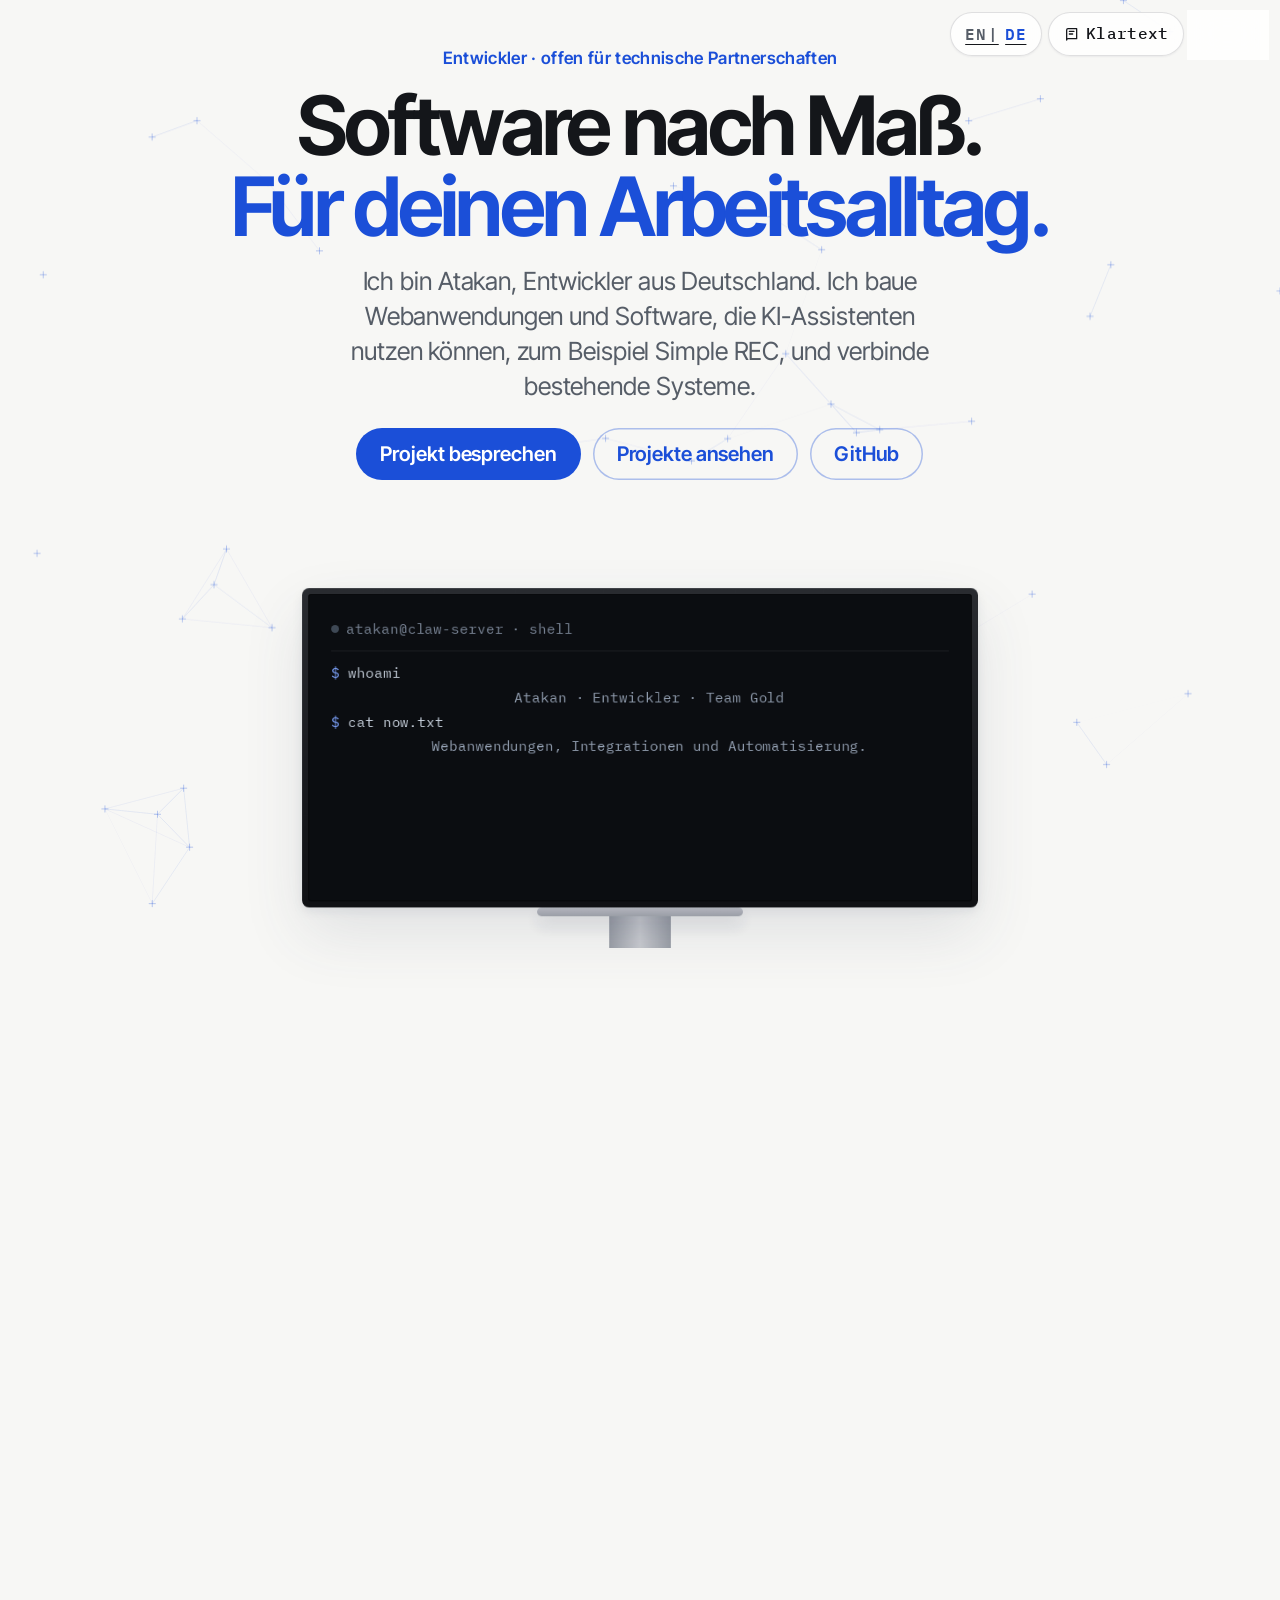
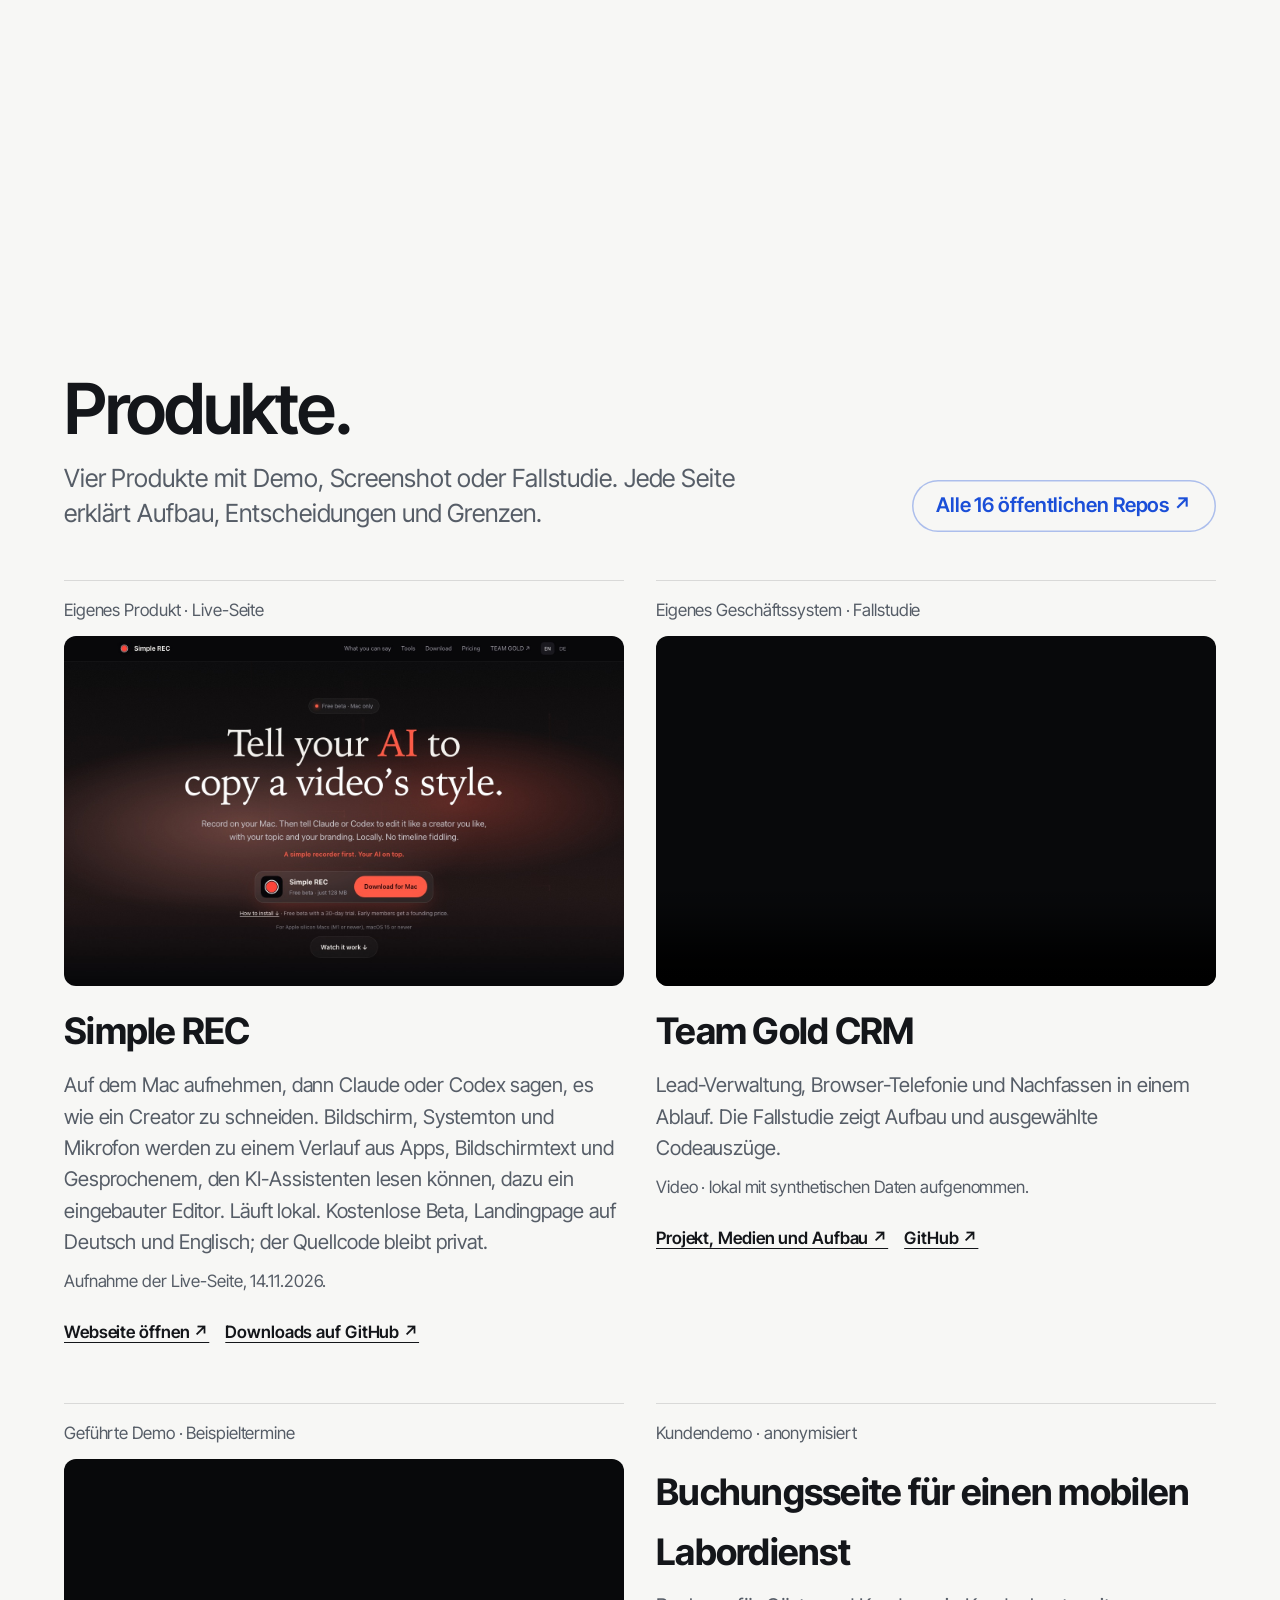
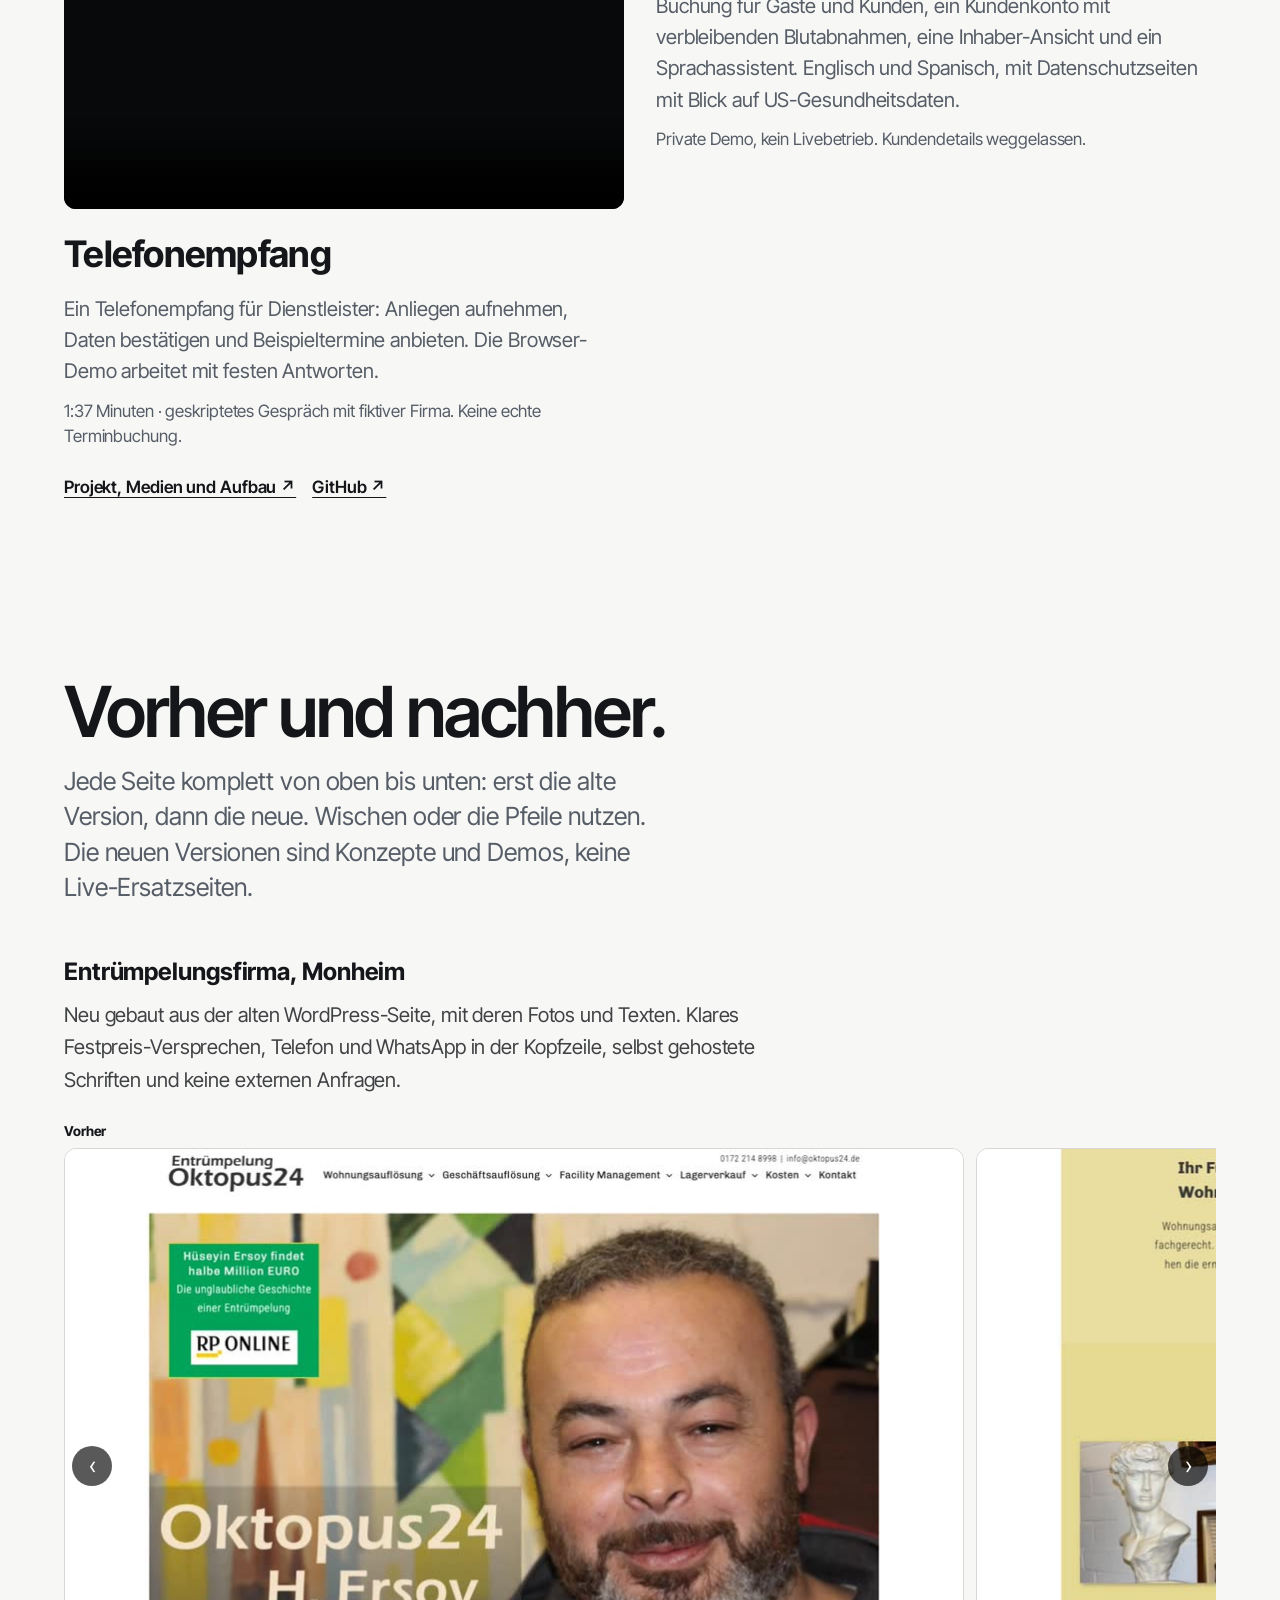
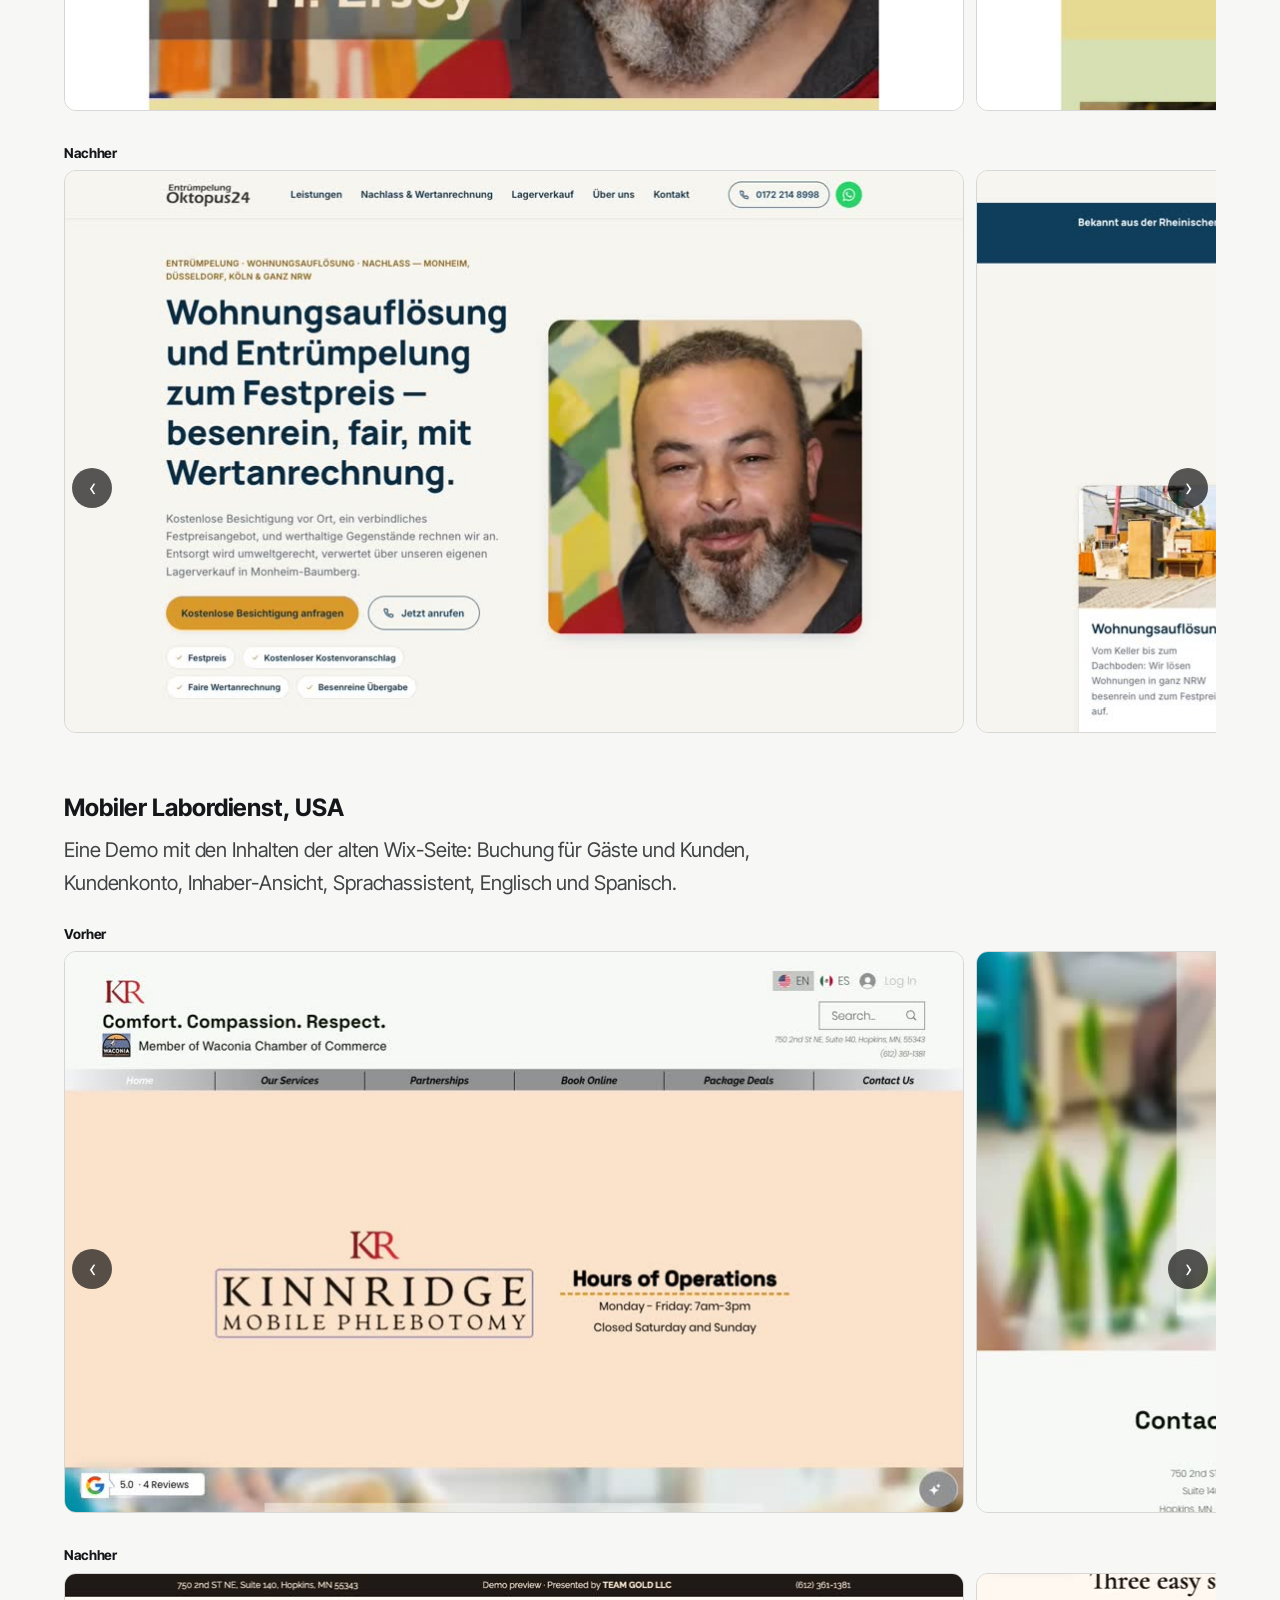
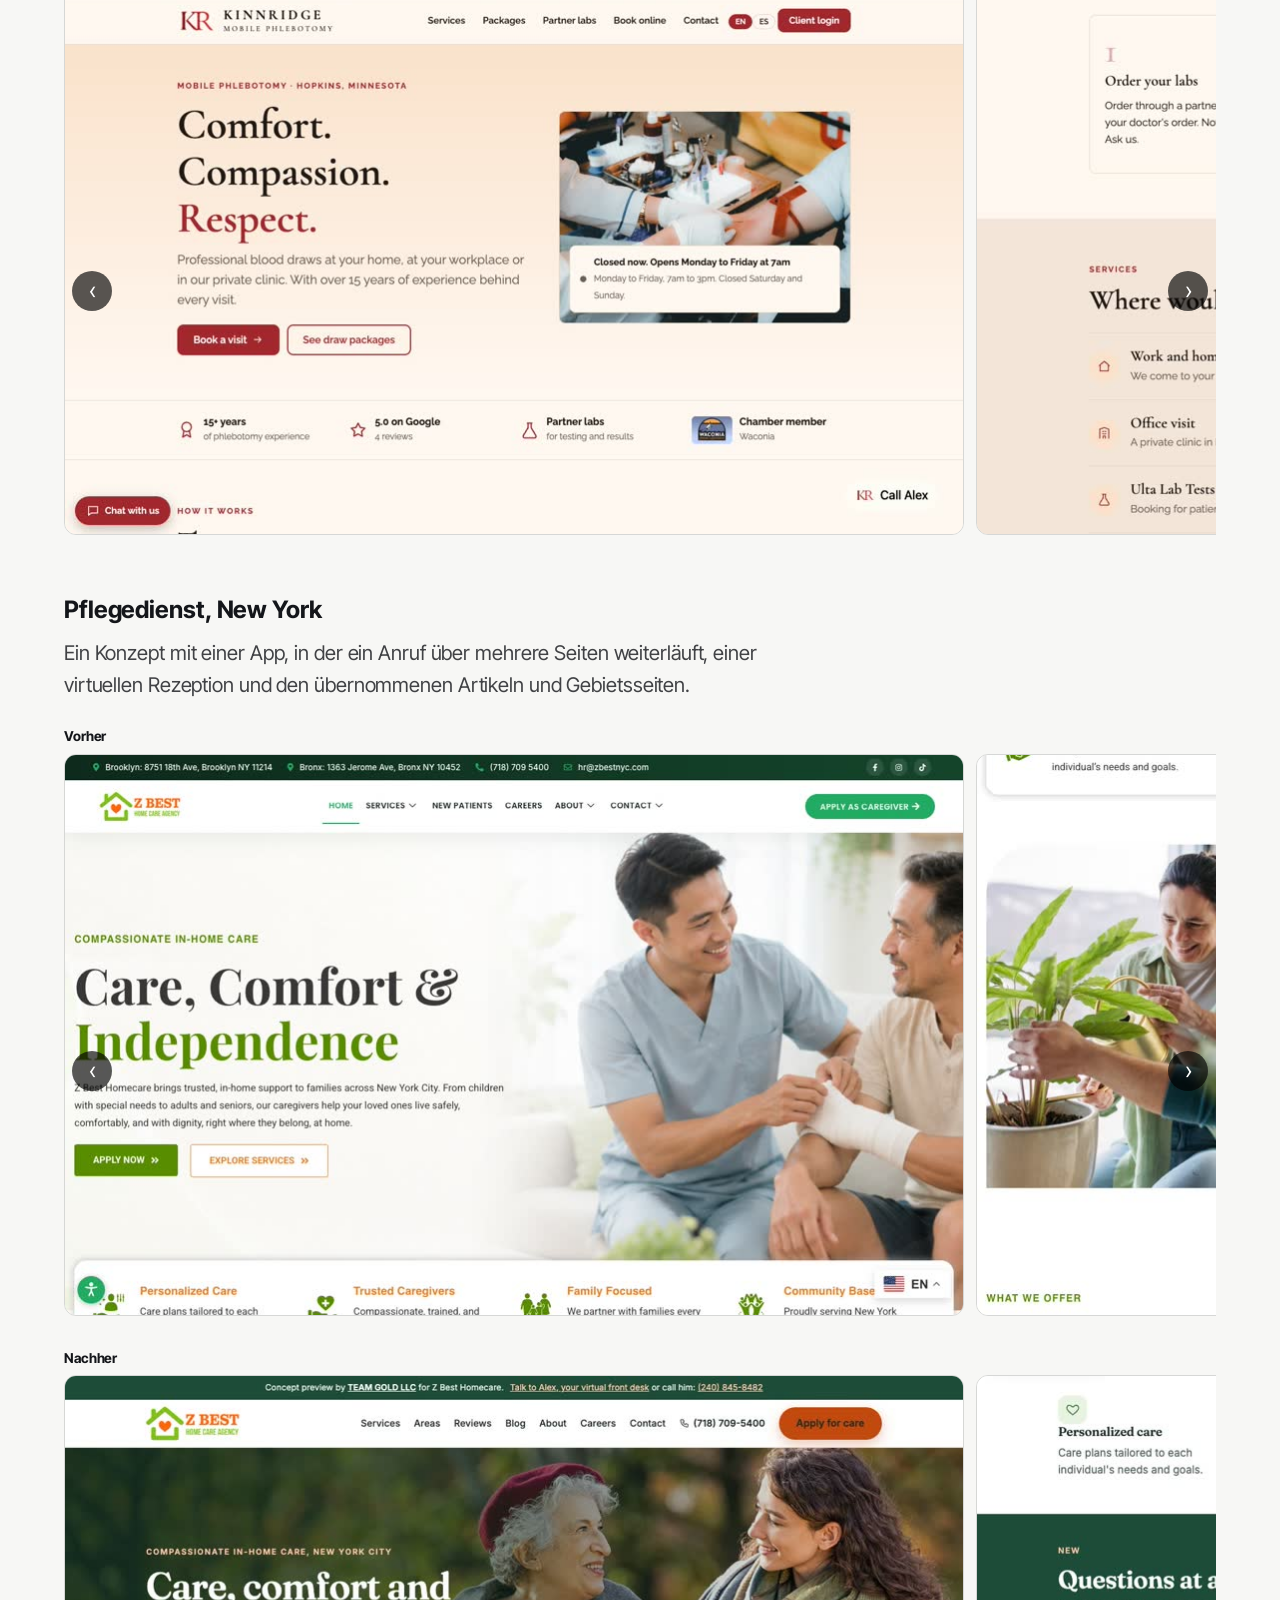
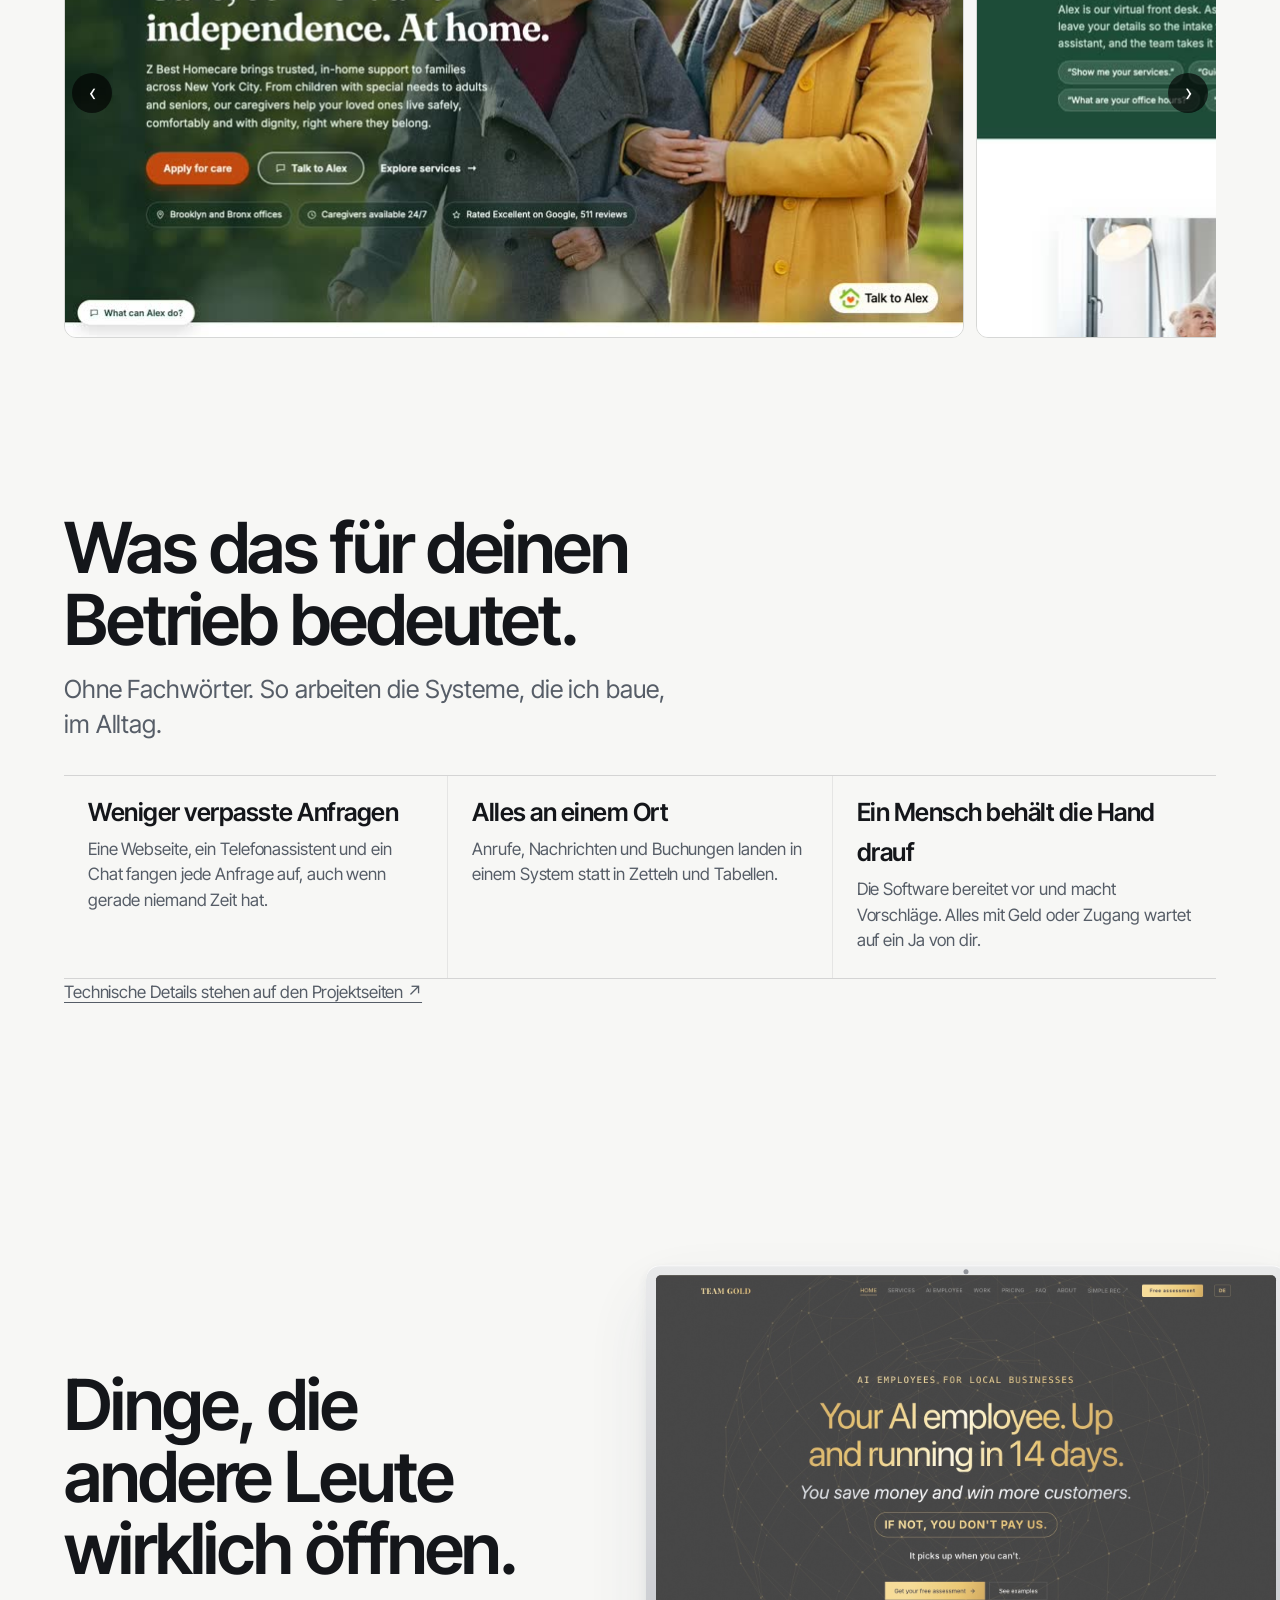
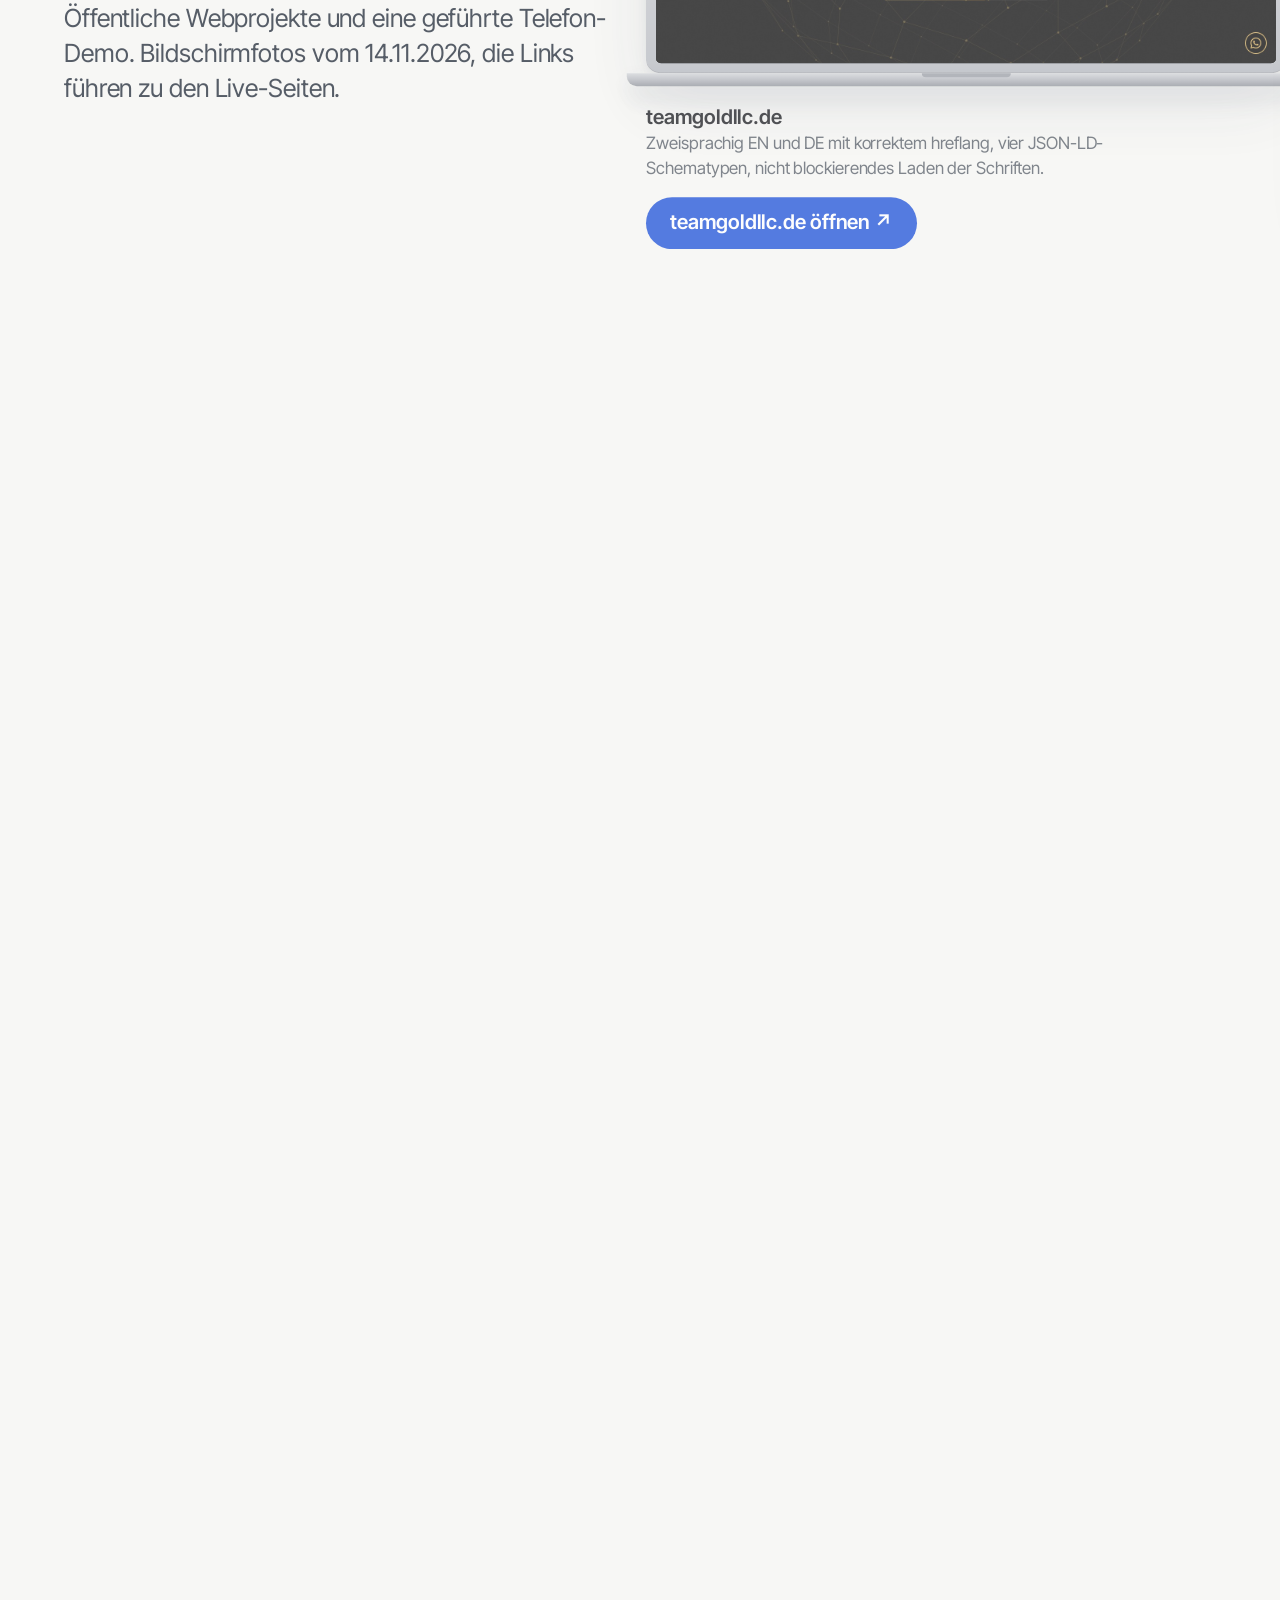
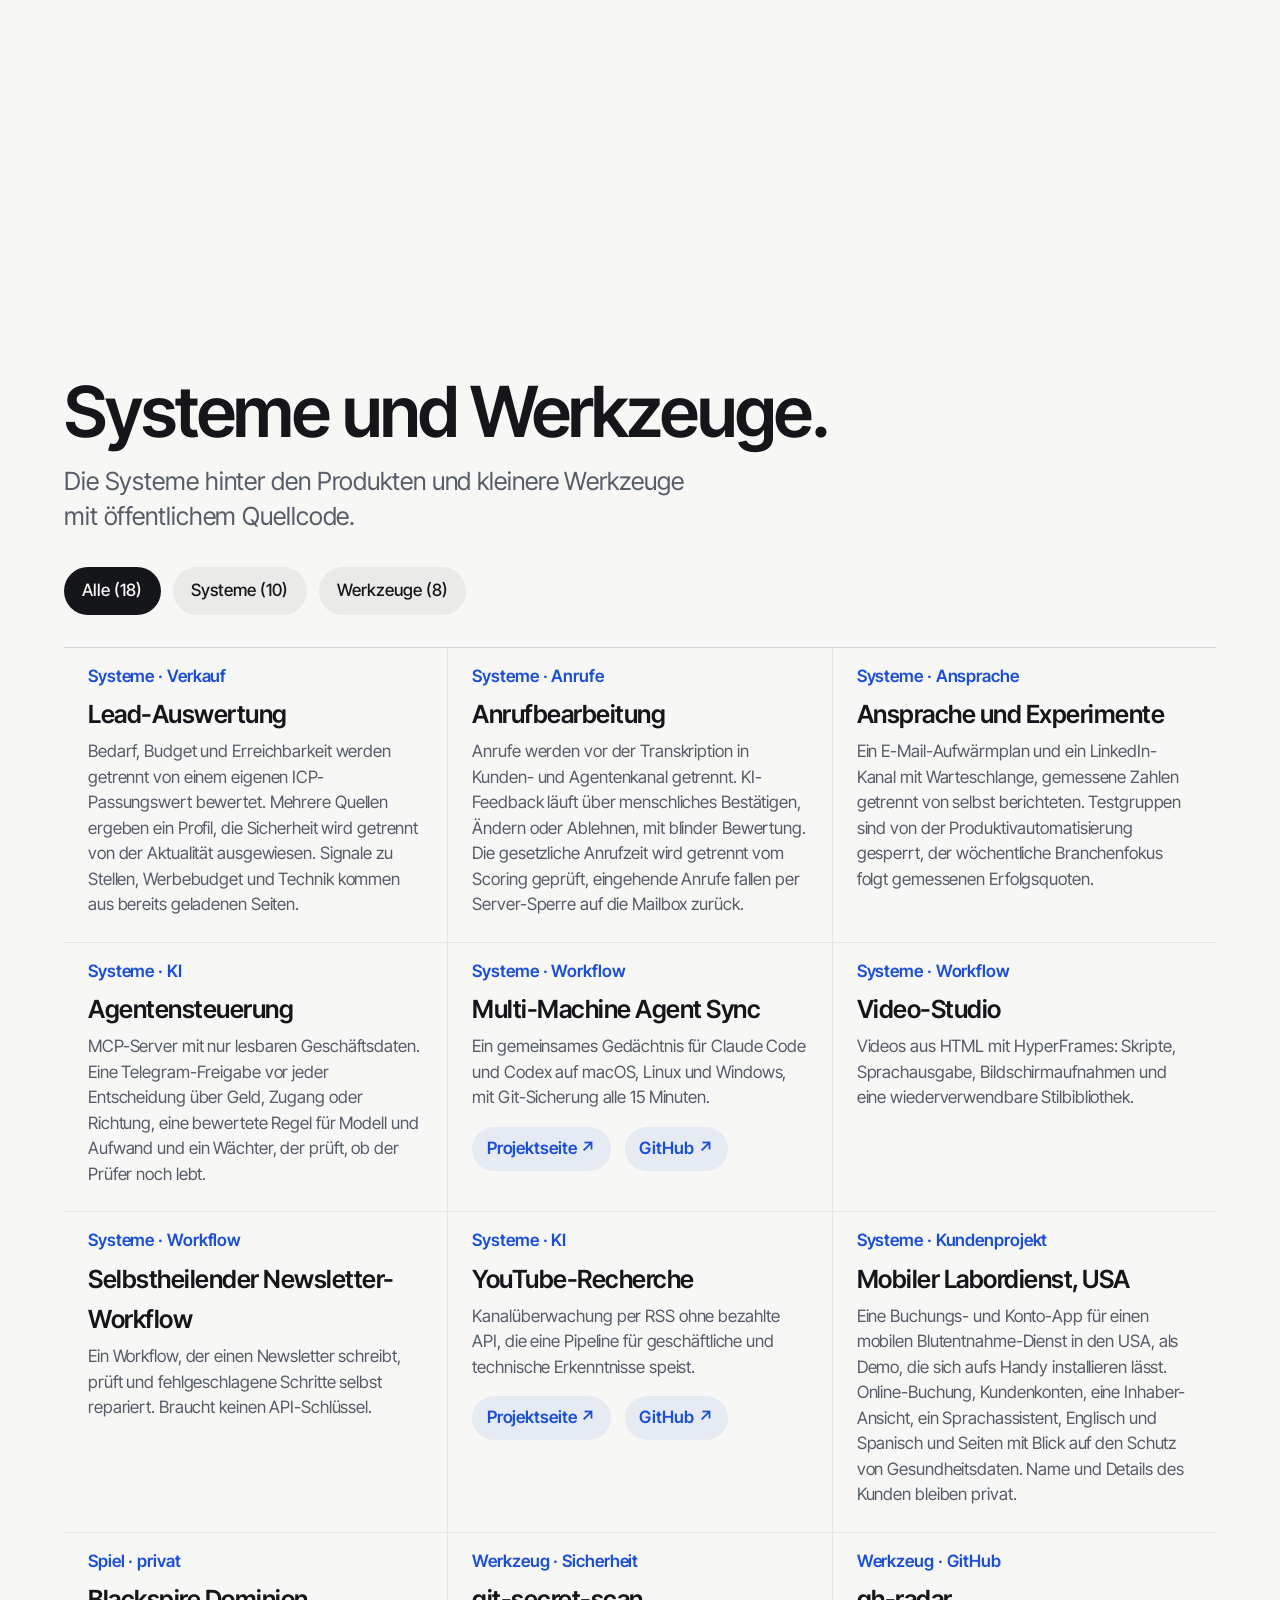
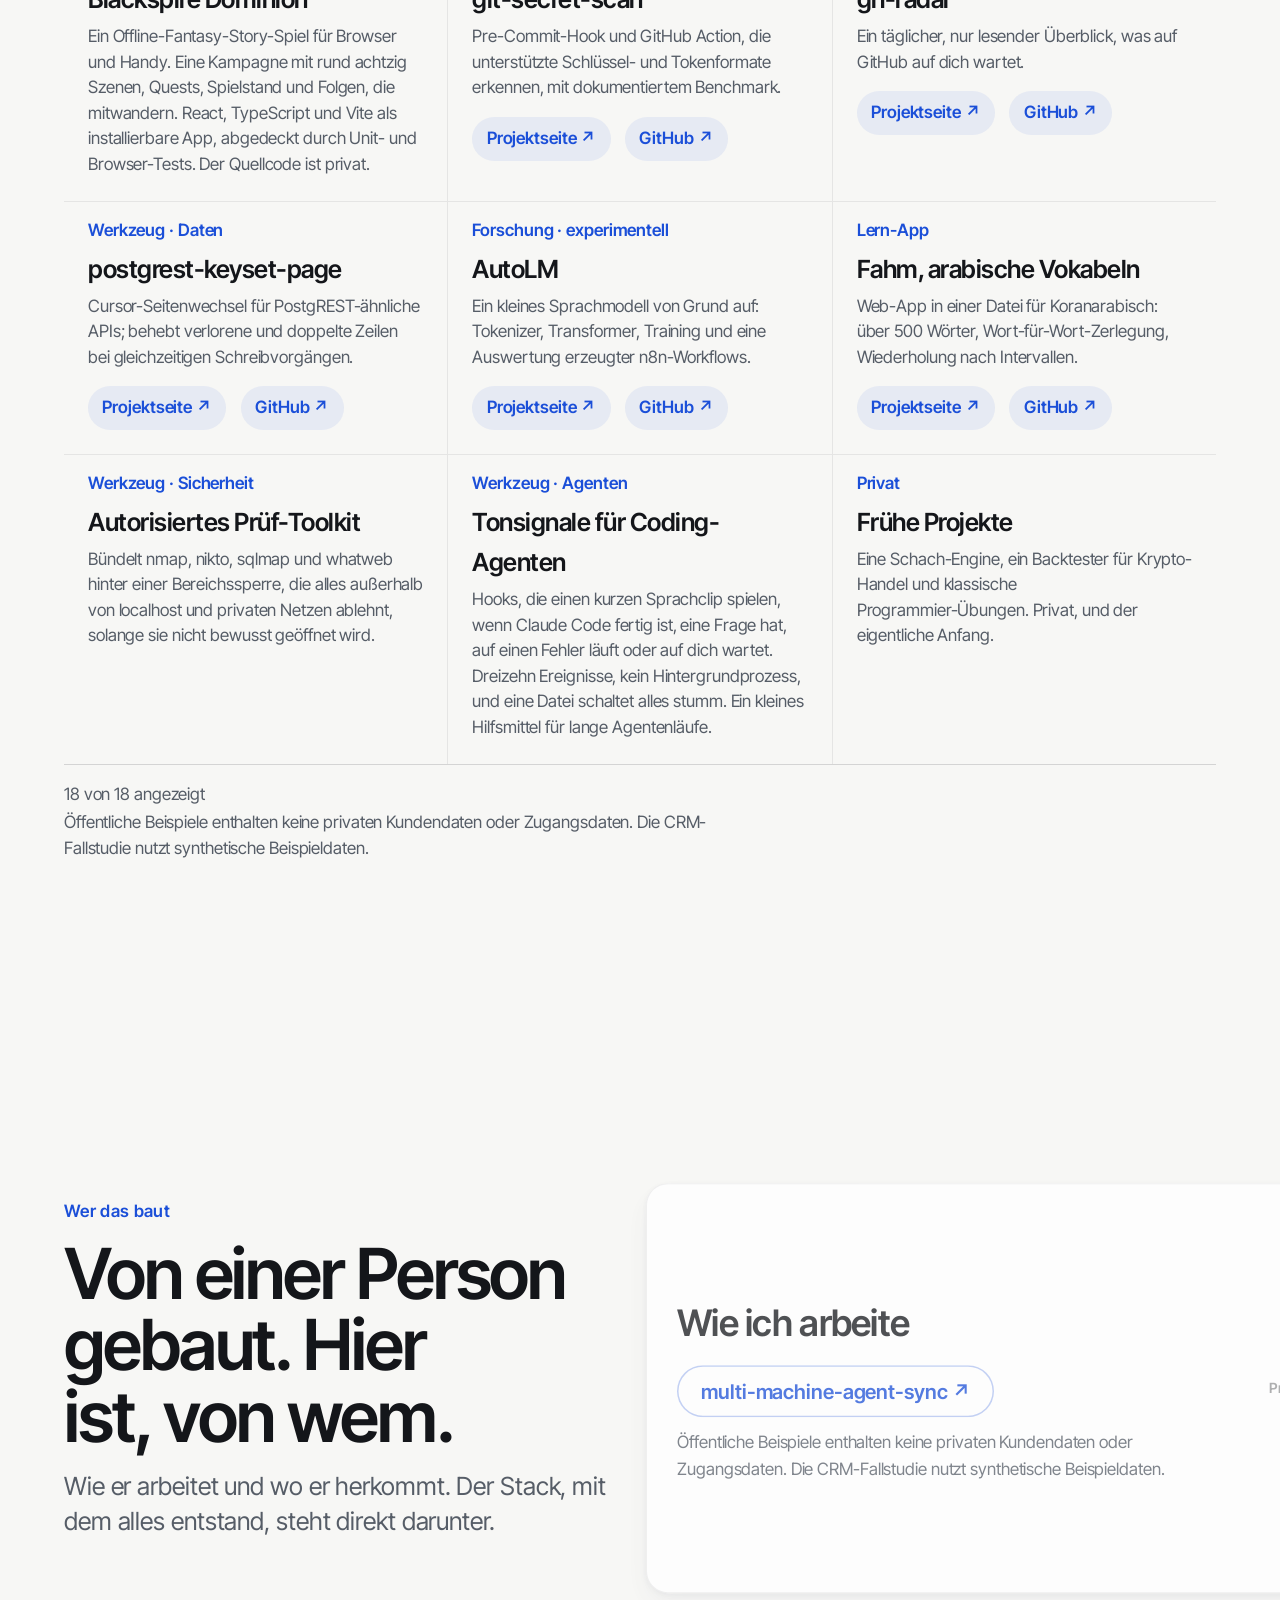
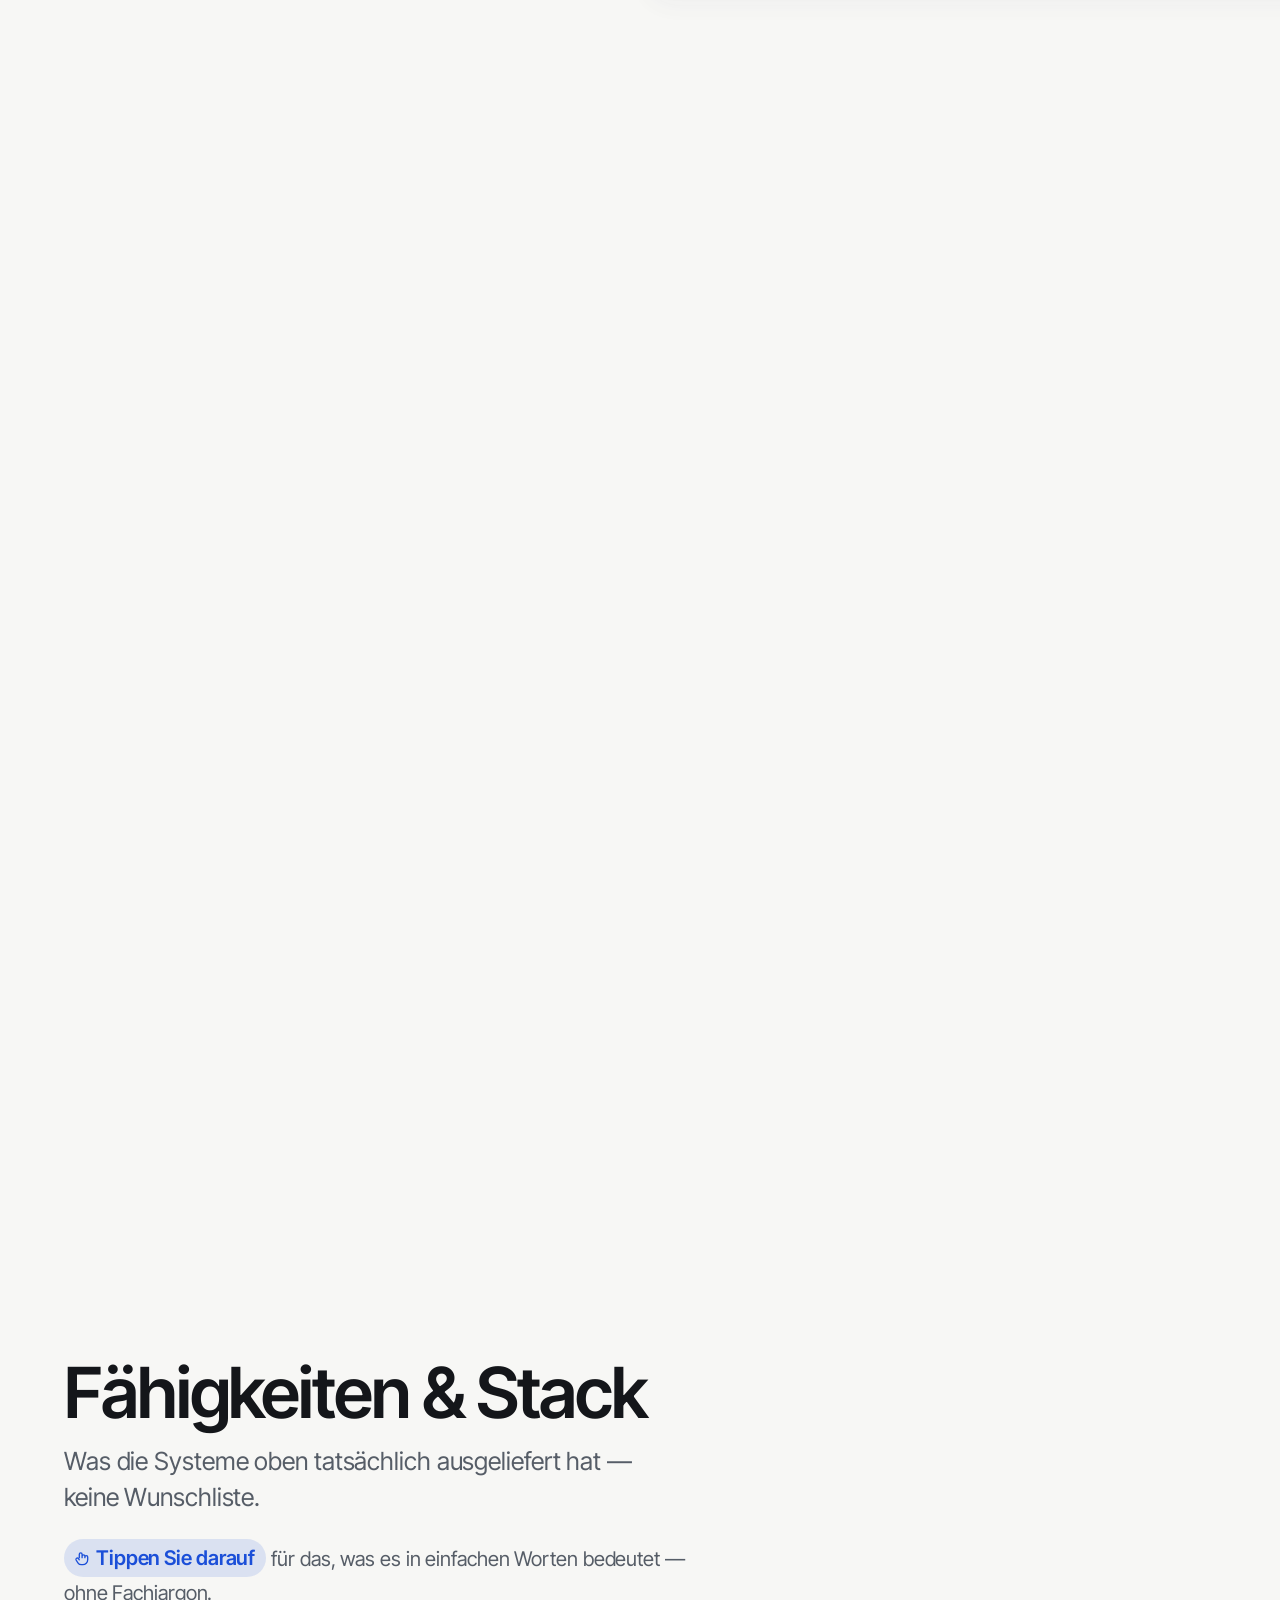
==== de/index.html @ 7cd4738c "Add sound-cue tool card Co-Authored-By: Claude Sonnet 5.5 <noreply@anthropic.com>" ====
<!doctype html>
<!-- Static portfolio: bilingual project stories; shared styles and scroll behavior live in scrollcraft.css/js. -->
<html lang="de"><head>
<meta charset="utf-8">
<meta name="viewport" content="width=device-width, initial-scale=1, viewport-fit=cover">
<title>Atakan | Individuelle Software & Integrationen</title>
<meta name="description" content="Individuelle Webanwendungen, Integrationen und Automatisierung von Atakan. Dokumentierte Projekte ansehen und eine technische Zusammenarbeit besprechen.">
<link rel="canonical" href="https://atakan-24.github.io/de/">
<meta property="og:type" content="website">
<meta property="og:url" content="https://atakan-24.github.io/de/">
<meta property="og:title" content="Atakan | Individuelle Software & Integrationen">
<meta property="og:description" content="Individuelle Webanwendungen, Integrationen und Automatisierung von Atakan. Dokumentierte Projekte ansehen und eine technische Zusammenarbeit besprechen.">
<meta property="og:image" content="https://atakan-24.github.io/og.jpg?v=20261102">
<meta name="twitter:card" content="summary_large_image">
<meta name="twitter:image" content="https://atakan-24.github.io/og.jpg?v=20261102">
<link rel="icon" href="data:image/svg+xml,&lt;svg xmlns='http://www.w3.org/2000/svg' viewBox='0 0 32 32'&gt;&lt;rect width='32' height='32' rx='8' fill='%23F4F4F2'/&gt;&lt;rect x='7' y='9' width='18' height='2.6' rx='1.3' fill='%231B4FD8'/&gt;&lt;rect x='7' y='15' width='18' height='2.6' rx='1.3' fill='%231B4FD8' opacity='.55'/&gt;&lt;rect x='7' y='21' width='11' height='2.6' rx='1.3' fill='%231B4FD8' opacity='.3'/&gt;&lt;/svg&gt;">
<link rel="preconnect" href="https://fonts.googleapis.com">
<link rel="preconnect" href="https://fonts.gstatic.com" crossorigin="">
<link rel="stylesheet" href="https://fonts.googleapis.com/css2?family=Inter+Tight:ital,wght@0,300..800;1,400&amp;family=IBM+Plex+Mono:wght@400;500&amp;display=swap">
<link rel="stylesheet" href="/scrollcraft.css">
<link rel="stylesheet" href="/project-media.css">
<style>
/* ===========================================================================
   1 · TOKENS. The whole rebrand: six colours, two faces, one mono for code.
   Light ground, not white on black. Off-white with a cool bias so the CRM
   screenshots (which are near-black) sit on it as objects rather than holes,
   and cobalt as the single accent (taste.md's "cobalt against a single
   neutral" rotation, chosen over the cream-and-brass reach it warns about).
   =========================================================================== */
:root {
  --sc-canvas:      #F4F4F2;
  --sc-surface:     #FFFFFF;
  --sc-ink:         #14161A;   /* off-black, never #000 */
  --sc-ink-soft:    #565D67;   /* cool-tinted, not flat grey. 6.2:1 on canvas */
  --sc-accent:      #1B4FD8;   /* 6.6:1 on the canvas, 4.6:1 on white */
  --sc-accent-ink:  #FFFFFF;

  --sc-font-display: "Inter Tight", -apple-system, "Segoe UI", system-ui, sans-serif;
  --sc-font-text:    "Inter Tight", -apple-system, "Segoe UI", system-ui, sans-serif;
  --sc-font-mono:    "IBM Plex Mono", ui-monospace, "Cascadia Mono", monospace;

  /* THE FIRST THING THE OWNER SAID: "schrift zu klein bei manchen elementen".
     The engine's small steps are 12px and 14px, and every label, eyebrow,
     caption and chip on v3 inherited them. Raised at the token, so engine
     classes (.sc-label, .sc-body) come up too and nothing can slip under
     16px by inheriting a default. */
  --sc-t-xs:   1rem;                                        /* was 12-13px  */
  --sc-t-sm:   1.0625rem;                                   /* was 14-15px  */
  --sc-t-base: clamp(1.125rem, 1.04rem + 0.28vw, 1.3125rem);/* 18 - 21px    */
  --sc-t-lg:   clamp(1.3125rem, 1.16rem + 0.5vw, 1.625rem);
  --sc-t-xl:   clamp(1.75rem, 1.4rem + 1.1vw, 2.5rem);
  --sc-t-2xl:  clamp(2rem, 1.45rem + 2.3vw, 3.4rem);
  --sc-t-3xl:  clamp(2.5rem, 1.7rem + 3.4vw, 4.4rem);
  --sc-t-4xl:  clamp(2.75rem, 1.1rem + 6.4vw, 8.6rem);

  --sc-measure: 58ch;
  --sc-maxw:    84rem;

  /* Light grounds need a light shadow model. The engine's default is tuned
     for a near-black page and paints as dirt on off-white. */
  --sc-shadow-color: 220 22% 32%;
  --sc-e1: 0 1px 2px hsl(var(--sc-shadow-color) / 0.07);
  --sc-e2: 0 2px 6px hsl(var(--sc-shadow-color) / 0.08), 0 12px 28px hsl(var(--sc-shadow-color) / 0.06);
  --sc-e3: 0 4px 12px hsl(var(--sc-shadow-color) / 0.10), 0 30px 70px hsl(var(--sc-shadow-color) / 0.12);
  --sc-edge: inset 0 1px 0 rgb(255 255 255 / 0.9);

  --v4-hair: color-mix(in oklab, var(--sc-ink) 13%, transparent);
  --v4-hair-soft: color-mix(in oklab, var(--sc-ink) 8%, transparent);
  --v4-glass: color-mix(in oklab, var(--sc-surface) 82%, transparent);
  --v4-screen: #0B0D11;    /* the inside of every device frame on this page */
  --v4-ok: #16794A;
  --v4-bad: #B3261E;
}
/* Dark switch (2026-09-05 comment: "dark mode with the colours of the old
   page"). Every value below is the live site's own token from
   portfolio-github/index.html: --bg, --bg-card, --text, --text-dim, --accent.
   --sc-canvas carries !important because the engine writes the per-section
   drift colour inline on <html>; an author !important on a custom property
   outranks an inline value, so the light drifts cannot bleed through. */
:root[data-theme="dark"] {
  --sc-canvas:      #0b0d12 !important;
  --sc-surface:     #12151d;
  --sc-ink:         #e7e9ee;
  --sc-ink-soft:    #9aa1b0;
  --sc-accent:      #7dd3c0;
  --sc-accent-ink:  #0b0d12;
  --sc-shadow-color: 225 30% 3%;
  --sc-e1: 0 1px 2px hsl(var(--sc-shadow-color) / 0.5);
  --sc-e2: 0 2px 6px hsl(var(--sc-shadow-color) / 0.55), 0 12px 28px hsl(var(--sc-shadow-color) / 0.45);
  --sc-e3: 0 4px 12px hsl(var(--sc-shadow-color) / 0.6), 0 30px 70px hsl(var(--sc-shadow-color) / 0.6);
  --sc-edge: inset 0 1px 0 rgb(255 255 255 / 0.06);
  --v4-hair: #232734;
  --v4-hair-soft: #1a1f2b;
  --v4-glass: color-mix(in oklab, #12151d 84%, transparent);
  --v4-ok: #7dd3c0;
  --v4-bad: #d97a6e;
  color-scheme: dark;
}
:root[data-theme="dark"] .dv__lid { background: linear-gradient(180deg, #2a2e3a, #1a1f2b 62%, #12151d); }
:root[data-theme="dark"] .dv__base { background: linear-gradient(180deg, #232734, #171b25 55%, #0f1218); }
:root[data-theme="dark"] .dv__base::after { background: #232734; }
:root[data-theme="dark"] .dv--monitor .dv__base,
:root[data-theme="dark"] .dv--monitor .dv__base::after { background: #232734; }
:root[data-theme="dark"] .v4-layer__row { background: #171b25; }
:root[data-theme="dark"] .v4-cta--ghost:hover { background: color-mix(in oklab, var(--sc-accent) 14%, transparent); }
/* the link back to version one, under the ask desk */
.v4-first { color: var(--sc-accent); font-weight: 500; text-decoration: none; border-bottom: 1px solid color-mix(in oklab, var(--sc-accent) 40%, transparent); }
.v4-first:hover { border-bottom-color: var(--sc-accent); }
/* the sliders while they demo themselves */
.v4-demo.is-sweeping input[type="range"] { accent-color: var(--sc-accent); }
.v4-demo.is-sweeping .v4-srow output { color: var(--sc-accent); transition: color .2s; }
/* ---- motion that carries meaning (2026-09-05 comment: "more animations
   where it makes sense"). All of it is off under prefers-reduced-motion. --- */
/* a · packets travelling the routing diagram */
.v4-aios__dot { fill: var(--sc-accent); opacity: 0; }
.v4-aios__meter { transform-origin: 0 50%; transform: scaleX(0); transition: transform 1.2s var(--sc-ease-out) .6s; }
[data-sc-in].sc-in .v4-aios__meter { transform: scaleX(1); }
@media (prefers-reduced-motion: no-preference) {
  [data-sc-in].sc-in .v4-aios__dot { animation: v4-travel 3.6s cubic-bezier(.4,0,.2,1) 1.2s infinite; }
  [data-sc-in].sc-in .v4-aios__dot--2 { animation-delay: 3s; }
  @keyframes v4-travel { 0% { offset-distance: 0%; opacity: 0; } 8% { opacity: 1; } 92% { opacity: 1; } 100% { offset-distance: 100%; opacity: 0; } }
}
/* b · histogram bars grow when the demo arrives */
.v4-hrow .bar { transform-origin: 50% 100%; transform: scaleY(0); transition: transform .7s var(--sc-ease-out); }
[data-sc-in].sc-in .v4-hrow .bar { transform: scaleY(1); }
.v4-hrow .bar:nth-child(2n) { transition-delay: 60ms; } .v4-hrow .bar:nth-child(3n) { transition-delay: 120ms; } .v4-hrow .bar:nth-child(5n) { transition-delay: 200ms; }
@media (prefers-reduced-motion: reduce) { .v4-hrow .bar { transform: none; transition: none; } }
/* c · the 19 cards settle in one after another */
#cardgrid .cat-idx-card { opacity: 0; transform: translate3d(0, 14px, 0); transition: opacity .6s var(--sc-ease-out), transform .6s var(--sc-ease-out); }
#cardgrid.sc-in .cat-idx-card { opacity: 1; transform: none; }
#cardgrid.sc-in .cat-idx-card:nth-child(2) { transition-delay: 50ms; } #cardgrid.sc-in .cat-idx-card:nth-child(3) { transition-delay: 100ms; }
#cardgrid.sc-in .cat-idx-card:nth-child(4) { transition-delay: 150ms; } #cardgrid.sc-in .cat-idx-card:nth-child(5) { transition-delay: 200ms; }
#cardgrid.sc-in .cat-idx-card:nth-child(6) { transition-delay: 250ms; } #cardgrid.sc-in .cat-idx-card:nth-child(n+7) { transition-delay: 300ms; }
@media (prefers-reduced-motion: reduce) { #cardgrid .cat-idx-card { opacity: 1; transform: none; transition: none; } }
/* d · device frames answer the pointer */
@media (hover: hover) and (prefers-reduced-motion: no-preference) {
  .v4-rail__dev .dv { transition: transform .6s var(--sc-ease-out); }
  .v4-rail__dev:hover .dv { transform: perspective(1200px) rotateY(-4deg) translateY(-4px); }
}
/* the switch itself */
.v4-theme { position: fixed; z-index: 60; top: max(0.75rem, env(safe-area-inset-top)); right: 0.9rem;
  min-height: 44px; padding: 0 1rem; border-radius: var(--sc-r-pill);
  font-family: var(--sc-font-mono); font-size: var(--sc-t-xs); font-weight: 500; letter-spacing: 0.02em;
  color: var(--sc-ink); background: var(--v4-glass); backdrop-filter: blur(14px); -webkit-backdrop-filter: blur(14px);
  border: 1px solid var(--v4-hair); box-shadow: var(--sc-e1); cursor: pointer; }
.v4-theme:hover { border-color: var(--sc-accent); }
.v4-theme:focus-visible { outline: 2px solid var(--sc-accent); outline-offset: 2px; }
/* Both corner controls live in one fixed rail so a third one cannot collide
   with the second (2026-09-05). */
.v4-controls { position: fixed; z-index: 61; top: max(0.75rem, env(safe-area-inset-top)); right: 0.9rem;
  display: flex; gap: 0.4rem; align-items: center; }
.v4-theme { position: static; }
@media (max-width: 700px) {
  .v4-controls { top: auto; bottom: max(0.75rem, env(safe-area-inset-bottom)); left: 0.9rem; right: 0.9rem; justify-content: flex-end; }
}
/* ---- "Plain English": the page explains itself for non-developers -------
   Off by default, so a technical reader sees exactly the page as built. On,
   it underlines jargon (tap for a plain sentence) and puts one plain line at
   the top of each act. Both are added at runtime and removed again, so the
   markup and the page length stay untouched while it is off. */
.v4-plainbtn { display: inline-flex; align-items: center; gap: 0.4rem; min-height: 44px; padding: 0 0.9rem;
  border-radius: var(--sc-r-pill); font-family: var(--sc-font-mono); font-size: var(--sc-t-xs); font-weight: 500;
  letter-spacing: 0.02em; color: var(--sc-ink); background: var(--v4-glass);
  backdrop-filter: blur(14px); -webkit-backdrop-filter: blur(14px);
  border: 1px solid var(--v4-hair); box-shadow: var(--sc-e1); cursor: pointer; }
.v4-plainbtn svg { width: 1rem; height: 1rem; }
.v4-langbtn { font-family: var(--sc-font-mono); font-size: var(--sc-t-xs); font-weight: 600; letter-spacing: 0.04em; }
.v4-langbtn .on { color: var(--sc-accent); }
.v4-langbtn .off { color: var(--sc-ink-soft); }
.v4-langnote { position: fixed; z-index: 62; left: 50%; translate: -50% 0;
  top: max(0.75rem, env(safe-area-inset-top)); display: none; align-items: center; gap: 0.7rem;
  padding: 0.5rem 0.6rem 0.5rem 1rem; border-radius: var(--sc-r-pill);
  background: var(--v4-glass); backdrop-filter: blur(18px); -webkit-backdrop-filter: blur(18px);
  border: 1px solid var(--v4-hair); box-shadow: var(--sc-e2);
  font-size: var(--sc-t-sm); color: var(--sc-ink); max-width: calc(100vw - 1.8rem); }
.v4-langnote.is-on { display: flex; }
.v4-langnote a { min-height: 36px; display: inline-flex; align-items: center; padding: 0 0.8rem;
  border-radius: var(--sc-r-pill); background: var(--sc-accent); color: var(--sc-accent-ink);
  text-decoration: none; font-weight: 600; white-space: nowrap; }
@media (max-width: 700px) { .v4-langnote { top: auto; bottom: calc(max(0.75rem, env(safe-area-inset-bottom)) + 56px); } }
.v4-plainbtn:hover { border-color: var(--sc-accent); }
.v4-plainbtn:focus-visible { outline: 2px solid var(--sc-accent); outline-offset: 2px; }
.v4-plainbtn[aria-pressed="true"] { background: var(--sc-accent); color: var(--sc-accent-ink); border-color: var(--sc-accent); }
@media (max-width: 430px) { .v4-plainbtn__label { display: none; } .v4-plainbtn { padding: 0 0.75rem; } }

.v4-jargon { display: inline; font: inherit; color: inherit; background: none; border: 0;   /* a button is inline-block by default, which makes a two-word term an unbreakable box and pushes a line */ padding: 0.42em 0.16em; margin: -0.42em -0.16em;   /* padding + negative margin: a finger-sized target without moving a single line of text */
  cursor: help; text-decoration: underline dotted var(--sc-accent); text-underline-offset: 0.22em;
  text-decoration-thickness: 2px; border-radius: 4px; }
.v4-jargon:hover, .v4-jargon[aria-pressed="true"] { background: color-mix(in oklab, var(--sc-accent) 14%, transparent); color: var(--sc-accent); }
.v4-jargon:focus-visible { outline: 2px solid var(--sc-accent); outline-offset: 1px; }

.v4-plain__intro { margin: 0 0 var(--sc-4); padding: 0.7rem 1rem; border-radius: 12px;
  font-size: var(--sc-t-base); line-height: 1.5; color: var(--sc-ink);
  background: color-mix(in oklab, var(--sc-accent) 8%, transparent);
  border-left: 3px solid var(--sc-accent); max-width: 60ch; }
.v4-plain__intro b { font-weight: 600; color: var(--sc-accent); }
/* A pinned act has a fixed stage height; the full-size line pushed #crm 10px
   past it (measured), so inside a pin it runs compact. */
[data-sc-act="pin"] .v4-plain__intro { padding: 0.45rem 0.8rem; margin-bottom: var(--sc-2); font-size: var(--sc-t-sm); }

.v4-plainbar { position: fixed; z-index: 61; left: 0.9rem; bottom: max(1rem, env(safe-area-inset-bottom));
  width: min(26rem, calc(100vw - 1.8rem)); padding: 0.9rem 1rem 0.9rem 1.1rem; border-radius: 16px;
  display: none; grid-template-columns: 1fr auto; gap: 0.6rem; align-items: start;
  background: var(--v4-glass); backdrop-filter: blur(18px); -webkit-backdrop-filter: blur(18px);
  border: 1px solid var(--v4-hair); box-shadow: var(--sc-e3);
  font-size: var(--sc-t-base); line-height: 1.5; color: var(--sc-ink); }
.v4-plainbar.is-on { display: grid; }
.v4-plainbar b { font-weight: 600; color: var(--sc-accent); }
.v4-plainbar__x { min-width: 32px; min-height: 32px; border-radius: 50%; border: 0; cursor: pointer;
  background: color-mix(in oklab, var(--sc-ink) 8%, transparent); color: var(--sc-ink);
  font-family: var(--sc-font-mono); font-size: var(--sc-t-sm); line-height: 1; }
.v4-plainbar__x:hover { background: var(--sc-accent); color: var(--sc-accent-ink); }
@media (max-width: 700px) {
  .v4-plainbar { left: 0.9rem; right: 0.9rem; width: auto; bottom: calc(max(0.75rem, env(safe-area-inset-bottom)) + 56px); }
}

/* ===========================================================================
   2 · GROUND RULES
   =========================================================================== */
body { background: var(--sc-canvas); color: var(--sc-ink); }
::selection { background: color-mix(in oklab, var(--sc-accent) 22%, transparent); }

h1, h2, h3, h4 { font-family: var(--sc-font-display); margin: 0; }
p { margin: 0; }
a { color: inherit; }
img { display: block; max-width: 100%; }

.v4-claim  { font-size: var(--sc-t-3xl); font-weight: 600; line-height: 1.02;
             letter-spacing: -0.03em; text-wrap: balance; max-width: 17ch; }
.v4-claim--wide { max-width: 24ch; }
/* A German compound can be wider than a phone at display size (measured:
   "Sicherheitswerkzeug" overflowed a 360px viewport by 18px). */
.v4-claim, .v4-hero__h1, .v4-about__h, .v4-demo h4, .v4-layer h4, .cat-idx-card h4 {
  hyphens: auto; -webkit-hyphens: auto; overflow-wrap: break-word; }
.v4-sub    { font-size: var(--sc-t-lg); line-height: 1.42; color: var(--sc-ink-soft);
             max-width: 46ch; margin-top: var(--sc-4); text-wrap: pretty; }
.v4-note   { font-size: var(--sc-t-sm); line-height: 1.55; color: var(--sc-ink-soft);
             max-width: 68ch; }
.v4-eyebrow{ font-size: var(--sc-t-sm); font-weight: 600; letter-spacing: 0.02em;
             color: var(--sc-accent); margin-bottom: var(--sc-3); }
.v4-body   { font-size: var(--sc-t-base); line-height: 1.6; color: var(--sc-ink-soft);
             max-width: var(--sc-measure); text-wrap: pretty; }

/* One label, used everywhere on the page. */
.v4-cta {
  display: inline-flex; align-items: center; gap: 0.5em;
  min-height: 52px; padding: 0 1.5rem;
  border-radius: var(--sc-r-pill);
  background: var(--sc-accent); color: var(--sc-accent-ink);
  font-size: var(--sc-t-base); font-weight: 600; text-decoration: none;
  transition: transform 140ms var(--sc-ease-out), background 140ms var(--sc-ease-out);
}
.v4-cta:hover { background: color-mix(in oklab, var(--sc-accent) 86%, #000); }
.v4-cta:active { transform: translateY(1px); }
.v4-cta--ghost { background: transparent; color: var(--sc-accent);
                 box-shadow: inset 0 0 0 1.5px color-mix(in oklab, var(--sc-accent) 34%, transparent); }
.v4-cta--ghost:hover { background: color-mix(in oklab, var(--sc-accent) 8%, transparent); }
.v4-hidden { position: absolute; width: 1px; height: 1px; overflow: hidden;
              clip-path: inset(50%); white-space: nowrap; }
:where(a, button, input, textarea, summary):focus-visible {
  outline: 2.5px solid var(--sc-accent); outline-offset: 3px; border-radius: 4px;
}

/* Facts. Three at most, on one line, tabular. Never a card. */
.v4-facts { display: flex; flex-wrap: wrap; gap: var(--sc-5) var(--sc-8); margin-top: var(--sc-5);
            padding-top: var(--sc-4); border-top: 1px solid var(--v4-hair); list-style: none; }
#crm .v4-facts { gap: var(--sc-4) var(--sc-6); margin-top: var(--sc-4); }
#crm .v4-facts .n { font-size: clamp(1.6rem, 1.9vw, 2.2rem); }
.v4-facts li { display: grid; gap: 2px; }
.v4-facts .n { font-family: var(--sc-font-display); font-size: clamp(1.9rem, 2.4vw, 2.9rem);
               font-weight: 600; letter-spacing: -0.03em; font-variant-numeric: tabular-nums;
               line-height: 1; }
.v4-facts .l { font-size: var(--sc-t-sm); color: var(--sc-ink-soft); max-width: 22ch; line-height: 1.4; }

/* ===========================================================================
   3 · CHROME. Not a top bar. A single pill on the bottom edge that is absent
   on the hero, names the stage you are standing in, and carries the one CTA
   label. v3 wore a fixed index of object anchors, which is what made it read
   as a catalog; a filmic one-shot cannot offer a jump menu at all.
   =========================================================================== */
.v4-dock {
  position: fixed; z-index: var(--sc-z-chrome);
  left: 50%; bottom: max(1rem, env(safe-area-inset-bottom));
  translate: -50% 0;
  display: flex; align-items: center; gap: var(--sc-5);
  padding: 0.5rem 0.5rem 0.5rem 1.5rem;
  border-radius: var(--sc-r-pill);
  background: var(--v4-glass);
  -webkit-backdrop-filter: blur(18px) saturate(1.6); backdrop-filter: blur(18px) saturate(1.6);
  box-shadow: var(--sc-e2), inset 0 0 0 1px var(--v4-hair-soft);
  opacity: 0; transform: translateY(18px);
  transition: opacity 320ms var(--sc-ease-out), transform 320ms var(--sc-ease-out);
  pointer-events: none;
}
.v4-dock.is-on { opacity: 1; transform: none; pointer-events: auto; }
.v4-dock__where { font-size: var(--sc-t-sm); font-weight: 600; white-space: nowrap; }
.v4-dock__where b { font-weight: 600; }
.v4-dock__where i { font-style: normal; color: var(--sc-ink-soft); font-variant-numeric: tabular-nums; }
.v4-dock .v4-cta { min-height: 44px; padding: 0 1.15rem; font-size: var(--sc-t-sm); }
/* On a phone a floating pill has nowhere to sit that is out of the way. At the
   bottom edge it sat on top of the sliders and the chips, which makes a
   control unusable; at the top it covers a heading or part of a diagram, which
   only costs the reader 40px of scrolling. So: top edge, and it steps out of
   the way while the reader is scrolling down and comes back the moment they
   stop or reverse. */
@media (max-width: 700px) {
  .v4-dock { top: max(0.6rem, env(safe-area-inset-top)); bottom: auto;
             transform: translateY(-18px); }
  .v4-dock.is-on { transform: translateY(0); }
  .v4-dock.is-on.is-away { transform: translateY(calc(-100% - 1.5rem)); opacity: 0; }
}
@media (max-width: 560px) { .v4-dock__where { display: none; } .v4-dock { padding: 0.5rem; } }

/* ===========================================================================
   4 · DEVICE FRAMES. Drawn in CSS, no image assets: a laptop lid with a base,
   and a phone. The screen inside is always --v4-screen, because every real
   screenshot on this page is of a dark UI, so the frame and the picture are
   one object instead of a picture pasted onto a shape.
   =========================================================================== */
.dv { --dv-radius: 14px; position: relative; width: 100%; }
.dv__lid {
  position: relative; border-radius: var(--dv-radius);
  padding: 10px 10px 10px;
  background: linear-gradient(180deg, #E4E5E7, #C9CBD0 62%, #B6B9C0);
  box-shadow: var(--sc-e3), inset 0 1px 0 rgb(255 255 255 / .95), inset 0 -1px 0 rgb(0 0 0 / .1);
}
.dv__screen {
  position: relative; overflow: hidden;
  border-radius: 5px; background: var(--v4-screen);
  aspect-ratio: 16 / 10;
  box-shadow: inset 0 0 0 1px rgb(0 0 0 / .55);
}
.dv__screen > img { width: 100%; height: 100%; object-fit: cover; object-position: top center; }
.dv__cam { position: absolute; top: 4px; left: 50%; translate: -50% 0;
           width: 5px; height: 5px; border-radius: 50%; background: #6C7078; }
.dv__base {
  height: 13px; margin: 0 auto; width: 106%; max-width: none;
  transform: translateX(-2.83%);
  border-radius: 0 0 10px 10px;
  background: linear-gradient(180deg, #D3D5D9, #AFB2B9 55%, #8F939B);
  box-shadow: 0 12px 22px hsl(var(--sc-shadow-color) / .16);
}
.dv__base::after { content: ""; display: block; width: 13%; height: 4px; margin: 0 auto;
                   border-radius: 0 0 4px 4px; background: #9A9EA6; }

.dv--phone { max-width: 300px; }
.dv--phone .dv__lid { border-radius: 34px; padding: 8px; }
.dv--phone .dv__screen { border-radius: 27px; aspect-ratio: 310 / 671; }
.dv--phone .dv__screen > img { object-position: top center; }
.dv--phone .dv__notch { position: absolute; z-index: 2; top: 8px; left: 50%; translate: -50% 0;
                        width: 34%; height: 20px; border-radius: 0 0 12px 12px; background: #0B0D11; }

/* A desktop monitor: thin dark bezel, no camera, a neck and a foot. Used for
   the hero terminal (2026-09-05 comment: "more like a PC screen, not a
   propped-up MacBook"). */
.dv--monitor .dv__lid { padding: 7px; border-radius: 8px;
  background: linear-gradient(180deg, #2A2C31, #17181C 70%, #101114);
  box-shadow: var(--sc-e3), inset 0 1px 0 rgb(255 255 255 / .12); }
.dv--monitor .dv__screen { border-radius: 3px; aspect-ratio: 16 / 9; }
.dv--monitor .dv__cam { display: none; }
.dv--monitor .dv__base { width: 9%; height: 46px; margin: 0 auto; transform: none; border-radius: 0;
  background: linear-gradient(90deg, #9A9EA6, #C9CBD0 50%, #9A9EA6); box-shadow: none; }
.dv--monitor .dv__base::after { width: 340%; margin-left: -120%; height: 10px; border-radius: 6px;
  background: linear-gradient(180deg, #C9CBD0, #A6A9B0); box-shadow: 0 10px 18px hsl(var(--sc-shadow-color) / .18); }
@media (max-width: 700px) { .dv--monitor .dv__base { height: 26px; } }

/* The screen can also hold live markup instead of a screenshot. */
.dv__screen--live { display: grid; }
@media (max-width: 700px) { .dv__screen--live { aspect-ratio: auto; } }
.dv__screen--live > * { min-width: 0; }

/* ===========================================================================
   5 · ACT 1 · HERO. Pinned. The headline greets, then travels up and back as
   the laptop dollies in under it and the terminal types itself on the screen.
   Two planes plus the survey net, all driven from --sc-p.
   =========================================================================== */
#hero .sc-stage { display: grid; align-content: start; justify-items: center; }
#hero .sc-stage { overflow-clip-margin: 25vh; }
#selected-work { padding-top: calc(clamp(3.5rem, 6.5vw, 6.5rem) + 25vh); }   /* clears the terminal that reaches past the hero edge */
.v4-hero {
  position: relative; width: 100%; max-width: var(--sc-maxw);
  margin-inline: auto; padding-inline: var(--sc-gutter);
  display: grid; justify-items: center; text-align: center;
  padding-block: clamp(1.5rem, 5vh, 4rem) 0;
}
.v4-hero__net { position: absolute; inset: -10% 0 0; z-index: 0; pointer-events: none;
                opacity: calc(0.85 - var(--sc-p, 0) * 0.65); }
.v4-hero__net canvas { width: 100%; height: 100%; display: block; }
.v4-hero__copy { position: relative; z-index: 2; }
.v4-hero__drift { transform: translate3d(0, calc(var(--sc-p, 0) * -5vh), 0); will-change: transform; }
.v4-hero__h1 {
  font-size: clamp(3rem, 6.4vw, 6.5rem); font-weight: 650; line-height: 1;
  letter-spacing: -0.045em; text-wrap: balance; max-width: 18ch;
}
.v4-demo video { width: 100%; aspect-ratio: 16 / 9; margin-top: var(--sc-5); border-radius: var(--sc-r-md); background: #08090b; }
.v4-hero__h1 em { font-style: normal; color: var(--sc-accent); }
.v4-hero__lede { font-size: var(--sc-t-lg); color: var(--sc-ink-soft); line-height: 1.4;
                 max-width: 44ch; margin: var(--sc-4) auto 0; text-wrap: pretty; }
.v4-hero__act { margin-top: var(--sc-5); display: flex; gap: var(--sc-3); justify-content: center; flex-wrap: wrap; max-width: 46rem; margin-inline: auto; }
.v4-hero__rig {
  position: relative; z-index: 1; width: min(48rem, 100%);
  margin-top: clamp(1rem, 3vh, 2.25rem);
  transform: translate3d(0, calc((1 - var(--sc-p, 0)) * 9vh), 0)
             scale(calc(0.88 + var(--sc-p, 0) * 0.12));
  transform-origin: 50% 0%;
  will-change: transform;
}
/* The screen is the shape of the six lines it prints. A 16:9 frame here
   left two thirds of the hero as an empty black rectangle. */
.v4-hero__rig .dv__screen { aspect-ratio: 16 / 7.4; }
@media (max-width: 700px) { .v4-hero__rig .dv__screen { aspect-ratio: auto; min-height: 0; padding-block: 0.6rem; } }   /* the typed session is 327px on a 360px phone; a fixed 16/7.4 showed 142 of it */

/* the terminal that types itself, on the laptop screen */
.v4-term { font-family: var(--sc-font-mono); font-size: var(--sc-t-xs); line-height: 1.72;
           color: #C9D2DE; padding: clamp(0.9rem, 2vw, 1.6rem); overflow: hidden; }
.v4-term__bar { display: flex; align-items: center; gap: 0.55rem; font-size: var(--sc-t-xs);
                color: #7C8798; padding-bottom: 0.7rem; margin-bottom: 0.7rem;
                border-bottom: 1px solid rgb(255 255 255 / .08); }
.v4-term__bar span { width: 9px; height: 9px; border-radius: 50%; background: #3E4855; flex: none; }
.v4-term .line { display: flex; gap: 0.6rem; }
.v4-term .prompt { color: #7FA5FF; }
.v4-term .out { color: #94A0B2; padding-left: 1.35rem; }
.v4-term .out.ok { color: #5FD69B; }
.v4-term .cursor { display: inline-block; color: #7FA5FF; animation: v4blink 1.05s steps(2) infinite; }
@keyframes v4blink { 50% { opacity: 0; } }

/* ===========================================================================
   6 · FLOW SECTIONS. Apple rhythm: one claim, one big visual, a lot of air,
   and no eyebrow above every heading.
   =========================================================================== */
.v4-sec { padding-block: clamp(3.5rem, 6.5vw, 6.5rem); position: relative; }
.v4-sec--tight { padding-block: clamp(2.75rem, 4.5vw, 4.25rem); }
.v4-wrap { width: 100%; max-width: var(--sc-maxw); margin-inline: auto; padding-inline: var(--sc-gutter); }
.v4-split { display: grid; gap: clamp(2rem, 4vw, 4.5rem); align-items: center;
            grid-template-columns: minmax(0, 0.9fr) minmax(0, 1.1fr); }
.v4-split--rev > :first-child { order: 2; }
/* ---- #about: the person, as a rail. Cards like the demos; the timeline's
   stations light up one by one as the act's --sc-p passes their --t. ---- */
.v4-about-card { background: var(--sc-surface); border-radius: 22px; padding: clamp(1.4rem, 2.4vw, 2.2rem);
  box-shadow: var(--sc-e2), inset 0 0 0 1px var(--v4-hair-soft); }
.v4-rail__item.v4-about-card--skills { width: min(54rem, 88vw); }   /* .v4-rail__item sets 46rem later in the sheet; needs the extra class to win */
.v4-rail__item.v4-about-card--how { width: min(68rem, 90vw); display: grid; grid-template-columns: minmax(0, 1fr) minmax(0, 1fr); gap: clamp(1.2rem, 2.5vw, 2.5rem); align-items: center; }
.v4-howfig { max-width: 30rem; margin-inline: auto; width: 100%; }
/* ---- the loop, played as a run rather than spun as decoration ---------- */
.v4-loop { width: 100%; height: auto; display: block; }
.v4-loop__arc { stroke: var(--v4-hair); }
.v4-loop__arc[data-lit="1"] { stroke: var(--sc-accent); }
.v4-loop__ring [marker-end] { opacity: 0.25; }
.v4-loop__arc[data-lit="1"] { opacity: 1; }
.v4-loop__disc { fill: var(--sc-surface); stroke: var(--v4-hair); stroke-width: 2; }
.v4-loop__halo { fill: none; stroke: var(--sc-accent); stroke-width: 2; opacity: 0; transform-origin: center; }
.v4-loop__icon { fill: none; stroke: var(--sc-ink-soft); stroke-width: 2; stroke-linecap: round; stroke-linejoin: round; }
.v4-loop__label { fill: var(--sc-ink); font-family: var(--sc-font-display); font-size: 17px; font-weight: 600; opacity: 0.45; }
.v4-loop__reject { fill: none; stroke: var(--v4-bad); stroke-width: 1.8; stroke-dasharray: 5 4; opacity: 0; }
.v4-loop__claim { fill: var(--sc-ink); font-family: var(--sc-font-display); font-size: 17px; font-weight: 600; opacity: 0; }
.v4-loop__reason { fill: var(--v4-bad); font-family: var(--sc-font-mono); font-size: 16px; opacity: 0; }
.v4-loop__pass { fill: var(--v4-ok); font-family: var(--sc-font-mono); font-size: 16px; opacity: 0; }
.v4-loop__lap { fill: var(--sc-ink-soft); font-family: var(--sc-font-mono); font-size: 16px; opacity: 0; }

/* a station that is running */
.v4-loop__node[data-state="on"] .v4-loop__disc { fill: var(--sc-accent); stroke: var(--sc-accent); }
.v4-loop__node[data-state="on"] .v4-loop__icon { stroke: var(--sc-accent-ink); }
.v4-loop__node[data-state="on"] .v4-loop__label { opacity: 1; }
/* The halo circles stay in the SVG but are never shown: without the pulse
   they would only be a second ring sitting exactly on the disc's edge. */
/* one it has already passed through */
.v4-loop__node[data-state="done"] .v4-loop__disc { stroke: var(--sc-accent); }
.v4-loop__node[data-state="done"] .v4-loop__icon { stroke: var(--sc-accent); }
.v4-loop__node[data-state="done"] .v4-loop__label { opacity: 0.8; }
/* the verify step, when it rejects */
.v4-loop__node[data-state="fail"] .v4-loop__disc { fill: var(--v4-bad); stroke: var(--v4-bad); }
.v4-loop__node[data-state="fail"] .v4-loop__icon { stroke: #fff; }
.v4-loop__node[data-state="fail"] .v4-loop__label { opacity: 1; }
/* and when it finally passes */
.v4-loop__node[data-state="pass"] .v4-loop__disc { fill: var(--v4-ok); stroke: var(--v4-ok); }
.v4-loop__node[data-state="pass"] .v4-loop__icon { stroke: #fff; }
.v4-loop__node[data-state="pass"] .v4-loop__label { opacity: 1; }

.v4-loop [data-show="1"] { opacity: 1; }

@media (prefers-reduced-motion: no-preference) {
  .v4-loop__arc { stroke-dasharray: 190; stroke-dashoffset: 190; transition: stroke-dashoffset .62s cubic-bezier(.4,0,.2,1), stroke .3s; }
  .v4-loop__arc[data-lit="1"] { stroke-dashoffset: 0; }
  .v4-loop__disc, .v4-loop__icon, .v4-loop__label { transition: fill .3s, stroke .3s, opacity .3s; }
  /* The pulsing halo is gone (05.09.2026). It expanded from scale 1 to 1.42
     and faded, over and over, on whichever node was active — the ring that
     kept coming at the reader. Atakan asked for that one effect to stop, and
     only that one: the run itself stays. The active step is still obvious
     without it, because its disc fills with the accent colour and its label
     goes to full opacity. */
  .v4-loop__reject { stroke-dasharray: 5 4; transition: opacity .3s; }
  .v4-loop__reject[data-show="1"] { animation: v4-loop-dash .7s linear infinite; }
  @keyframes v4-loop-dash { to { stroke-dashoffset: -18; } }
  .v4-loop__claim, .v4-loop__reason, .v4-loop__pass, .v4-loop__lap { transition: opacity .35s; }
  .v4-loop__tick { stroke-dasharray: 26; stroke-dashoffset: 26; }
  .v4-loop__cross { stroke-dasharray: 19 19; stroke-dashoffset: 19; opacity: 0; }
  .v4-loop__node[data-state="fail"] .v4-loop__cross { stroke-dashoffset: 0; opacity: 1; transition: stroke-dashoffset .4s ease-out, opacity .2s; }
  .v4-loop__node[data-state="fail"] .v4-loop__tick { opacity: 0; }
  .v4-loop__node[data-state="pass"] .v4-loop__tick, .v4-loop__node[data-state="fail"] .v4-loop__tick { stroke-dashoffset: 0; transition: stroke-dashoffset .45s ease-out; }
  .v4-loop__ln { stroke-dasharray: 10; stroke-dashoffset: 10; }
  .v4-loop__node[data-state="on"] .v4-loop__ln, .v4-loop__node[data-state="done"] .v4-loop__ln { stroke-dashoffset: 0; transition: stroke-dashoffset .4s ease-out .15s; }
}
@media (prefers-reduced-motion: reduce) {
  /* no run: everything simply lit, and the rejection shown as part of the picture */
  .v4-loop__arc, .v4-loop__reject { opacity: 1 !important; stroke-dashoffset: 0 !important; }
  .v4-loop__arc { stroke: var(--sc-accent); }
  .v4-loop__reject { opacity: 1 !important; }
  .v4-loop__claim, .v4-loop__reason { opacity: 1 !important; }
  .v4-loop__label { opacity: 1; }
  .v4-loop__cross { opacity: 0; }
}
.v4-how__dot { fill: var(--sc-accent); opacity: 0; }
@media (prefers-reduced-motion: no-preference) {
  [data-sc-in].sc-in .v4-how__dot { animation: v4-travel 5s linear 1.4s infinite; }
}
@media (max-width: 760px) { .v4-rail__item.v4-about-card--how { grid-template-columns: minmax(0, 1fr); } }
.v4-about__h { font-size: var(--sc-t-xl); font-weight: 600; letter-spacing: -0.02em; margin: 0 0 var(--sc-3); }
.v4-about__p { font-size: var(--sc-t-base); line-height: 1.55; color: var(--sc-ink-soft); max-width: 62ch; }
.v4-about-card .v4-about__p + .v4-note { margin-top: var(--sc-3); }
.v4-timeline { list-style: none; position: relative; display: grid; gap: var(--sc-2); margin: var(--sc-3) 0; padding-left: 1.4rem; }
.v4-timeline::before { content: ""; position: absolute; left: 0; top: 0.4rem; bottom: 0.4rem; width: 2px; border-radius: 1px;
  background: color-mix(in oklab, var(--sc-accent) 45%, transparent); transform-origin: top;
  transform: scaleY(min(1, max(0, calc((var(--sc-p, 0) - 0.1) * 2.2)))); }
.v4-timeline li { display: grid; gap: 0.15rem; font-size: var(--sc-t-base); color: var(--sc-ink-soft); line-height: 1.5;
  /* fully hidden until the rail reaches its --t, then it steps in (2026-09-05: "step by step, text off until then") */
  opacity: min(1, max(0, calc((var(--sc-p, 0) - var(--t, 0)) * 7)));
  transform: translate3d(calc((1 - min(1, max(0, calc((var(--sc-p, 0) - var(--t, 0)) * 7)))) * 1.2rem), 0, 0); }
.v4-timeline .yr { font-family: var(--sc-font-mono); font-size: var(--sc-t-xs); font-weight: 500; color: var(--sc-accent); }
.v4-skillsec .v4-claim { margin-bottom: var(--sc-2); }
.v4-skillsec > .v4-sub { margin-bottom: var(--sc-5); max-width: 48ch; }
.v4-skillsec > .v4-sub b { color: var(--sc-ink); font-weight: 600; }
.v4-skills { display: grid; gap: var(--sc-4); }
/* 2026-09-05: "man soll merken, dass es anklickbar ist" — every chip wears a
   round ? badge that turns into × while its explanation is open, the whole
   chip is accent-tinted rather than a flat tag, and it lifts on hover. */
#skills .v4-skill { cursor: pointer; font-family: var(--sc-font-text);
  background: color-mix(in oklab, var(--sc-accent) 7%, var(--sc-surface));
  border: 1px solid color-mix(in oklab, var(--sc-accent) 30%, transparent);   /* the base .v4-skill rule sits later in the sheet, so this needs #skills to win */
  transition: background .2s, border-color .2s, box-shadow .2s, transform .5s var(--sc-ease-out), opacity .5s var(--sc-ease-out); }
/* 2026-09-05: a "?" on all 26 chips was too much. The tint, the hover lift and
   the hint pill carry the affordance; only the open chip shows a close mark. */
#skills .v4-skill:hover { border-color: var(--sc-accent); box-shadow: var(--sc-e1); transform: translateY(-1px); }
#skills .v4-skill[aria-expanded="true"] { background: color-mix(in oklab, var(--sc-accent) 14%, transparent); border-color: var(--sc-accent); color: var(--sc-accent); }
#skills .v4-skill[aria-expanded="true"]::after { content: "×"; display: grid; place-items: center; flex: none; width: 22px; height: 22px; margin-left: 0.1rem; border-radius: 50%; font-family: var(--sc-font-mono); font-size: var(--sc-t-sm); font-weight: 600; line-height: 1; background: var(--sc-accent); color: var(--sc-accent-ink); }
.v4-skill:focus-visible { outline: 2px solid var(--sc-accent); outline-offset: 2px; }
.v4-skillhint { margin: 0 0 var(--sc-5); font-size: var(--sc-t-base); color: var(--sc-ink-soft); max-width: 52ch; }
.v4-skillhint__pill { display: inline-flex; align-items: center; gap: 0.4rem; padding: 0.15rem 0.7rem 0.15rem 0.55rem;
  border-radius: var(--sc-r-pill); background: color-mix(in oklab, var(--sc-accent) 13%, transparent);
  color: var(--sc-accent); font-weight: 600; }
.v4-skillhint__pill svg { width: 1.05rem; height: 1.05rem; }
/* one gentle nudge on the first chips when the block arrives, so the badge is noticed */
@media (prefers-reduced-motion: no-preference) {
  .v4-skillsec.sc-in .v4-skills__group:first-child .v4-skill { animation: v4-nudge 1.8s ease-out 1.2s 2; }
  @keyframes v4-nudge { 0%, 100% { box-shadow: 0 0 0 0 transparent; } 45% { box-shadow: 0 0 0 5px color-mix(in oklab, var(--sc-accent) 18%, transparent); } }
}
.v4-skill__why { margin: 0.6rem 0 0; padding: 0.8rem 1rem; border-radius: 12px; font-size: var(--sc-t-base); line-height: 1.5;
  color: var(--sc-ink); background: color-mix(in oklab, var(--sc-accent) 7%, transparent); border-left: 3px solid var(--sc-accent); max-width: 70ch; }
.v4-skill__why b { font-weight: 600; }
@media (prefers-reduced-motion: no-preference) {
  .v4-skillsec .v4-skill { opacity: 0; transform: translate3d(0, 10px, 0); }
  .v4-skillsec.sc-in .v4-skill { opacity: 1; transform: none; }
  .v4-skillsec.sc-in .v4-skill:nth-child(2) { transition-delay: 60ms; } .v4-skillsec.sc-in .v4-skill:nth-child(3) { transition-delay: 120ms; }
  .v4-skillsec.sc-in .v4-skill:nth-child(4) { transition-delay: 180ms; } .v4-skillsec.sc-in .v4-skill:nth-child(5) { transition-delay: 240ms; }
  .v4-skillsec.sc-in .v4-skill:nth-child(n+6) { transition-delay: 300ms; }
  .v4-skillsec.sc-in .v4-skills__group:nth-child(2) .v4-skill { transition-delay: 350ms; } .v4-skillsec.sc-in .v4-skills__group:nth-child(3) .v4-skill { transition-delay: 500ms; }
  .v4-skillsec.sc-in .v4-skills__group:nth-child(4) .v4-skill { transition-delay: 650ms; } .v4-skillsec.sc-in .v4-skills__group:nth-child(5) .v4-skill { transition-delay: 800ms; }
}
.v4-skills__group { display: grid; gap: 0.5rem; }
.v4-skills__group .v4-eyebrow { display: inline-flex; align-items: center; gap: 0.45rem; }
.v4-skills__group .v4-eyebrow svg { width: 1.1rem; height: 1.1rem; }
.v4-skills__row { display: flex; flex-wrap: wrap; gap: 0.45rem; }
.v4-skill { display: inline-flex; align-items: center; gap: 0.5rem; min-height: 44px; padding: 0 0.95rem 0 0.75rem; border-radius: var(--sc-r-pill);
  font-size: var(--sc-t-sm); font-weight: 500; color: var(--sc-ink); background: var(--sc-canvas);
  border: 1px solid var(--v4-hair); }
.v4-skill svg { width: 20px; height: 20px; flex: none; }
.v4-skill:not(:has(svg)) { padding-left: 0.95rem; }
@media (max-width: 760px) {
  .v4-timeline::before { transform: none; }
  .v4-timeline li { opacity: 1; transform: none; }
  .v4-about-card--skills { width: 100%; }
}
@media (prefers-reduced-motion: reduce) { .v4-timeline::before { transform: none; } .v4-timeline li { opacity: 1; transform: none; } }
@media (max-width: 900px) { .v4-split, .v4-split--rev { grid-template-columns: 1fr; }
                            .v4-split--rev > :first-child { order: 0; } }

/* the self-drawing schematic. Real markup, real <title>, no screenshot. */
.v4-fig { margin: 0; }
.v4-fig svg { width: 100%; height: auto; display: block; }
.v4-mcr { max-width: 40rem; margin-inline: auto; }
.v4-fig figcaption { margin-top: var(--sc-4); font-size: var(--sc-t-sm); color: var(--sc-ink-soft);
                     max-width: 52ch; }
.v4-draw path, .v4-draw rect, .v4-draw line { stroke-dasharray: var(--len, 400);
  stroke-dashoffset: var(--len, 400); transition: stroke-dashoffset 1.1s var(--sc-ease-out); }
.sc-in .v4-draw path, .sc-in .v4-draw rect, .sc-in .v4-draw line,
[data-sc-in].sc-in .v4-draw path, [data-sc-in].sc-in .v4-draw rect, [data-sc-in].sc-in .v4-draw line {
  stroke-dashoffset: 0; }
.v4-draw text { opacity: 0; transition: opacity 500ms var(--sc-ease-out) 520ms; }
[data-sc-in].sc-in .v4-draw text { opacity: 1; }

/* ===========================================================================
   7 · ACT 3 · THE PEAK, AND THE SIGNATURE MOVE
   The screenshot comes apart. --e is the explode amount, remapped off --sc-p
   so the plates are together when the stage arrives and separated by the time
   the claim is fully lit.
   =========================================================================== */
#crm .sc-stage { display: grid; place-items: center; }
.v4-peak { position: relative; width: 100%; height: 100%; }
.v4-peak__state { position: absolute; inset: 0; display: grid; place-items: center; }
.v4-peak__in { width: 100%; max-width: var(--sc-maxw); margin-inline: auto;
               padding-inline: var(--sc-gutter);
               display: grid; gap: clamp(1.5rem, 3.5vw, 4rem);
               grid-template-columns: minmax(0, 0.78fr) minmax(0, 1.22fr); align-items: center; }

/* Three remappings of the act's progress, so the plates arrive in order
   instead of all at once. --e drives the lid, --e2 and --e3 the layers under
   it. Each is clamped to 0..1 with min/max rather than clamp() so the value
   stays a plain number the whole way through the calc chain. */
#crm .v4-peak__state {
  /* --ex is set by script: an idle loop while the act is on screen, or the
     visitor's own drag on the stack (2026-09-05 comment: "moves by itself,
     and I can move it too"). Scroll still wins whenever it is further. */
  --ex: 0; --ry: 0;
  --e:  max(var(--ex), min(1, max(0, calc((var(--sc-p, 0) - 0.04) * 3.6))));
  --e2: max(var(--ex), min(1, max(0, calc((var(--sc-p, 0) - 0.11) * 3.6))));
  --e3: max(var(--ex), min(1, max(0, calc((var(--sc-p, 0) - 0.18) * 3.6))));
}
.v4-explode { cursor: grab; touch-action: pan-y; user-select: none; }
.v4-explode.is-dragging { cursor: grabbing; }
.v4-explode__hint { position: absolute; z-index: 5; right: 0.4rem; bottom: -1.9rem;
  font-family: var(--sc-font-mono); font-size: var(--sc-t-sm); color: var(--sc-ink-soft);
  opacity: calc(1 - var(--ex)); transition: opacity .3s; pointer-events: none; }
.v4-explode { position: relative; perspective: 1500px; perspective-origin: 50% 36%; }
/* The plates stay in normal flow, so the space they will occupy is reserved
   from the first frame and nothing on the page reflows as they arrive. The
   first attempt stacked them with negative margins and pulled them apart with
   a transform; a transform percentage resolves against the element's OWN box,
   so a 90px layer card could never travel the 370px it needed to clear the
   laptop, and both layers spent the whole act hidden behind the lid with two
   blue leader stubs poking out. What moves now is only the last 2-4rem of
   their arrival, which is all a settle needs. */
.v4-explode__stack {
  display: grid; gap: clamp(0.55rem, 1.3vh, 1rem);
  transform-style: preserve-3d;
  transform: rotateX(calc(var(--e) * 11deg)) rotateY(calc(var(--ry) * 1deg)) translate3d(0, calc(var(--e) * -0.6rem), 0);
  transition: transform .12s linear;
}
.v4-plate { position: relative; transform-style: preserve-3d; will-change: transform, opacity; }
.v4-plate--a { z-index: 3; width: 78%; margin-inline: auto;
               transform: translate3d(0, calc(var(--e) * -1rem), 0); }
.v4-plate--b { z-index: 2; width: 92%; margin-inline: auto; pointer-events: none;
               opacity: var(--e2);
               transform: translate3d(0, calc((1 - var(--e2)) * -2.4rem), 0)
                          scale(calc(0.96 + var(--e2) * 0.04)); }
.v4-plate--c { z-index: 1; pointer-events: none;
               opacity: var(--e3);
               transform: translate3d(0, calc((1 - var(--e3)) * -4.2rem), 0)
                          scale(calc(0.96 + var(--e3) * 0.04)); }
/* the plate number, so a layer and its line in the list on the left are
   visibly the same thing */
.v4-plate__n { position: absolute; z-index: 4; left: -2.35rem; top: 0.9rem;
               font-family: var(--sc-font-mono); font-size: var(--sc-t-xs);
               color: var(--sc-accent); }
@media (max-width: 1180px) { .v4-plate__n { display: none; } }

.v4-layer {
  border-radius: 10px; background: var(--sc-surface);
  box-shadow: var(--sc-e2), inset 0 0 0 1px var(--v4-hair-soft);
  padding: clamp(0.9rem, 1.6vw, 1.35rem);
}
.v4-layer h4 { font-size: var(--sc-t-sm); font-weight: 600; letter-spacing: 0.01em;
               color: var(--sc-accent); margin-bottom: 0.65rem; }
.v4-layer__rows { display: grid; gap: 6px; font-family: var(--sc-font-mono); font-size: var(--sc-t-xs); }
.v4-layer__row { display: grid; grid-template-columns: 1fr auto auto; gap: 0.75rem; align-items: center;
                 padding: 0.42rem 0.6rem; border-radius: 6px; background: color-mix(in oklab, var(--sc-ink) 4%, transparent); }
.v4-layer__row b { font-weight: 500; color: var(--sc-ink); }
.v4-layer__row .sc { font-variant-numeric: tabular-nums; color: var(--sc-ink-soft); }
.v4-layer__row .tier { font-weight: 500; color: var(--sc-accent); }
.v4-layer__note { font-size: var(--sc-t-sm); color: var(--sc-ink-soft); margin-top: 0.6rem;
                  line-height: 1.4; }
.v4-layer__gate { display: flex; flex-wrap: wrap; gap: 0.5rem; }
.v4-layer__gate span { font-family: var(--sc-font-mono); font-size: var(--sc-t-xs);
                       padding: 0.3rem 0.65rem; border-radius: var(--sc-r-pill);
                       background: color-mix(in oklab, var(--v4-bad) 9%, transparent);
                       color: color-mix(in oklab, var(--v4-bad) 82%, var(--sc-ink)); }

/* the leaders that draw themselves, and the labels they point at */
.v4-explode::before {
  content: ""; position: absolute; z-index: 4; pointer-events: none;
  left: -1.5rem; top: 0.6rem; width: 1px;
  height: calc(var(--e3) * 100%);
  background: linear-gradient(180deg, var(--sc-accent), color-mix(in oklab, var(--sc-accent) 20%, transparent));
  opacity: calc(var(--e) * 0.8);
}
@media (max-width: 1180px) { .v4-explode::before { display: none; } }
.v4-marks { list-style: none; display: grid; gap: var(--sc-3); margin-top: var(--sc-4); }
.v4-marks li { display: grid; grid-template-columns: auto 1fr; gap: 0.8rem; align-items: start;
               font-size: var(--sc-t-sm); line-height: 1.45;
               opacity: calc(0.25 + var(--e) * 0.75);
               transform: translate3d(calc((1 - var(--e)) * -0.7rem), 0, 0); }
.v4-marks .k { font-family: var(--sc-font-mono); color: var(--sc-accent); font-size: var(--sc-t-xs); }
.v4-marks b { font-weight: 600; }
.v4-marks span.t { color: var(--sc-ink-soft); }

/* ===========================================================================
   8 · DEMOS. Ported logic from v3, re-skinned for the light ground.
   Nothing here goes under 16px.
   =========================================================================== */
.v4-demo { background: var(--sc-surface); border-radius: var(--sc-r-lg);
           box-shadow: var(--sc-e2), inset 0 0 0 1px var(--v4-hair-soft);
           padding: clamp(1.1rem, 2.4vw, 2rem); }
.v4-demo h4 { font-size: var(--sc-t-base); font-weight: 600; }
.v4-demo .why { font-size: var(--sc-t-sm); color: var(--sc-ink-soft); line-height: 1.5;
                margin-top: var(--sc-2); max-width: 68ch; }
.v4-demo code { font-family: var(--sc-font-mono); font-size: 1em;
                background: color-mix(in oklab, var(--sc-ink) 5%, transparent);
                padding: 0.1em 0.35em; border-radius: 4px; }
.v4-local { font-size: var(--sc-t-sm); color: var(--sc-ink-soft); line-height: 1.5;
            margin-top: var(--sc-4); max-width: 68ch; }

/* 8a · lead scoring */
.v4-score { display: grid; gap: clamp(1.2rem, 2.6vw, 2.4rem); grid-template-columns: minmax(0,1fr) minmax(0,1fr); }
@media (max-width: 860px) { .v4-score { grid-template-columns: 1fr; } }
.v4-sliders { display: grid; gap: var(--sc-4); margin-top: var(--sc-5); }
.v4-srow { display: grid; grid-template-columns: 8.5rem 1fr 3.2rem; gap: var(--sc-4); align-items: center; }
.v4-srow label { font-size: var(--sc-t-base); font-weight: 500; }
.v4-srow output { font-family: var(--sc-font-mono); font-size: var(--sc-t-base);
                  font-variant-numeric: tabular-nums; text-align: right; color: var(--sc-ink-soft); }
.v4-srow input[type=range] { -webkit-appearance: none; appearance: none; width: 100%; height: 44px; background: transparent; }
.v4-srow input[type=range]::-webkit-slider-runnable-track { height: 6px; border-radius: 3px;
  background: color-mix(in oklab, var(--sc-ink) 12%, transparent); }
.v4-srow input[type=range]::-webkit-slider-thumb { -webkit-appearance: none; appearance: none;
  width: 26px; height: 26px; margin-top: -10px; border-radius: 50%; background: var(--sc-surface);
  box-shadow: 0 1px 4px hsl(var(--sc-shadow-color) / .3), inset 0 0 0 1.5px var(--sc-accent); cursor: grab; }
.v4-srow input[type=range]::-moz-range-track { height: 6px; border-radius: 3px;
  background: color-mix(in oklab, var(--sc-ink) 12%, transparent); }
.v4-srow input[type=range]::-moz-range-thumb { width: 24px; height: 24px; border: 1.5px solid var(--sc-accent);
  border-radius: 50%; background: var(--sc-surface); }
.v4-verdicts { display: grid; grid-template-columns: 1fr 1fr; gap: var(--sc-4); }
.v4-verdict { padding: var(--sc-4); border-radius: var(--sc-r-md);
              background: color-mix(in oklab, var(--sc-ink) 4%, transparent); display: grid; gap: 2px; }
.v4-verdict.good { background: color-mix(in oklab, var(--sc-accent) 8%, transparent); }
.v4-verdict .lbl { font-size: var(--sc-t-sm); color: var(--sc-ink-soft); }
.v4-verdict .val { font-family: var(--sc-font-display); font-size: clamp(2rem, 3vw, 3rem); font-weight: 600;
                   font-variant-numeric: tabular-nums; line-height: 1.05; letter-spacing: -0.03em; }
.v4-verdict.good .val { color: var(--sc-accent); }
.v4-verdict .sub { font-size: var(--sc-t-sm); color: var(--sc-ink-soft); }
.v4-hist { margin-top: var(--sc-5); }
.v4-hist h5 { font-size: var(--sc-t-sm); font-weight: 600; color: var(--sc-ink-soft); margin: 0 0 var(--sc-3); }
.v4-hrow { display: flex; align-items: flex-end; gap: 2px; height: 62px; }
.v4-hrow .bar { flex: 1; min-height: 2px; border-radius: 2px 2px 0 0;
                background: color-mix(in oklab, var(--sc-ink) 26%, transparent); }
.v4-hrow.new { margin-top: 6px; }
.v4-hrow.new .bar { background: var(--sc-accent); }
.v4-hleg { display: flex; justify-content: space-between; font-size: var(--sc-t-xs);
           color: var(--sc-ink-soft); margin-top: 6px; font-family: var(--sc-font-mono); }

/* 8b · secret scanner */
.v4-scan { display: grid; gap: var(--sc-4); grid-template-columns: minmax(0,1fr) minmax(0,1fr); margin-top: var(--sc-5); }
@media (max-width: 860px) { .v4-scan { grid-template-columns: 1fr; } }
#scan-in { width: 100%; min-height: 190px; resize: vertical;
           font-family: var(--sc-font-mono); font-size: var(--sc-t-xs); line-height: 1.75;
           padding: var(--sc-4); border-radius: var(--sc-r-md);
           border: 1px solid var(--v4-hair); background: color-mix(in oklab, var(--sc-ink) 3%, transparent);
           color: var(--sc-ink); }
.v4-out { background: var(--v4-screen); border-radius: var(--sc-r-md); padding: var(--sc-4);
          min-height: 190px; font-family: var(--sc-font-mono); font-size: var(--sc-t-xs); }
.v4-out .v4-outbar { color: #7C8798; padding-bottom: 0.6rem; margin-bottom: 0.6rem;
                     border-bottom: 1px solid rgb(255 255 255 / .08); display: flex; gap: 0.5rem; align-items: center; }
.v4-out .v4-outbar span { width: 9px; height: 9px; border-radius: 50%; background: #3E4855; }
.cat-finding { display: grid; grid-template-columns: 3.4rem 1fr; gap: 0.7rem; padding: 0.28rem 0;
               color: #FF9E96; line-height: 1.55; }
.cat-finding.ok { color: #8FA0B4; }
.cat-finding .ln { color: #626D7D; }
.cat-finding .what { color: #FFC08A; }
.cat-finding code { color: #E6EDF6; background: rgb(255 255 255 / .07); padding: 0.05em 0.3em; border-radius: 3px; }

/* 8c · pagination */
.v4-pager { display: grid; gap: var(--sc-4); margin-top: var(--sc-5); }
.v4-lane h5 { display: flex; justify-content: space-between; gap: var(--sc-4); flex-wrap: wrap;
              font-size: var(--sc-t-sm); font-weight: 500; margin: 0 0 0.6rem; }
.v4-lane h5 code { font-family: var(--sc-font-mono); font-size: 1em; }
.v4-lane .tally { color: var(--sc-ink-soft); font-variant-numeric: tabular-nums; }
.v4-track { display: flex; flex-wrap: wrap; gap: 6px; }
.v4-track .cat-pager-item { transition: background .35s, color .35s, transform .45s var(--sc-ease-out), opacity .4s, max-width .4s var(--sc-ease-out), padding .4s, margin .4s; }
.v4-track .cat-pager-item.in { opacity: 0; transform: translate3d(0, -10px, 0) scale(.8); }
.v4-track .cat-pager-item.out { opacity: 0; transform: scale(.6); min-width: 0; max-width: 0; padding-inline: 0; margin-right: -6px; overflow: hidden; }
@media (prefers-reduced-motion: no-preference) {
  .v4-track .cat-pager-item.hit { transform: translate3d(0, -2px, 0); }
  .v4-track .cat-pager-item.pulse { animation: v4-pgpulse .9s ease-out 1; }
  @keyframes v4-pgpulse { 0% { box-shadow: 0 0 0 0 color-mix(in oklab, var(--v4-bad) 55%, transparent); } 100% { box-shadow: 0 0 0 12px transparent; } }
}
.cat-pager-item { display: grid; place-items: center; min-width: 44px; height: 44px; padding: 0 0.4rem;
                  border-radius: 8px; font-family: var(--sc-font-mono); font-size: var(--sc-t-xs);
                  background: color-mix(in oklab, var(--sc-ink) 5%, transparent);
                  color: var(--sc-ink-soft);
                  transition: background 180ms var(--sc-ease-out), color 180ms var(--sc-ease-out); }
.cat-pager-item.hit { background: color-mix(in oklab, var(--sc-accent) 16%, transparent); color: var(--sc-accent); }
.cat-pager-item.dup { background: color-mix(in oklab, var(--v4-bad) 14%, transparent); color: var(--v4-bad); }
.cat-pager-item.skip { background: color-mix(in oklab, var(--v4-bad) 14%, transparent); color: var(--v4-bad);
                       text-decoration: line-through; }
.v4-pgctl { display: flex; gap: var(--sc-3); margin-top: var(--sc-4); flex-wrap: wrap; }
.v4-pgctl button { min-height: 48px; padding: 0 1.2rem; border-radius: var(--sc-r-pill);
                   border: 0; background: var(--sc-accent); color: var(--sc-accent-ink);
                   font-family: var(--sc-font-text); font-size: var(--sc-t-sm); font-weight: 600; cursor: pointer; }
.v4-pgctl button.ghost { background: transparent; color: var(--sc-ink);
                         box-shadow: inset 0 0 0 1.5px var(--v4-hair); }
.v4-pgctl button:disabled { opacity: 0.45; cursor: default; }

/* 8d · filter bar + index grid */
.v4-filter { display: flex; flex-wrap: wrap; gap: var(--sc-3); margin-top: var(--sc-6); }
.cat-filter-chip { min-height: 48px; padding: 0 1.15rem; border-radius: var(--sc-r-pill);
                   border: 0; cursor: pointer; font-family: var(--sc-font-text);
                   font-size: var(--sc-t-sm); font-weight: 500; color: var(--sc-ink);
                   background: color-mix(in oklab, var(--sc-ink) 6%, transparent);
                   transition: background 160ms var(--sc-ease-out), color 160ms var(--sc-ease-out); }
.cat-filter-chip:hover { background: color-mix(in oklab, var(--sc-ink) 11%, transparent); }
.cat-filter-chip.is-active { background: var(--sc-ink); color: var(--sc-canvas); }
.v4-grid { display: grid; gap: 1px; margin-top: var(--sc-6);
           grid-template-columns: repeat(auto-fill, minmax(min(100%, 19rem), 1fr));
           background: var(--v4-hair-soft); border-block: 1px solid var(--v4-hair-soft); }
.cat-idx-card { background: var(--sc-canvas); padding: var(--sc-4) var(--sc-5) var(--sc-5);
                display: grid; align-content: start; gap: 0.3rem; }
.cat-idx-card.is-hidden { display: none; }
.cat-idx-card .k { font-size: var(--sc-t-sm); color: var(--sc-accent); font-weight: 600; }
.cat-idx-card h4 { font-size: var(--sc-t-lg); font-weight: 600; letter-spacing: -0.02em; }
.cat-idx-card p { font-size: var(--sc-t-sm); color: var(--sc-ink-soft); line-height: 1.5; }
.cat-idx-card--lead { grid-column: span 2; }
.cat-idx-card__pic { display: block; width: min(100%, 30rem); margin-bottom: var(--sc-3);
  border-radius: var(--sc-r-md); overflow: hidden; box-shadow: var(--sc-e1);
  aspect-ratio: 16 / 10; }                                   /* 2026-09-05: was full-width and read as stretched */
.cat-idx-card__pic img { width: 100%; height: 100%; object-fit: cover; object-position: top center; display: block;
  transition: transform .5s cubic-bezier(.16,1,.3,1); }
.cat-idx-card__pic:hover img { transform: scale(1.03); }
.cat-idx-card__links { margin-top: 0.7rem; display: flex; gap: 0.9rem; flex-wrap: wrap; }
.cat-idx-card__links a { display: inline-flex; align-items: center; min-height: 44px; padding: 0 0.9rem; border-radius: var(--sc-r-pill);
  font-size: var(--sc-t-sm); font-weight: 600; color: var(--sc-accent); text-decoration: none;
  background: color-mix(in oklab, var(--sc-accent) 8%, transparent); }   /* 44px tap target (gate G12) */
.cat-idx-card__links a:hover { background: color-mix(in oklab, var(--sc-accent) 16%, transparent); }
.v4-rail__go { display: flex; gap: 0.6rem; flex-wrap: wrap; }
.cat-idx-card h4 a { color: inherit; text-decoration: none; }
.cat-idx-card h4 a:hover { color: var(--sc-accent); }
@media (max-width: 720px) { .cat-idx-card--lead { grid-column: span 1; } }
#cardgrid-count { font-size: var(--sc-t-sm); color: var(--sc-ink-soft); margin-top: var(--sc-4); }

/* 8e · the ask desk */
.v4-ask { display: grid; gap: var(--sc-3); }
/* 2026-09-05 comment: "make it obvious that this is a chatbot you can use".
   A window with a title bar and an online dot, a bot that types its own
   opening line when the block arrives, a pulsing input until the first touch. */
.v4-chat { margin-top: var(--sc-4); padding: var(--sc-3); border-radius: 20px; background: var(--sc-surface);
  box-shadow: var(--sc-e3), inset 0 0 0 1px var(--v4-hair-soft); }
.v4-chat, .v4-chat > *, .v4-ask__form > * { min-width: 0; }                /* grid/flex children must be allowed to shrink at 390px */
.v4-chat__bar { display: flex; align-items: center; gap: 0.6rem; padding: 0.2rem 0.4rem 0.7rem; flex-wrap: wrap; }
@media (max-width: 700px) { .v4-chat__sub { display: none; } .cat-ask__send { padding: 0 1rem; } }
.v4-chat__dot { width: 10px; height: 10px; border-radius: 50%; background: var(--v4-ok); box-shadow: 0 0 0 0 color-mix(in oklab, var(--v4-ok) 55%, transparent); }
.v4-chat__title { font-weight: 600; font-size: var(--sc-t-base); }
.v4-chat__sub { font-size: var(--sc-t-sm); color: var(--sc-ink-soft); margin-left: auto; }
.v4-chat .v4-ask__log { background: color-mix(in oklab, var(--sc-ink) 3.5%, transparent); }
.v4-chat .cat-ask__msg.bot { background: var(--sc-canvas); }
.v4-chat .cat-ask__msg.bot .cursor { display: inline-block; width: 2px; height: 1em; vertical-align: -0.15em; background: var(--sc-ink); margin-left: 2px; }
.v4-typing { display: inline-flex; gap: 4px; align-items: center; height: 1.2em; }
.v4-typing i { width: 6px; height: 6px; border-radius: 50%; background: var(--sc-ink-soft); opacity: .5; }
@media (prefers-reduced-motion: no-preference) {
  .v4-chat__dot { animation: v4-online 2.2s ease-out infinite; }
  @keyframes v4-online { 0% { box-shadow: 0 0 0 0 color-mix(in oklab, var(--v4-ok) 55%, transparent); } 70% { box-shadow: 0 0 0 9px transparent; } 100% { box-shadow: 0 0 0 0 transparent; } }
  .v4-typing i { animation: v4-bounce 1s infinite; } .v4-typing i:nth-child(2) { animation-delay: .15s; } .v4-typing i:nth-child(3) { animation-delay: .3s; }
  @keyframes v4-bounce { 0%, 60%, 100% { transform: translateY(0); opacity: .5; } 30% { transform: translateY(-4px); opacity: 1; } }
  .v4-chat.is-inviting #askInput { animation: v4-invite 2.4s ease-in-out infinite; }
  @keyframes v4-invite { 0%, 100% { box-shadow: 0 0 0 0 color-mix(in oklab, var(--sc-accent) 0%, transparent); } 50% { box-shadow: 0 0 0 5px color-mix(in oklab, var(--sc-accent) 22%, transparent); border-color: var(--sc-accent); } }
  .v4-chat .cat-ask__msg.bot .cursor { animation: v4blink 1s steps(2) infinite; }
}
.v4-ask__chips { display: flex; flex-wrap: wrap; gap: var(--sc-2); }
.cat-ask__chip { min-height: 48px; padding: 0 1.1rem; border-radius: var(--sc-r-pill); cursor: pointer;
                 border: 0; font-family: var(--sc-font-text); font-size: var(--sc-t-sm); font-weight: 500;
                 color: var(--sc-accent);
                 background: color-mix(in oklab, var(--sc-accent) 9%, transparent);
                 transition: background 160ms var(--sc-ease-out); }
.cat-ask__chip:hover { background: color-mix(in oklab, var(--sc-accent) 16%, transparent); }
.v4-ask__log { min-height: 8.5rem; max-height: 15rem; overflow-y: auto; display: grid; gap: var(--sc-3);
               align-content: start; padding: var(--sc-4); border-radius: var(--sc-r-md);
               background: color-mix(in oklab, var(--sc-ink) 4%, transparent); }
.v4-ask__empty { font-size: var(--sc-t-sm); color: var(--sc-ink-soft); align-self: center;
                 justify-self: center; text-align: center; }
.cat-ask__msg { font-size: var(--sc-t-sm); line-height: 1.55; padding: 0.65rem 0.9rem;
                border-radius: 12px; max-width: 44ch; }
.cat-ask__msg.user { justify-self: end; background: var(--sc-ink); color: var(--sc-canvas); }
.cat-ask__msg.bot { justify-self: start; background: var(--sc-surface); box-shadow: var(--sc-e1); }
.cat-ask__msg.pending { color: var(--sc-ink-soft); }
.v4-ask__form { display: flex; gap: var(--sc-3); }
#askInput { flex: 1; min-height: 52px; padding: 0 1.1rem; border-radius: var(--sc-r-pill);
            border: 1px solid var(--v4-hair); background: var(--sc-surface); color: var(--sc-ink);
            font-family: var(--sc-font-text); font-size: var(--sc-t-base); }
.cat-ask__send { min-height: 52px; padding: 0 1.5rem; border: 0; border-radius: var(--sc-r-pill);
                 background: var(--sc-ink); color: var(--sc-canvas); cursor: pointer;
                 font-family: var(--sc-font-text); font-size: var(--sc-t-base); font-weight: 600; }

/* ===========================================================================
   9 · PAN RAILS. Two on the page and they carry different things: the
   pagination argument, and the shelf of finished screens.
   =========================================================================== */
.v4-rail { display: flex; align-items: center; gap: clamp(1.5rem, 3vw, 3.5rem);
           padding-inline: var(--sc-gutter); height: 100%; }
.v4-rail > * { flex: none; }
.v4-rail__lead { width: min(34rem, 78vw); }
.v4-rail__item { width: min(46rem, 84vw); }
.v4-rail__dev { width: min(40rem, 80vw); }
.v4-rail__dev--phone { width: min(19rem, 58vw); }
.v4-rail__cap { font-size: var(--sc-t-sm); color: var(--sc-ink-soft); margin-top: var(--sc-4);
                max-width: 46ch; line-height: 1.45; }
.v4-rail__cap b { color: var(--sc-ink); font-weight: 600; display: block; font-size: var(--sc-t-base); }
.v4-rail__go { margin-top: var(--sc-4); }
.v4-devlink { display: block; color: inherit; text-decoration: none; border-radius: 16px; }
.v4-devlink:focus-visible { outline: 2px solid var(--sc-accent); outline-offset: 6px; }
.v4-rail__note { width: min(34rem, 80vw); }
/* devices.md §3: a staggered settle so lateral travel reads as a drawer being
   pulled rather than a slideshow on rails. First item exempt. */
@media (prefers-reduced-motion: no-preference) {
  .v4-rail > :not(:first-child) {
    /* full brightness by ~40% of the act, not at its end (2026-09-05 comment:
       "it should get bright earlier, not when you scroll past") */
    opacity: calc(0.74 + min(1, var(--sc-p, 0) * 2.5) * 0.26);
    transform: translate3d(0, calc((1 - min(1, var(--sc-p, 0) * 2.5)) * 1.2rem), 0);
  }
}
/* Below 760px a rail is a column. The engine keeps writing an inline transform
   every frame, so the override has to be !important, and the pinned section's
   inline height has to come off with it. */
@media (max-width: 760px) {
  #crm .v4-peak__state { --e: 1; --e2: 1; --e3: 1; }
  #crm .v4-explode__stack { transform: none; }
  #crm .v4-plate--a, #crm .v4-plate--b, #crm .v4-plate--c {
    width: 100%; transform: none; opacity: 1;; margin-top: 0; }   /* an earlier rule pulls --b up by -62%, which lands it on top of the laptop on a phone */
  #crm .v4-explode::before, #crm .v4-explode__hint { display: none; }
  #crm .v4-explode { cursor: default; }

  section[data-sc-act="pan"] { height: auto !important; }
  section[data-sc-act="pan"] [data-sc-stage] { position: static; height: auto; overflow: visible;
                                               padding-block: var(--sc-8); }
  .v4-rail { display: grid; grid-auto-flow: row; height: auto; gap: var(--sc-7);
             transform: none !important; justify-items: start; }
  .v4-rail > * { width: 100% !important; }
  .v4-rail > :not(:first-child) { opacity: 1 !important; transform: none !important; }
}

/* ===========================================================================
   10 · CLOSE. Pinned. The page has spent its whole length looking into a dark
   screen inside a light frame; the last screen is that frame, and the contact
   lines live inside it. No spotlight, no magnet, no booking widget.
   =========================================================================== */
#contact .sc-stage { display: grid; place-items: center; }
.v4-close { width: 100%; max-width: var(--sc-maxw); margin-inline: auto; padding-inline: var(--sc-gutter);
            display: grid; gap: clamp(1.5rem, 3.5vw, 4rem);
            grid-template-columns: minmax(0, 1.28fr) minmax(0, 0.72fr); align-items: center;
            padding-bottom: 4.5rem; }                              /* room above the fixed dock */
.v4-close__rig { transform: scale(calc(0.94 + var(--sc-p, 0) * 0.06)); transform-origin: 50% 50%; }
/* 2026-09-05: contact as big buttons on the right, so the chat owns the wide
   column; the link to v1 is a button too, never under the dock again. */
.v4-big { display: grid; gap: 0.45rem; }
.v4-big__btn { display: grid; grid-template-columns: 1.6rem 1fr; gap: 0.9rem; align-items: center;
  min-height: 54px; padding: 0.45rem 1.1rem; border-radius: 16px; text-decoration: none;
  color: var(--sc-ink); background: var(--sc-surface); box-shadow: var(--sc-e1), inset 0 0 0 1px var(--v4-hair-soft);
  font-size: var(--sc-t-base); font-weight: 600; letter-spacing: -0.01em; line-height: 1.15;
  transition: transform .35s var(--sc-ease-out), box-shadow .35s var(--sc-ease-out), background .2s; }
.v4-big__btn small { display: block; font-size: var(--sc-t-sm); font-weight: 400; color: var(--sc-ink-soft); margin-top: 0.15rem; }
.v4-big__btn svg { width: 1.6rem; height: 1.6rem; }
.v4-big__btn:hover { transform: translateY(-2px); box-shadow: var(--sc-e2), inset 0 0 0 1px var(--sc-accent); }
.v4-big__btn--primary { background: var(--sc-accent); color: var(--sc-accent-ink); box-shadow: var(--sc-e2); }
.v4-big__btn--primary small { color: color-mix(in oklab, var(--sc-accent-ink) 78%, transparent); }
.v4-big__btn--ghost { grid-template-columns: 1fr; background: transparent; box-shadow: inset 0 0 0 1px var(--v4-hair); color: var(--sc-accent); }
.v4-big__btn:focus-visible { outline: 2px solid var(--sc-accent); outline-offset: 3px; }
#contact .v4-ask__log { max-height: 19rem; min-height: 11rem; }
.v4-contact { border-radius: 22px; background: var(--sc-surface);
  box-shadow: var(--sc-e3), inset 0 0 0 1px var(--v4-hair-soft);
  padding: clamp(1.4rem, 2.6vw, 2.2rem); }               /* 2026-09-05: no more laptop frame around the channels */
.v4-contact__k { font-size: var(--sc-t-sm); font-weight: 600; color: var(--sc-ink-soft); letter-spacing: 0.01em;
  margin: 0 0 0.9rem 0.35rem; }
.v4-channels { list-style: none; display: grid; gap: 6px; padding: 0; margin: 0; }
.v4-channels a { display: grid; grid-template-columns: 2.2rem 1fr; gap: 0.9rem; align-items: center;
                 min-height: 56px; min-height: 56px; padding: 0.55rem 0.75rem; border-radius: 10px;
                 text-decoration: none; color: var(--sc-ink);
                 transition: background 160ms var(--sc-ease-out); }
.v4-channels a:hover { background: color-mix(in oklab, var(--sc-accent) 9%, transparent); }
.v4-channels a:hover .t { color: var(--sc-accent); }
.v4-channels svg { width: 22px; height: 22px; }
.v4-channels .t { display: block; font-size: var(--sc-t-base); font-weight: 600; }
.v4-channels .s { display: block; font-size: var(--sc-t-sm); color: var(--sc-ink-soft); }
.v4-foot { font-size: var(--sc-t-sm); color: var(--sc-ink-soft); margin-top: var(--sc-4); line-height: 1.6; }
.v4-foot a { color: var(--sc-accent); text-underline-offset: 3px; }
@media (max-width: 980px) { .v4-close { grid-template-columns: 1fr; } }

/* ===========================================================================
   11 · PHONE. taste.md: step the hero down, do not hand a 390px screen the
   desktop's air, and keep every tap target at 44px (they already are).
   =========================================================================== */
/* Every grid on this page has to fall back to minmax(0, 1fr) rather than 1fr:
   a bare 1fr track is min-content-floored, so one long unbreakable string (a
   code span, an email address) widens the whole column past the viewport and
   the page grows a horizontal scrollbar three elements away from the cause. */
@media (max-width: 980px) { .v4-close { grid-template-columns: minmax(0, 1fr); } }
@media (max-width: 900px) { .v4-split, .v4-split--rev { grid-template-columns: minmax(0, 1fr); } }
@media (max-width: 860px) { .v4-score, .v4-scan { grid-template-columns: minmax(0, 1fr); } }

/* A pinned stage is exactly one viewport tall. At 390x844 neither the peak nor
   the close fits in one, and forcing them to would either clip the content or
   turn the stage into a nested scroll region inside a page that is already
   scrolling. So below 700px both un-pin into ordinary flow: the engine keeps
   publishing progress (the plates still separate, the frame still scales), it
   just no longer holds the frame still while it happens. The engine writes
   cue opacity and pointer-events inline every frame, which is why these need
   !important rather than a higher-specificity selector. */
@media (max-width: 700px) {
  #crm, #contact { height: auto !important; }
  #crm .sc-stage, #contact .sc-stage {
    position: static; height: auto; overflow: visible;
    padding-block: clamp(3rem, 9vw, 5rem);
    display: block;
  }
  #crm .v4-peak__state, #contact .v4-close {
    position: relative; inset: auto;
    opacity: 1 !important; pointer-events: auto !important; transform: none !important;
  }
  #crm .v4-peak__state + .v4-peak__state { margin-top: var(--sc-8); }
  .v4-peak__in, .v4-close { grid-template-columns: minmax(0, 1fr); }
  .v4-hero__rig { width: 100%; }
  .v4-verdicts { grid-template-columns: minmax(0, 1fr); }
  .v4-srow { grid-template-columns: 5.5rem 1fr 2.8rem; gap: var(--sc-3); }
  .v4-explode__stack { transform: translate3d(0, calc(var(--e) * -0.5rem), 0); }
  .v4-plate--b { margin-top: -62%; }
  .cat-idx-card { padding: var(--sc-4) 0 var(--sc-5); }
  .v4-grid { gap: 0; }
}
@media (max-width: 480px) {
  .v4-hero__h1 { max-width: 100%; font-size: clamp(2.2rem, 9vw, 3.4rem); }
  .v4-facts { gap: var(--sc-5); }
}

/* Reduced motion. "Fewer and gentler, not zero": what carries meaning stays,
   what only carries motion goes.
   - The layers stay apart and lit, because they ARE the content of the peak.
   - The 3D tilt, the dolly and the settle go.
   - Both pan rails relay out as columns. The engine's own floor turns a pan
     stage into an overflow-x scroll region, which keeps the items reachable
     but leaves the reader turning the wheel through two viewport-heights of a
     motionless screen; devices.md section 3 explicitly allows a build to
     re-lay the rail out instead, and that is what this does. */
@media (prefers-reduced-motion: reduce) {
  #crm .v4-peak__state { --e: 1 !important; --e2: 1 !important; --e3: 1 !important; }
  .v4-explode__stack { transform: none !important; }
  .v4-hero__rig, .v4-hero__drift, .v4-close__rig { transform: none !important; }
  .v4-marks li { transform: none !important; opacity: 1 !important; }
  .v4-hero__net { opacity: 0.28; }

  section[data-sc-act="pan"] { height: auto !important; }
  section[data-sc-act="pan"] [data-sc-stage] { position: static; height: auto; overflow: visible;
                                               padding-block: var(--sc-8); }
  .v4-rail { display: grid; grid-auto-flow: row; height: auto; gap: var(--sc-8);
             transform: none !important; justify-items: start;
             max-width: var(--sc-maxw); margin-inline: auto; }
  .v4-rail > * { width: min(100%, 46rem) !important; }
  .v4-rail > :not(:first-child) { opacity: 1 !important; transform: none !important; }
}
</style>

<link rel="alternate" hreflang="en" href="https://atakan-24.github.io/">
<link rel="alternate" hreflang="de" href="https://atakan-24.github.io/de/">
<link rel="alternate" hreflang="x-default" href="https://atakan-24.github.io/">
</head>
<body>

<!-- The chrome: one pill, bottom edge, absent on the hero. -->
<div class="v4-dock" id="dock" aria-hidden="false">
  <p class="v4-dock__where"><i id="dock-n">01</i> <b id="dock-where">Das Regal</b></p>
  <a class="v4-cta" href="https://cal.com/atakanoztunc/30min" rel="noopener noreferrer">Anruf buchen</a>
</div>

<main id="top">

  <!-- ============================================================= ACT 1
       HERO · pin. The claim greets at full opacity on the landing view, then
       lifts as the laptop dollies in under it and the terminal types itself.
       Four text elements, which is taste.md's ceiling. -->
  <section id="hero" data-sc-act="pin" data-sc-span="1.85" data-sc-drift="#F4F4F2">
    <div data-sc-stage="">
      <div class="v4-hero">
        <div class="v4-hero__net" aria-hidden="true"><canvas id="cat-survey" width="1264" height="909"></canvas></div>

        <div class="v4-hero__copy" data-sc-cue="0 1 0 0.3">
         <div class="v4-hero__drift">
          <p class="v4-eyebrow">Entwickler · offen für technische Partnerschaften</p>
          <h1 class="v4-hero__h1">Software nach Maß.<br><em>Für deinen Arbeitsalltag.</em></h1>
          <p class="v4-hero__lede">Ich bin Atakan, Entwickler aus Deutschland. Ich baue Webanwendungen und Software, die KI-Assistenten nutzen können, zum Beispiel Simple REC, und verbinde bestehende Systeme.</p>
          <div class="v4-hero__act">
            <a class="v4-cta" href="https://cal.com/atakanoztunc/30min" rel="noopener noreferrer">Projekt besprechen</a>
            <a class="v4-cta v4-cta--ghost" href="#selected-work">Projekte ansehen</a>
            <a class="v4-cta v4-cta--ghost" href="https://github.com/Atakan-24" rel="noopener noreferrer">GitHub</a>
          </div>
         </div>
        </div>

        <div class="v4-hero__rig" id="cat-hero-term">
          <div class="dv dv--monitor">
            <div class="dv__lid">
              <span class="dv__cam" aria-hidden="true"></span>
              <div class="dv__screen dv__screen--live">
                <div class="v4-term">
                  <p class="v4-term__bar"><span aria-hidden="true"></span>atakan@claw-server · shell</p>
                  <div id="terminalBody"><div class="line"><span class="prompt">$</span><span class="typed">who</span></div></div>
                </div>
              </div>
            </div>
            <div class="dv__base" aria-hidden="true"></div>
          </div>
        </div>
      </div>
    </div>
  </section>

<section class="v4-sec project-index" id="selected-work" data-sc-act="flow" data-sc-drift="#FAFAF8"><div class="v4-wrap"><div class="project-index__heading"><div><h2 class="v4-claim v4-claim--wide">Produkte.</h2><p class="v4-sub">Vier Produkte mit Demo, Screenshot oder Fallstudie. Jede Seite erklärt Aufbau, Entscheidungen und Grenzen.</p></div><a class="v4-cta v4-cta--ghost" href="/projects/?lang=de">Alle 16 öffentlichen Repos ↗</a></div><div class="project-index__grid">
<article class="project-preview" data-project="simple-rec"><p class="project-preview__type">Eigenes Produkt · Live-Seite</p><a class="project-preview__media" href="https://simplerec.teamgoldllc.de" rel="noopener noreferrer"><img src="/projects/assets/simple-rec-site.jpg" loading="lazy" width="800" height="500" alt="Screenshot der Simple-REC-Webseite"></a><h3>Simple REC</h3><p class="project-preview__description">Auf dem Mac aufnehmen, dann Claude oder Codex sagen, es wie ein Creator zu schneiden. Bildschirm, Systemton und Mikrofon werden zu einem Verlauf aus Apps, Bildschirmtext und Gesprochenem, den KI-Assistenten lesen können, dazu ein eingebauter Editor. Läuft lokal. Kostenlose Beta, Landingpage auf Deutsch und Englisch; der Quellcode bleibt privat.</p><p class="project-preview__caption">Aufnahme der Live-Seite, 14.11.2026.</p><p class="project-preview__links"><a href="https://simplerec.teamgoldllc.de" rel="noopener noreferrer">Webseite öffnen ↗</a><a href="https://github.com/Atakan-24/simple-rec" rel="noopener noreferrer">Downloads auf GitHub ↗</a></p></article>
<article class="project-preview" data-project="team-gold-crm-showcase"><p class="project-preview__type">Eigenes Geschäftssystem · Fallstudie</p>
<div class="project-preview__media"><video controls playsinline preload="none" poster="https://raw.githubusercontent.com/Atakan-24/team-gold-crm-showcase/main/docs/images/02-dashboard.png" aria-label="Team Gold CRM"><source src="https://raw.githubusercontent.com/Atakan-24/team-gold-crm-showcase/main/docs/media/demo.mp4" type="video/mp4"><a href="https://raw.githubusercontent.com/Atakan-24/team-gold-crm-showcase/main/docs/media/demo.mp4">Video ansehen</a></video></div>
<h3>Team Gold CRM</h3><p class="project-preview__description">Lead-Verwaltung, Browser-Telefonie und Nachfassen in einem Ablauf. Die Fallstudie zeigt Aufbau und ausgewählte Codeauszüge.</p><p class="project-preview__caption">Video · lokal mit synthetischen Daten aufgenommen.</p><p class="project-preview__links"><a href="/projects/?lang=de#team-gold-crm-showcase">Projekt, Medien und Aufbau ↗</a><a href="https://github.com/Atakan-24/team-gold-crm-showcase" rel="noopener noreferrer">GitHub ↗</a></p></article>
<article class="project-preview" data-project="ai-voice-agent-demo"><p class="project-preview__type">Geführte Demo · Beispieltermine</p>
<div class="project-preview__media"><video controls playsinline preload="none" poster="https://raw.githubusercontent.com/Atakan-24/ai-voice-agent-demo/main/images/short-poster.jpg" aria-label="Telefonempfang"><source src="https://raw.githubusercontent.com/Atakan-24/ai-voice-agent-demo/main/media/call-demo-short.mp4" type="video/mp4"><a href="https://raw.githubusercontent.com/Atakan-24/ai-voice-agent-demo/main/media/call-demo-short.mp4">Video ansehen</a></video></div>
<h3>Telefonempfang</h3><p class="project-preview__description">Ein Telefonempfang für Dienstleister: Anliegen aufnehmen, Daten bestätigen und Beispieltermine anbieten. Die Browser-Demo arbeitet mit festen Antworten.</p><p class="project-preview__caption">1:37 Minuten · geskriptetes Gespräch mit fiktiver Firma. Keine echte Terminbuchung.</p><p class="project-preview__links"><a href="/projects/?lang=de#ai-voice-agent-demo">Projekt, Medien und Aufbau ↗</a><a href="https://github.com/Atakan-24/ai-voice-agent-demo" rel="noopener noreferrer">GitHub ↗</a></p></article>
<article class="project-preview" data-project="booking-demo"><p class="project-preview__type">Kundendemo · anonymisiert</p><h3>Buchungsseite für einen mobilen Labordienst</h3><p class="project-preview__description">Buchung für Gäste und Kunden, ein Kundenkonto mit verbleibenden Blutabnahmen, eine Inhaber-Ansicht und ein Sprachassistent. Englisch und Spanisch, mit Datenschutzseiten mit Blick auf US-Gesundheitsdaten.</p><p class="project-preview__caption">Private Demo, kein Livebetrieb. Kundendetails weggelassen.</p></article>
</div></div></section>
<section class="v4-sec" id="before-after" data-sc-act="flow" data-sc-drift="#F7F7F5"><div class="v4-wrap"><h2 class="v4-claim v4-claim--wide">Vorher und nachher.</h2><p class="v4-sub">Jede Seite komplett von oben bis unten: erst die alte Version, dann die neue. Wischen oder die Pfeile nutzen. Die neuen Versionen sind Konzepte und Demos, keine Live-Ersatzseiten.</p><article class="ba"><h3>Entrümpelungsfirma, Monheim</h3><p class="ba__text">Neu gebaut aus der alten WordPress-Seite, mit deren Fotos und Texten. Klares Festpreis-Versprechen, Telefon und WhatsApp in der Kopfzeile, selbst gehostete Schriften und keine externen Anfragen.</p><div class="ba__row"><span class="ba__tag ba__tag--o">Vorher</span><div class="ba__strip" tabindex="0"><img src="/projects/assets/ba/okto-o-1.jpg" loading="lazy" width="900" height="563" alt="Entrümpelungsfirma, Monheim Vorher 1/7"><img src="/projects/assets/ba/okto-o-2.jpg" loading="lazy" width="900" height="563" alt="Entrümpelungsfirma, Monheim Vorher 2/7"><img src="/projects/assets/ba/okto-o-3.jpg" loading="lazy" width="900" height="563" alt="Entrümpelungsfirma, Monheim Vorher 3/7"><img src="/projects/assets/ba/okto-o-4.jpg" loading="lazy" width="900" height="563" alt="Entrümpelungsfirma, Monheim Vorher 4/7"><img src="/projects/assets/ba/okto-o-5.jpg" loading="lazy" width="900" height="563" alt="Entrümpelungsfirma, Monheim Vorher 5/7"><img src="/projects/assets/ba/okto-o-6.jpg" loading="lazy" width="900" height="563" alt="Entrümpelungsfirma, Monheim Vorher 6/7"><img src="/projects/assets/ba/okto-o-7.jpg" loading="lazy" width="900" height="563" alt="Entrümpelungsfirma, Monheim Vorher 7/7"></div><button class="ba__nav ba__nav--prev" aria-label="Zurück">‹</button><button class="ba__nav ba__nav--next" aria-label="Weiter">›</button></div><div class="ba__row"><span class="ba__tag ba__tag--n">Nachher</span><div class="ba__strip" tabindex="0"><img src="/projects/assets/ba/okto-n-1.jpg" loading="lazy" width="900" height="563" alt="Entrümpelungsfirma, Monheim Nachher 1/13"><img src="/projects/assets/ba/okto-n-2.jpg" loading="lazy" width="900" height="563" alt="Entrümpelungsfirma, Monheim Nachher 2/13"><img src="/projects/assets/ba/okto-n-3.jpg" loading="lazy" width="900" height="563" alt="Entrümpelungsfirma, Monheim Nachher 3/13"><img src="/projects/assets/ba/okto-n-4.jpg" loading="lazy" width="900" height="563" alt="Entrümpelungsfirma, Monheim Nachher 4/13"><img src="/projects/assets/ba/okto-n-5.jpg" loading="lazy" width="900" height="563" alt="Entrümpelungsfirma, Monheim Nachher 5/13"><img src="/projects/assets/ba/okto-n-6.jpg" loading="lazy" width="900" height="563" alt="Entrümpelungsfirma, Monheim Nachher 6/13"><img src="/projects/assets/ba/okto-n-7.jpg" loading="lazy" width="900" height="563" alt="Entrümpelungsfirma, Monheim Nachher 7/13"><img src="/projects/assets/ba/okto-n-8.jpg" loading="lazy" width="900" height="563" alt="Entrümpelungsfirma, Monheim Nachher 8/13"><img src="/projects/assets/ba/okto-n-9.jpg" loading="lazy" width="900" height="563" alt="Entrümpelungsfirma, Monheim Nachher 9/13"><img src="/projects/assets/ba/okto-n-10.jpg" loading="lazy" width="900" height="563" alt="Entrümpelungsfirma, Monheim Nachher 10/13"><img src="/projects/assets/ba/okto-n-11.jpg" loading="lazy" width="900" height="563" alt="Entrümpelungsfirma, Monheim Nachher 11/13"><img src="/projects/assets/ba/okto-n-12.jpg" loading="lazy" width="900" height="563" alt="Entrümpelungsfirma, Monheim Nachher 12/13"><img src="/projects/assets/ba/okto-n-13.jpg" loading="lazy" width="900" height="563" alt="Entrümpelungsfirma, Monheim Nachher 13/13"></div><button class="ba__nav ba__nav--prev" aria-label="Zurück">‹</button><button class="ba__nav ba__nav--next" aria-label="Weiter">›</button></div></article><article class="ba"><h3>Mobiler Labordienst, USA</h3><p class="ba__text">Eine Demo mit den Inhalten der alten Wix-Seite: Buchung für Gäste und Kunden, Kundenkonto, Inhaber-Ansicht, Sprachassistent, Englisch und Spanisch.</p><div class="ba__row"><span class="ba__tag ba__tag--o">Vorher</span><div class="ba__strip" tabindex="0"><img src="/projects/assets/ba/kinn-o-1.jpg" loading="lazy" width="900" height="563" alt="Mobiler Labordienst, USA Vorher 1/3"><img src="/projects/assets/ba/kinn-o-2.jpg" loading="lazy" width="900" height="563" alt="Mobiler Labordienst, USA Vorher 2/3"><img src="/projects/assets/ba/kinn-o-3.jpg" loading="lazy" width="900" height="563" alt="Mobiler Labordienst, USA Vorher 3/3"></div><button class="ba__nav ba__nav--prev" aria-label="Zurück">‹</button><button class="ba__nav ba__nav--next" aria-label="Weiter">›</button></div><div class="ba__row"><span class="ba__tag ba__tag--n">Nachher</span><div class="ba__strip" tabindex="0"><img src="/projects/assets/ba/kinn-n-1.jpg" loading="lazy" width="900" height="563" alt="Mobiler Labordienst, USA Nachher 1/6"><img src="/projects/assets/ba/kinn-n-2.jpg" loading="lazy" width="900" height="563" alt="Mobiler Labordienst, USA Nachher 2/6"><img src="/projects/assets/ba/kinn-n-3.jpg" loading="lazy" width="900" height="563" alt="Mobiler Labordienst, USA Nachher 3/6"><img src="/projects/assets/ba/kinn-n-4.jpg" loading="lazy" width="900" height="563" alt="Mobiler Labordienst, USA Nachher 4/6"><img src="/projects/assets/ba/kinn-n-5.jpg" loading="lazy" width="900" height="563" alt="Mobiler Labordienst, USA Nachher 5/6"><img src="/projects/assets/ba/kinn-n-6.jpg" loading="lazy" width="900" height="563" alt="Mobiler Labordienst, USA Nachher 6/6"></div><button class="ba__nav ba__nav--prev" aria-label="Zurück">‹</button><button class="ba__nav ba__nav--next" aria-label="Weiter">›</button></div></article><article class="ba"><h3>Pflegedienst, New York</h3><p class="ba__text">Ein Konzept mit einer App, in der ein Anruf über mehrere Seiten weiterläuft, einer virtuellen Rezeption und den übernommenen Artikeln und Gebietsseiten.</p><div class="ba__row"><span class="ba__tag ba__tag--o">Vorher</span><div class="ba__strip" tabindex="0"><img src="/projects/assets/ba/zbest-o-1.jpg" loading="lazy" width="900" height="563" alt="Pflegedienst, New York Vorher 1/7"><img src="/projects/assets/ba/zbest-o-2.jpg" loading="lazy" width="900" height="563" alt="Pflegedienst, New York Vorher 2/7"><img src="/projects/assets/ba/zbest-o-3.jpg" loading="lazy" width="900" height="563" alt="Pflegedienst, New York Vorher 3/7"><img src="/projects/assets/ba/zbest-o-4.jpg" loading="lazy" width="900" height="563" alt="Pflegedienst, New York Vorher 4/7"><img src="/projects/assets/ba/zbest-o-5.jpg" loading="lazy" width="900" height="563" alt="Pflegedienst, New York Vorher 5/7"><img src="/projects/assets/ba/zbest-o-6.jpg" loading="lazy" width="900" height="563" alt="Pflegedienst, New York Vorher 6/7"><img src="/projects/assets/ba/zbest-o-7.jpg" loading="lazy" width="900" height="563" alt="Pflegedienst, New York Vorher 7/7"></div><button class="ba__nav ba__nav--prev" aria-label="Zurück">‹</button><button class="ba__nav ba__nav--next" aria-label="Weiter">›</button></div><div class="ba__row"><span class="ba__tag ba__tag--n">Nachher</span><div class="ba__strip" tabindex="0"><img src="/projects/assets/ba/zbest-n-1.jpg" loading="lazy" width="900" height="563" alt="Pflegedienst, New York Nachher 1/9"><img src="/projects/assets/ba/zbest-n-2.jpg" loading="lazy" width="900" height="563" alt="Pflegedienst, New York Nachher 2/9"><img src="/projects/assets/ba/zbest-n-3.jpg" loading="lazy" width="900" height="563" alt="Pflegedienst, New York Nachher 3/9"><img src="/projects/assets/ba/zbest-n-4.jpg" loading="lazy" width="900" height="563" alt="Pflegedienst, New York Nachher 4/9"><img src="/projects/assets/ba/zbest-n-5.jpg" loading="lazy" width="900" height="563" alt="Pflegedienst, New York Nachher 5/9"><img src="/projects/assets/ba/zbest-n-6.jpg" loading="lazy" width="900" height="563" alt="Pflegedienst, New York Nachher 6/9"><img src="/projects/assets/ba/zbest-n-7.jpg" loading="lazy" width="900" height="563" alt="Pflegedienst, New York Nachher 7/9"><img src="/projects/assets/ba/zbest-n-8.jpg" loading="lazy" width="900" height="563" alt="Pflegedienst, New York Nachher 8/9"><img src="/projects/assets/ba/zbest-n-9.jpg" loading="lazy" width="900" height="563" alt="Pflegedienst, New York Nachher 9/9"></div><button class="ba__nav ba__nav--prev" aria-label="Zurück">‹</button><button class="ba__nav ba__nav--next" aria-label="Weiter">›</button></div></article></div></section>
<section class="v4-sec" id="benefits" data-sc-act="flow" data-sc-drift="#FAFAF8"><div class="v4-wrap"><h2 class="v4-claim v4-claim--wide">Was das für deinen Betrieb bedeutet.</h2><p class="v4-sub">Ohne Fachwörter. So arbeiten die Systeme, die ich baue, im Alltag.</p><div class="v4-grid"><article class="cat-idx-card"><h4>Weniger verpasste Anfragen</h4><p>Eine Webseite, ein Telefonassistent und ein Chat fangen jede Anfrage auf, auch wenn gerade niemand Zeit hat.</p></article><article class="cat-idx-card"><h4>Alles an einem Ort</h4><p>Anrufe, Nachrichten und Buchungen landen in einem System statt in Zetteln und Tabellen.</p></article><article class="cat-idx-card"><h4>Ein Mensch behält die Hand drauf</h4><p>Die Software bereitet vor und macht Vorschläge. Alles mit Geld oder Zugang wartet auf ein Ja von dir.</p></article></div><p class="v4-note"><a href="/projects/?lang=de#team-gold-crm-showcase">Technische Details stehen auf den Projektseiten ↗</a></p></div></section>



  <!-- ============================================================= ACT 2
       AI-OS · flow. The quiet act before the peak. One claim, one drawing
       that draws itself, three real figures. -->
  

  <!-- ============================================================= ACT 3
       THE PEAK · pin, the largest span on the page by a visible margin.
       State one is the signature move; state two is the demo the whole
       object exists to show. Overlapping cue windows, and the demo's window
       ends at 1 with no ramp out, so the only interactive thing on a pinned
       stage is never made inert by the engine's pointer-events cut. -->
  

  <!-- ============================================================= ACT 4
       PIPELINE · pan. Lateral travel reads as breadth, and this object is
       breadth: two scrapers, a watchdog, and the pagination fault. The lead
       and the closing note are rail items so the rail has real overflow. -->
  

  <!-- ============================================================= ACT 5
       SECRET SCAN · flow. The one object where the interesting part is that
       the measurement found the tool broken. -->
  

  <!-- ============================================================= ACT 6
       SHIPPED · pan. The device shelf: real screens in real frames, laptop
       and phone alternating, plus the one object that is a diagram because
       there is no screenshot of it to show. -->
  <section id="shipped" data-sc-act="pan" data-sc-span="2.7" data-sc-drift="#F4F4F2">
    <div data-sc-stage="">
      <div class="v4-rail" data-sc-pan="0.06">
        <div class="v4-rail__lead">
          <h2 class="v4-claim">Dinge, die andere Leute wirklich öffnen.</h2>
          <p class="v4-sub">Öffentliche Webprojekte und eine geführte Telefon-Demo. Bildschirmfotos vom 14.11.2026, die Links führen zu den Live-Seiten.</p>
        </div>

        <div class="v4-rail__dev">
          <a class="v4-devlink" href="https://teamgoldllc.de" rel="noopener noreferrer" aria-label="teamgoldllc.de in neuem Tab öffnen">
          <div class="dv">
            <div class="dv__lid"><span class="dv__cam" aria-hidden="true"></span>
              <div class="dv__screen"><img src="/projects/assets/tg-desktop.jpg" loading="lazy" width="1600" height="1000" alt="Startseite teamgoldllc.de: eine dunkle Seite, die Überschrift lautet Die Website bringt den Kunden. Der Rest läuft von allein."></div>
            </div>
            <div class="dv__base" aria-hidden="true"></div>
          </div>
          </a>
          <p class="v4-rail__cap"><b>teamgoldllc.de</b>Zweisprachig EN und DE mit korrektem hreflang, vier JSON-LD-Schematypen, nicht blockierendes Laden der Schriften.</p>
          <p class="v4-rail__go"><a class="v4-cta" href="https://teamgoldllc.de" rel="noopener noreferrer">teamgoldllc.de öffnen ↗</a></p>
        </div>

        <div class="v4-rail__dev v4-rail__dev--phone">
          <a class="v4-devlink" href="https://teamgoldllc.de" rel="noopener noreferrer" aria-label="teamgoldllc.de in neuem Tab öffnen"><div class="dv dv--phone">
            <div class="dv__lid"><span class="dv__notch" aria-hidden="true"></span>
              <div class="dv__screen"><img src="/projects/assets/tg-phone.jpg" loading="lazy" width="620" height="1342" alt="Dieselbe Seite auf einem Handy: die Überschrift und die zwei Schaltflächen passen im Hochformat in den sichtbaren Bereich."></div>
            </div>
          </div></a>
          <p class="v4-rail__cap"><b>Hochkant, gleicher Build</b>Mobil ist das erste Ziel, kein Nachbessern am Ende.</p>
        </div>

        <div class="v4-rail__dev v4-rail__dev--phone">
          <a class="v4-devlink" href="https://fahm-web.vercel.app" rel="noopener noreferrer" aria-label="Fahm in neuem Tab öffnen"><div class="dv dv--phone">
            <div class="dv__lid"><span class="dv__notch" aria-hidden="true"></span>
              <div class="dv__screen"><img src="/projects/assets/fahm-phone.jpg" loading="lazy" width="620" height="1342" alt="Fahm auf einem Handy: eine arabische Wortkarte mit einer Anhören-Schaltfläche, einer Aufdecken-Schaltfläche und einer Tab-Leiste unten für Lernen, Hören, Schreiben, Lesen und Fortschritt."></div>
            </div>
          </div></a>
          <p class="v4-rail__cap"><b>Fahm</b>Ein Nebenprojekt, zuerst fürs Handy: eine HTML-Datei, kein Build-Schritt, 500+ Quran-Wörter mit Wort-für-Wort-Aufschlüsselung.</p>
          <p class="v4-rail__go"><a class="v4-cta" href="https://fahm-web.vercel.app" rel="noopener noreferrer">Fahm öffnen ↗</a> <a class="v4-cta v4-cta--ghost" href="https://github.com/Atakan-24/fahm" rel="noopener noreferrer">GitHub</a></p>
        </div>

        <div class="v4-rail__item">
          <div class="v4-demo">
            <h4>Telefonempfang · geführte Demo</h4>
            <p class="why">Ein Empfangsablauf für Dienstleister: Anliegen aufnehmen, Kontaktdaten bestätigen und Beispieltermine anbieten. Auf Deutsch und Englisch ausprobieren.</p>
            <video controls playsinline preload="none" poster="https://raw.githubusercontent.com/Atakan-24/ai-voice-agent-demo/main/images/short-poster.jpg" aria-label="Telefonempfang · geführte Demo">
              <source src="https://raw.githubusercontent.com/Atakan-24/ai-voice-agent-demo/main/media/call-demo-short.mp4" type="video/mp4">
              <a href="https://github.com/Atakan-24/ai-voice-agent-demo/blob/main/media/call-demo-short.mp4">Aufgezeichnete Demo ansehen</a>
            </video>
            <p class="v4-note">Die Browser-Demo nutzt vorab aufgenommene Antworten und Beispieltermine. Sie bucht keinen echten Termin. Die Fallstudie zeigt den Gesprächsablauf, Hörproben und die Video-Erstellung.</p>
            <p><a href="https://teamgoldllc.de/voice-agent/de" rel="noopener noreferrer">Geführte Demo ausprobieren ↗</a> · <a href="https://github.com/Atakan-24/ai-voice-agent-demo" rel="noopener noreferrer">Fallstudie lesen ↗</a></p>
          </div>
        </div>

        <div class="v4-rail__note">
          <h3 class="v4-claim" style="font-size: var(--sc-t-2xl);">Infrastruktur und gemeinsamer Arbeitskontext.</h3>
          <p class="v4-sub">Die Fallstudie multi-machine-agent-sync dokumentiert gemeinsamen Arbeitskontext und Git-Sicherungen über macOS, Linux und Windows. <a href="https://github.com/Atakan-24/multi-machine-agent-sync" rel="noopener noreferrer">Fallstudie lesen ↗</a></p>
        </div>
      </div>
    </div>
  </section>

  <!-- ============================================================= ACT 7
       THE REST · flow. Nineteen more, as typographic records on hairlines
       rather than nineteen identical boxes. -->
  <section class="v4-sec v4-sec--tight" id="full-list" data-sc-act="flow" data-sc-drift="#F7F7F5">
    <div class="v4-wrap" data-sc-in="" data-sc-stagger="50">
      <h2 class="v4-claim v4-claim--wide">Systeme und Werkzeuge.</h2>
      <p class="v4-sub">Die Systeme hinter den Produkten und kleinere Werkzeuge mit öffentlichem Quellcode.</p>

      <div class="v4-filter" id="filterbar" role="group" aria-label="Nach Art filtern">
        <button class="cat-filter-chip is-active" type="button" data-filter="all">Alle</button>
        <button class="cat-filter-chip" type="button" data-filter="systems">Systeme</button>
        <button class="cat-filter-chip" type="button" data-filter="tools">Werkzeuge</button>
      </div>

      <div class="v4-grid" id="cardgrid" data-sc-in>
                <article class="cat-idx-card" data-cat="systems"><p class="k">Systeme · Verkauf</p><h4>Lead-Auswertung</h4><p>Bedarf, Budget und Erreichbarkeit werden getrennt von einem eigenen ICP-Passungswert bewertet. Mehrere Quellen ergeben ein Profil, die Sicherheit wird getrennt von der Aktualität ausgewiesen. Signale zu Stellen, Werbebudget und Technik kommen aus bereits geladenen Seiten.</p></article>
        <article class="cat-idx-card" data-cat="systems"><p class="k">Systeme · Anrufe</p><h4>Anrufbearbeitung</h4><p>Anrufe werden vor der Transkription in Kunden- und Agentenkanal getrennt. KI-Feedback läuft über menschliches Bestätigen, Ändern oder Ablehnen, mit blinder Bewertung. Die gesetzliche Anrufzeit wird getrennt vom Scoring geprüft, eingehende Anrufe fallen per Server-Sperre auf die Mailbox zurück.</p></article>
        <article class="cat-idx-card" data-cat="systems"><p class="k">Systeme · Ansprache</p><h4>Ansprache und Experimente</h4><p>Ein E-Mail-Aufwärmplan und ein LinkedIn-Kanal mit Warteschlange, gemessene Zahlen getrennt von selbst berichteten. Testgruppen sind von der Produktivautomatisierung gesperrt, der wöchentliche Branchenfokus folgt gemessenen Erfolgsquoten.</p></article>
        <article class="cat-idx-card" data-cat="systems"><p class="k">Systeme · KI</p><h4>Agentensteuerung</h4><p>MCP-Server mit nur lesbaren Geschäftsdaten. Eine Telegram-Freigabe vor jeder Entscheidung über Geld, Zugang oder Richtung, eine bewertete Regel für Modell und Aufwand und ein Wächter, der prüft, ob der Prüfer noch lebt.</p></article>
        <article class="cat-idx-card" data-cat="systems"><p class="k">Systeme · Workflow</p><h4>Multi-Machine Agent Sync</h4><p>Ein gemeinsames Gedächtnis für Claude Code und Codex auf macOS, Linux und Windows, mit Git-Sicherung alle 15 Minuten.</p><p class="cat-idx-card__links"><a href="/projects/?lang=de#multi-machine-agent-sync">Projektseite ↗</a> <a href="https://github.com/Atakan-24/multi-machine-agent-sync" rel="noopener noreferrer">GitHub ↗</a></p></article>
        <article class="cat-idx-card" data-cat="systems"><p class="k">Systeme · Workflow</p><h4>Video-Studio</h4><p>Videos aus HTML mit HyperFrames: Skripte, Sprachausgabe, Bildschirmaufnahmen und eine wiederverwendbare Stilbibliothek.</p></article>
        <article class="cat-idx-card" data-cat="systems"><p class="k">Systeme · Workflow</p><h4>Selbstheilender Newsletter-Workflow</h4><p>Ein Workflow, der einen Newsletter schreibt, prüft und fehlgeschlagene Schritte selbst repariert. Braucht keinen API-Schlüssel.</p></article>
        <article class="cat-idx-card" data-cat="systems"><p class="k">Systeme · KI</p><h4>YouTube-Recherche</h4><p>Kanalüberwachung per RSS ohne bezahlte API, die eine Pipeline für geschäftliche und technische Erkenntnisse speist.</p><p class="cat-idx-card__links"><a href="/projects/?lang=de#yt-transcript">Projektseite ↗</a> <a href="https://github.com/Atakan-24/yt-transcript" rel="noopener noreferrer">GitHub ↗</a></p></article>
        <article class="cat-idx-card" data-cat="systems"><p class="k">Systeme · Kundenprojekt</p><h4>Mobiler Labordienst, USA</h4><p>Eine Buchungs- und Konto-App für einen mobilen Blutentnahme-Dienst in den USA, als Demo, die sich aufs Handy installieren lässt. Online-Buchung, Kundenkonten, eine Inhaber-Ansicht, ein Sprachassistent, Englisch und Spanisch und Seiten mit Blick auf den Schutz von Gesundheitsdaten. Name und Details des Kunden bleiben privat.</p></article>
        <article class="cat-idx-card" data-cat="systems"><p class="k">Spiel · privat</p><h4>Blackspire Dominion</h4><p>Ein Offline-Fantasy-Story-Spiel für Browser und Handy. Eine Kampagne mit rund achtzig Szenen, Quests, Spielstand und Folgen, die mitwandern. React, TypeScript und Vite als installierbare App, abgedeckt durch Unit- und Browser-Tests. Der Quellcode ist privat.</p></article>
        <article class="cat-idx-card" data-cat="tools"><p class="k">Werkzeug · Sicherheit</p><h4>git-secret-scan</h4><p>Pre-Commit-Hook und GitHub Action, die unterstützte Schlüssel- und Tokenformate erkennen, mit dokumentiertem Benchmark.</p><p class="cat-idx-card__links"><a href="/projects/?lang=de#git-secret-scan">Projektseite ↗</a> <a href="https://github.com/Atakan-24/git-secret-scan" rel="noopener noreferrer">GitHub ↗</a></p></article>
        <article class="cat-idx-card" data-cat="tools"><p class="k">Werkzeug · GitHub</p><h4>gh-radar</h4><p>Ein täglicher, nur lesender Überblick, was auf GitHub auf dich wartet.</p><p class="cat-idx-card__links"><a href="/projects/?lang=de#gh-radar">Projektseite ↗</a> <a href="https://github.com/Atakan-24/gh-radar" rel="noopener noreferrer">GitHub ↗</a></p></article>
        <article class="cat-idx-card" data-cat="tools"><p class="k">Werkzeug · Daten</p><h4>postgrest-keyset-page</h4><p>Cursor-Seitenwechsel für PostgREST-ähnliche APIs; behebt verlorene und doppelte Zeilen bei gleichzeitigen Schreibvorgängen.</p><p class="cat-idx-card__links"><a href="/projects/?lang=de#postgrest-keyset-page">Projektseite ↗</a> <a href="https://github.com/Atakan-24/postgrest-keyset-page" rel="noopener noreferrer">GitHub ↗</a></p></article>
        <article class="cat-idx-card" data-cat="tools"><p class="k">Forschung · experimentell</p><h4>AutoLM</h4><p>Ein kleines Sprachmodell von Grund auf: Tokenizer, Transformer, Training und eine Auswertung erzeugter n8n-Workflows.</p><p class="cat-idx-card__links"><a href="/projects/?lang=de#autolm">Projektseite ↗</a> <a href="https://github.com/Atakan-24/autolm" rel="noopener noreferrer">GitHub ↗</a></p></article>
        <article class="cat-idx-card" data-cat="tools"><p class="k">Lern-App</p><h4>Fahm, arabische Vokabeln</h4><p>Web-App in einer Datei für Koranarabisch: über 500 Wörter, Wort-für-Wort-Zerlegung, Wiederholung nach Intervallen.</p><p class="cat-idx-card__links"><a href="/projects/?lang=de#fahm">Projektseite ↗</a> <a href="https://github.com/Atakan-24/fahm" rel="noopener noreferrer">GitHub ↗</a></p></article>
        <article class="cat-idx-card" data-cat="tools"><p class="k">Werkzeug · Sicherheit</p><h4>Autorisiertes Prüf-Toolkit</h4><p>Bündelt nmap, nikto, sqlmap und whatweb hinter einer Bereichssperre, die alles außerhalb von localhost und privaten Netzen ablehnt, solange sie nicht bewusst geöffnet wird.</p></article>
        <article class="cat-idx-card" data-cat="tools"><p class="k">Werkzeug · Agenten</p><h4>Tonsignale für Coding-Agenten</h4><p>Hooks, die einen kurzen Sprachclip spielen, wenn Claude Code fertig ist, eine Frage hat, auf einen Fehler läuft oder auf dich wartet. Dreizehn Ereignisse, kein Hintergrundprozess, und eine Datei schaltet alles stumm. Ein kleines Hilfsmittel für lange Agentenläufe.</p></article>
        <article class="cat-idx-card" data-cat="tools"><p class="k">Privat</p><h4>Frühe Projekte</h4><p>Eine Schach-Engine, ein Backtester für Krypto-Handel und klassische Programmier-Übungen. Privat, und der eigentliche Anfang.</p></article>
      </div>
      <p id="cardgrid-count" aria-live="polite"></p>
      <p class="v4-note">Öffentliche Beispiele enthalten keine privaten Kundendaten oder Zugangsdaten. Die CRM-Fallstudie nutzt synthetische Beispieldaten.</p>
    </div>
  </section>

  <!-- ============================================================= ACT 8
       ABOUT · pan. The person behind the systems as a lateral rail, like the
       pipeline and shipped acts: how he works, where he came from (the
       stations light up as the rail travels), what actually shipped it.
       Content word for word from v1. -->
  <section id="about" data-sc-act="pan" data-sc-span="2.2" data-sc-drift="#FAFAF8">
    <div data-sc-stage="">
      <div class="v4-rail" data-sc-pan="0.06">
        <div class="v4-rail__lead">
          <p class="v4-eyebrow">Wer das baut</p>
          <h2 class="v4-claim">Von einer Person gebaut. Hier ist, von wem.</h2>
          <p class="v4-sub">Wie er arbeitet und wo er herkommt. Der Stack, mit dem alles entstand, steht direkt darunter.</p>
        </div>

        <div class="v4-rail__item v4-about-card v4-about-card--how" data-sc-in="">
          <div>
          <h3 class="v4-about__h">Wie ich arbeite</h3>
          <p class="v4-about__p"><a class="v4-cta v4-cta--ghost" href="https://github.com/Atakan-24/multi-machine-agent-sync" rel="noopener noreferrer">multi-machine-agent-sync ↗</a></p>
          <p class="v4-note">Öffentliche Beispiele enthalten keine privaten Kundendaten oder Zugangsdaten. Die CRM-Fallstudie nutzt synthetische Beispieldaten.</p>
          </div>
          <figure class="v4-fig v4-howfig">
            <svg class="v4-loop" viewBox="-110 -30 580 420" role="img" aria-labelledby="how-t">
              <title id="how-t">Die Schleife: Spezifikation schreiben, Leitplanken setzen, der Agent baut, Ergebnis prüfen. „It's done“ ist eine Behauptung, und eine fehlgeschlagene Prüfung schickt es zurück zum Bauen.</title>
              <defs>
                <marker id="how-a" markerWidth="10" markerHeight="10" refX="7" refY="4" orient="auto"><path d="M0,0 L7,4 L0,8 Z" style="fill:var(--sc-accent)"></path></marker>
                <marker id="how-b" markerWidth="10" markerHeight="10" refX="7" refY="4" orient="auto"><path d="M0,0 L7,4 L0,8 Z" style="fill:var(--v4-bad)"></path></marker>
              </defs>

              <!-- the ring, one arc per step so each can draw on its own -->
              <g class="v4-loop__ring" style="fill:none;stroke-width:2.2">
                <path class="v4-loop__arc" data-arc="0" d="M180 62 A118 118 0 0 1 298 180" marker-end="url(#how-a)"></path>
                <path class="v4-loop__arc" data-arc="1" d="M298 180 A118 118 0 0 1 180 298" marker-end="url(#how-a)"></path>
                <path class="v4-loop__arc" data-arc="2" d="M180 298 A118 118 0 0 1 62 180" marker-end="url(#how-a)"></path>
                <path class="v4-loop__arc" data-arc="3" d="M62 180 A118 118 0 0 1 180 62" marker-end="url(#how-a)"></path>
              </g>

              <!-- the rejection: verify sends it back to the agent -->
              <path class="v4-loop__reject" d="M92 202 C 120 250, 140 262, 158 276" marker-end="url(#how-b)" data-show="0"></path>

              <!-- the verdict in the middle -->
              <g class="v4-loop__verdict">
                <text class="v4-loop__claim" x="180" y="160" text-anchor="middle" data-show="0">„It's done“</text>
                <text class="v4-loop__reason" x="180" y="184" text-anchor="middle" data-show="0">Behauptung,</text>
                <text class="v4-loop__reason" x="180" y="206" text-anchor="middle" data-show="0">kein Fakt</text>
                <text class="v4-loop__pass" x="180" y="184" text-anchor="middle" data-show="0">geprüft</text>
              </g>

              <!-- the four stations -->
              <g class="v4-loop__node" data-node="0" transform="translate(180 62)">
                <circle class="v4-loop__halo" r="34"></circle>
                <circle class="v4-loop__disc" r="34"></circle>
                <g class="v4-loop__icon" transform="translate(-11 -11)"><path d="M4 3h10l5 5v11H4z M14 3v5h5"></path><path class="v4-loop__ln" d="M7 12h8"></path><path class="v4-loop__ln" d="M7 16h6"></path></g>
                <text class="v4-loop__label" y="-46" text-anchor="middle">Spec schreiben</text></g>

              <g class="v4-loop__node" data-node="1" transform="translate(298 180)">
                <circle class="v4-loop__halo" r="34"></circle>
                <circle class="v4-loop__disc" r="34"></circle>
                <g class="v4-loop__icon" transform="translate(-11 -11)"><path d="M11 3l8 3v6c0 5-3.5 8.5-8 10-4.5-1.5-8-5-8-10V6z"></path></g>
                <text class="v4-loop__label" x="44" y="6" text-anchor="start">Leitplanken</text></g>

              <g class="v4-loop__node" data-node="2" transform="translate(180 298)">
                <circle class="v4-loop__halo" r="34"></circle>
                <circle class="v4-loop__disc" r="34"></circle>
                <g class="v4-loop__icon" transform="translate(-11 -11)"><rect x="3" y="7" width="16" height="12" rx="3"></rect><path d="M11 3v4"></path><path class="v4-loop__eye" d="M7 13h.01"></path><path class="v4-loop__eye" d="M15 13h.01"></path></g>
                <text class="v4-loop__label" y="52" text-anchor="middle">Agent baut</text></g>

              <g class="v4-loop__node" data-node="3" transform="translate(62 180)">
                <circle class="v4-loop__halo" r="34"></circle>
                <circle class="v4-loop__disc" r="34"></circle>
                <g class="v4-loop__icon" transform="translate(-11 -11)"><path class="v4-loop__tick" d="M3 12l6 6L20 5"></path><path class="v4-loop__cross" d="M5 5l13 13M18 5L5 18"></path></g>
                <text class="v4-loop__label" x="-44" y="6" text-anchor="end">Prüfen</text></g>

              <!-- lap counter, so the second pass is legible -->
              <text class="v4-loop__lap" x="430" y="330" text-anchor="end" data-show="0"></text>
            </svg>
          </figure>
        </div>

        <div class="v4-rail__item v4-about-card">
          <h3 class="v4-about__h">Werdegang</h3>
          <p class="v4-note">Die Kurzfassung:</p>
          <ol class="v4-timeline">
            <li style="--t: 0.16"><span class="yr">~19–21</span><span>Online-Geschäfte betrieben — E-Commerce, Affiliate-Marketing, einen YouTube-Kanal. Gelernt, wie man Aufmerksamkeit gewinnt und daraus einen Kunden macht, lange bevor ich eine Zeile Code schreiben konnte.</span></li>
            <li style="--t: 0.26"><span class="yr">~20</span><span>Angefangen, Programmieren zu lernen, anfangs neben der Geschäftsarbeit.</span></li>
            <li style="--t: 0.36"><span class="yr">22</span><span>Nach Ägypten gezogen und den Fokus ganz auf Software verlagert.</span></li>
            <li style="--t: 0.46"><span class="yr">22–23</span><span>Freiberufliche Kundenarbeit, dann der Aufbau meiner eigenen Akquise-Infrastruktur — Kaltakquise, KI-Telefonie, E-Mail und Ansprache — für Team Gold, das Geschäft hinter den meisten Systemen auf dieser Seite.</span></li>
            <li style="--t: 0.56"><span class="yr">Heute</span><span>Individuelle Software bauen und technische Partnerschaften über Team Gold entwickeln.</span></li>
          </ol>
        </div>

        </div>
      </div>
    
  </section>


  <!-- ============================================================= ACT 9
       SKILLS · flow. Below the person, not beside him: a rail item was easy
       to skip (2026-09-05). Chips settle in on scroll; each one opens a
       plain-language line for non-technical readers. -->
  <section class="v4-sec v4-sec--tight" id="skills" data-sc-act="flow" data-sc-drift="#F7F7F5">
    <div class="v4-wrap">
      <div class="v4-skillsec" data-sc-in="" data-sc-stagger="50">
        
          <h2 class="v4-claim">Fähigkeiten &amp; Stack</h2>
          <p class="v4-sub">Was die Systeme oben tatsächlich ausgeliefert hat — keine Wunschliste.</p>
          <p class="v4-skillhint"><span class="v4-skillhint__pill">
            <svg viewBox="0 0 24 24" fill="none" stroke="currentColor" stroke-width="1.9" stroke-linecap="round" stroke-linejoin="round" aria-hidden="true"><path d="M9 11V6a2 2 0 1 1 4 0v5m0-2a2 2 0 1 1 4 0v2m0-1a2 2 0 1 1 4 0v4a7 7 0 0 1-7 7h-2a6 6 0 0 1-5-2.7l-2.6-4a2 2 0 0 1 3.2-2.3L9 14"></path></svg>
            Tippen Sie darauf</span> für das, was es in einfachen Worten bedeutet — ohne Fachjargon.</p>
          <div class="v4-skills">
            <div class="v4-skills__group">
              <h4 class="v4-eyebrow"><svg viewBox="0 0 24 24" fill="none" stroke="currentColor" stroke-width="2" stroke-linecap="round" stroke-linejoin="round" aria-hidden="true"><path d="M8 4l-5 8 5 8M16 4l5 8-5 8M14 3l-4 18"></path></svg>Sprachen</h4>
              <div class="v4-skills__row"><button type="button" class="v4-skill" data-why="JavaScript mit Sicherheitsnetz: es prüft den Code auf Fehler, bevor er überhaupt läuft. Der größte Teil des CRM ist darin geschrieben." aria-expanded="false"><svg viewBox="0 0 24 24" aria-hidden="true"><rect width="24" height="24" rx="4" fill="#3178C6"></rect><text x="12" y="16.5" text-anchor="middle" font-family="Inter Tight, Arial, sans-serif" font-size="18" transform="translate(12 16.5) scale(0.61) translate(-12 -16.5)" font-weight="700" fill="#fff">TS</text></svg>TypeScript</button><button type="button" class="v4-skill" data-why="Die Sprache, die jeder Browser versteht. Sie bewegt diese Seite und lässt die interaktiven Demos laufen, die Sie oben angeklickt haben." aria-expanded="false"><svg viewBox="0 0 24 24" aria-hidden="true"><rect width="24" height="24" rx="4" fill="#F7DF1E"></rect><text x="12" y="16.5" text-anchor="middle" font-family="Inter Tight, Arial, sans-serif" font-size="18" transform="translate(12 16.5) scale(0.61) translate(-12 -16.5)" font-weight="700" fill="#1B1F24">JS</text></svg>JavaScript</button><button type="button" class="v4-skill" data-why="Eine schlichte, gut lesbare Sprache für Skripte und Automatisierung. Die täglichen Berichte, der Aufgaben-Wächter und der größte Teil der Werkzeuge laufen darauf." aria-expanded="false"><svg viewBox="0 0 24 24" aria-hidden="true"><path d="M11.7 2c-4.8 0-4.5 2.1-4.5 2.1v2.2h4.6v.7H5.4S2.3 6.6 2.3 11.6s2.7 4.9 2.7 4.9h1.6v-2.3s-.1-2.7 2.7-2.7h4.5s2.6 0 2.6-2.5V4.6S16.8 2 11.7 2zm-2.5 1.5a.8.8 0 1 1 0 1.7.8.8 0 0 1 0-1.7z" fill="#3776AB"></path><path d="M12.3 22c4.8 0 4.5-2.1 4.5-2.1v-2.2h-4.6V17h6.4s3.1.4 3.1-4.6-2.7-4.9-2.7-4.9h-1.6v2.3s.1 2.7-2.7 2.7H10.2s-2.6 0-2.6 2.5v4.4S7.2 22 12.3 22zm2.5-1.5a.8.8 0 1 1 0-1.7.8.8 0 0 1 0 1.7z" fill="#FFD43B"></path></svg>Python</button><button type="button" class="v4-skill" data-why="Die Sprache, mit der man einer Datenbank Fragen stellt: welche Leads gerade anrufbar sind, wer gestern angerufen wurde und so weiter." aria-expanded="false"><svg viewBox="0 0 24 24" fill="none" stroke="#E8A23C" stroke-width="1.9" aria-hidden="true"><ellipse cx="12" cy="6" rx="8" ry="3"></ellipse><path d="M4 6v12c0 1.7 3.6 3 8 3s8-1.3 8-3V6"></path><path d="M4 12c0 1.7 3.6 3 8 3s8-1.3 8-3"></path></svg>SQL</button><button type="button" class="v4-skill" data-why="Die Kommandozeile. Kleine Skripte, die Werkzeuge verbinden und nach Zeitplan laufen, ohne dass jemand zusieht." aria-expanded="false"><svg viewBox="0 0 24 24" aria-hidden="true"><rect x="2" y="3" width="20" height="18" rx="3" fill="#1B1F24"></rect><path d="M6 8l4 4-4 4" fill="none" stroke="#4EDE8A" stroke-width="2" stroke-linecap="round" stroke-linejoin="round"></path><path d="M12 16h6" stroke="#E7E9EE" stroke-width="2" stroke-linecap="round"></path></svg>Bash / PowerShell</button></div>
              <p class="v4-skill__why" hidden=""></p>
            </div>
            <div class="v4-skills__group">
              <h4 class="v4-eyebrow"><svg viewBox="0 0 24 24" fill="none" stroke="currentColor" stroke-width="2" stroke-linecap="round" stroke-linejoin="round" aria-hidden="true"><path d="M12 3l9 5-9 5-9-5 9-5zM3 13l9 5 9-5M3 17l9 5 9-5"></path></svg>Anwendung &amp; Daten</h4>
              <div class="v4-skills__row"><button type="button" class="v4-skill" data-why="Das Gerüst, mit dem die Web-Anwendung des CRM gebaut ist: Seiten, Anmeldungen und die Teile, die auf dem Server laufen, in einem Projekt." aria-expanded="false">Next.js</button><button type="button" class="v4-skill" data-why="Die Art, wie die Bildschirme gebaut sind: kleine wiederverwendbare Teile (eine Schaltfläche, eine Tabelle, ein Anruffenster), zu einer Oberfläche zusammengesetzt." aria-expanded="false">React</button><button type="button" class="v4-skill" data-why="Lässt JavaScript auf einem Server laufen, nicht nur in einem Browser. Der Scraper-Server und mehrere Hintergrundaufgaben nutzen das." aria-expanded="false">Node.js</button><button type="button" class="v4-skill" data-why="Die Datenbank und das Anmeldesystem hinter dem CRM. Postgres speichert die Daten; Supabase betreibt sie und ergänzt Konten und Zugriffsregeln." aria-expanded="false">Supabase / Postgres</button><button type="button" class="v4-skill" data-why="Die Türen entwerfen, durch die Programme miteinander sprechen, damit eine Telefonanlage, eine Website und das CRM sauber Daten austauschen können." aria-expanded="false">REST-API-Design</button><button type="button" class="v4-skill" data-why="Ein Werkzeug, das einen echten Browser automatisch bedient: es klickt, tippt und liest Seiten. Genutzt zum Testen dieser Seite und für den Scraper." aria-expanded="false">Playwright</button></div>
              <p class="v4-skill__why" hidden=""></p>
            </div>
            <div class="v4-skills__group">
              <h4 class="v4-eyebrow"><svg viewBox="0 0 24 24" fill="none" stroke="currentColor" stroke-width="2" stroke-linecap="round" stroke-linejoin="round" aria-hidden="true"><rect x="4" y="8" width="16" height="12" rx="3"></rect><path d="M12 4v4M8 14h.01M16 14h.01M9 17h6"></path></svg>KI &amp; Agenten</h4>
              <div class="v4-skills__row"><button type="button" class="v4-skill" data-why="Der Baukasten für KI-Agenten, die Werkzeuge benutzen können: Dateien lesen, Befehle ausführen, Dienste aufrufen und mit Belegen zurückmelden." aria-expanded="false">Claude Agent SDK</button><button type="button" class="v4-skill" data-why="Ein einheitlicher Stecker, über den ein KI-Modell an echte Werkzeuge und Daten kommt (eine Datenbank, einen Browser, ein Postfach), statt nur zu reden." aria-expanded="false">MCP (Model Context Protocol)</button><button type="button" class="v4-skill" data-why="Eine große Aufgabe auf mehrere KI-Agenten mit klaren Rollen aufteilen und die Arbeit jedes einzelnen prüfen, bevor sie als erledigt gilt." aria-expanded="false">Multi-Agenten-Steuerung</button><button type="button" class="v4-skill" data-why="Eine KI, die am Telefon spricht: sie hört zu, versteht, antwortet mit natürlicher Stimme und folgt einem Leitfaden mit Leitplanken." aria-expanded="false">LLM-Telefonie</button><button type="button" class="v4-skill" data-why="Die Anweisungen und Regeln schreiben, unter denen eine KI arbeitet: was sie darf, wann sie anhalten und einen Menschen fragen muss, wie sie berichtet." aria-expanded="false">Prompt- &amp; Regel-Design</button><button type="button" class="v4-skill" data-why="Aufgezeichnete Anrufe automatisch in Text verwandeln, mit den beiden Sprechern getrennt, damit Anrufe ausgewertet und besprochen werden können." aria-expanded="false">Whisper / Audio-Pipelines</button></div>
              <p class="v4-skill__why" hidden=""></p>
            </div>
            <div class="v4-skills__group">
              <h4 class="v4-eyebrow"><svg viewBox="0 0 24 24" fill="none" stroke="currentColor" stroke-width="2" stroke-linecap="round" stroke-linejoin="round" aria-hidden="true"><path d="M4 3h5l2 5-3 2a12 12 0 0 0 6 6l2-3 5 2v5a2 2 0 0 1-2 2A17 17 0 0 1 2 5a2 2 0 0 1 2-2z"></path></svg>Anruf &amp; Nachricht</h4>
              <div class="v4-skills__row"><button type="button" class="v4-skill" data-why="Der Dienst, der die Telefonleitungen stellt: Anrufe führen und annehmen, aufzeichnen und den KI-Sprachagenten anbinden." aria-expanded="false">Telnyx Voice API</button><button type="button" class="v4-skill" data-why="Die Browser-Technik hinter einem Softphone: direkt aus dem CRM-Tab mit einem Kunden sprechen, ohne eigenes Telefon." aria-expanded="false">WebRTC</button><button type="button" class="v4-skill" data-why="Meldungen und Statusberichte über einen Telegram-Bot aufs Handy schicken und einfache Befehle zurücknehmen." aria-expanded="false">Telegram Bot API</button><button type="button" class="v4-skill" data-why="Der Dienst, der die Ansprache- und Benachrichtigungs-E-Mails verschickt, mit nachverfolgter Zustellung, damit Probleme gesehen und nicht geraten werden." aria-expanded="false">Resend (Mail)</button></div>
              <p class="v4-skill__why" hidden=""></p>
            </div>
            <div class="v4-skills__group">
              <h4 class="v4-eyebrow"><svg viewBox="0 0 24 24" fill="none" stroke="currentColor" stroke-width="2" stroke-linecap="round" stroke-linejoin="round" aria-hidden="true"><rect x="3" y="4" width="18" height="7" rx="2"></rect><rect x="3" y="13" width="18" height="7" rx="2"></rect><path d="M7 7.5h.01M7 16.5h.01"></path></svg>Infra &amp; Ops</h4>
              <div class="v4-skills__row"><button type="button" class="v4-skill" data-why="Die eingebaute Windows-Uhr für Aufgaben: die täglichen Berichte, Sicherungen und Prüfungen starten pünktlich, ohne dass ein Mensch sie startet." aria-expanded="false">Windows Task Scheduler</button><button type="button" class="v4-skill" data-why="Versionsverwaltung: jede Änderung am Code wird festgehalten und ist umkehrbar, und die öffentlichen Projekte liegen auf GitHub." aria-expanded="false">Git / GitHub</button><button type="button" class="v4-skill" data-why="Der Betrieb, der das CRM und die kleinen Anwendungen im Netz laufen lässt; aus einer hochgeladenen Änderung wird in etwa einer Minute die Live-Seite." aria-expanded="false">Vercel</button><button type="button" class="v4-skill" data-why="Den zweiten Prozess bauen, der den ersten überwacht, damit ein System, das um 3 Uhr nachts still stirbt, neu gestartet und gemeldet wird." aria-expanded="false">Ausfallsicherheit &amp; Watchdogs</button><button type="button" class="v4-skill" data-why="Übliche Werkzeuge, um die eigenen Türen und Schlösser eines Systems zu prüfen, nur auf Systemen genutzt, für die eine Erlaubnis zum Testen vorliegt." aria-expanded="false">Security-Tools (nmap, sqlmap, nikto)</button></div>
              <p class="v4-skill__why" hidden=""></p>
            </div>
          </div>

      </div>
    </div>
  </section>

  <section id="contact" data-sc-act="pin" data-sc-span="1.6" data-sc-drift="#F4F4F2">
    <div data-sc-stage="">
      <div class="v4-close">
        <div id="frag-mich">
          <h2 class="v4-claim">Lass uns dein Projekt besprechen.</h2>
          <p class="v4-note">Ich bin offen für technische Partnerschaften und individuelle Softwareprojekte. Wir klären gemeinsam den Umfang und vereinbaren Aufgaben und Umsetzung.</p>
          <div class="v4-ask v4-chat" id="askChat" data-sc-in="">
            <div class="v4-chat__bar">
              <span class="v4-chat__dot" aria-hidden="true"></span>
              <span class="v4-chat__title">Diese Seite fragen</span>
              <span class="v4-chat__sub">kurze Projektantworten + KI-Chat</span>
            </div>
            <div class="v4-ask__log" id="askLog" aria-live="polite">
              <p class="v4-ask__empty">Wähle eine Frage oder schreib deine eigene.</p>
            </div>
            <div class="v4-ask__chips" aria-label="Vorgeschlagene Fragen">
              <button type="button" class="cat-ask__chip" data-a="Individuelle Webanwendungen, Integrationen und Automatisierungen. team-gold-crm-showcase dokumentiert mein eigenes Vertriebs-CRM. ai-voice-agent-demo zeigt eine geführte Telefonempfangs-Demo.">Was baust du?</button>
              <button type="button" class="cat-ask__chip" data-a="Wir prüfen das bestehende System, klären den Umfang und planen die Umsetzung gemeinsam. Ich bin offen für bezahlte technische Partnerschaften bei Kundenprojekten. Aufgaben und Vergütung vereinbaren wir passend zum Projekt.">Wie können wir zusammenarbeiten?</button>
              <button type="button" class="cat-ask__chip" data-a="team-gold-crm-showcase enthält eine dokumentierte Architektur, ausgewählte Codeauszüge und Bildschirmfotos mit synthetischen Daten. Es ist eine Fallstudie meines privaten CRM, nicht dessen vollständiger Quellcode.">Kann ich das CRM ansehen?</button>
              <button type="button" class="cat-ask__chip" data-a="Nein. ai-voice-agent-demo zeigt einen geführten Empfangsablauf mit vorab aufgenommenen Antworten und Beispielterminen. Es wird kein Termin gebucht, versendet oder gespeichert.">Bucht die Demo echte Termine?</button>
              <button type="button" class="cat-ask__chip" data-a="Schreib an atakanfisc@gmail.com, buche ein Gespräch unter cal.com/atakanoztunc/30min oder melde dich per WhatsApp unter wa.me/201069564012 oder Telegram unter t.me/Akioatakan.">Wie erreiche ich dich?</button>
            </div>
            <form id="askForm" class="v4-ask__form">
              <label for="askInput" class="v4-hidden">Eine Frage stellen</label>
              <input id="askInput" type="text" maxlength="300" placeholder="Frage eingeben…" autocomplete="off">
              <button type="submit" class="cat-ask__send">Los</button>
            </form>
          </div>
        </div>

        <div class="v4-close__rig">
          <div class="v4-big">
            <a class="v4-big__btn v4-big__btn--primary" href="https://cal.com/atakanoztunc/30min" rel="noopener noreferrer">
              <svg viewBox="0 0 24 24" fill="none" stroke="currentColor" stroke-width="1.8" aria-hidden="true"><rect x="3" y="4" width="18" height="18" rx="3"></rect><path d="M16 2v4M8 2v4M3 10h18"></path></svg>
              <span>Anruf buchen<small>30 Minuten, Zeit wählen</small></span></a>
            <a class="v4-big__btn" href="mailto:atakanfisc@gmail.com">
              <svg viewBox="0 0 24 24" fill="none" stroke="currentColor" stroke-width="1.8" aria-hidden="true"><rect x="2" y="4" width="20" height="16" rx="3"></rect><path d="m2 7 10 6 10-6"></path></svg>
              <span>Mail<small>atakanfisc@gmail.com</small></span></a>
            <a class="v4-big__btn" href="https://github.com/Atakan-24" rel="noopener noreferrer">
              <svg viewBox="0 0 24 24" fill="currentColor" aria-hidden="true"><path d="M12 .5a12 12 0 0 0-3.8 23.4c.6.1.8-.3.8-.6v-2c-3.3.7-4-1.6-4-1.6-.6-1.4-1.4-1.8-1.4-1.8-1.1-.7.1-.7.1-.7 1.2.1 1.9 1.3 1.9 1.3 1.1 1.8 2.8 1.3 3.5 1 .1-.8.4-1.3.8-1.6-2.7-.3-5.5-1.3-5.5-5.9 0-1.3.5-2.4 1.2-3.2-.1-.3-.5-1.5.1-3.2 0 0 1-.3 3.3 1.2a11.5 11.5 0 0 1 6 0C17.3 5.3 18.3 5.6 18.3 5.6c.6 1.7.2 2.9.1 3.2.8.8 1.2 1.9 1.2 3.2 0 4.6-2.8 5.6-5.5 5.9.4.4.8 1.1.8 2.2v3.3c0 .3.2.7.8.6A12 12 0 0 0 12 .5Z"></path></svg>
              <span>GitHub<small>github.com/Atakan-24</small></span></a>
            <a class="v4-big__btn" href="https://t.me/Akioatakan" rel="noopener noreferrer">
              <svg viewBox="0 0 24 24" fill="currentColor" aria-hidden="true"><path d="M21.9 4.3 18.8 19c-.2 1-.9 1.3-1.7.8l-4.7-3.5-2.3 2.2c-.3.3-.5.5-1 .5l.3-4.8 8.8-8c.4-.3-.1-.5-.6-.2l-10.9 6.9-4.7-1.5c-1-.3-1-1 .2-1.5l18.4-7.1c.9-.3 1.6.2 1.3 1.5Z"></path></svg>
              <span>Telegram<small>@Akioatakan</small></span></a>
            <a class="v4-big__btn" href="https://wa.me/201069564012" rel="noopener noreferrer">
              <svg viewBox="0 0 24 24" fill="none" stroke="currentColor" stroke-width="1.8" stroke-linecap="round" stroke-linejoin="round" aria-hidden="true"><path d="M21 12a9 9 0 0 1-13.4 7.8L3 21l1.3-4.4A9 9 0 1 1 21 12z"></path><path d="M9 10a4 4 0 0 0 5 5l1-1-2-1-1 1a3 3 0 0 1-2-2l1-1-1-2z"></path></svg>
              <span>WhatsApp<small>wa.me/201069564012</small></span></a>
            <a class="v4-big__btn v4-big__btn--ghost" href="../v1/">
              <span>Die erste Fassung dieses Portfolios →<small>die Seite, die vorher online war</small></span></a>
            <a class="v4-big__btn v4-big__btn--ghost" href="https://teamgoldllc.de" rel="noopener noreferrer">
              <span>TEAM GOLD LLC · individuelle Software &amp; Projektpartnerschaften<small>teamgoldllc.de ↗</small></span></a>
          </div>
        </div>
      </div>
    </div>
  </section>

</main>

<div class="v4-langnote" id="lang-note"></div>
<div class="v4-controls">
  <a class="v4-plainbtn v4-langbtn" id="lang-switch" href="index-v4.de.html" hreflang="de"><span class="on">EN</span><span class="off">| DE</span></a>
  <button type="button" class="v4-plainbtn" id="plain-toggle" aria-pressed="false" title="Die Fachwörter auf dieser Seite erklären">
    <svg viewBox="0 0 24 24" fill="none" stroke="currentColor" stroke-width="1.9" stroke-linecap="round" stroke-linejoin="round" aria-hidden="true"><path d="M4 19V6a2 2 0 0 1 2-2h13v15H6a2 2 0 0 0-2 2z"></path><path d="M8 8h7M8 12h5"></path></svg>
    <span class="v4-plainbtn__label">Klartext</span>
  </button>
  <button type="button" class="v4-theme" id="theme-toggle" aria-pressed="false">Dunkel</button>
</div>
<aside class="v4-plainbar" id="plain-bar" aria-live="polite">
  <p id="plain-bar-text"></p>
  <button type="button" class="v4-plainbar__x" id="plain-bar-x" aria-label="Erklärung schließen">×</button>
</aside>
<script>
(function () {
  var root = document.documentElement, btn = document.getElementById('theme-toggle'), KEY = 'v4-theme';
  function apply(mode, persist) {
    if (mode === 'dark') root.setAttribute('data-theme', 'dark'); else root.removeAttribute('data-theme');
    btn.textContent = mode === 'dark' ? 'Light' : 'Dark';
    btn.setAttribute('aria-pressed', mode === 'dark' ? 'true' : 'false');
    if (persist) { try { localStorage.setItem(KEY, mode); } catch (e) {} }
    document.dispatchEvent(new CustomEvent('v4:theme', { detail: mode }));
  }
  var saved = null; try { saved = localStorage.getItem(KEY); } catch (e) {}
  apply(saved === 'dark' ? 'dark' : 'light', false);
  btn.addEventListener('click', function () { apply(root.getAttribute('data-theme') === 'dark' ? 'light' : 'dark', true); });
})();
</script>

<script>
/* ============================================================================
   PLAIN ENGLISH. A visitor who does not write software should still be able to
   read this page. The switch marks the technical words and puts one plain line
   at the top of each act; off, the DOM is exactly as authored.
   ========================================================================== */
(function () {
  var btn = document.getElementById('plain-toggle');
  var bar = document.getElementById('plain-bar');
  var barText = document.getElementById('plain-bar-text');
  var barX = document.getElementById('plain-bar-x');
  if (!btn || !bar) return;
  var KEY = 'v4-plain', on = false, hinted = false;

  /* --- the glossary. Written for someone who runs a business, not a build. -- */
  var PLAIN = {
    'Offset-Paging': 'Eine Art, eine lange Liste in Häppchen zu lesen, indem man zählt: „überspring 30, gib mir die nächsten 10“. Werden während des Lesens Zeilen ergänzt oder entfernt, verrutscht die Zählung, und man sieht dieselbe Zeile zweimal oder übersieht eine.',
    'Cursor-Spur': 'Eine lange Liste in Häppchen lesen, indem man sich den zuletzt gesehenen Eintrag merkt, statt Positionen zu zählen. Zeilen können während des Lesens dazukommen oder wegfallen, und trotzdem wird nichts übersprungen oder doppelt gezeigt.',
    'geometrisches Mittel': 'Eine Art zu mitteln, bei der ein schlechter Wert das ganze Ergebnis herunterzieht, statt von einem guten ausgeglichen zu werden. Nützlich, wenn ein Lead in jedem Punkt ordentlich sein muss, nicht nur in einem.',
    'Sicherheit auf Zeilenebene': 'Eine Regel, die in der Datenbank selbst liegt und festlegt, wer welche Zeilen sehen darf, damit ein Fehler in der Anwendung nicht einer Person die Daten einer anderen zeigen kann.',
    'Pre-Commit-Hook': 'Eine kleine Prüfung, die auf dem eigenen Rechner läuft, sobald man Arbeit in die Projektgeschichte speichert, und sie ablehnt, wenn etwas nicht stimmt — hier: wenn ein Passwort oder ein Schlüssel in den Text gerutscht ist.',
    'Genauigkeit': 'Von allem, was das Werkzeug als Problem gemeldet hat: wie viel davon wirklich eines war. Ist der Wert niedrig, schlägt es ständig grundlos Alarm, und die Leute beachten es nicht mehr.',
    'Trefferquote': 'Von allen wirklich vorhandenen Problemen: wie viele das Werkzeug tatsächlich gefunden hat. Ist der Wert niedrig, bleibt es still, während etwas durchrutscht.',
    'Fehlalarm': 'Ein Fehlalarm: das Werkzeug meldet ein Problem, wo keines ist. Zu viele davon, und die Leute schalten das Werkzeug ab.',
    'beschrifteter Testsatz': 'Eine Sammlung von Testfällen, bei denen ein Mensch die richtige Antwort vorher aufgeschrieben hat, damit ein Werkzeug gemessen und nicht geschätzt werden kann.',
    'hreflang': 'Eine Markierung in einer Seite, die Suchmaschinen sagt: „das ist die deutsche Fassung, das die englische“, damit Besuchern die richtige gezeigt wird.',
    'JSON-LD': 'Ein Block geordneter Angaben in einer Seite, den Maschinen lesen — Öffnungszeiten, Adresse, Leistungen —, damit Suchmaschinen sie direkt in den Ergebnissen zeigen können.',
    'Watchdog': 'Ein zweites kleines Programm, dessen einzige Aufgabe es ist, zu prüfen, ob das erste wirklich arbeitet, und es neu zu starten und Alarm zu schlagen, wenn nicht.',
    'Softphone': 'Ein Telefon, das einfach Teil der Webseite ist: der Anruf läuft über den Browser, niemand braucht ein Gerät auf dem Schreibtisch.',
    'WebRTC': 'Die Browser-Technik hinter einem Softphone: direkt aus dem CRM-Tab mit einem Kunden sprechen, ohne eigenes Telefon.',
    'LLM': 'Die Art von KI hinter Chat-Assistenten: sie liest und schreibt Sprache. Hier spricht sie in Anrufen und wertet Anrufmitschriften aus.',
    'MCP': 'Ein einheitlicher Stecker, über den eine KI an echte Werkzeuge und Daten kommt — eine Datenbank, einen Browser, ein Postfach — statt nur darüber zu reden.',
    'menschliche Freigabe': 'Die Maschine bereitet die Arbeit vor, aber ein Mensch gibt sie frei, bevor etwas das Haus verlässt. Tempo der Automatisierung, und ein Mensch bleibt dafür verantwortlich.',
    'Not-Aus': 'Ein Schalter, der das Ganze auf einmal und mit Absicht stoppt, ohne dass man verstehen muss, welcher Teil schiefgelaufen ist.',
    'Ausgabenlimit': 'Eine harte Obergrenze dafür, was das System von sich aus ausgeben darf. Ist sie erreicht, hält es an und fragt, statt still weiterzumachen.',
    'Scraper': 'Ein Programm, das öffentliche Webseiten wie ein Besucher öffnet und die Angaben daraus sammelt — hier: Brancheneinträge, aus denen Leads werden.',
    'Daemon': 'Ein Programm ohne Fenster, das einfach den ganzen Tag im Hintergrund läuft und seine Arbeit nach Zeitplan erledigt.',
    'CI': 'Ein Dienst, der bei jeder Änderung alle Prüfungen automatisch auf einem sauberen Rechner laufen lässt, damit „bei mir läuft es“ nicht der Maßstab ist.',
    'Repository': 'Der Ordner des Projekts mit seiner ganzen Geschichte: jede je gemachte Änderung, wer sie gemacht hat, und die Möglichkeit zurückzugehen.',
    'ICP': 'Eine schriftliche Beschreibung der Art von Kunden, die sich wirklich anzurufen lohnt, mit der neue Leads bewertet werden, statt sie nach Gefühl einzuschätzen.',
    'A/B-getestete': 'Zwei Fassungen wurden abwechselnd bei echten Anrufen benutzt, und die Zahlen entschieden, welche bleibt — statt einer Meinung.',
    'Erreichbarkeit': 'Wie wahrscheinlich es ist, dass dieser Kontakt wirklich abnimmt: eine funktionierende Nummer, ein echter Mensch dahinter, zu einer Uhrzeit, zu der er rangeht.',
    'langsame Steigerung': 'Mit sehr wenigen E-Mails am Tag anfangen und die Zahl langsam steigern, damit die Mail-Anbieter dem Absender vertrauen lernen, statt ihn als Werbung einzusortieren.',
    'Loopback': 'So eingestellt, dass ein Dienst nur von dem Rechner aus erreichbar ist, auf dem er läuft — nicht aus dem Internet, auch wenn ein Zugang offen steht.',
    'Schlüsseltresor': 'Der eigene Tresor des Betriebssystems für Passwörter und Schlüssel, damit sie nie in einer Datei oder in der Projektgeschichte liegen.',
    'ARM-Instanz': 'Ein gemieteter Server auf derselben sparsamen Chip-Familie wie ein Handy — günstiger im Betrieb für kleine Dauerläufer.',
    'RSS': 'Ein altes, kostenloses Format, in dem viele Seiten ihre neuen Beiträge veröffentlichen. Es zu lesen braucht keinen bezahlten Zugang und keine Erlaubnis.',
    'Blindbewertung': 'Dem Prüfer wird nicht gesagt, welche Fassung die Antwort erzeugt hat, damit das Urteil nicht zum Liebling neigen kann.'
  };
  /* Longest first, so "cursor pagination" wins over "pagination". */
  var TERMS = Object.keys(PLAIN).sort(function (a, b) { return b.length - a.length; });

  /* --- one sentence per act ------------------------------------------------ */
  var INTRO = {
    'ai-os': 'In einfachen Worten: Routinearbeit läuft nachts von allein, aber alles, was Geld kostet oder sich nicht rückgängig machen lässt, hält an und wartet auf ein Ja vom Menschen.',
    'crm': 'In einfachen Worten: die Software, in der ein Verkäufer den ganzen Tag arbeitet — Telefon und Regeln, wen anzurufen sich lohnt.',
    'pipeline': 'In einfachen Worten: Betriebe zum Anrufen finden, diese Liste richtig halten, während sie sich ändert, und merken, wenn die Maschine, die sie sammelt, still stirbt.',
    'secretscan': 'In einfachen Worten: ein Wächter, der verhindert, dass Passwörter und Zugangsschlüssel versehentlich in ein Projekt gespeichert werden — der Fehler, durch den Firmen ihre Daten verlieren.',
    'shipped': 'In einfachen Worten: Dinge, die andere Leute gerade benutzen, keine Demos — eine Firmen-Website, eine Lern-App und eine an einen Kunden gelieferte Automatisierung.',
    'full-list': 'In einfachen Worten: der Rest des Gebauten, je eine Zeile. Tippen Sie auf eine Karte, um die zu öffnen, die auf GitHub öffentlich sind.',
    'about': 'In einfachen Worten: wie die Arbeit wirklich entsteht und der Weg hierher — gelernt durch das Bauen von Dingen, die laufen mussten.',
    'skills': 'In einfachen Worten: die Werkzeuge hinter allem oben. Tippen Sie eines an, um zu sehen, was es ist, ohne Fachjargon.'
  };
  var INTRO_AFTER = {
    'ai-os': '.v4-claim', 'crm': '.v4-sub', 'pipeline': '.v4-rail__lead .v4-sub',
    'secretscan': '.v4-claim', 'shipped': '.v4-rail__lead .v4-sub', 'full-list': '.v4-claim',
    'about': '.v4-rail__lead .v4-sub', 'skills': '.v4-skillhint'
  };

  /* --- marking ------------------------------------------------------------- */
  var SCOPE = '.v4-sub, .v4-demo p.why, .v4-local, .v4-note, .cat-idx-card p, .v4-about__p,' +
              ' .v4-rail__cap, .v4-facts li .l, .v4-marks li .t, figcaption, .v4-timeline li span';
  var SKIP = 'code, button, a, input, textarea, .v4-jargon, #askLog, .v4-track, .v4-lane, #scan-out, .v4-plain__intro';
  function esc(t) { return t.replace(/[.*+?^${}()|[\]\\]/g, '\\$&'); }

  function markSection(sec) {
    var used = {};
    Array.prototype.forEach.call(sec.querySelectorAll(SCOPE), function (host) {
      if (host.closest(SKIP)) return;
      var walker = document.createTreeWalker(host, NodeFilter.SHOW_TEXT, null);
      var nodes = [], n;
      while ((n = walker.nextNode())) { if (!n.parentElement.closest(SKIP)) nodes.push(n); }
      nodes.forEach(function (node) {
        for (var i = 0; i < TERMS.length; i++) {
          var term = TERMS[i];
          if (used[term]) continue;
          var re = new RegExp('\\b' + esc(term) + '\\b', 'i');
          var m = re.exec(node.nodeValue);
          if (!m) continue;
          var after = node.splitText(m.index);
          after.nodeValue = after.nodeValue.slice(m[0].length);
          var mark = document.createElement('button');
          mark.type = 'button';
          mark.className = 'v4-jargon';
          mark.setAttribute('aria-pressed', 'false');
          mark.dataset.term = term;
          mark.textContent = m[0];
          after.parentNode.insertBefore(mark, after);
          used[term] = true;
          node = after;                      /* keep scanning the tail */
        }
      });
    });
  }

  function unmark() {
    Array.prototype.forEach.call(document.querySelectorAll('.v4-jargon'), function (b) {
      var parent = b.parentNode;
      parent.replaceChild(document.createTextNode(b.textContent), b);
      parent.normalize();
    });
  }

  function addIntros() {
    Object.keys(INTRO).forEach(function (id) {
      var sec = document.getElementById(id); if (!sec) return;
      var anchor = sec.querySelector(INTRO_AFTER[id]); if (!anchor) return;
      var p = document.createElement('p');
      p.className = 'v4-plain__intro';
      p.innerHTML = '<b>Klartext</b> \u2014 ' + INTRO[id].replace(/^In plain words: /, '');
      anchor.parentNode.insertBefore(p, anchor.nextSibling);
    });
  }
  function removeIntros() {
    Array.prototype.forEach.call(document.querySelectorAll('.v4-plain__intro'), function (p) { p.remove(); });
  }

  /* --- the bar ------------------------------------------------------------- */
  function showBar(html) { barText.innerHTML = html; bar.classList.add('is-on'); }
  function hideBar() {
    bar.classList.remove('is-on');
    Array.prototype.forEach.call(document.querySelectorAll('.v4-jargon[aria-pressed="true"]'),
      function (b) { b.setAttribute('aria-pressed', 'false'); });
  }
  barX.addEventListener('click', hideBar);
  document.addEventListener('keydown', function (e) { if (e.key === 'Escape') hideBar(); });
  document.addEventListener('click', function (e) {
    var mark = e.target.closest && e.target.closest('.v4-jargon');
    if (!mark) return;
    var open = mark.getAttribute('aria-pressed') === 'true';
    hideBar();
    if (open) return;
    mark.setAttribute('aria-pressed', 'true');
    showBar('<b>' + mark.textContent + '</b> \u2014 ' + PLAIN[mark.dataset.term]);
  });

  /* --- the switch ---------------------------------------------------------- */
  function apply(state, persist) {
    on = state;
    btn.setAttribute('aria-pressed', on ? 'true' : 'false');
    if (on) {
      Array.prototype.forEach.call(document.querySelectorAll('main > section'), markSection);
      addIntros();
      if (!hinted) { hinted = true; showBar('<b>Klartext ist an</b> \u2014 jedes unterstrichene Wort lässt sich antippen.'); }
    } else {
      unmark(); removeIntros(); hideBar();
    }
    if (persist) { try { localStorage.setItem(KEY, on ? 'on' : 'off'); } catch (e) {} }
  }
  btn.addEventListener('click', function () { apply(!on, true); });
  var saved = null; try { saved = localStorage.getItem(KEY); } catch (e) {}
  if (saved === 'on') { hinted = true; apply(true, false); }
})();
</script>

<script>
/* ============================================================================
   LANGUAGE. Two real pages, not a runtime text swap: / is English, /de/ is
   German, each with its own URL so a search engine and a shared link both see
   the right one. This script only decides which one a visitor lands on, and
   never overrides a choice they already made.
   ========================================================================== */
(function () {
  var KEY = 'v4-lang', HOST = 'atakan-24.github.io';
  var isDe = document.documentElement.lang === 'de';

  /* Where the other edition lives depends on where this copy is served from.
     Guessing it from location.pathname produced nonsense paths (and a redirect
     into a 404) as soon as the file was not sitting at a site root. */
  var live = location.hostname === HOST;
  var toDe = '/de/';
  var toEn = '/';

  var stored = null; try { stored = localStorage.getItem(KEY); } catch (e) {}
  var param = (location.search.match(/[?&]lang=(en|de)/) || [])[1];
  if (param) { try { localStorage.setItem(KEY, param); } catch (e) {} stored = param; }

  var sw = document.getElementById('lang-switch');
  if (sw) {
    sw.setAttribute('href', isDe ? toEn : toDe);
    sw.setAttribute('hreflang', isDe ? 'en' : 'de');
    sw.innerHTML = isDe ? '<span class="off">EN&#8202;|</span><span class="on">DE</span>'
                        : '<span class="on">EN</span><span class="off">|&#8202;DE</span>';
    sw.addEventListener('click', function () { try { localStorage.setItem(KEY, isDe ? 'en' : 'de'); } catch (e) {} });
  }

  /* Sent onward only on the real site, only on a first visit, only one way. */
  if (live && !stored && !param && !isDe && (navigator.language || '').toLowerCase().indexOf('de') === 0) {
    location.replace(toDe + '?from=auto');
    return;
  }
  if (isDe && /[?&]from=auto/.test(location.search)) {
    var note = document.getElementById('lang-note');
    if (note) {
      note.textContent = 'Auf Deutsch angezeigt. ';
      var a = document.createElement('a');
      a.href = toEn + (live ? '?lang=en' : ''); a.textContent = 'Show in English';
      note.appendChild(a);
      note.classList.add('is-on');
      setTimeout(function () { note.classList.remove('is-on'); }, 12000);
    }
  }
})();
</script>
<script>
/* Anonymous visitor count: country, referrer, clicked links, browser language
   and which edition. Never an IP, never a name — see tools/portfolio-tracker.
   (Carried back from the previous page, where it was lost in the rebuild.) */
(function () {
  if (location.hostname !== 'atakan-24.github.io') return;
  var ENDPOINT = 'https://kglqsnltlokyiocvugbo.supabase.co/functions/v1/track';
  var page = document.documentElement.lang === 'de' ? 'de' : 'en';
  function send(data) {
    data.lang = (navigator.language || '').slice(0, 12);
    data.page = page;
    try { navigator.sendBeacon(ENDPOINT, JSON.stringify(data)); } catch (e) {}
  }
  send({ type: 'pageview', path: location.pathname, referrer: document.referrer });
  document.addEventListener('click', function (ev) {
    var link = ev.target.closest && ev.target.closest('a[href]');
    if (!link) return;
    var href = link.getAttribute('href') || '';
    if (!/^https?:\/\//i.test(href)) return;
    send({ type: 'click', path: location.pathname, click_target: href });
  }, true);
})();
</script>

<script src="/scrollcraft.js"></script>
<script>ScrollCraft.mount(document.body);</script>
<script>
/* ============================================================================
   Page-local JS. The engine is untouched and byte-identical to the skill's
   engine/ folder. Sections 2-5 are ported verbatim from v3 (the logic was
   already correct and measured); only what they draw changed.
   ========================================================================== */

/* --- 1. the dock: names the stage you are standing in, absent on the hero -- */
(function () {
  var dock = document.getElementById('dock');
  var where = document.getElementById('dock-where');
  var num = document.getElementById('dock-n');
  if (!dock) return;
  var NAMES = { hero: 'Atakan', 'selected-work': 'Produkte', benefits: 'Was du davon hast',
                shipped: 'Live und öffentlich', 'full-list': 'Weitere Projekte',
                about: 'Wer das baut', skills: 'Fähigkeiten & Stack', contact: 'Kontakt' };
  var secs = Array.prototype.slice.call(document.querySelectorAll('main > section'));
  var phone = matchMedia('(max-width: 700px)');
  var lastY = 0;
  function tick() {
    var mid = innerHeight * 0.5, cur = null, i = 0, n = 0;
    secs.forEach(function (s, k) {
      var r = s.getBoundingClientRect();
      if (r.top <= mid && r.bottom >= mid) { cur = s; n = k; }
    });
    if (!cur) return;
    var isHero = cur.id === 'hero';
    dock.classList.toggle('is-on', !isHero);
    if (!isHero) {
      where.textContent = NAMES[cur.id] || '';
      num.textContent = String(n + 1).padStart(2, '0');
    }
    if (phone.matches) {
      var y = scrollY;
      /* Hide going down, show going up. Deliberately NOT "show again after a
         pause": the pause is exactly when the reader is reading the thing the
         pill would be sitting on. Any upward flick brings it back, and the CTA
         also stands in the hero and in the close. */
      if (y - lastY > 6) dock.classList.add('is-away');
      else if (lastY - y > 6) dock.classList.remove('is-away');
      lastY = y;
    } else {
      dock.classList.remove('is-away');
    }
  }
  addEventListener('scroll', tick, { passive: true });
  addEventListener('resize', tick);
  tick();
})();

/* --- 2. counters that fire on approach (v3 §1b, unchanged) ---------------- */
(function () {
  var els = Array.prototype.slice.call(document.querySelectorAll('[data-cat-count]'));
  if (!els.length) return;
  var reduce = matchMedia('(prefers-reduced-motion: reduce)').matches;
  function run(el) {
    var to = parseFloat(el.getAttribute('data-cat-count'));
    if (reduce) { el.textContent = String(to); return; }
    var t0 = null, DUR = 550;
    requestAnimationFrame(function step(now) {
      if (t0 === null) t0 = now;
      var p = Math.min(1, (now - t0) / DUR);
      el.textContent = String(Math.round(to * (1 - Math.pow(1 - p, 3))));
      if (p < 1) requestAnimationFrame(step);
    });
  }
  /* If the figure is already on screen when the observer fires there is no
     approach to cover the animation, and counting up would put a number lower
     than the measured one in front of someone looking straight at it. */
  function arrive(el) {
    var r = el.getBoundingClientRect();
    var on = r.bottom > 0 && r.top < innerHeight && r.right > 0 && r.left < innerWidth;
    if (on) el.textContent = el.getAttribute('data-cat-count'); else run(el);
  }
  if ('IntersectionObserver' in window) {
    var io = new IntersectionObserver(function (es) {
      es.forEach(function (e) { if (e.isIntersecting) { arrive(e.target); io.unobserve(e.target); } });
    }, { rootMargin: '300px', threshold: 0 });
    els.forEach(function (el) { io.observe(el); });
  } else { els.forEach(run); }
})();

/* --- 3a. lead scoring (ported from v3, unchanged maths) ------------------- */
(function () {
  var need = document.getElementById('s-need');
  if (!need) return;
  var budget = document.getElementById('s-budget');
  var reach  = document.getElementById('s-reach');

  var REACH_MIN = 0.5, REACH_MAX = 1.3;
  var TIERS = [
    [496, 'S · heute anrufen'], [374, 'A · diese Woche'],
    [306, 'B · nach der A-Liste'], [266, 'C · Massenansprache'],
    [248, 'D · niedrige Priorität'], [1, 'E · Hintergrund']
  ];
  function oldScore(n, b, c) { return Math.min(1000, Math.round(1000 * (n / 100) * (b / 100) * (c / 100))); }
  function newScore(n, b, c) {
    var core = Math.sqrt((n / 100) * (b / 100));
    var factor = REACH_MIN + (c / 100) * (REACH_MAX - REACH_MIN);
    return Math.min(1000, Math.round(1000 * core * factor));
  }
  function tierOf(s) {
    for (var i = 0; i < TIERS.length; i++) if (s >= TIERS[i][0]) return TIERS[i][1];
    return 'F · filtered out';
  }
  function buildHistograms() {
    var BINS = 20, o = new Array(BINS).fill(0), nw = new Array(BINS).fill(0);
    for (var a = 0; a <= 100; a += 5)
      for (var b = 0; b <= 100; b += 5)
        for (var c = 0; c <= 100; c += 5) {
          o[Math.min(BINS - 1, Math.floor(oldScore(a, b, c) / (1000 / BINS)))]++;
          nw[Math.min(BINS - 1, Math.floor(newScore(a, b, c) / (1000 / BINS)))]++;
        }
    return [o, nw];
  }
  function paint(el, data) {
    var max = Math.max.apply(null, data);
    el.innerHTML = data.map(function (v) {
      return '<span class="bar" style="height:' + (max ? (v / max) * 100 : 0) + '%"></span>';
    }).join('');
  }
  function update() {
    var n = +need.value, b = +budget.value, c = +reach.value;
    document.getElementById('o-need').textContent = n;
    document.getElementById('o-budget').textContent = b;
    document.getElementById('o-reach').textContent = c;
    var so = oldScore(n, b, c), sn = newScore(n, b, c);
    document.getElementById('v-old').textContent = so;
    document.getElementById('v-new').textContent = sn;
    document.getElementById('t-old').textContent = tierOf(so);
    document.getElementById('t-new').textContent = tierOf(sn);
    var f = (REACH_MIN + (c / 100) * (REACH_MAX - REACH_MIN)).toFixed(2);
    document.getElementById('reach-note').textContent =
      'Erreichbarkeit wirkt als Faktor x' + f + ' (0,50 bis 1,30), nicht als dritter gleichwertiger Wert.';
  }
  [need, budget, reach].forEach(function (el) { el.addEventListener('input', update); });
  update();

  /* 3-second self-demo on entry (2026-09-05 comment). Each slider follows its
     own sine so the three verdicts visibly diverge; any pointer or key on a
     slider ends it at once and leaves the values where the visitor put them. */
  (function () {
    if (window.matchMedia('(prefers-reduced-motion: reduce)').matches) return;
    var demo = need.closest('.v4-demo'); if (!demo) return;
    var els = [need, budget, reach], base = [70, 60, 45], amp = [26, 30, 40], ph = [0, 2.1, 4.2];
    var raf = null, t0 = 0, touched = false;
    function stop() { if (raf) cancelAnimationFrame(raf); raf = null; demo.classList.remove('is-sweeping'); }
    function frame(t) {
      var k = (t - t0) / 3000;
      if (k >= 1 || touched) { stop(); return; }
      for (var i = 0; i < 3; i++) {
        els[i].value = Math.round(base[i] + amp[i] * Math.sin(k * Math.PI * 2 + ph[i]) * Math.sin(k * Math.PI));
      }
      update();
      raf = requestAnimationFrame(frame);
    }
    els.forEach(function (el) {
      ['pointerdown', 'keydown', 'touchstart'].forEach(function (ev) {
        el.addEventListener(ev, function () { touched = true; stop(); }, { passive: true });
      });
    });
    new IntersectionObserver(function (es) {
      if (es[0].isIntersecting && !touched && !raf) {
        demo.classList.add('is-sweeping'); t0 = performance.now(); raf = requestAnimationFrame(frame);
      }
      if (!es[0].isIntersecting) stop();
    }, { threshold: 0.55 }).observe(demo);
  })();

  /* Built eagerly. On v3 these bars sat inside a clip-path on a pinned stage,
     which shrinks the rectangle an IntersectionObserver is given, so the
     callback did not fire until the wipe had almost finished and a labelled
     strip stood empty beside the paragraph claiming the numbers it is the
     evidence for. 9,261 combinations scored twice is about a millisecond. */
  var h = buildHistograms();
  paint(document.getElementById('h-old'), h[0]);
  paint(document.getElementById('h-new'), h[1]);
})();

/* --- 3b. secret scanner (ported from v3, unchanged) ---------------------- */
(function () {
  var input = document.getElementById('scan-in');
  if (!input) return;
  var out = document.getElementById('scan-out');

  var PATTERNS = [
    ['OpenAI-Schlüssel',        /\bsk-(proj-)?[A-Za-z0-9_-]{20,}/g, true],
    ['Anthropic-Schlüssel',     /\bsk-ant-[A-Za-z0-9_-]{20,}/g, true],
    ['GitHub-Token',      /\bgh[pousr]_[A-Za-z0-9]{30,}/g, false],
    ['Slack-Token',       /\bxox[baprs]-[A-Za-z0-9-]{10,}/g, false],
    ['AWS-Zugangsschlüssel', /\b(?:AKIA|ASIA)[0-9A-Z]{16}\b/g, false],
    ['Google-API-Schlüssel',    /\bAIza[A-Za-z0-9_-]{35}\b/g, false],
    ['Telegram-Bot-Token',/\b[0-9]{8,12}:AA[A-Za-z0-9_-]{30,}/g, false],
    ['JWT',               /\beyJhbGciOi[A-Za-z0-9_-]{10,}\.[A-Za-z0-9_-]{20,}\.[A-Za-z0-9_-]{20,}/g, false],
    ['privater Schlüsselblock', /-----BEGIN [A-Z ]*PRIVATE KEY-----/g, false]
  ];
  var ALLOW = [
    /REPLACE[_-]?ME/i, /<[a-z_]+>/i,
    /(YOUR|DEIN|EXAMPLE|BEISPIEL|DUMMY|SAMPLE|PLACEHOLDER|CHANGEME)/i,
    /^x+$/i, /(0{8,}|1{8,}|a{8,})/i
  ];
  var IGNORE = /secret-scan:\s*ignore/;
  function looksLikeProse(v) { return /^[a-z]+(?:-[a-z]+){2,}$/.test(v); }
  function mask(v) { return v.length > 18 ? v.slice(0, 10) + '…' + v.slice(-4) : v; }

  function scan(text) {
    var lines = text.split('\n'), hits = [];
    lines.forEach(function (line, i) {
      if (IGNORE.test(line)) { hits.push({ n: i + 1, ok: true, msg: 'unterdrückt, ausdrückliches "secret-scan: ignore"' }); return; }
      PATTERNS.forEach(function (p) {
        p[1].lastIndex = 0;
        var m;
        while ((m = p[1].exec(line)) !== null) {
          var v = m[0];
          if (ALLOW.some(function (a) { return a.test(v); })) { hits.push({ n: i + 1, ok: true, msg: 'unterdrückt, sieht nach einem Platzhalter aus' }); continue; }
          if (p[2] && looksLikeProse(v)) { hits.push({ n: i + 1, ok: true, msg: 'unterdrückt, Fließtext mit Bindestrichen, kein Schlüssel' }); continue; }
          hits.push({ n: i + 1, ok: false, what: p[0], val: mask(v) });
        }
      });
    });
    return hits;
  }
  function render() {
    var hits = scan(input.value);
    if (!hits.length) {
      out.innerHTML = '<div class="cat-finding ok"><span class="ln">&mdash;</span><span>Nichts gefunden. Fügen Sie etwas ein, das wie ein API-Schlüssel aussieht.</span></div>';
      return;
    }
    out.innerHTML = hits.map(function (h) {
      return h.ok
        ? '<div class="cat-finding ok"><span class="ln">L' + h.n + '</span><span>' + h.msg + '</span></div>'
        : '<div class="cat-finding"><span class="ln">L' + h.n + '</span><span><span class="what">' + h.what + '</span> <code>' + h.val + '</code></span></div>';
    }).join('');
  }
  input.value =
    'AWS_KEY = "AKIA' + '2X4YQZ7NPLMV3RTB"\n' +
    'OPENAI_KEY = "sk-proj-REPLACE_ME_WITH_YOUR_KEY"\n' +
    'policy = "sk-ask-before-high-impact-changes"\n' +
    'LEGACY = "AKIA' + '2X4YQZ7NPLMV3RTB"  // secret-scan: ignore';
  var t;
  input.addEventListener('input', function () { clearTimeout(t); t = setTimeout(render, 120); });
  render();
})();

/* --- 3c. pagination (ported from v3, unchanged) -------------------------- */
(function () {
  var offTrack = document.getElementById('pg-off-track');
  if (!offTrack) return;
  var curTrack = document.getElementById('pg-cur-track');
  var offTally = document.getElementById('pg-off-tally');
  var curTally = document.getElementById('pg-cur-tally');
  var playBtn  = document.getElementById('pg-play');
  var resetBtn = document.getElementById('pg-reset');
  var note     = document.getElementById('pg-note');

  var PAGE = 3;
  var WRITES = [null, { type: 'insert', id: 11 }, { type: 'delete', id: 6 }];
  var NOTES = [
    'Zeile 11 kommt dazu, dann wird Zeile 6 gelöscht, beides mitten im Durchlauf. Genau die Abfolge, die das in der Praxis kaputt gemacht hat.',
    'Seite 1, vor beiden Änderungen. Beide Spuren stimmen überein — genau der Fall, den ein einmaliger Test immer erwischt.',
    'Zeile 11 (die neueste) wurde eingefügt. Die Offset-Spur liest Zeile 8 ein zweites Mal.',
    'Fertig. Zeile 6 wurde gelöscht, deshalb verliert die Offset-Spur stillschweigend Zeile 5. Beide Fehler sieht man nur im Vergleich mit der Cursor-Spur.'
  ];
  function initialRows() { var r = []; for (var i = 10; i >= 1; i--) r.push(i); return r; }
  function fmtTally(dup, skip) { return dup + (dup === 1 ? ' Duplikat' : ' Duplikate') + ' · ' + skip + ' übersprungen'; }
  /* Diff-based: rows keep their element, so an insert slides in, a delete
     folds away, a read window lights up and a duplicate pulses -- instead of
     the whole strip re-rendering in one frame (2026-09-05: "the animation
     could be better"). */
  function renderTrack(el, rowsNow, hitSet, dupEverSet, skipSet, animate) {
    var have = {};
    Array.prototype.forEach.call(el.querySelectorAll('.cat-pager-item'), function (n) { have[n.dataset.id] = n; });
    // remove rows that are gone
    Object.keys(have).forEach(function (id) {
      if (rowsNow.indexOf(+id) < 0) {
        var n = have[id]; delete have[id];
        if (animate) { n.classList.add('out'); setTimeout(function () { n.remove(); }, 420); } else n.remove();
      }
    });
    var prev = null;
    rowsNow.forEach(function (id) {
      var n = have[id];
      if (!n) {
        n = document.createElement('span'); n.className = 'cat-pager-item'; n.dataset.id = id; n.textContent = id;
        if (animate) { n.classList.add('in'); setTimeout(function () { n.classList.remove('in'); }, 40); }
        if (prev) prev.after(n); else el.prepend(n);
      }
      var wasDup = n.classList.contains('dup');
      n.classList.remove('hit', 'dup', 'skip', 'pulse');
      if (skipSet.has(id)) n.classList.add('skip');
      else if (dupEverSet.has(id)) { n.classList.add('dup'); if (!wasDup && animate) n.classList.add('pulse'); }
      else if (hitSet.has(id)) n.classList.add('hit');
      prev = n;
    });
  }
  function resetView() {
    var rows = initialRows();
    renderTrack(offTrack, rows, new Set(), new Set(), new Set());
    renderTrack(curTrack, rows, new Set(), new Set(), new Set());
    offTally.textContent = fmtTally(0, 0);
    curTally.textContent = fmtTally(0, 0);
    note.textContent = NOTES[0];
  }
  function run() {
    playBtn.disabled = true; resetBtn.disabled = true;
    var rows = initialRows();
    var offOffset = 0, curLast = Infinity;
    var offSeen = new Set(), curSeen = new Set();
    var offDupEver = new Set(), offDupCount = 0;
    var stepIdx = 0;
    function doStep() {
      var write = WRITES[stepIdx];
      if (write) {
        if (write.type === 'insert') rows.unshift(write.id);
        else if (write.type === 'delete') { var at = rows.indexOf(write.id); if (at > -1) rows.splice(at, 1); }
      }
      var offPage = rows.slice(offOffset, offOffset + PAGE);
      offOffset += PAGE;
      var offHit = new Set(offPage);
      offPage.forEach(function (id) { if (offSeen.has(id)) { offDupEver.add(id); offDupCount++; } offSeen.add(id); });
      var candidates = rows.filter(function (id) { return id < curLast; }).sort(function (a, b) { return b - a; });
      var curPage = candidates.slice(0, PAGE);
      curPage.forEach(function (id) { curSeen.add(id); });
      if (curPage.length) curLast = curPage[curPage.length - 1];
      stepIdx++;
      var offSkip = new Set();
      var isLast = stepIdx === WRITES.length;
      if (isLast) curSeen.forEach(function (id) { if (!offSeen.has(id)) offSkip.add(id); });
      renderTrack(offTrack, rows, offHit, offDupEver, offSkip, true);
      renderTrack(curTrack, rows, new Set(curPage), new Set(), new Set(), true);
      offTally.textContent = fmtTally(offDupCount, offSkip.size);
      curTally.textContent = fmtTally(0, 0);
      note.textContent = NOTES[stepIdx] || '';
      if (!isLast) setTimeout(doStep, 2100); else resetBtn.disabled = false;
    }
    doStep();
  }
  playBtn.addEventListener('click', run);
  resetBtn.addEventListener('click', function () { resetView(); run(); });
  resetView();
})();

/* --- 4a. the survey net, relit for a light ground ------------------------
   Same hand-written canvas as v3 and the live site: same density cap, same
   "only animate while it is on screen" gate. Amber crosses on graphite do
   not exist on an off-white page, so the ink is the page's cobalt at low
   alpha and the crosses lost a pixel of weight. */
(function () {
  var c = document.getElementById('cat-survey');
  if (!c || !c.getContext) return;
  if (window.matchMedia && window.matchMedia('(prefers-reduced-motion: reduce)').matches) return;
  var ctx = c.getContext('2d'), pts = [], raf = null, w = 0, h = 0;
  var INK = '27,79,216';
  function readInk() {                      /* --sc-accent as 'r,g,b', re-read on theme change */
    var v = getComputedStyle(document.documentElement).getPropertyValue('--sc-accent').trim();
    var m = /^#([0-9a-f]{6})$/i.exec(v);
    if (m) INK = parseInt(m[1].slice(0,2),16)+','+parseInt(m[1].slice(2,4),16)+','+parseInt(m[1].slice(4,6),16);
  }
  readInk(); document.addEventListener('v4:theme', readInk);
  var LINK2 = 15000;
  function size() {
    var r = c.parentElement.getBoundingClientRect();
    if (!r.width || !r.height) return;
    var dpr = Math.min(window.devicePixelRatio || 1, 2);
    w = r.width; h = r.height;
    c.width = w * dpr; c.height = h * dpr;
    ctx.setTransform(dpr, 0, 0, dpr, 0, 0);
    var n = Math.min(46, Math.round((w * h) / 24000));
    pts = [];
    for (var i = 0; i < n; i++) {
      pts.push({ x: Math.random() * w, y: Math.random() * h,
                 vx: (Math.random() - .5) * .16, vy: (Math.random() - .5) * .16 });
    }
  }
  function frame() {
    ctx.clearRect(0, 0, w, h);
    ctx.lineWidth = 1;
    for (var i = 0; i < pts.length; i++) {
      var d = pts[i];
      d.x += d.vx; d.y += d.vy;
      if (d.x < 0 || d.x > w) d.vx *= -1;
      if (d.y < 0 || d.y > h) d.vy *= -1;
      for (var j = i + 1; j < pts.length; j++) {
        var e = pts[j], dx = d.x - e.x, dy = d.y - e.y, q = dx * dx + dy * dy;
        if (q < LINK2) {
          ctx.strokeStyle = 'rgba(' + INK + ',' + (1 - q / LINK2) * 0.13 + ')';
          ctx.beginPath(); ctx.moveTo(d.x, d.y); ctx.lineTo(e.x, e.y); ctx.stroke();
        }
      }
      ctx.strokeStyle = 'rgba(' + INK + ',0.34)';
      ctx.beginPath();
      ctx.moveTo(d.x - 3.5, d.y); ctx.lineTo(d.x + 3.5, d.y);
      ctx.moveTo(d.x, d.y - 3.5); ctx.lineTo(d.x, d.y + 3.5);
      ctx.stroke();
    }
    raf = requestAnimationFrame(frame);
  }
  function start() { if (!raf) frame(); }
  function stop() { if (raf) { cancelAnimationFrame(raf); raf = null; } }
  size();
  window.addEventListener('resize', function () { stop(); size(); start(); });
  if ('IntersectionObserver' in window) {
    new IntersectionObserver(function (e) { e[0].isIntersecting ? start() : stop(); },
      { threshold: 0 }).observe(c.parentElement);
  } else { start(); }
  document.addEventListener('visibilitychange', function () { document.hidden ? stop() : start(); });
})();

/* --- 4b. the hero terminal (ported from v3, unchanged) ------------------- */
(function () {
  var body = document.getElementById('terminalBody');
  if (!body) return;
  body.replaceChildren();
  var reduced = window.matchMedia && window.matchMedia('(prefers-reduced-motion: reduce)').matches;
  var script = [
    { type: 'cmd', text: 'whoami' },
    { type: 'out', text: 'Atakan · Entwickler · Team Gold' },
    { type: 'cmd', text: 'cat now.txt' },
    { type: 'out', text: 'Webanwendungen, Integrationen und Automatisierung.' },
    { type: 'cmd', text: 'cat zusammenarbeit.txt' },
    { type: 'out', text: 'Ablauf verstehen. Gemeinsam planen. Bauen und prüfen.', ok: true }
  ];
  function cursor() { var s = document.createElement('span'); s.className = 'cursor'; s.textContent = '▍'; body.appendChild(s); }
  function row(step) {
    var r = document.createElement('div');
    if (step.type === 'cmd') { r.className = 'line'; r.innerHTML = '<span class="prompt">$</span><span class="typed"></span>'; }
    else { r.className = 'out' + (step.ok ? ' ok' : ''); }
    body.appendChild(r);
    return r;
  }
  if (reduced) {
    script.forEach(function (step) {
      var r = row(step);
      if (step.type === 'cmd') r.querySelector('.typed').textContent = step.text; else r.textContent = step.text;
    });
    cursor(); return;
  }
  var i = 0;
  function typeStep() {
    if (i >= script.length) { cursor(); return; }
    var step = script[i], r = row(step);
    var target = step.type === 'cmd' ? r.querySelector('.typed') : r;
    var chars = step.text.split(''), c = 0;
    var speed = step.type === 'cmd' ? 38 : 14;
    (function typeChar() {
      if (c < chars.length) { target.textContent += chars[c]; c++; setTimeout(typeChar, speed); }
      else { i++; setTimeout(typeStep, step.type === 'cmd' ? 220 : 380); }
    })();
  }
  if ('IntersectionObserver' in window) {
    var started = false;
    var io = new IntersectionObserver(function (es) {
      es.forEach(function (e) { if (e.isIntersecting && !started) { started = true; typeStep(); io.disconnect(); } });
    }, { threshold: 0.3 });
    io.observe(document.getElementById('cat-hero-term'));

  } else { typeStep(); }
})();

  /* ---- the how-I-work loop, played as a run ------------------------------ */
  (function () {
    var svg = document.querySelector('.v4-loop');
    if (!svg) return;
    var nodes = [].slice.call(svg.querySelectorAll('.v4-loop__node'));
    var arcs = [].slice.call(svg.querySelectorAll('.v4-loop__arc'));
    var reject = svg.querySelector('.v4-loop__reject');
    var claim = svg.querySelector('.v4-loop__claim');
    var reasons = [].slice.call(svg.querySelectorAll('.v4-loop__reason'));
    var pass = svg.querySelector('.v4-loop__pass');
    var lap = svg.querySelector('.v4-loop__lap');
    var reduce = window.matchMedia('(prefers-reduced-motion: reduce)').matches;
    if (reduce) { nodes.forEach(function (n) { n.setAttribute('data-state', 'done'); }); return; }

    var timers = [], running = false, seen = false;
    function at(ms, fn) { timers.push(setTimeout(fn, ms)); }
    function clear() { timers.forEach(clearTimeout); timers = []; }
    function show(el, on) { if (el) el.setAttribute('data-show', on ? '1' : '0'); }
    function reset() {
      nodes.forEach(function (n) { n.removeAttribute('data-state'); });
      arcs.forEach(function (a) { a.removeAttribute('data-lit'); });
      show(reject, 0); show(claim, 0); show(pass, 0); show(lap, 0);
      reasons.forEach(function (r) { show(r, 0); });
      if (lap) lap.textContent = '';
    }

    /* one lap: spec -> guardrails -> build -> verify. The first ends in a
       rejection, the second in a pass. That is the whole point of the text
       next to it, so the picture says it too. */
    function lapRun(first, t0, done) {
      var STEP = 900;
      [0, 1, 2].forEach(function (i) {
        at(t0 + i * STEP, function () {
          if (i > 0) nodes[i - 1].setAttribute('data-state', 'done');
          nodes[i].setAttribute('data-state', 'on');
          arcs[i].setAttribute('data-lit', '1');
        });
      });
      at(t0 + 3 * STEP, function () {
        nodes[2].setAttribute('data-state', 'done');
        nodes[3].setAttribute('data-state', 'on');
        arcs[2].setAttribute('data-lit', '1');
        if (lap) { lap.textContent = first ? 'Lauf 1' : 'Lauf 2'; show(lap, 1); }
      });
      at(t0 + 3 * STEP + 700, function () {
        if (first) {
          nodes[3].setAttribute('data-state', 'fail');
          show(claim, 1); reasons.forEach(function (r) { show(r, 1); });
          show(reject, 1);
        } else {
          nodes[3].setAttribute('data-state', 'pass');
          arcs[3].setAttribute('data-lit', '1');
          show(pass, 1);
        }
      });
      at(t0 + 3 * STEP + (first ? 2000 : 2600), function () {
        if (first) {
          show(reject, 0); show(claim, 0); reasons.forEach(function (r) { show(r, 0); });
          nodes[3].setAttribute('data-state', 'done');
          nodes.forEach(function (n, i) { if (i < 3) n.removeAttribute('data-state'); });
          arcs.forEach(function (a, i) { if (i < 3) a.removeAttribute('data-lit'); });
        }
        done();
      });
    }

    function play() {
      if (running || !seen) return;
      running = true; clear(); reset();
      lapRun(true, 400, function () {
        lapRun(false, 0, function () {
          at(2200, function () { running = false; reset(); if (seen) play(); });
        });
      });
    }

    new IntersectionObserver(function (es) {
      seen = es[0].isIntersecting;
      if (seen) play(); else { clear(); running = false; reset(); }
    }, { threshold: 0.4 }).observe(svg);
  })();

  /* ---- skills: tap a chip, read what it means ---------------------------- */
  (function () {
    var groups = document.querySelectorAll('.v4-skills__group');
    Array.prototype.forEach.call(groups, function (g) {
      var why = g.querySelector('.v4-skill__why'); if (!why) return;
      g.addEventListener('click', function (e) {
        var btn = e.target.closest('.v4-skill'); if (!btn) return;
        var open = btn.getAttribute('aria-expanded') === 'true';
        Array.prototype.forEach.call(g.querySelectorAll('.v4-skill'), function (b) { b.setAttribute('aria-expanded', 'false'); });
        if (open) { why.hidden = true; return; }
        btn.setAttribute('aria-expanded', 'true');
        var label = Array.prototype.filter.call(btn.childNodes, function (n) { return n.nodeType === 3; })
                      .map(function (n) { return n.textContent; }).join('').trim();   /* not the svg's own "JS"/"TS" lettering */
        why.innerHTML = '<b>' + label + '</b> — ' + btn.getAttribute('data-why');
        why.hidden = false;
      });
    });
  })();

  /* ---- the exploding screenshot: moves on its own, and by hand ---------- */
  (function () {
    var box = document.getElementById('crm-explode');
    var host = box && box.closest('.v4-peak__state');
    if (!box || !host) return;
    if (window.matchMedia('(prefers-reduced-motion: reduce)').matches) return;
    var ex = 0, ry = 0, dragging = false, idleUntil = 0, seen = false, y0 = 0, x0 = 0, ex0 = 0, raf = null;
    function paint() { host.style.setProperty('--ex', ex.toFixed(3)); host.style.setProperty('--ry', ry.toFixed(2)); }
    function loop(t) {
      if (!seen) { raf = null; return; }
      if (!dragging && t > idleUntil) {           /* idle: breathe open and shut, ~7 s a cycle */
        ex = 0.5 - 0.5 * Math.cos((t / 7000) * Math.PI * 2);
        ry = ry * 0.94 + 5 * Math.sin((t / 7000) * Math.PI * 2) * 0.06;   /* a slow sway, ±5° */
        paint();
      }
      raf = requestAnimationFrame(loop);
    }
    new IntersectionObserver(function (es) {
      seen = es[0].isIntersecting;
      if (seen && raf == null) raf = requestAnimationFrame(loop);
    }, { threshold: 0.2 }).observe(box);
    box.addEventListener('pointerdown', function (e) {
      if (e.button) return;
      dragging = true; y0 = e.clientY; x0 = e.clientX; ex0 = ex;
      box.classList.add('is-dragging'); box.setPointerCapture(e.pointerId);
    });
    box.addEventListener('pointermove', function (e) {
      if (!dragging) return;
      ex = Math.min(1, Math.max(0, ex0 + (e.clientY - y0) / 220));
      ry = Math.max(-14, Math.min(14, (e.clientX - x0) / 12));
      paint();
    });
    function end() {
      if (!dragging) return;
      dragging = false; box.classList.remove('is-dragging');
      idleUntil = performance.now() + 6000;      /* leave it where the visitor put it, then breathe again */
    }
    box.addEventListener('pointerup', end); box.addEventListener('pointercancel', end);
  })();

/* --- 4c. filter bar and index grid (ported from v3, unchanged) ----------- */
(function () {
  var bar = document.getElementById('filterbar');
  var grid = document.getElementById('cardgrid');
  var out = document.getElementById('cardgrid-count');
  if (!bar || !grid) return;
  var chips = Array.prototype.slice.call(bar.querySelectorAll('.cat-filter-chip'));
  var cards = Array.prototype.slice.call(grid.querySelectorAll('.cat-idx-card'));
  function countFor(f) {
    return f === 'all' ? cards.length : cards.filter(function (c) {
      return (c.getAttribute('data-cat') || '').split(' ').indexOf(f) !== -1;
    }).length;
  }
  chips.forEach(function (chip) {
    var f = chip.getAttribute('data-filter');
    chip.textContent = chip.textContent.trim() + ' (' + countFor(f) + ')';
    chip.setAttribute('aria-pressed', chip.classList.contains('is-active') ? 'true' : 'false');
  });
  function apply(f) {
    var n = 0;
    cards.forEach(function (card) {
      var show = f === 'all' || (card.getAttribute('data-cat') || '').split(' ').indexOf(f) !== -1;
      card.classList.toggle('is-hidden', !show);
      if (show) n++;
    });
    if (out) out.textContent = n + ' von ' + cards.length + ' angezeigt';
  }
  bar.addEventListener('click', function (e) {
    var chip = e.target.closest('.cat-filter-chip');
    if (!chip) return;
    chips.forEach(function (c) { c.classList.remove('is-active'); c.setAttribute('aria-pressed', 'false'); });
    chip.classList.add('is-active'); chip.setAttribute('aria-pressed', 'true');
    apply(chip.getAttribute('data-filter'));
  });
  apply('all');
})();

/* --- 4d. the ask desk (ported from v3, unchanged) ------------------------ */
(function () {
  var ASK_ENDPOINT = 'https://kglqsnltlokyiocvugbo.supabase.co/functions/v1/ask';
  var log = document.getElementById('askLog');
  var form = document.getElementById('askForm');
  var input = document.getElementById('askInput');
  if (!log || !form || !input) return;
  var REPO_LINKS = {
    'team-gold-crm-showcase': 'https://github.com/Atakan-24/team-gold-crm-showcase',
    'ai-voice-agent-demo': 'https://github.com/Atakan-24/ai-voice-agent-demo',
    'git-secret-scan': 'https://github.com/Atakan-24/git-secret-scan',
    'gh-radar': 'https://github.com/Atakan-24/gh-radar',
    'postgrest-keyset-page': 'https://github.com/Atakan-24/postgrest-keyset-page',
    'yt-transcript': 'https://github.com/Atakan-24/yt-transcript',
    'gitingest': 'https://github.com/Atakan-24/gitingest',
    'fahm': 'https://github.com/Atakan-24/fahm'
  };
  // Treat chatbot answers as text; create links without parsing answer HTML.
  function linkify(text) {
    text = String(text == null ? '' : text);
    var fragment = document.createDocumentFragment();
    var names = Object.keys(REPO_LINKS).map(function (name) {
      return name.replace(/[-/\\^$*+?.()|[\]{}]/g, '\\$&');
    }).join('|');
    var pattern = new RegExp([
      /https?:\/\/[^\s)<>"']+/.source,
      /(?:mailto:)?[a-zA-Z0-9._%+-]+@[a-zA-Z0-9.-]+\.[a-zA-Z]{2,}/.source,
      /\b(?:cal\.com|teamgoldllc\.de|fahm-web\.vercel\.app|github\.com|wa\.me|t\.me)(?![\w-]|\.[\w-])(?:[/?#][^\s),<>"']*)?/.source,
      '\\b(?:' + names + ')\\b'
    ].join('|'), 'gi');
    var email = /^(?:mailto:)?[a-zA-Z0-9._%+-]+@[a-zA-Z0-9.-]+\.[a-zA-Z]{2,}$/i;
    var cursor = 0;
    var match;
    while ((match = pattern.exec(text))) {
      fragment.appendChild(document.createTextNode(text.slice(cursor, match.index)));
      var label = match[0].replace(/[.,;:]+$/, '');
      var href = REPO_LINKS[label.toLowerCase()];
      if (!href) {
        if (email.test(label)) href = /^mailto:/i.test(label) ? label : 'mailto:' + label;
        else href = /^https?:\/\//i.test(label) ? label : 'https://' + label;
      }
      var url = null;
      try { url = new URL(href); } catch (e) {}
      if (url && ['https:', 'http:', 'mailto:'].indexOf(url.protocol) !== -1) {
        var anchor = document.createElement('a');
        anchor.href = url.href;
        anchor.textContent = label;
        if (url.protocol !== 'mailto:') {
          anchor.target = '_blank';
          anchor.rel = 'noopener noreferrer';
        }
        fragment.appendChild(anchor);
      } else {
        fragment.appendChild(document.createTextNode(label));
      }
      fragment.appendChild(document.createTextNode(match[0].slice(label.length)));
      cursor = match.index + match[0].length;
    }
    fragment.appendChild(document.createTextNode(text.slice(cursor)));
    return fragment;
  }
  var empty = log.querySelector('.v4-ask__empty');
  var chat = document.getElementById('askChat');
  var reduce = window.matchMedia('(prefers-reduced-motion: reduce)').matches;
  var WELCOME = 'Hallo, ich bin der Chatbot dieser Seite. Fragen Sie mich alles zu Atakans Arbeit \u2014 tippen Sie auf eine Frage oder schreiben Sie eine eigene.';
  var welcomed = false;
  function typingDots() { var d = document.createElement('span'); d.className = 'v4-typing'; d.innerHTML = '<i></i><i></i><i></i>'; return d; }
  function typeInto(el, text, done) {
    if (reduce) { el.textContent = text; if (done) done(); return; }
    var i = 0, cur = document.createElement('span'); cur.className = 'cursor';
    el.textContent = ''; el.appendChild(cur);
    (function step() {
      if (i >= text.length) { cur.remove(); if (done) done(); return; }
      cur.before(document.createTextNode(text.charAt(i++)));
      log.scrollTop = log.scrollHeight;
      setTimeout(step, 14 + Math.random() * 22);
    })();
  }
  function welcome() {
    if (welcomed) return; welcomed = true;
    if (empty) { empty.remove(); empty = null; }
    var el = document.createElement('div'); el.className = 'cat-ask__msg bot pending'; el.appendChild(typingDots()); log.appendChild(el);
    setTimeout(function () { el.classList.remove('pending'); typeInto(el, WELCOME, function () { if (chat) chat.classList.add('is-inviting'); }); }, reduce ? 0 : 900);
  }
  if (chat) {
    new IntersectionObserver(function (es) { if (es[0].isIntersecting) welcome(); }, { threshold: 0.35 }).observe(chat);
    ['focus', 'pointerdown'].forEach(function (ev) { input.addEventListener(ev, function () { chat.classList.remove('is-inviting'); }); });
  }
  function addMsg(text, kind) {
    if (empty) { empty.remove(); empty = null; }
    var el = document.createElement('div');
    el.className = 'cat-ask__msg ' + kind;
    if (kind.indexOf('pending') >= 0) el.appendChild(typingDots()); else el.textContent = text;
    if (chat) chat.classList.remove('is-inviting');
    log.appendChild(el);
    log.scrollTop = log.scrollHeight;
    return el;
  }
  function resolveMsg(el, text) {
    el.classList.remove('pending');
    el.replaceChildren(linkify(text));
    log.scrollTop = log.scrollHeight;
  }
  Array.prototype.forEach.call(document.querySelectorAll('.cat-ask__chip'), function (chip) {
    chip.addEventListener('click', function () {
      addMsg(chip.textContent, 'user');
      var pending = addMsg('…', 'bot pending');
      setTimeout(function () { resolveMsg(pending, chip.getAttribute('data-a')); }, 350 + Math.random() * 350);
    });
  });
  form.addEventListener('submit', function (ev) {
    ev.preventDefault();
    var q = input.value.trim();
    if (!q) return;
    input.value = '';
    addMsg(q, 'user');
    var pending = addMsg('…', 'bot pending');
    fetch(ASK_ENDPOINT, { method: 'POST', headers: { 'Content-Type': 'text/plain' },
                          body: JSON.stringify({ question: q, lang: document.documentElement.lang }) })
      .then(function (r) { return r.json(); })
      .then(function (d) { resolveMsg(pending, d.answer || 'Keine Antwort erhalten. Bitte noch einmal versuchen.'); })
      .catch(function () {
        resolveMsg(pending, 'Der Antwortdienst ist von hier gerade nicht erreichbar. Die fünf Knöpfe oben antworten weiterhin, oder schreiben Sie an atakanfisc@gmail.com.');
      });
  });
})();
</script>


<script src="/project-media.js"></script>
</body></html>
---- scrollcraft.css ----
/* ============================================================================
   scrollcraft.css: the taste floor
   ----------------------------------------------------------------------------
   Two layers, and the split matters:

     TOKENS   what you override per brand. Colour roles, the type ramp, the
              spacing scale, elevation, motion. A brand is ~12 values.
     DEVICES  what the engine drives. Do not restyle these to taste; they are
              the mechanism. Style your own markup instead.

   Nothing here draws a "component". There are no card, badge, or pill classes,
   because a stylesheet that ships those is how every page built on it ends up
   with the same shapes. You get a floor and a vocabulary; the composition is
   yours.
   ========================================================================== */

/* ---------------------------------------------------------------- tokens -- */
:root {
  /* --- colour roles. Override these six and the page is rebranded. -------- */
  --sc-canvas:      #08090b;   /* the page ground. Drift interpolates this.   */
  --sc-surface:     #101217;   /* anything raised off the ground             */
  --sc-ink:         #f4f2ef;   /* primary text                               */
  --sc-ink-soft:    #9a9ba1;   /* secondary text. Tinted, never flat gray.   */
  --sc-accent:      #d8ff3e;   /* ONE accent. It owns a region, not confetti. */
  --sc-accent-ink:  #08090b;   /* text that sits on the accent               */

  --sc-hairline:    color-mix(in oklab, var(--sc-ink) 12%, transparent);
  --sc-hairline-strong: color-mix(in oklab, var(--sc-ink) 22%, transparent);

  /* --- type. Two families max. Display carries voice, text carries prose. - */
  --sc-font-display: "Instrument Sans", "Geist", system-ui, sans-serif;
  --sc-font-text:    "Geist", system-ui, sans-serif;
  --sc-font-mono:    "Geist Mono", ui-monospace, monospace;

  /* Fluid ramp. Tracking tightens as size grows because a face set at 6rem
     with 0 tracking reads loose; this is optical correction, not decoration. */
  --sc-t-xs:   clamp(0.75rem, 0.72rem + 0.15vw, 0.82rem);
  --sc-t-sm:   clamp(0.875rem, 0.84rem + 0.18vw, 0.95rem);
  --sc-t-base: clamp(1rem, 0.96rem + 0.22vw, 1.125rem);
  --sc-t-lg:   clamp(1.2rem, 1.1rem + 0.5vw, 1.5rem);
  --sc-t-xl:   clamp(1.6rem, 1.35rem + 1.2vw, 2.25rem);
  --sc-t-2xl:  clamp(2.1rem, 1.6rem + 2.4vw, 3.4rem);
  --sc-t-3xl:  clamp(2.8rem, 1.9rem + 4.2vw, 5rem);
  --sc-t-4xl:  clamp(3.4rem, 1.9rem + 6.6vw, 7.5rem);

  --sc-track-tight:  -0.035em;
  --sc-track-snug:   -0.02em;
  --sc-track-normal: -0.005em;
  --sc-track-wide:    0.08em;

  --sc-leading-none: 0.94;
  --sc-leading-tight: 1.06;
  --sc-leading-body: 1.62;

  --sc-measure: 62ch;

  /* --- space. 4px base: the useful middle steps an 8-only scale misses. --- */
  --sc-1: 0.25rem;  --sc-2: 0.5rem;   --sc-3: 0.75rem;  --sc-4: 1rem;
  --sc-5: 1.5rem;   --sc-6: 2rem;     --sc-7: 3rem;     --sc-8: 4rem;
  --sc-9: 6rem;     --sc-10: 8rem;    --sc-11: 12rem;

  /* Section rhythm is fluid so a phone doesn't inherit desktop air. */
  --sc-section: clamp(4.5rem, 9vw, 11rem);
  --sc-gutter:  clamp(1.25rem, 5vw, 5.5rem);
  --sc-maxw:    82rem;

  /* --- radius. Pick one scale for the page and hold it. ------------------- */
  --sc-r-sm: 6px;  --sc-r-md: 12px;  --sc-r-lg: 20px;  --sc-r-pill: 999px;

  /* --- elevation. Every shadow has an offset AND a soft blur, and is tinted
         to the canvas hue. A zero-offset coloured halo is decoration, not
         depth, so there isn't one here. ---------------------------------- */
  --sc-shadow-color: 220 40% 2%;
  --sc-e1: 0 1px 2px hsl(var(--sc-shadow-color) / 0.28),
           0 2px 6px -1px hsl(var(--sc-shadow-color) / 0.20);
  --sc-e2: 0 2px 4px hsl(var(--sc-shadow-color) / 0.24),
           0 8px 18px -4px hsl(var(--sc-shadow-color) / 0.30);
  --sc-e3: 0 4px 8px hsl(var(--sc-shadow-color) / 0.22),
           0 18px 40px -8px hsl(var(--sc-shadow-color) / 0.38),
           0 48px 90px -24px hsl(var(--sc-shadow-color) / 0.30);

  /* Edge light: a 1px top highlight sells a raised surface better than any
     amount of blur, because real raised things catch light on their lip. */
  --sc-edge: inset 0 1px 0 color-mix(in oklab, var(--sc-ink) 10%, transparent);

  /* --- motion. Built-in CSS easings are too weak for UI. ------------------ */
  --sc-ease-out:    cubic-bezier(0.23, 1, 0.32, 1);
  --sc-ease-in-out: cubic-bezier(0.77, 0, 0.175, 1);
  --sc-ease-drawer: cubic-bezier(0.32, 0.72, 0, 1);
  --sc-d-fast: 160ms;  --sc-d-base: 240ms;  --sc-d-slow: 420ms;

  --sc-z-stage: 1; --sc-z-copy: 20; --sc-z-chrome: 60;
}

/* --------------------------------------------------------------- reset -- */
*, *::before, *::after { box-sizing: border-box; }
html { -webkit-text-size-adjust: 100%; scroll-behavior: smooth; }
@media (prefers-reduced-motion: reduce) { html { scroll-behavior: auto; } }

body {
  margin: 0;
  background: var(--sc-canvas);
  color: var(--sc-ink);
  font-family: var(--sc-font-text);
  font-size: var(--sc-t-base);
  line-height: var(--sc-leading-body);
  letter-spacing: var(--sc-track-normal);
  -webkit-font-smoothing: antialiased;
  text-rendering: optimizeLegibility;
  font-synthesis-weight: none;
  overflow-x: clip;
}
img, video, canvas, svg { display: block; max-width: 100%; }
button, input, select, textarea { font: inherit; color: inherit; }

/* ------------------------------------------------- the browser surfaces --
   The parts you did not draw still carry the design. Selection, caret, focus
   ring, scrollbar and tabular numerals all ship with defaults that belong to no
   design system. Theming them is the cheapest signal that a page was built
   rather than assembled, and it is the step that gets skipped most reliably. */
::selection { background: var(--sc-accent); color: var(--sc-accent-ink); }
:root { caret-color: var(--sc-accent); accent-color: var(--sc-accent); }
:focus-visible {
  outline: 2px solid var(--sc-accent);
  outline-offset: 3px;
  border-radius: var(--sc-r-sm);
}
:where(a) { color: inherit; text-decoration-thickness: 1px; text-underline-offset: 0.22em; }
@supports (scrollbar-color: auto) {
  html { scrollbar-color: color-mix(in oklab, var(--sc-ink) 26%, transparent) transparent; scrollbar-width: thin; }
}
:where(table, .sc-nums, [data-sc-count]) { font-variant-numeric: tabular-nums; }

/* ----------------------------------------------------------- typography -- */
.sc-display {
  font-family: var(--sc-font-display);
  font-weight: 500;
  line-height: var(--sc-leading-none);
  letter-spacing: var(--sc-track-tight);
  text-wrap: balance;
  margin: 0;
}
.sc-display--xl { font-size: var(--sc-t-4xl); }
.sc-display--lg { font-size: var(--sc-t-3xl); }
.sc-display--md { font-size: var(--sc-t-2xl); letter-spacing: var(--sc-track-snug); }
.sc-lede {
  font-size: var(--sc-t-lg);
  line-height: 1.44;
  letter-spacing: var(--sc-track-snug);
  color: var(--sc-ink);
  max-width: 46ch;
  text-wrap: pretty;
  margin: 0;
}
.sc-body { max-width: var(--sc-measure); color: var(--sc-ink-soft); text-wrap: pretty; margin: 0; }
.sc-label {
  font-family: var(--sc-font-mono);
  font-size: var(--sc-t-xs);
  letter-spacing: var(--sc-track-wide);
  text-transform: uppercase;
  color: var(--sc-ink-soft);
}

/* ---------------------------------------------------------------- layout -- */
.sc-wrap { width: 100%; max-width: var(--sc-maxw); margin-inline: auto; padding-inline: var(--sc-gutter); }
.sc-section { padding-block: var(--sc-section); }
/* More space above a heading than below it: the gap belongs to the boundary,
   not to the pair. */
.sc-stack > * + * { margin-top: var(--sc-4); }
.sc-stack > :is(h1,h2,h3) { margin-top: var(--sc-7); }
.sc-stack > :is(h1,h2,h3):first-child { margin-top: 0; }
.sc-rule { height: 1px; border: 0; background: var(--sc-hairline); margin: 0; }

/* =============================================================== DEVICES ==
   Driven by the engine. Restyle your own markup, not these.                */

.sc-act--pinned { position: relative; }
.sc-stage {
  position: sticky; top: 0;
  height: 100vh; height: 100svh;
  overflow: clip;
  z-index: var(--sc-z-stage);
}

/* scrub / sequence media */
.sc-stage :is(video[data-sc-scrub], canvas[data-sc-sequence], .sc-stage__poster) {
  position: absolute; inset: 0;
  width: 100%; height: 100%;
  object-fit: cover;
}
video[data-sc-scrub] { opacity: 0; transition: opacity 380ms var(--sc-ease-out); }
.sc-has-clip video[data-sc-scrub] { opacity: 1; }
/* The poster is a live frame-holder, not a placeholder: it stays up until a
   real video frame has painted, which is what stops the blank-stage flash. */
.sc-stage__poster { z-index: 0; transition: opacity 380ms var(--sc-ease-out); }
.sc-has-clip .sc-stage__poster { opacity: 0; }

/* A scrim only where text sits. A full-frame darkening layer flattens the
   image everywhere to fix contrast in one corner. */
.sc-scrim {
  position: absolute; inset: 0; pointer-events: none; z-index: 1;
  background: linear-gradient(
    var(--sc-scrim-angle, 180deg),
    color-mix(in oklab, var(--sc-canvas) var(--sc-scrim-a, 78%), transparent) 0%,
    color-mix(in oklab, var(--sc-canvas) 30%, transparent) 42%,
    transparent 68%);
}
/* Point the scrim at the copy. A scrim gradient that darkens the top while the
   copy sits at the bottom fixes contrast nowhere and flattens the image
   everywhere, which is the most common way text-over-video goes wrong. */
.sc-scrim--bottom { --sc-scrim-angle: 0deg; }
.sc-scrim--left   { --sc-scrim-angle: 90deg; }
.sc-scrim--right  { --sc-scrim-angle: 270deg; }

/* Corner scrims, for copy anchored to a corner. An edge gradient has to darken
   a whole band across the frame to cover one corner; a corner gradient puts the
   density where the text is and leaves the rest of the image alone. Pair with
   .sc-copy--lead / .sc-copy--trail. */
.sc-scrim--lead {
  background: linear-gradient(to top right,
    color-mix(in oklab, var(--sc-canvas) 94%, transparent) 0%,
    color-mix(in oklab, var(--sc-canvas) 72%, transparent) 30%,
    color-mix(in oklab, var(--sc-canvas) 30%, transparent) 52%,
    transparent 72%);
}
.sc-scrim--trail {
  background: linear-gradient(to top left,
    color-mix(in oklab, var(--sc-canvas) 94%, transparent) 0%,
    color-mix(in oklab, var(--sc-canvas) 72%, transparent) 30%,
    color-mix(in oklab, var(--sc-canvas) 30%, transparent) 52%,
    transparent 72%);
}
/* A band across the bottom, for copy that spans the full width of the frame.
   That is what both corner anchors become below 860px, and it is also the right
   shape whenever the copy block is wider than a corner. */
.sc-scrim--band {
  background: linear-gradient(to top,
    color-mix(in oklab, var(--sc-canvas) 94%, transparent) 0%,
    color-mix(in oklab, var(--sc-canvas) 74%, transparent) 22%,
    color-mix(in oklab, var(--sc-canvas) 30%, transparent) 42%,
    transparent 58%);
}
.sc-scrim--vignette {
  background: radial-gradient(120% 90% at 50% 45%, transparent 40%,
              color-mix(in oklab, var(--sc-canvas) 70%, transparent) 100%);
}

/* copy over a stage.
   max-width is in rem, never ch. A `ch` on this container resolves against the
   CONTAINER's font-size (body size), not the display size of the heading inside
   it, so `max-width: 20ch` here silently produces a ~180px column and wraps a
   hero headline to six lines. Set a ch measure on the text element itself. */
.sc-copy {
  position: absolute; z-index: var(--sc-z-copy);
  inset-inline: var(--sc-gutter);
  max-width: min(46rem, 76vw);
  will-change: opacity, transform;
}
.sc-copy--lead   { left: var(--sc-gutter); bottom: clamp(3rem, 12vh, 9rem); }
/* inset-inline FIRST. It is the shorthand for left+right, so declaring it after
   `left: 50%` resets left to auto and the block drifts off the left edge. */
.sc-copy--center { inset-inline: auto; left: 50%; top: 50%; translate: -50% -50%; text-align: center; }
.sc-copy--trail  { inset-inline: auto; right: var(--sc-gutter); bottom: clamp(3rem, 12vh, 9rem); text-align: right; }

/* cue defaults: the engine writes opacity/transform inline, these are the
   pre-paint state so nothing flashes before the first read() */
[data-sc-cue] { opacity: 0; will-change: opacity, transform; }
.sc-ready [data-sc-cue] { transition: none; }

/* kinetic split */
.sc-split { display: inline-block; overflow: hidden; vertical-align: top; }
/* Descenders live below the baseline; a line mask clipped to the line box eats
   the tails off g, y, p, j. The padding buys them room back. */
.sc-split--line { display: block; padding-bottom: 0.14em; margin-bottom: -0.14em; }
.sc-split__i { display: inline-block; will-change: transform, opacity; }
.sc-is-split { opacity: 1 !important; }

/* horizontal rail */
[data-sc-pan] { display: flex; will-change: transform; }

/* reveal + parallax */
[data-sc-reveal] { will-change: clip-path; }
[data-sc-parallax] { will-change: transform; }

/* flow reveal (fires once) */
[data-sc-in], [data-sc-stagger] > * {
  opacity: 0;
  transform: translate3d(0, 14px, 0);
  transition: opacity 620ms var(--sc-ease-out), transform 620ms var(--sc-ease-out);
}
[data-sc-in].sc-in, [data-sc-stagger] > .sc-in { opacity: 1; transform: none; }

/* pointer devices */
[data-sc-tilt] { transform-style: preserve-3d; will-change: transform; }
[data-sc-magnet] { will-change: transform; }
/* isolation always; position only if nothing more specific already set it.
   Written with :where() (zero specificity) on purpose: a plain `position:
   relative` here has the same weight as `.sc-stage` and, being later in the
   file, silently wins. A stage carrying both attributes then stops being
   sticky and the whole act scrolls away instead of pinning. */
[data-sc-spotlight] { isolation: isolate; }
:where([data-sc-spotlight]) { position: relative; }
[data-sc-spotlight]::after {
  content: ""; position: absolute; inset: 0; pointer-events: none; z-index: 2;
  background: radial-gradient(
    28rem 28rem at calc(var(--sc-mx, 0.5) * 100%) calc(var(--sc-my, 0.5) * 100%),
    color-mix(in oklab, var(--sc-accent) 16%, transparent), transparent 70%);
  opacity: 0; transition: opacity var(--sc-d-slow) var(--sc-ease-out);
}
[data-sc-spotlight]:hover::after { opacity: 1; }

/* =========================================================== WORLDFLIGHT ==
   One fixed stage for the whole page. The only thing in document flow is the
   spacer, and it is empty. If you find yourself adding a section here, you want
   act mode instead: the moment a real block scrolls past the fixed stage, the
   page has a seam again and the whole point is gone.                        */

[data-sc-mode="worldflight"] { position: relative; }

.sc-world {
  position: fixed; inset: 0;
  overflow: clip;
  z-index: var(--sc-z-stage);
  background: var(--sc-canvas);
}

/* Every leg is mounted for the life of the page and stacked in the same box.
   The engine owns opacity, visibility and z-index here; do not set them. */
.sc-world__seg {
  position: absolute; inset: 0;
  opacity: 0;
  will-change: opacity;
}
.sc-world__seg > :is(video, img, canvas) {
  position: absolute; inset: 0;
  width: 100%; height: 100%;
  object-fit: cover;
}
/* The poster is the frame-holder AND the first camera move: the engine pushes
   it in slowly until a real decoded frame is available to replace it. */
.sc-world__poster {
  z-index: 0;
  transform-origin: 50% 50%;
  transition: opacity 420ms var(--sc-ease-out);
}
.sc-world__seg > video { z-index: 1; }
.sc-world__seg.sc-has-clip .sc-world__poster { opacity: 0; }
/* The act stylesheet lights a clip through its ancestor act. A worldflight leg
   has no act, so match the class the engine also writes on the clip itself. */
video[data-sc-scrub].sc-has-clip { opacity: 1; }

/* The copy layer is fixed too, and inert by default: the engine hands
   pointer-events back to a block only while it is actually legible. */
.sc-world__copy {
  position: fixed; inset: 0;
  z-index: var(--sc-z-copy);
  pointer-events: none;
}
.sc-world__scrim { position: absolute; inset: 0; pointer-events: none; z-index: 0; }
[data-sc-copy] {
  opacity: 0;
  pointer-events: none;
  will-change: opacity, transform;
}
.sc-ready [data-sc-copy] { transition: none; }

/* The track. Empty on purpose. */
.sc-world__spacer { pointer-events: none; }

/* scroll progress */
[data-sc-progress] {
  position: fixed; inset: 0 0 auto 0; height: 2px; z-index: var(--sc-z-chrome);
  background: var(--sc-accent); transform-origin: 0 50%; transform: scaleX(0);
  will-change: transform;
}

/* ----------------------------------------------------------- atmosphere --
   Depth is not only shadow. Grain keeps a flat dark ground from banding, and
   it is the difference between "a dark page" and "a lit room". */
.sc-grain { position: fixed; inset: 0; pointer-events: none; z-index: 3; opacity: 0.045; }
.sc-grain::before {
  content: ""; position: absolute; inset: -50%;
  background-image: url("data:image/svg+xml;utf8,<svg xmlns='http://www.w3.org/2000/svg' width='140' height='140'><filter id='n'><feTurbulence type='fractalNoise' baseFrequency='0.85' numOctaves='3'/></filter><rect width='140' height='140' filter='url(%23n)'/></svg>");
}

/* -------------------------------------------------------- reduced motion -- */
@media (prefers-reduced-motion: reduce) {
  /* Fewer and gentler, not zero. Opacity still carries the reveal so the page
     is comprehensible; every position change is dropped. */
  [data-sc-in], [data-sc-stagger] > * { transform: none; transition-duration: 220ms; }
  [data-sc-parallax], [data-sc-pan], .sc-split__i { transform: none !important; }
  /* A wipe is a position change too. Show reveal content settled. */
  [data-sc-reveal] { clip-path: none !important; }
  /* A rail's transform IS its navigation, not decoration. Zeroing it the way
     parallax and kinetic type are zeroed parks the act on its first screenful
     and makes everything past the fold unreachable: a device degrading into
     missing content. Hand the travel back to the reader as an ordinary scroll
     region instead, so the same items are all still gettable without motion.
     A build that would rather re-lay the rail out as a grid can still do that;
     this is the floor, not the ceiling. */
  [data-sc-act="pan"] .sc-stage,
  [data-sc-act="pan"] [data-sc-stage] {
    overflow-x: auto; overflow-y: hidden;
    overscroll-behavior-x: contain;
    scroll-snap-type: x proximity;
  }
  [data-sc-pan] > * { scroll-snap-align: center; }
  [data-sc-spotlight]::after { display: none; }
  /* A worldflight keeps its whole story here. No clip is ever fetched, so the
     posters are the film, and they cross-dissolve through exactly the same
     seams at exactly the same scroll positions. The push-in and the copy drift
     are the only things that go. */
  .sc-world__poster, [data-sc-copy] { transform: none !important; }
}

/* --------------------------------------------------------------- mobile -- */
@media (max-width: 860px) {
  .sc-copy { inset-inline: var(--sc-gutter); max-width: none; }
  .sc-copy--trail { text-align: left; }
  .sc-stage { height: 100svh; }
  /* .sc-copy--trail re-anchors to the left and spans the full width here, so a
     bottom-RIGHT corner gradient darkens the one corner the copy just left and
     guarantees a contrast failure over any bright clip. Point the density at
     the copy: the same band .sc-scrim--band paints. */
  .sc-scrim--trail {
    background: linear-gradient(to top,
      color-mix(in oklab, var(--sc-canvas) 94%, transparent) 0%,
      color-mix(in oklab, var(--sc-canvas) 74%, transparent) 22%,
      color-mix(in oklab, var(--sc-canvas) 30%, transparent) 42%,
      transparent 58%);
  }
}
---- project-media.css ----
/* Project previews in both portfolio editions; native media links to /projects/. */
.project-index__heading {
  display: flex;
  align-items: end;
  justify-content: space-between;
  gap: var(--sc-5);
  flex-wrap: wrap;
}
.project-index__heading .v4-sub { max-width: 48ch; }
.project-index__grid {
  display: grid;
  grid-template-columns: repeat(2, minmax(0, 1fr));
  gap: var(--sc-7) var(--sc-6);
  margin-top: var(--sc-7);
}
.project-preview {
  min-width: 0;
  border-top: 1px solid var(--v4-hair);
  padding-top: var(--sc-4);
}
.project-preview__type {
  color: var(--sc-ink-soft);
  font-size: var(--sc-t-sm);
  margin: 0 0 var(--sc-3);
}
.project-preview h3 {
  margin: var(--sc-4) 0 var(--sc-2);
  font-size: var(--sc-t-xl);
  letter-spacing: var(--sc-track-snug);
}
.project-preview__media {
  display: block;
  width: 100%;
  aspect-ratio: 16 / 10;
  overflow: hidden;
  border-radius: var(--sc-r-md);
  background: var(--sc-surface);
}
.project-preview__media img, .project-preview__media video {
  width: 100%;
  height: 100%;
  object-fit: contain;
}
.project-preview__media video { background: #08090b; }
.project-preview__description {
  color: var(--sc-ink-soft);
  font-size: var(--sc-t-base);
  line-height: 1.55;
  margin: var(--sc-2) 0;
  max-width: 54ch;
}
.project-preview__caption {
  color: var(--sc-ink-soft);
  font-size: var(--sc-t-sm);
  line-height: 1.5;
  margin: var(--sc-3) 0;
}
.project-preview__links {
  display: flex;
  gap: var(--sc-4);
  flex-wrap: wrap;
  align-items: center;
  margin-top: var(--sc-4);
}
.project-preview__links a {
  display: inline-flex;
  align-items: center;
  min-height: 44px;
  font-size: var(--sc-t-sm);
  font-weight: 600;
}
@media (max-width: 700px) {
  .project-index__grid {
    grid-template-columns: minmax(0, 1fr);
    gap: var(--sc-6);
  }
  .project-index__heading .v4-cta {
    width: 100%;
    justify-content: center;
  }
}

/* Before and after */
.ba { margin-top: 3rem; }
.ba h3 { font-size: 1.5rem; margin: 0 0 .4rem; }
.ba__text { max-width: 60ch; margin: 0 0 1rem; opacity: .8; }
.ba__row { position: relative; margin-top: 1rem; }
.ba__tag { display: inline-block; font-size: .85rem; font-weight: 700; margin-bottom: .4rem; }
.ba__strip { display: flex; gap: .75rem; overflow-x: auto; scroll-snap-type: x mandatory; scrollbar-width: thin; padding-bottom: .5rem; }
.ba__strip img { flex: 0 0 min(72%, 760px); height: auto; max-width: none; aspect-ratio: 16 / 10; object-fit: cover; scroll-snap-align: start; border-radius: 12px; border: 1px solid color-mix(in oklab, currentColor 14%, transparent); }
.ba__nav { position: absolute; top: 55%; width: 2.5rem; height: 2.5rem; border-radius: 50%; border: 0; background: rgba(0,0,0,.65); color: #fff; font-size: 1.5rem; line-height: 1; cursor: pointer; }
.ba__nav--prev { left: .5rem; } .ba__nav--next { right: .5rem; }
@media (max-width: 700px) { .ba__strip img { flex-basis: 100%; min-width: 0; object-fit: contain; background: var(--sc-surface); border: 0; border-radius: var(--sc-r-md); } .ba__nav { display: none; } }
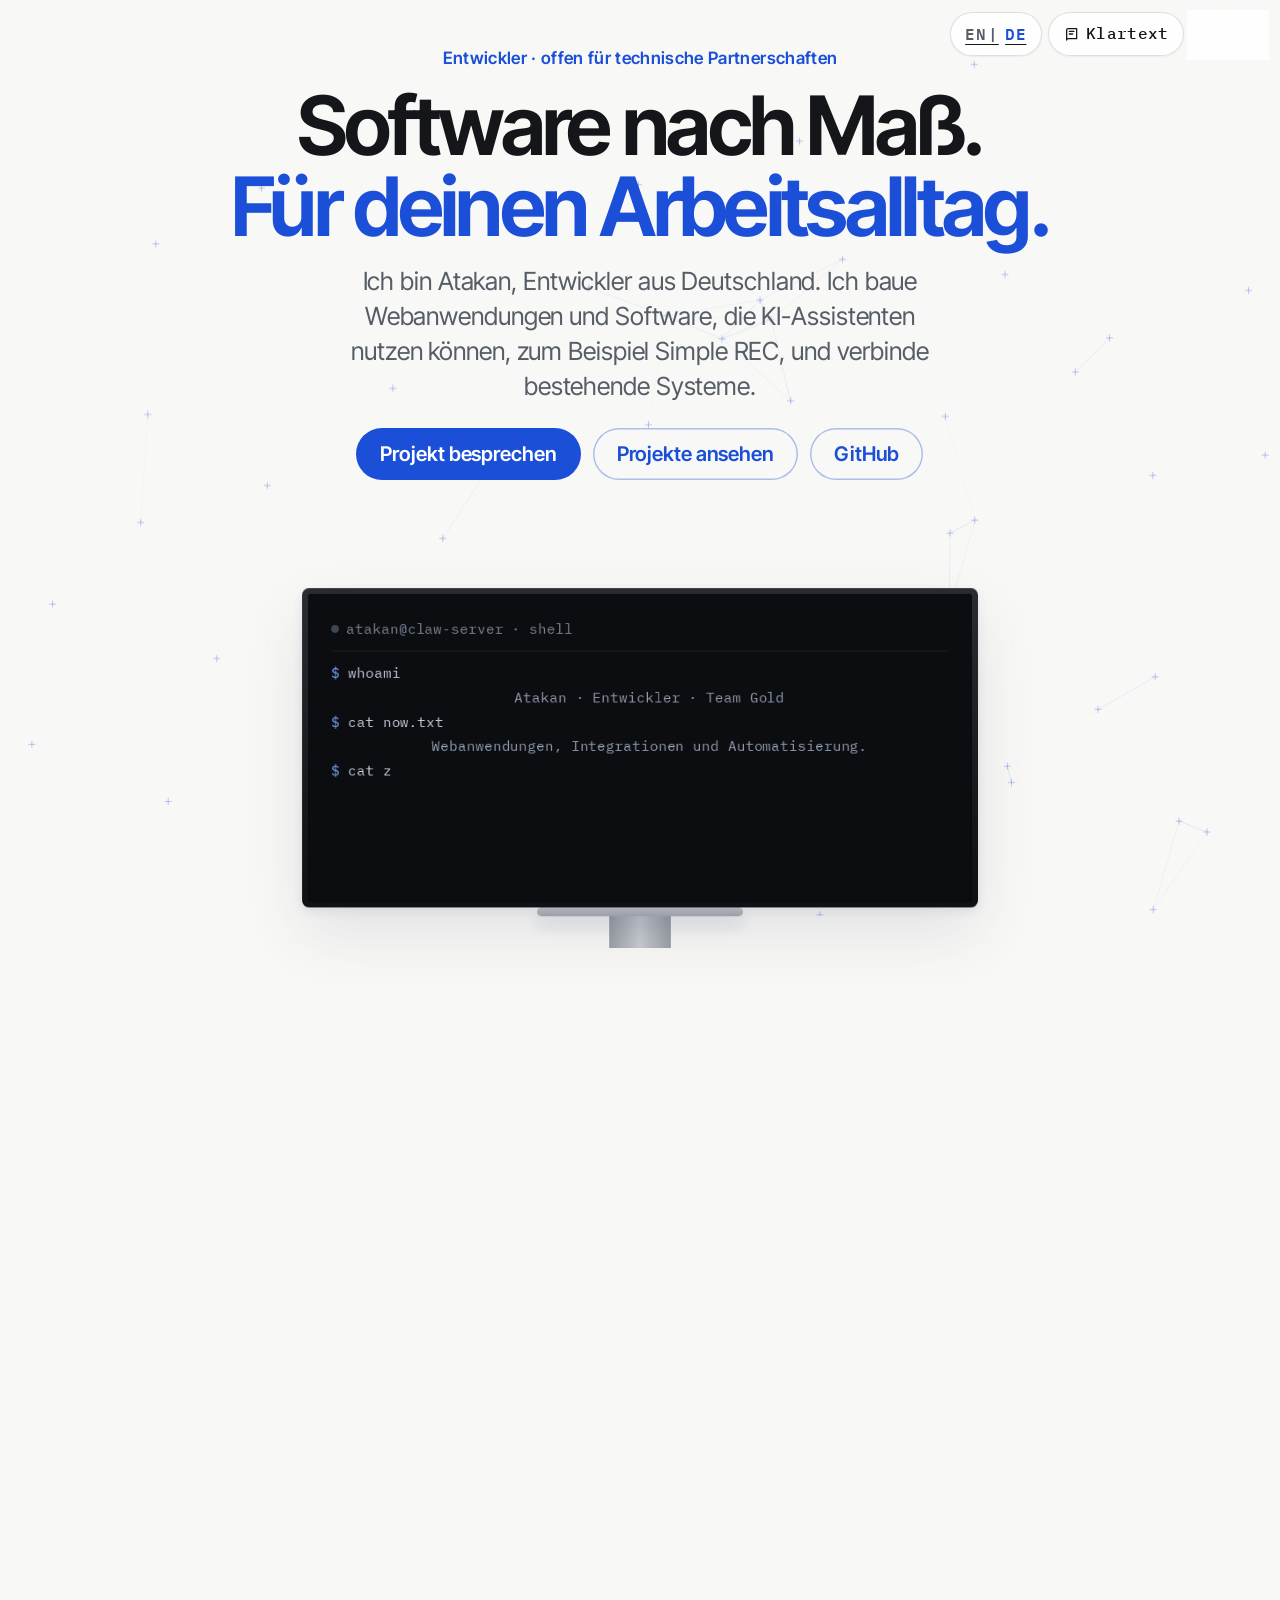
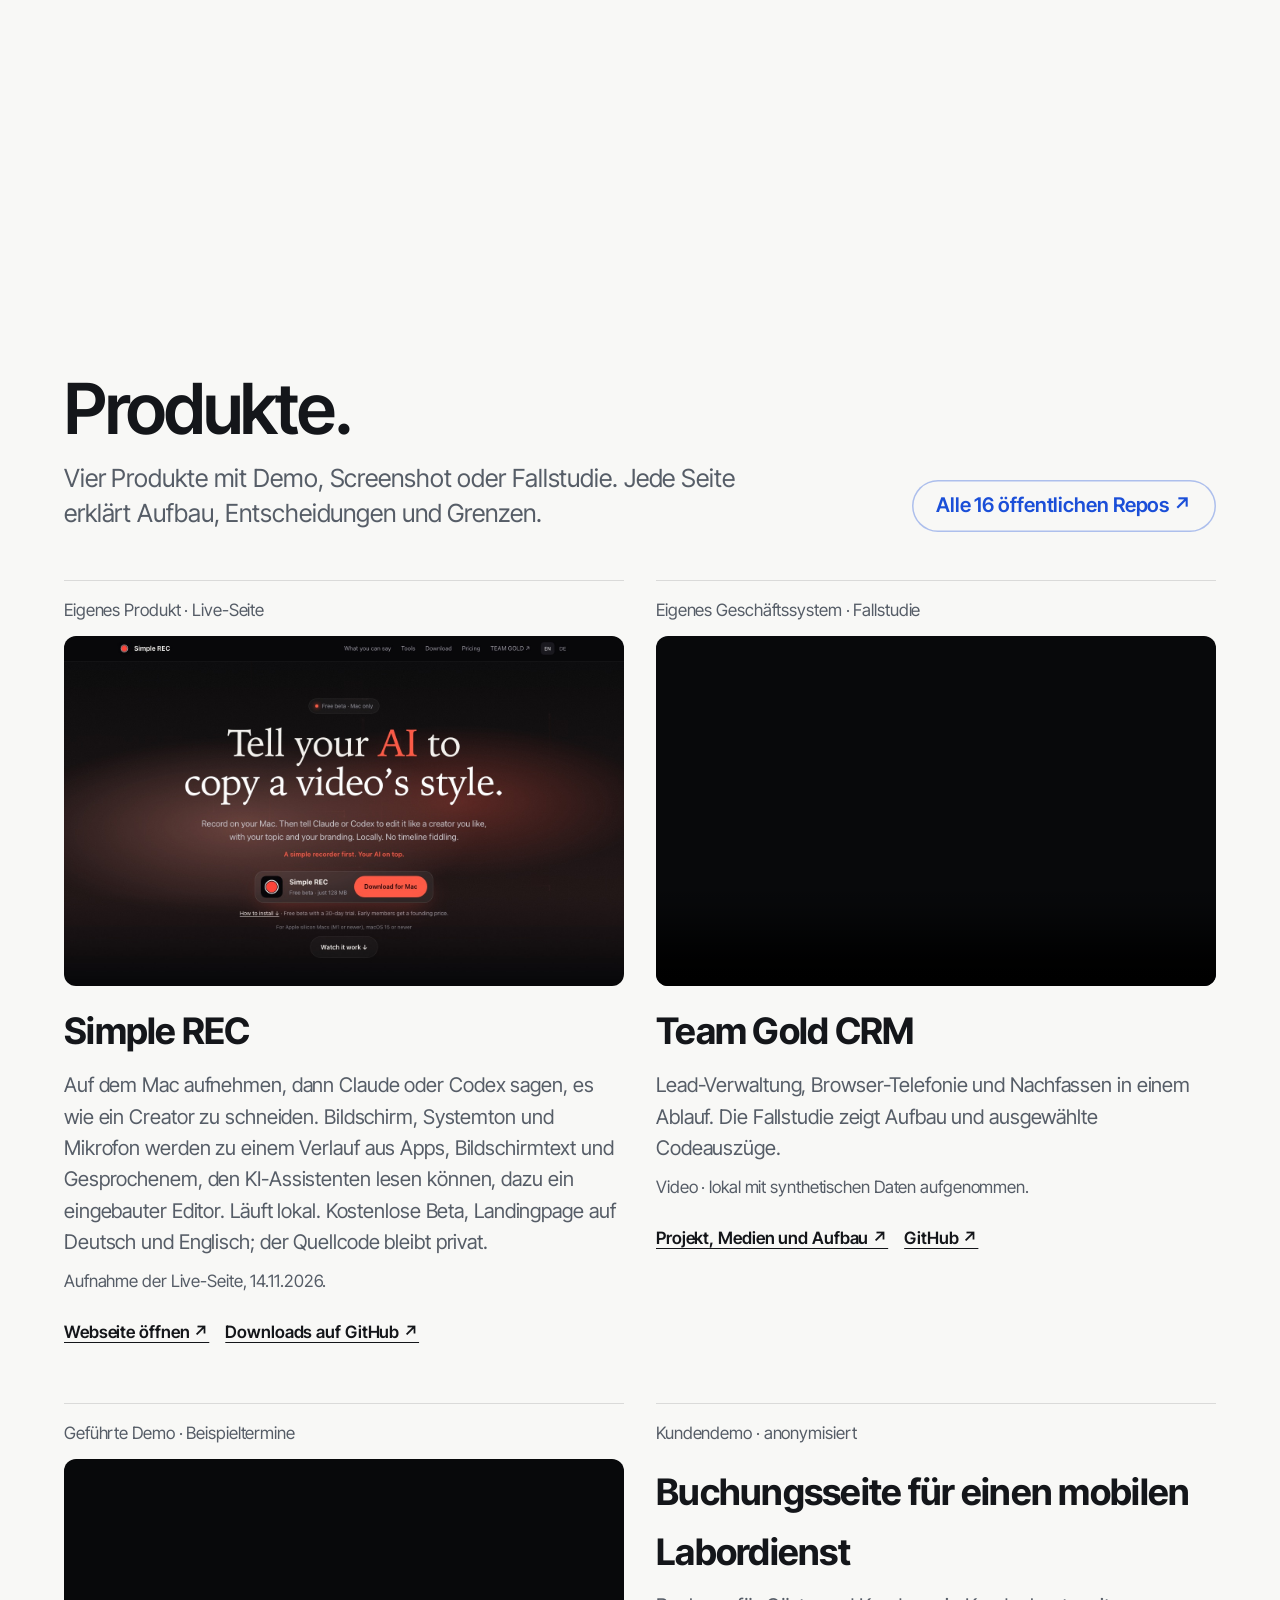
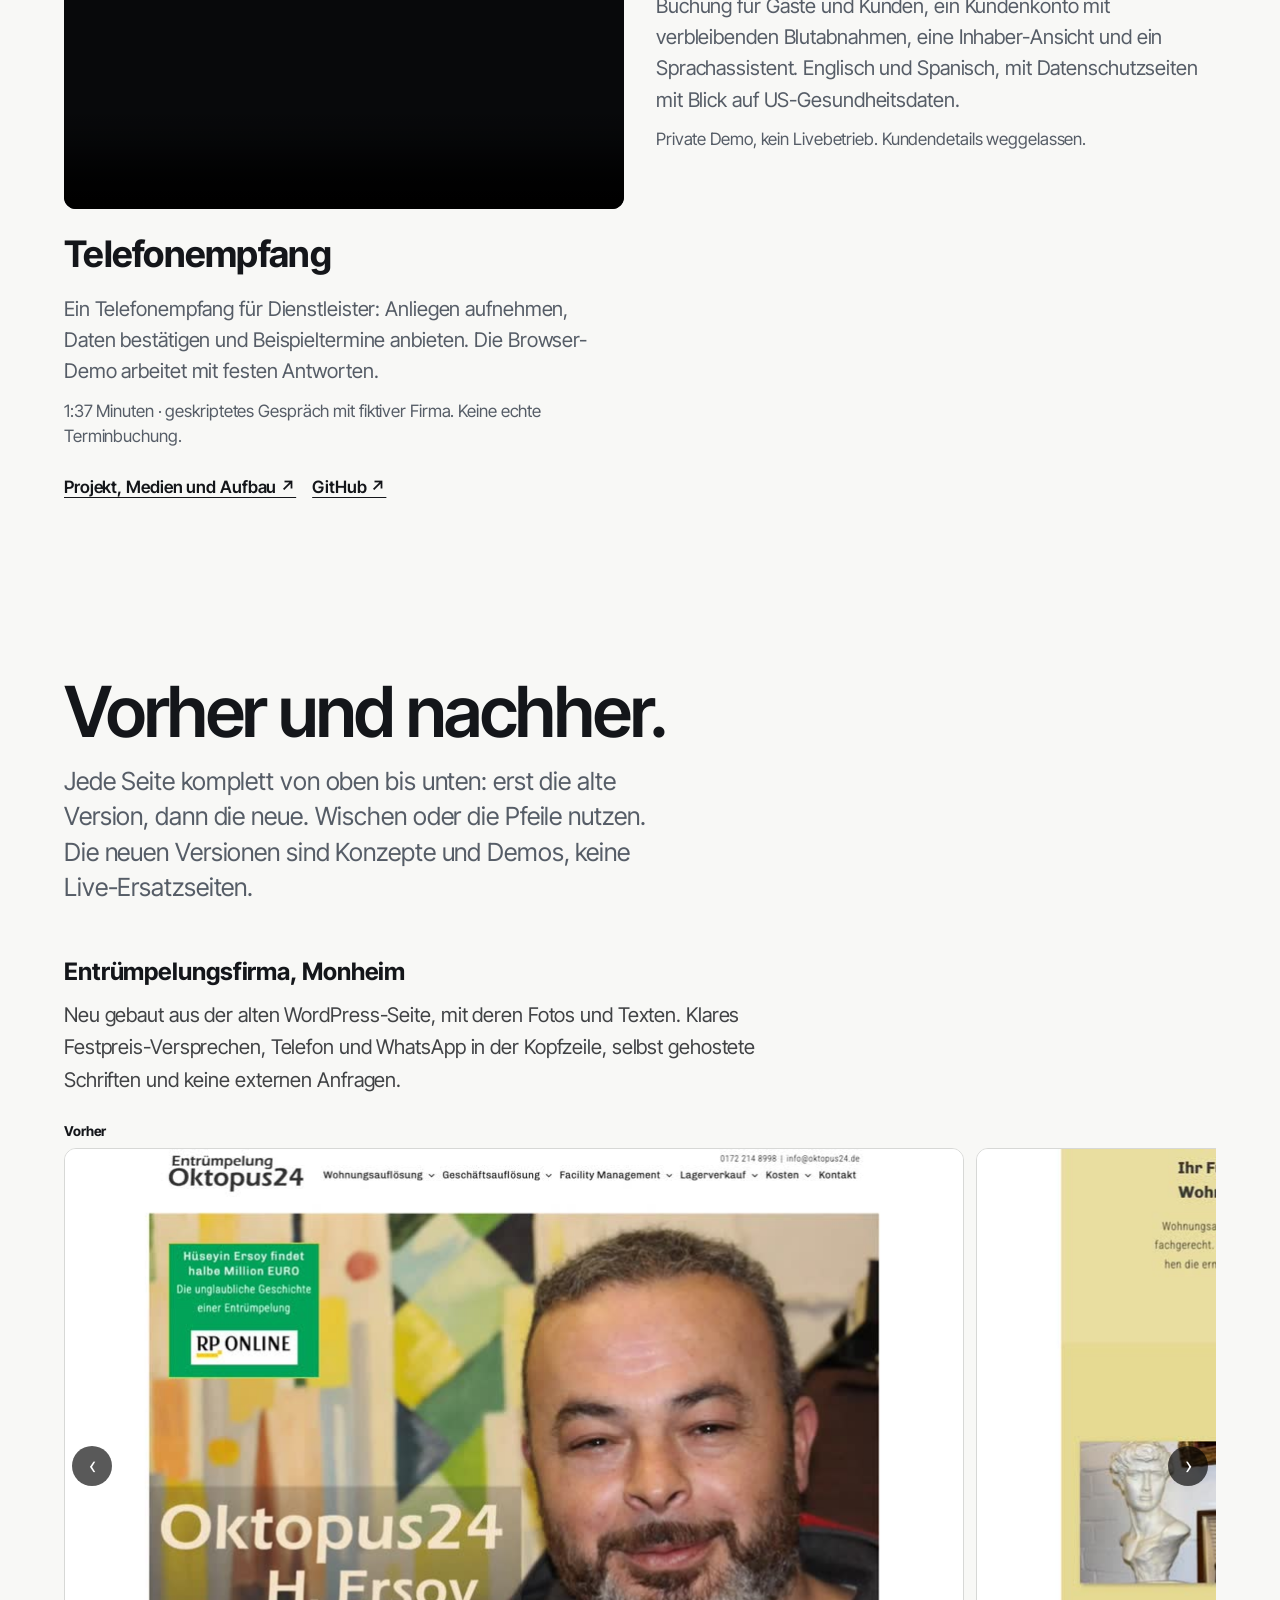
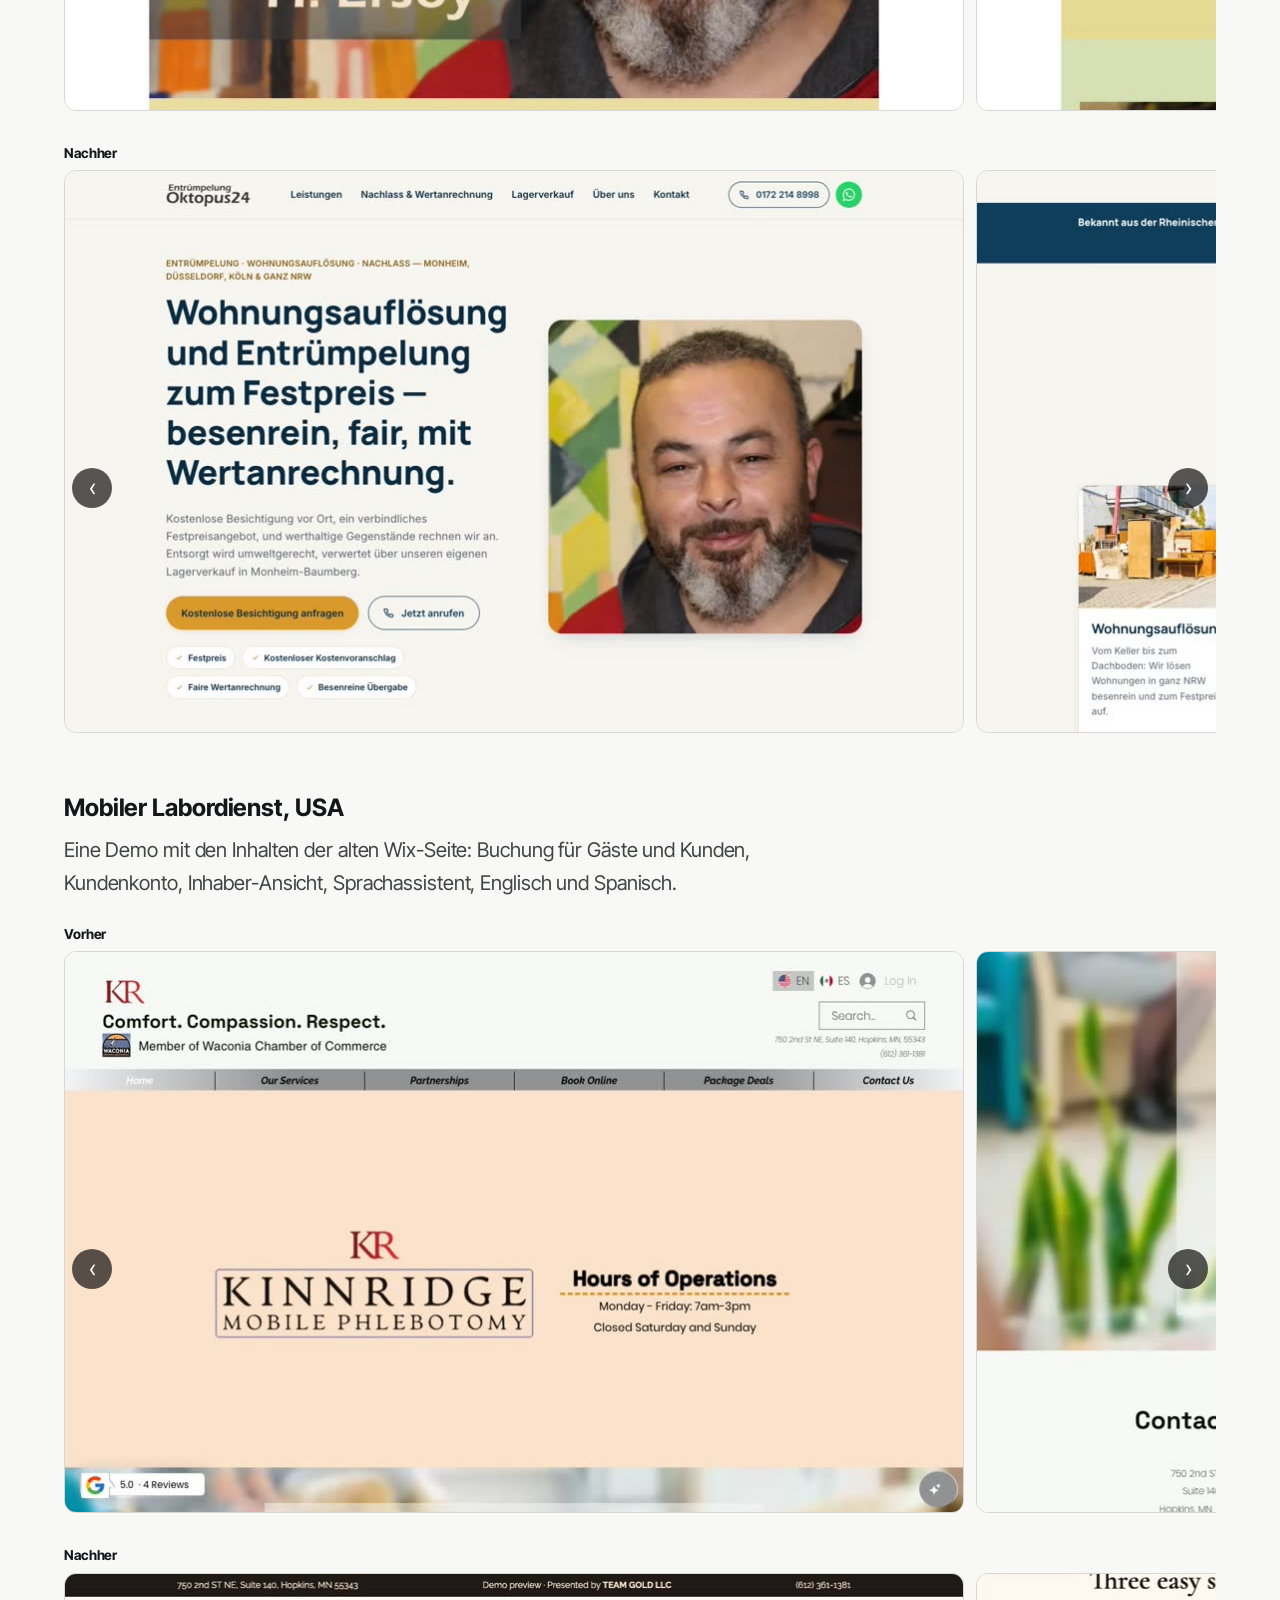
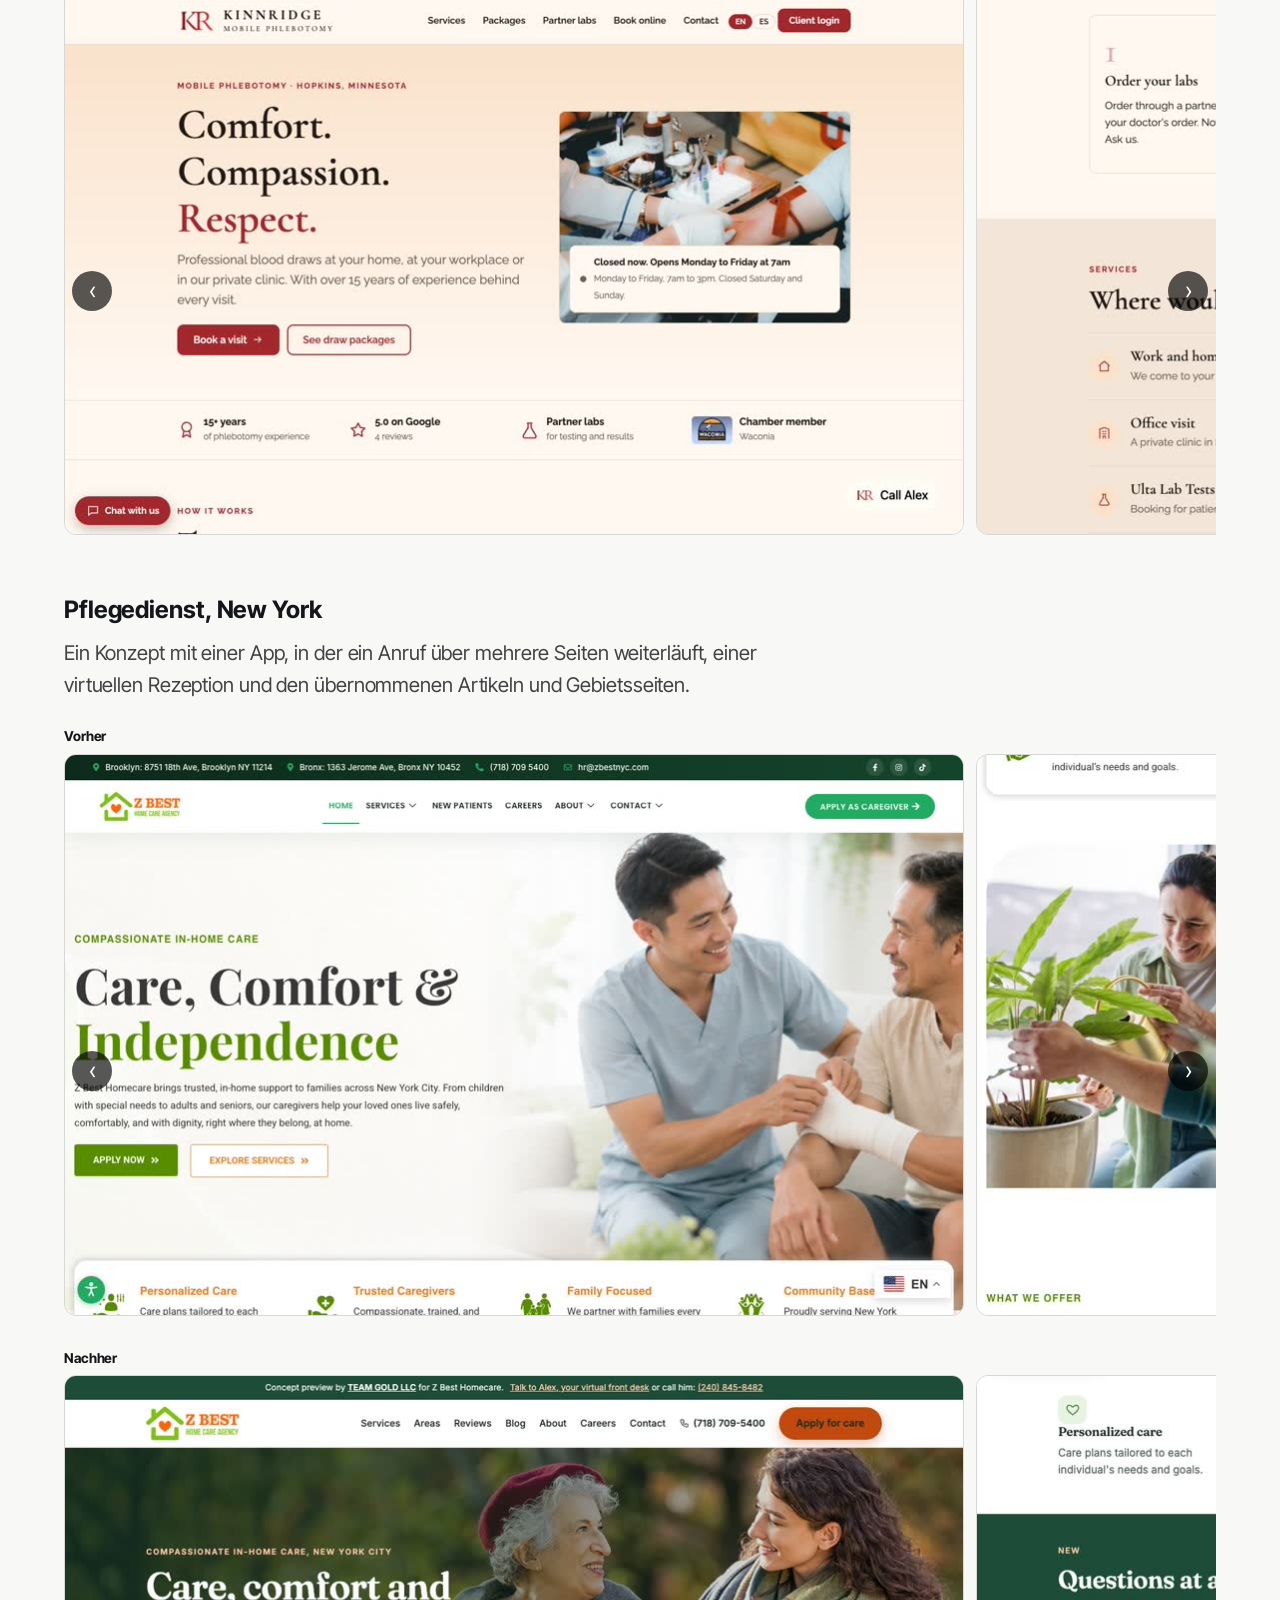
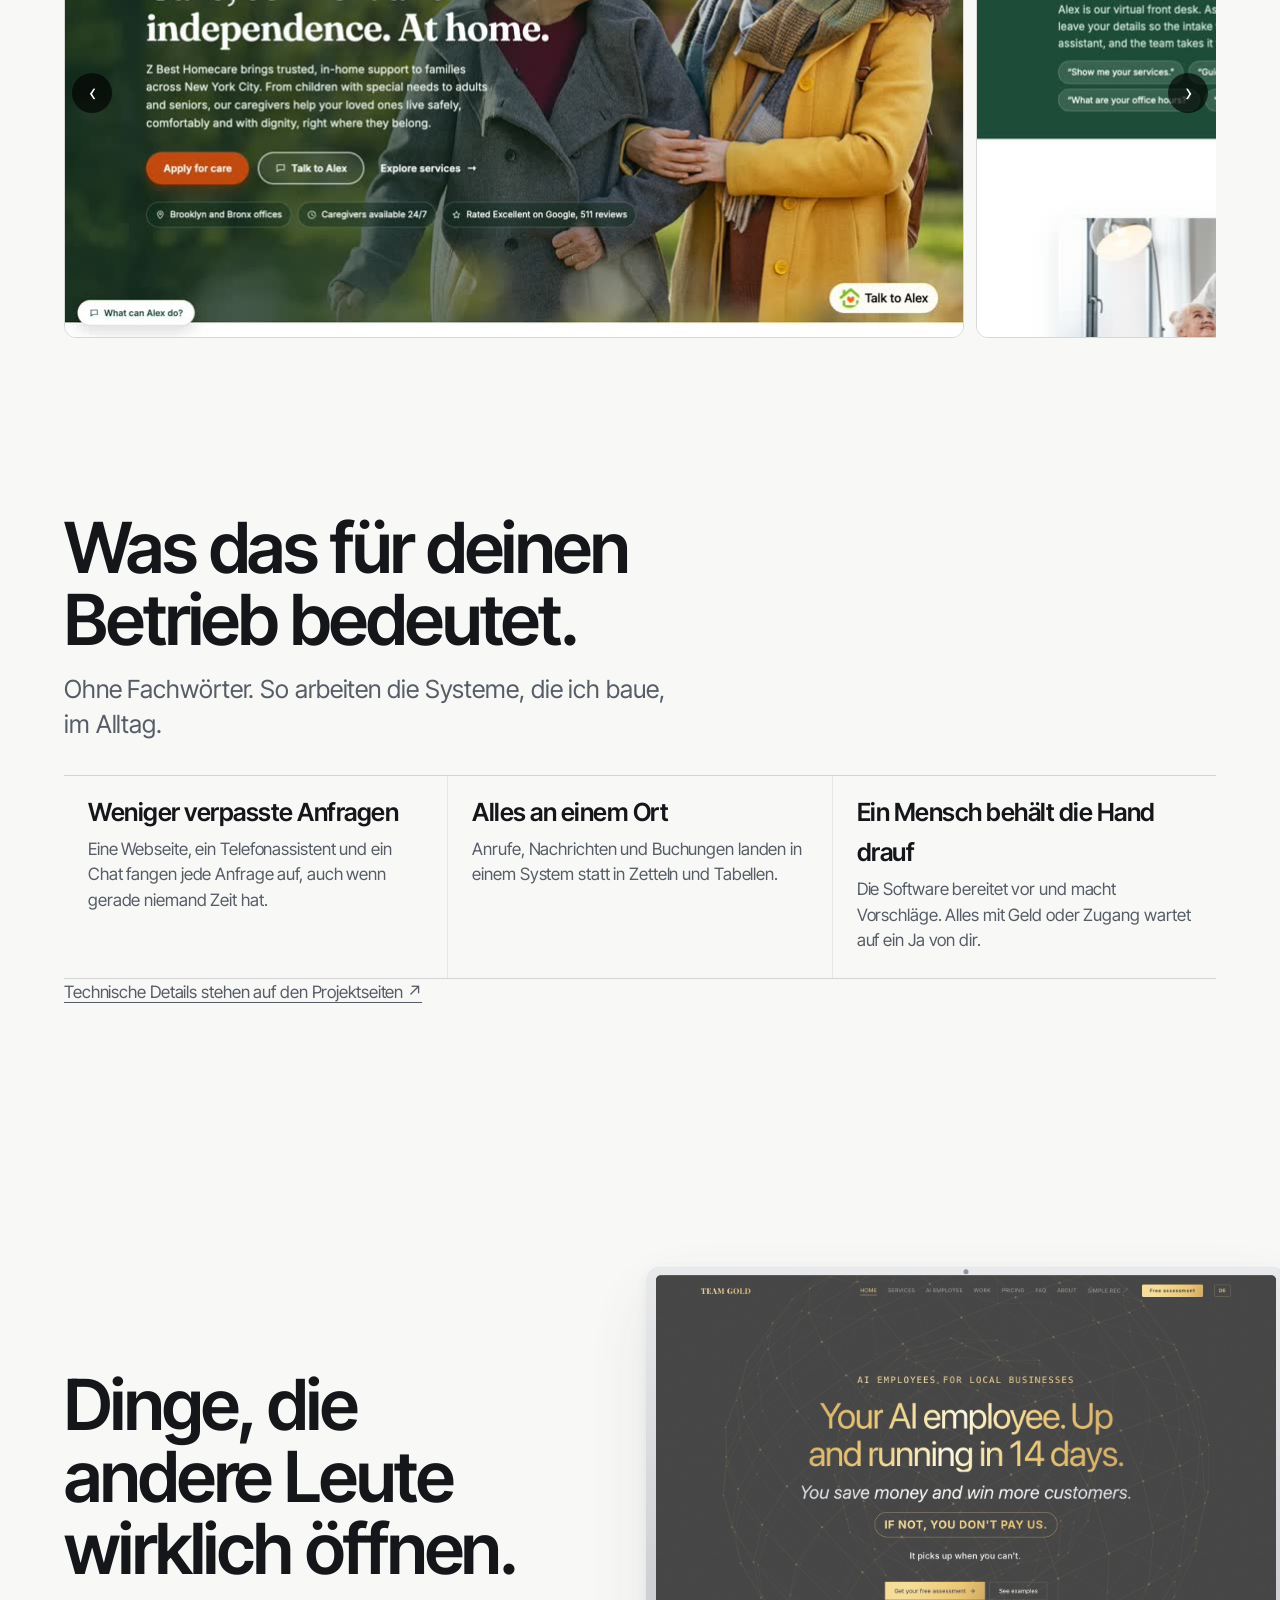
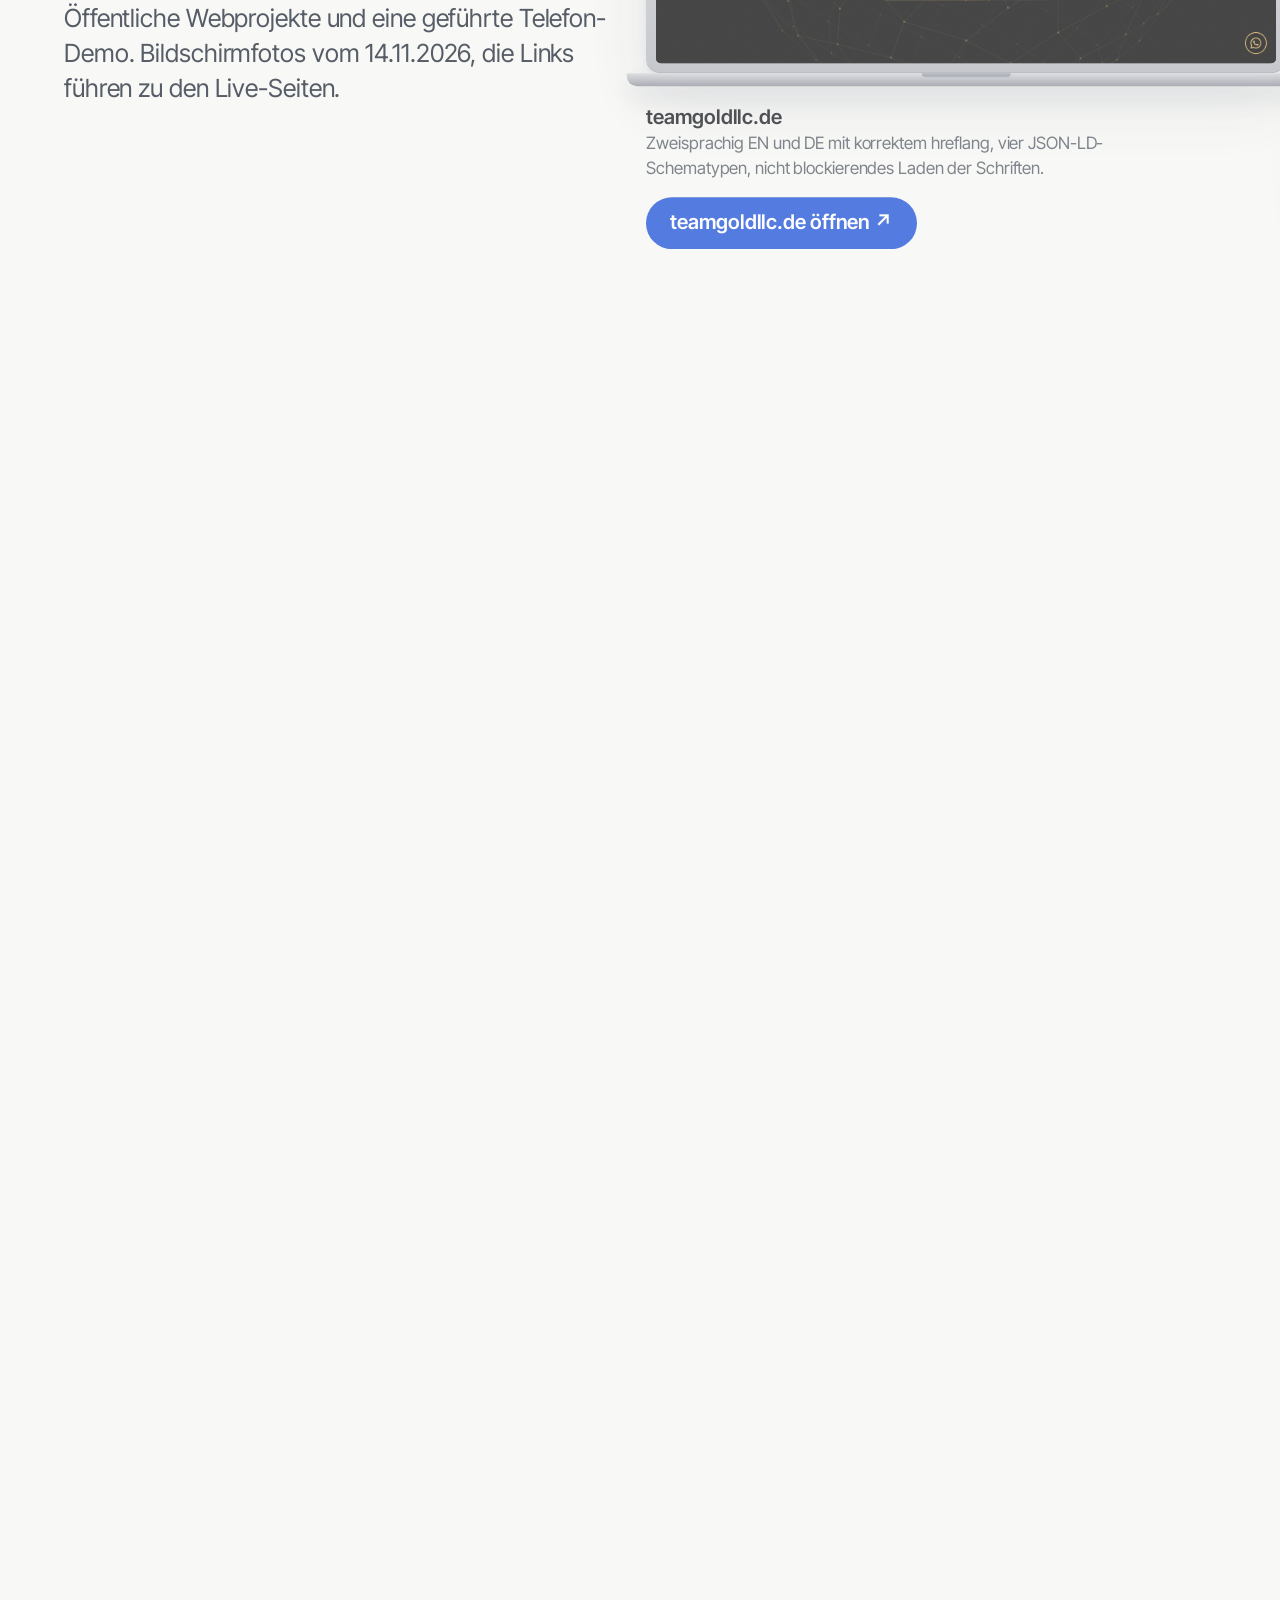
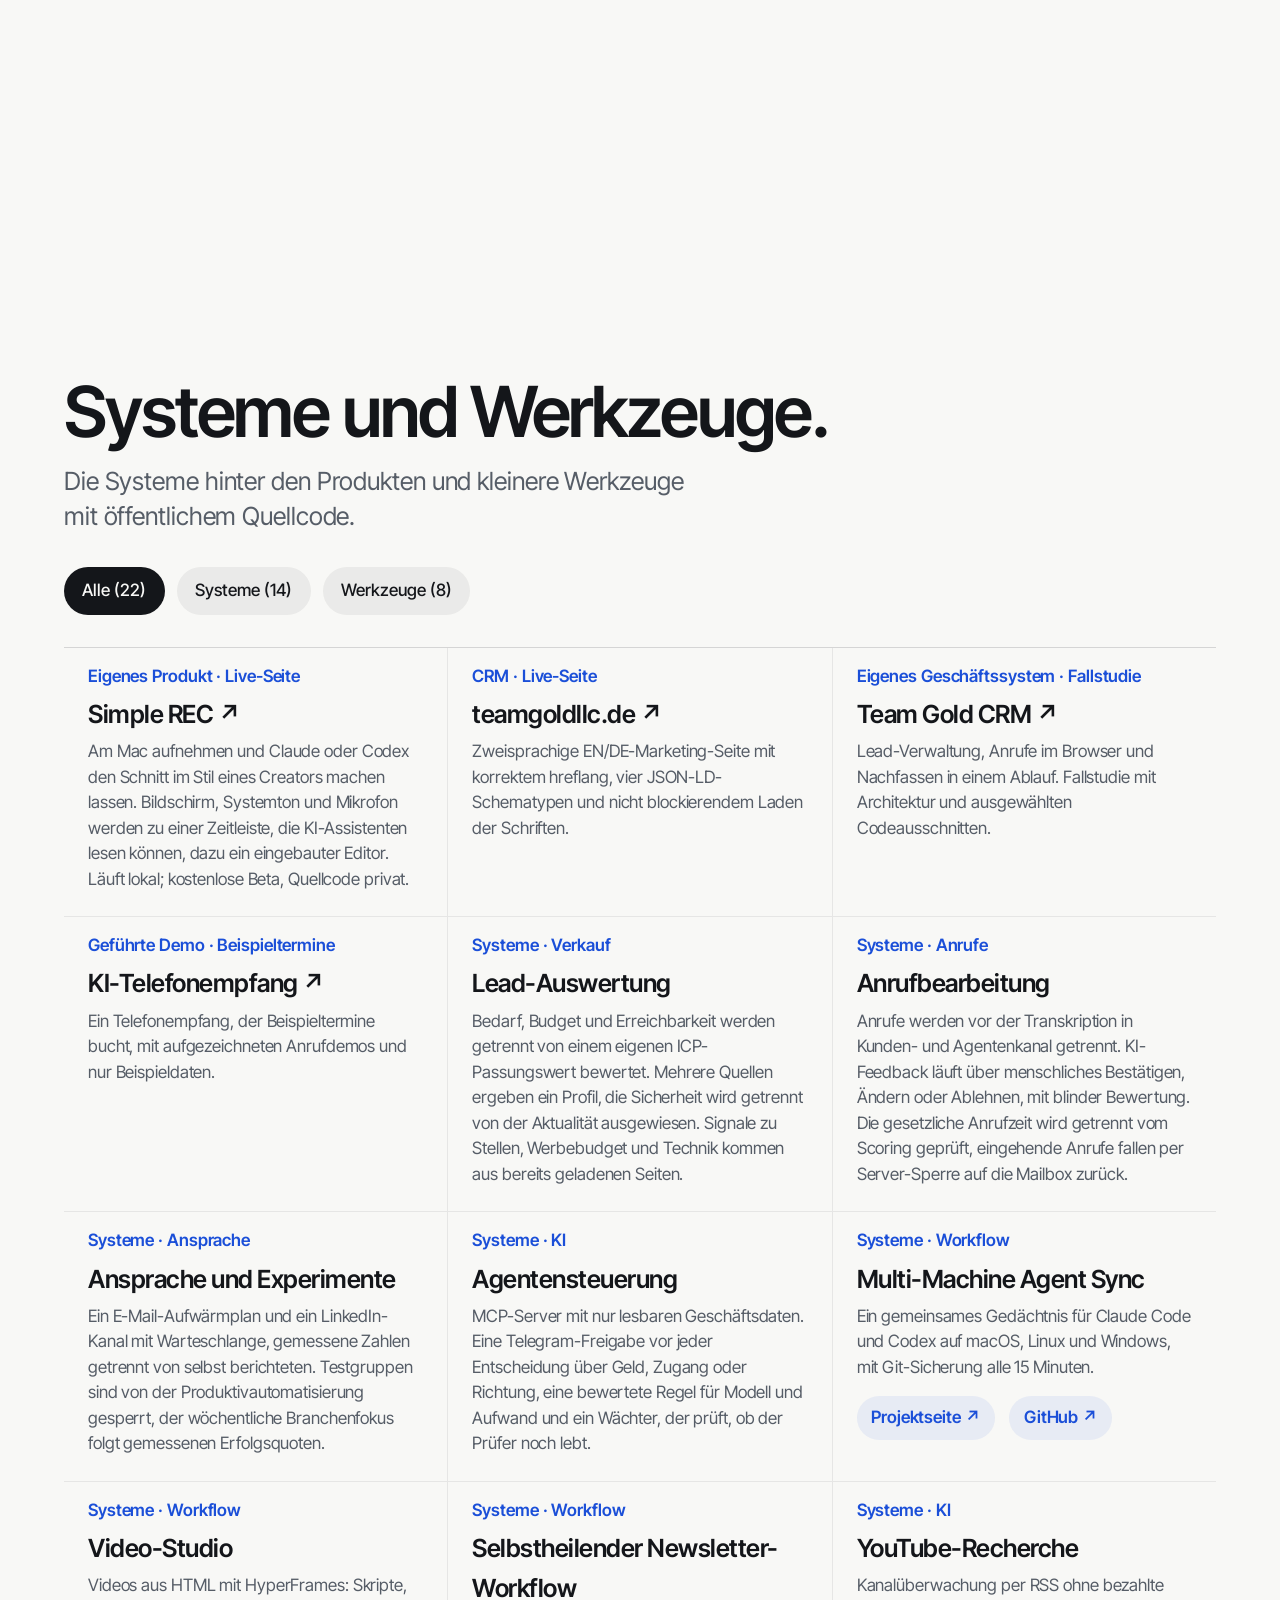
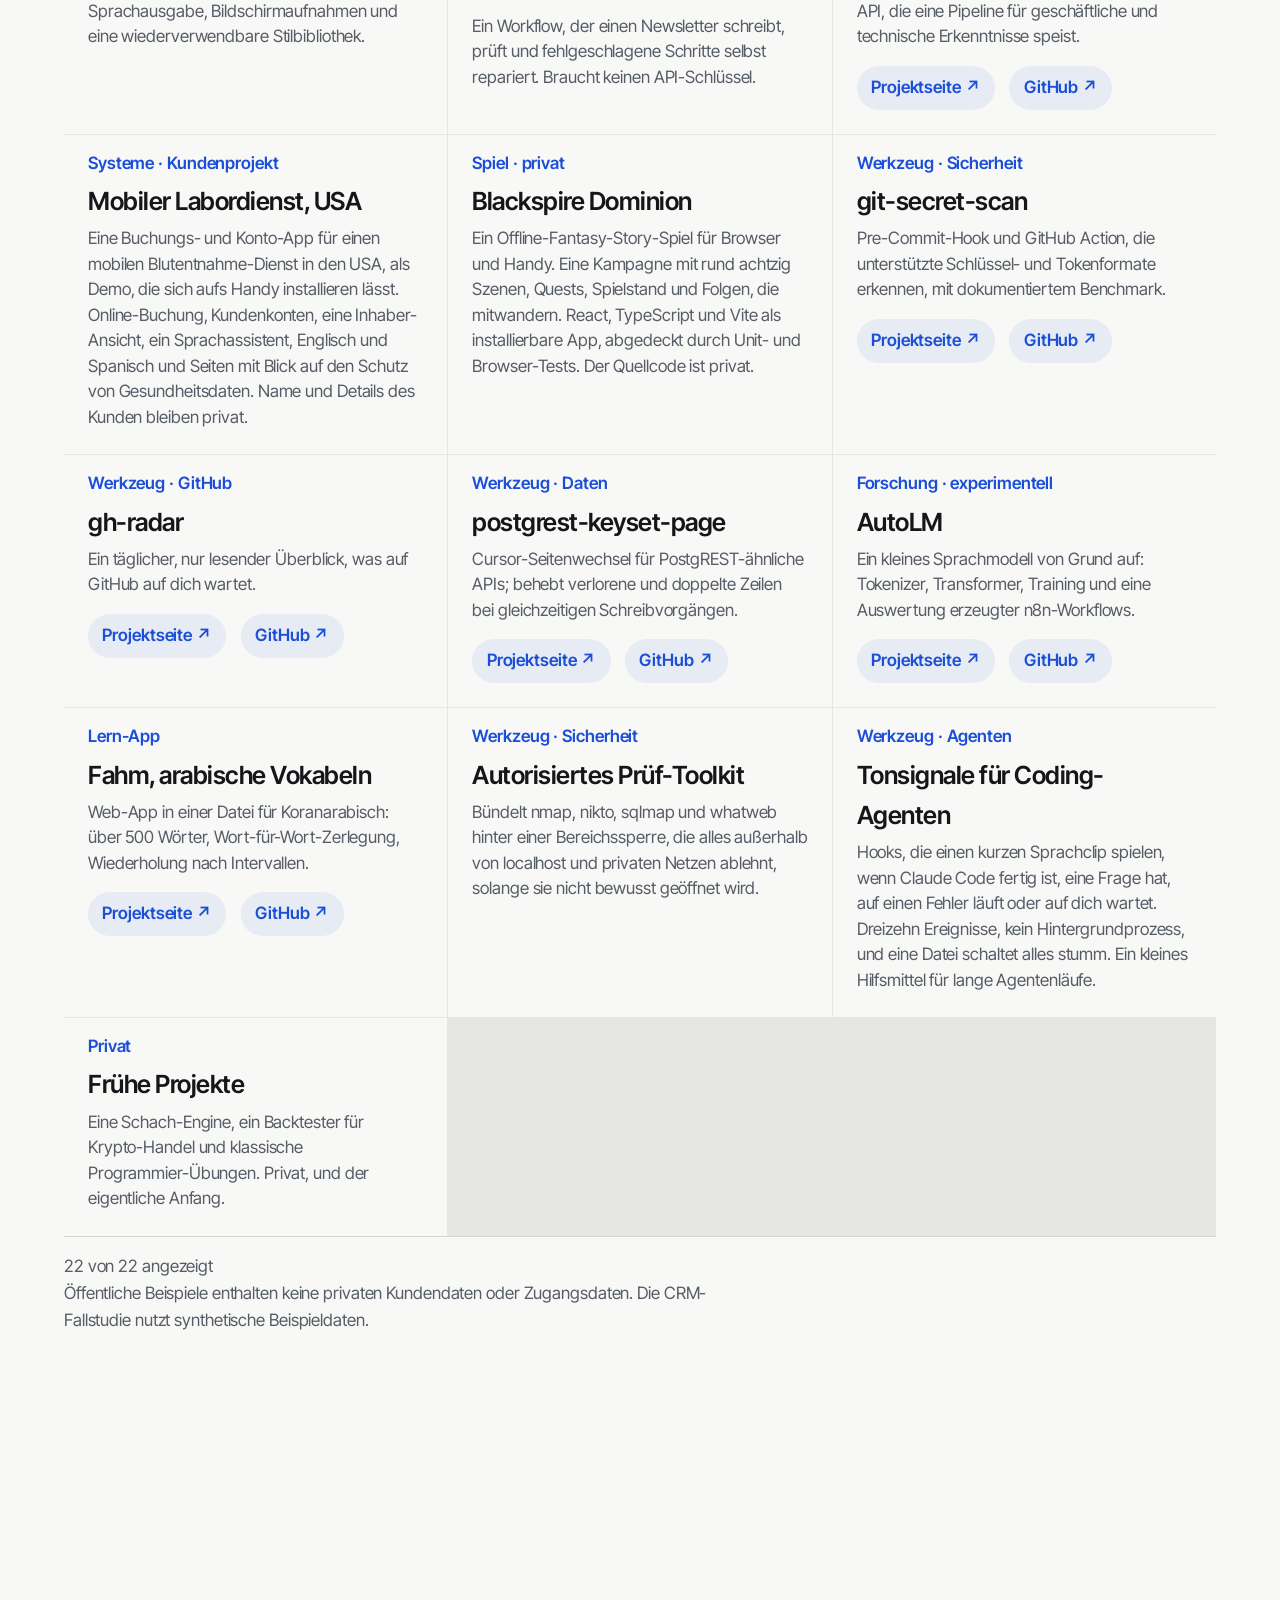
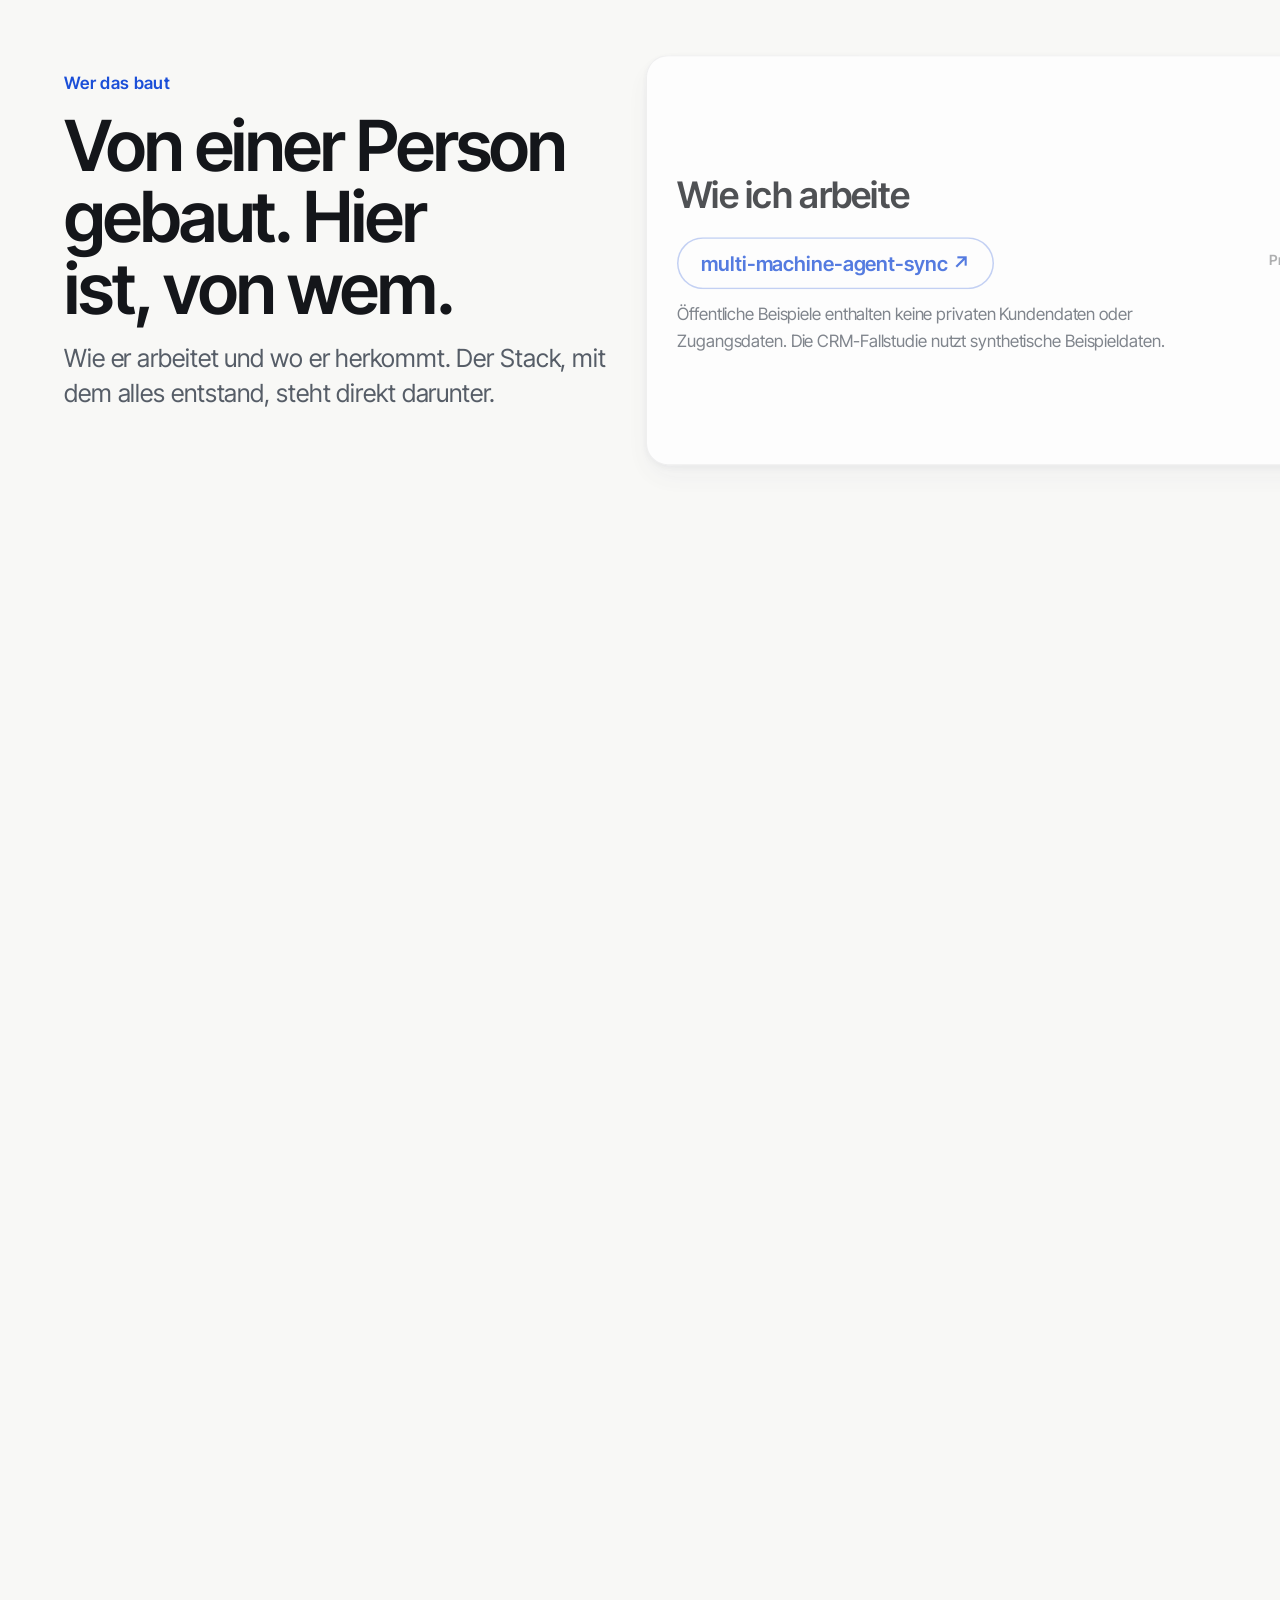
==== commit 72b15bed: "List Simple REC, teamgoldllc.de, CRM, voice demo in systems list (text cards) Co-Authored-By: Claude" ====
--- a/de/index.html
+++ b/de/index.html
@@ -1234,6 +1234,10 @@
       </div>
 
       <div class="v4-grid" id="cardgrid" data-sc-in>
+        <article class="cat-idx-card" data-cat="systems"><p class="k">Eigenes Produkt · Live-Seite</p><h4><a href="https://simplerec.teamgoldllc.de" rel="noopener noreferrer">Simple REC ↗</a></h4><p>Am Mac aufnehmen und Claude oder Codex den Schnitt im Stil eines Creators machen lassen. Bildschirm, Systemton und Mikrofon werden zu einer Zeitleiste, die KI-Assistenten lesen können, dazu ein eingebauter Editor. Läuft lokal; kostenlose Beta, Quellcode privat.</p></article>
+        <article class="cat-idx-card" data-cat="systems"><p class="k">CRM · Live-Seite</p><h4><a href="https://teamgoldllc.de" rel="noopener noreferrer">teamgoldllc.de ↗</a></h4><p>Zweisprachige EN/DE-Marketing-Seite mit korrektem hreflang, vier JSON-LD-Schematypen und nicht blockierendem Laden der Schriften.</p></article>
+        <article class="cat-idx-card" data-cat="systems"><p class="k">Eigenes Geschäftssystem · Fallstudie</p><h4><a href="https://github.com/Atakan-24/team-gold-crm-showcase" rel="noopener noreferrer">Team Gold CRM ↗</a></h4><p>Lead-Verwaltung, Anrufe im Browser und Nachfassen in einem Ablauf. Fallstudie mit Architektur und ausgewählten Codeausschnitten.</p></article>
+        <article class="cat-idx-card" data-cat="systems"><p class="k">Geführte Demo · Beispieltermine</p><h4><a href="https://github.com/Atakan-24/ai-voice-agent-demo" rel="noopener noreferrer">KI-Telefonempfang ↗</a></h4><p>Ein Telefonempfang, der Beispieltermine bucht, mit aufgezeichneten Anrufdemos und nur Beispieldaten.</p></article>
                 <article class="cat-idx-card" data-cat="systems"><p class="k">Systeme · Verkauf</p><h4>Lead-Auswertung</h4><p>Bedarf, Budget und Erreichbarkeit werden getrennt von einem eigenen ICP-Passungswert bewertet. Mehrere Quellen ergeben ein Profil, die Sicherheit wird getrennt von der Aktualität ausgewiesen. Signale zu Stellen, Werbebudget und Technik kommen aus bereits geladenen Seiten.</p></article>
         <article class="cat-idx-card" data-cat="systems"><p class="k">Systeme · Anrufe</p><h4>Anrufbearbeitung</h4><p>Anrufe werden vor der Transkription in Kunden- und Agentenkanal getrennt. KI-Feedback läuft über menschliches Bestätigen, Ändern oder Ablehnen, mit blinder Bewertung. Die gesetzliche Anrufzeit wird getrennt vom Scoring geprüft, eingehende Anrufe fallen per Server-Sperre auf die Mailbox zurück.</p></article>
         <article class="cat-idx-card" data-cat="systems"><p class="k">Systeme · Ansprache</p><h4>Ansprache und Experimente</h4><p>Ein E-Mail-Aufwärmplan und ein LinkedIn-Kanal mit Warteschlange, gemessene Zahlen getrennt von selbst berichteten. Testgruppen sind von der Produktivautomatisierung gesperrt, der wöchentliche Branchenfokus folgt gemessenen Erfolgsquoten.</p></article>
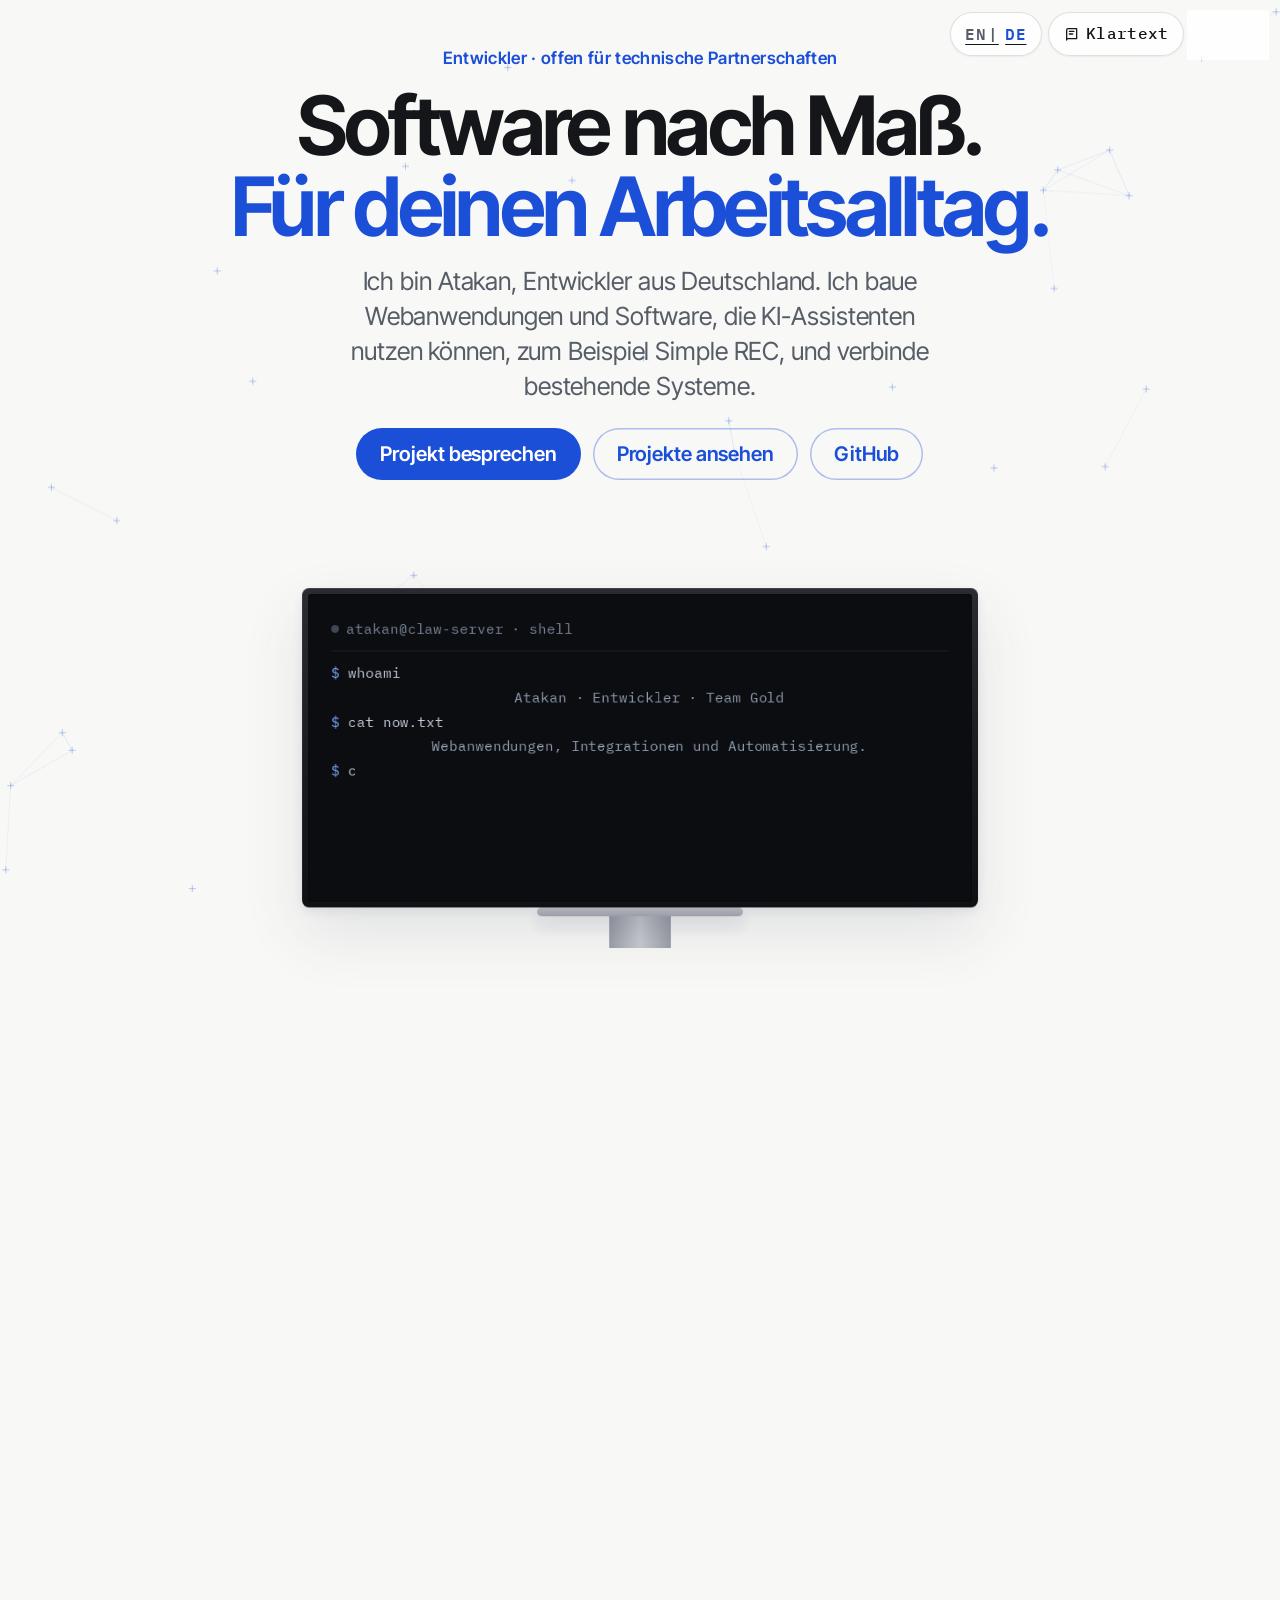
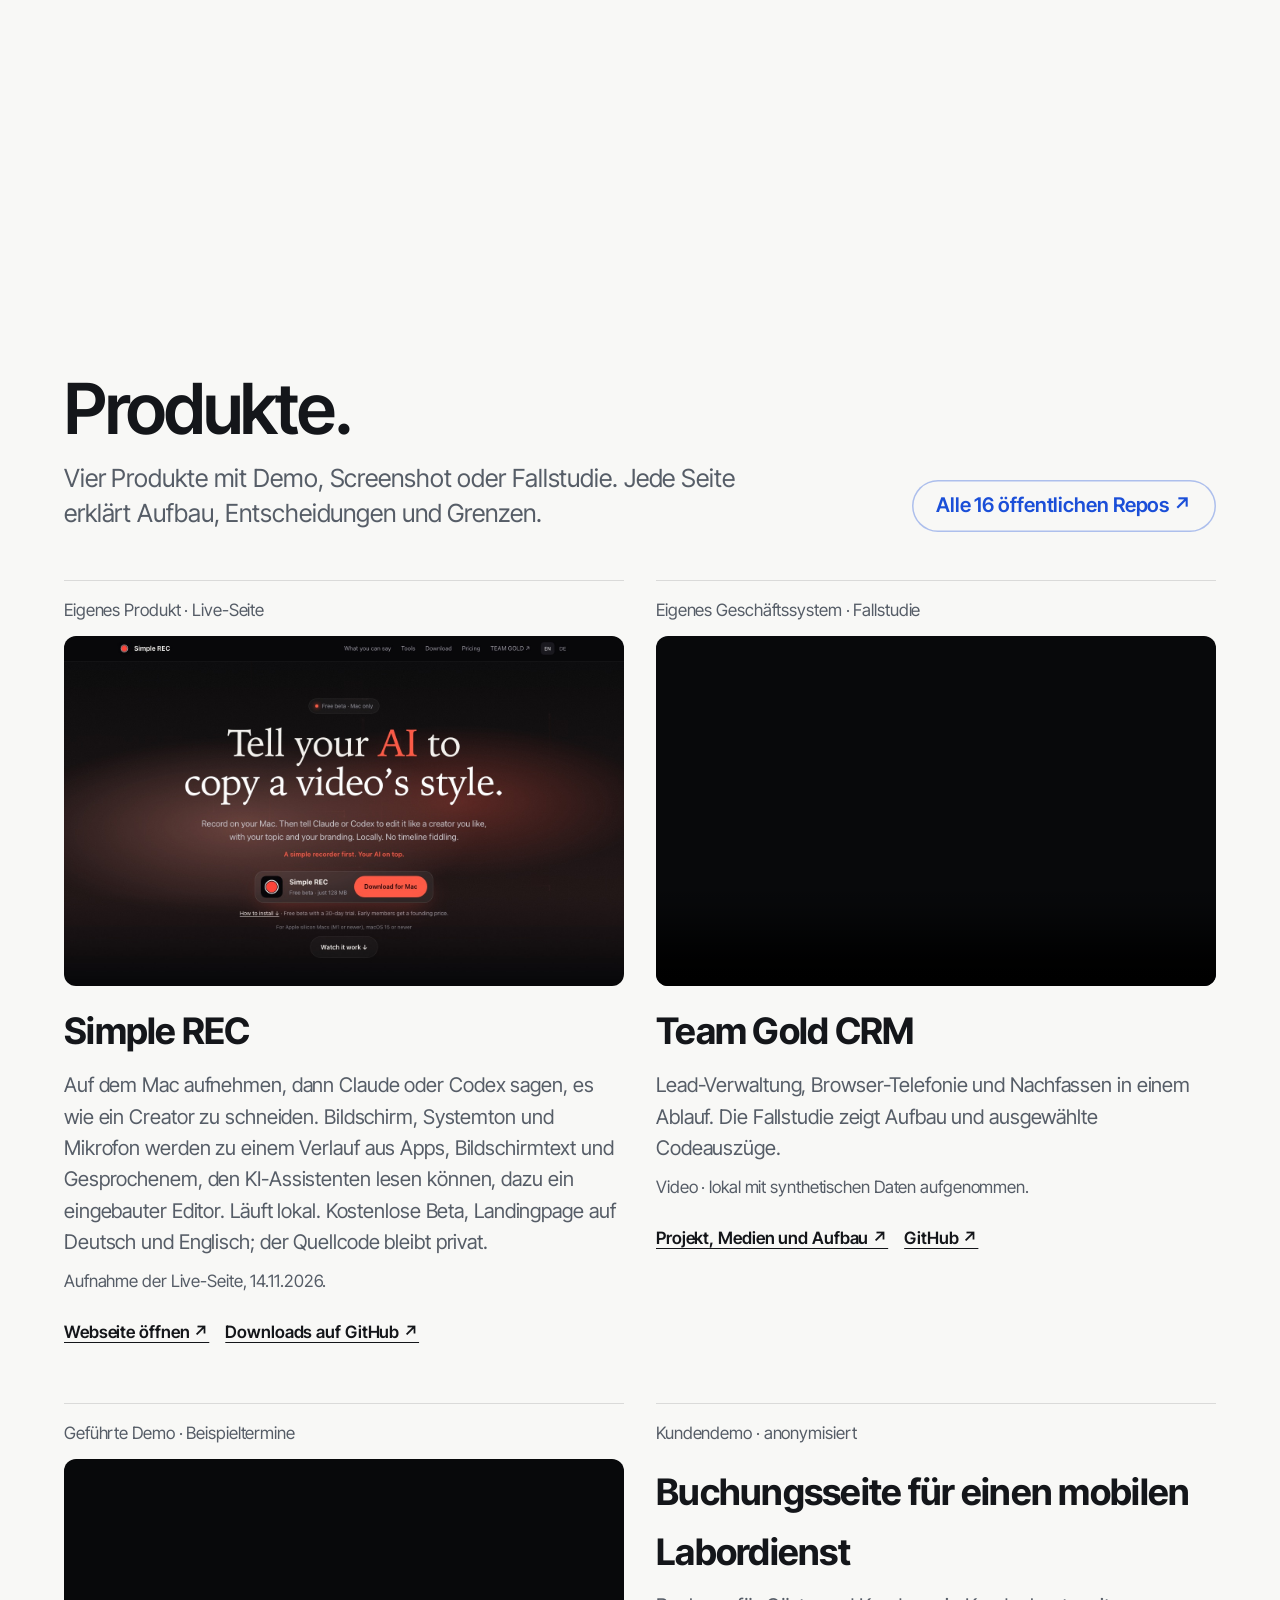
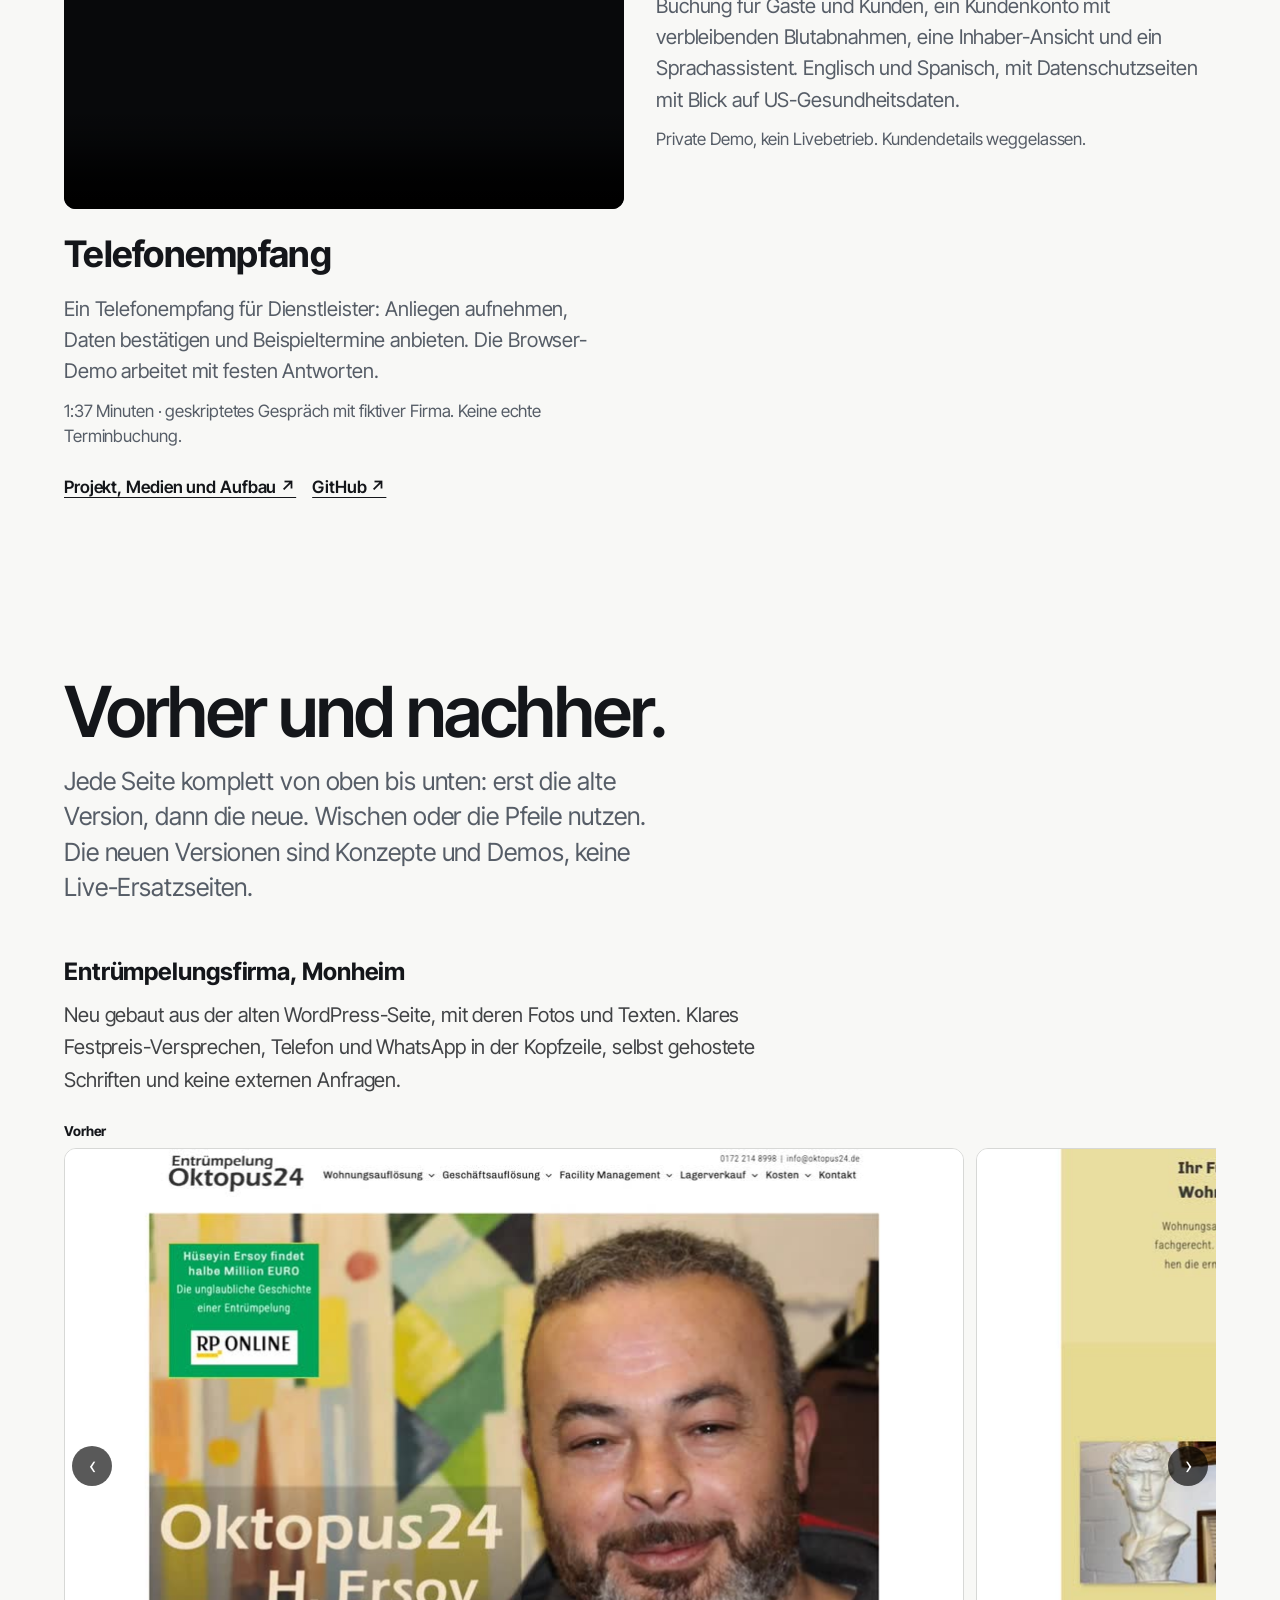
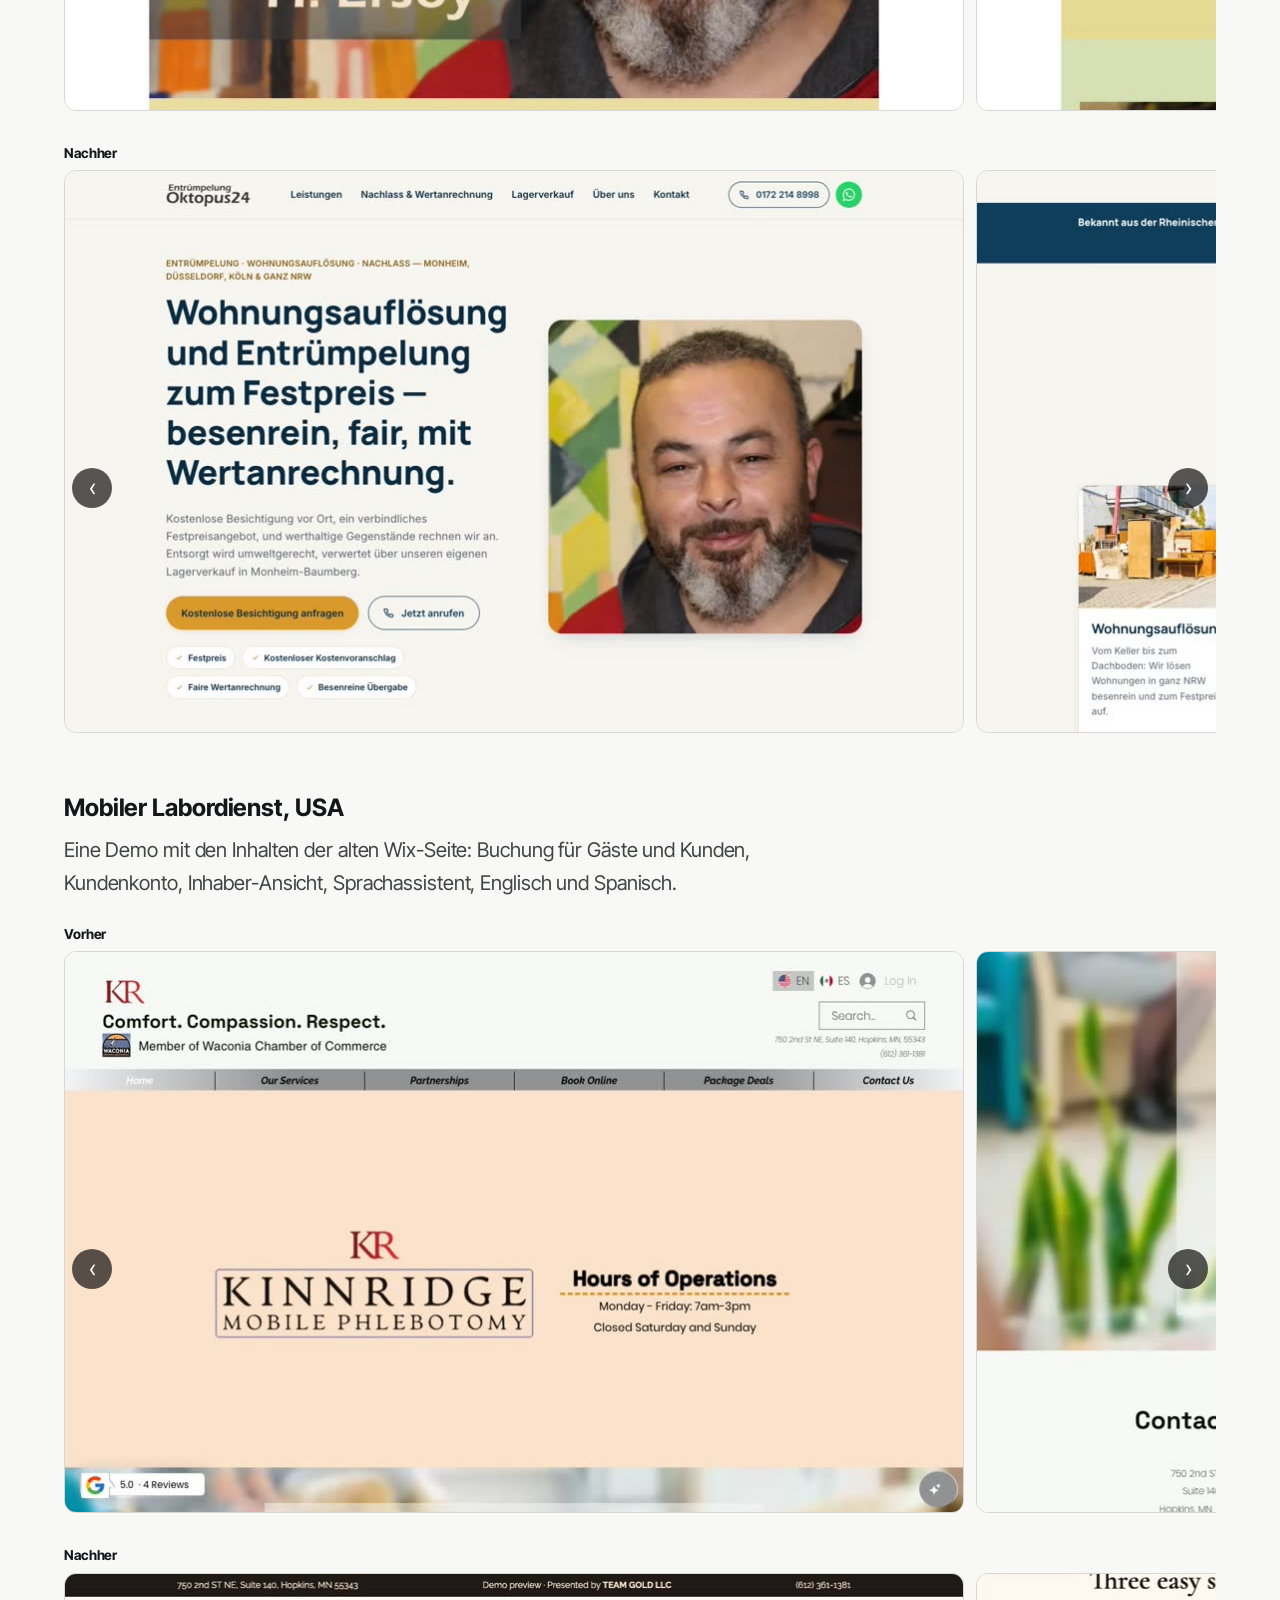
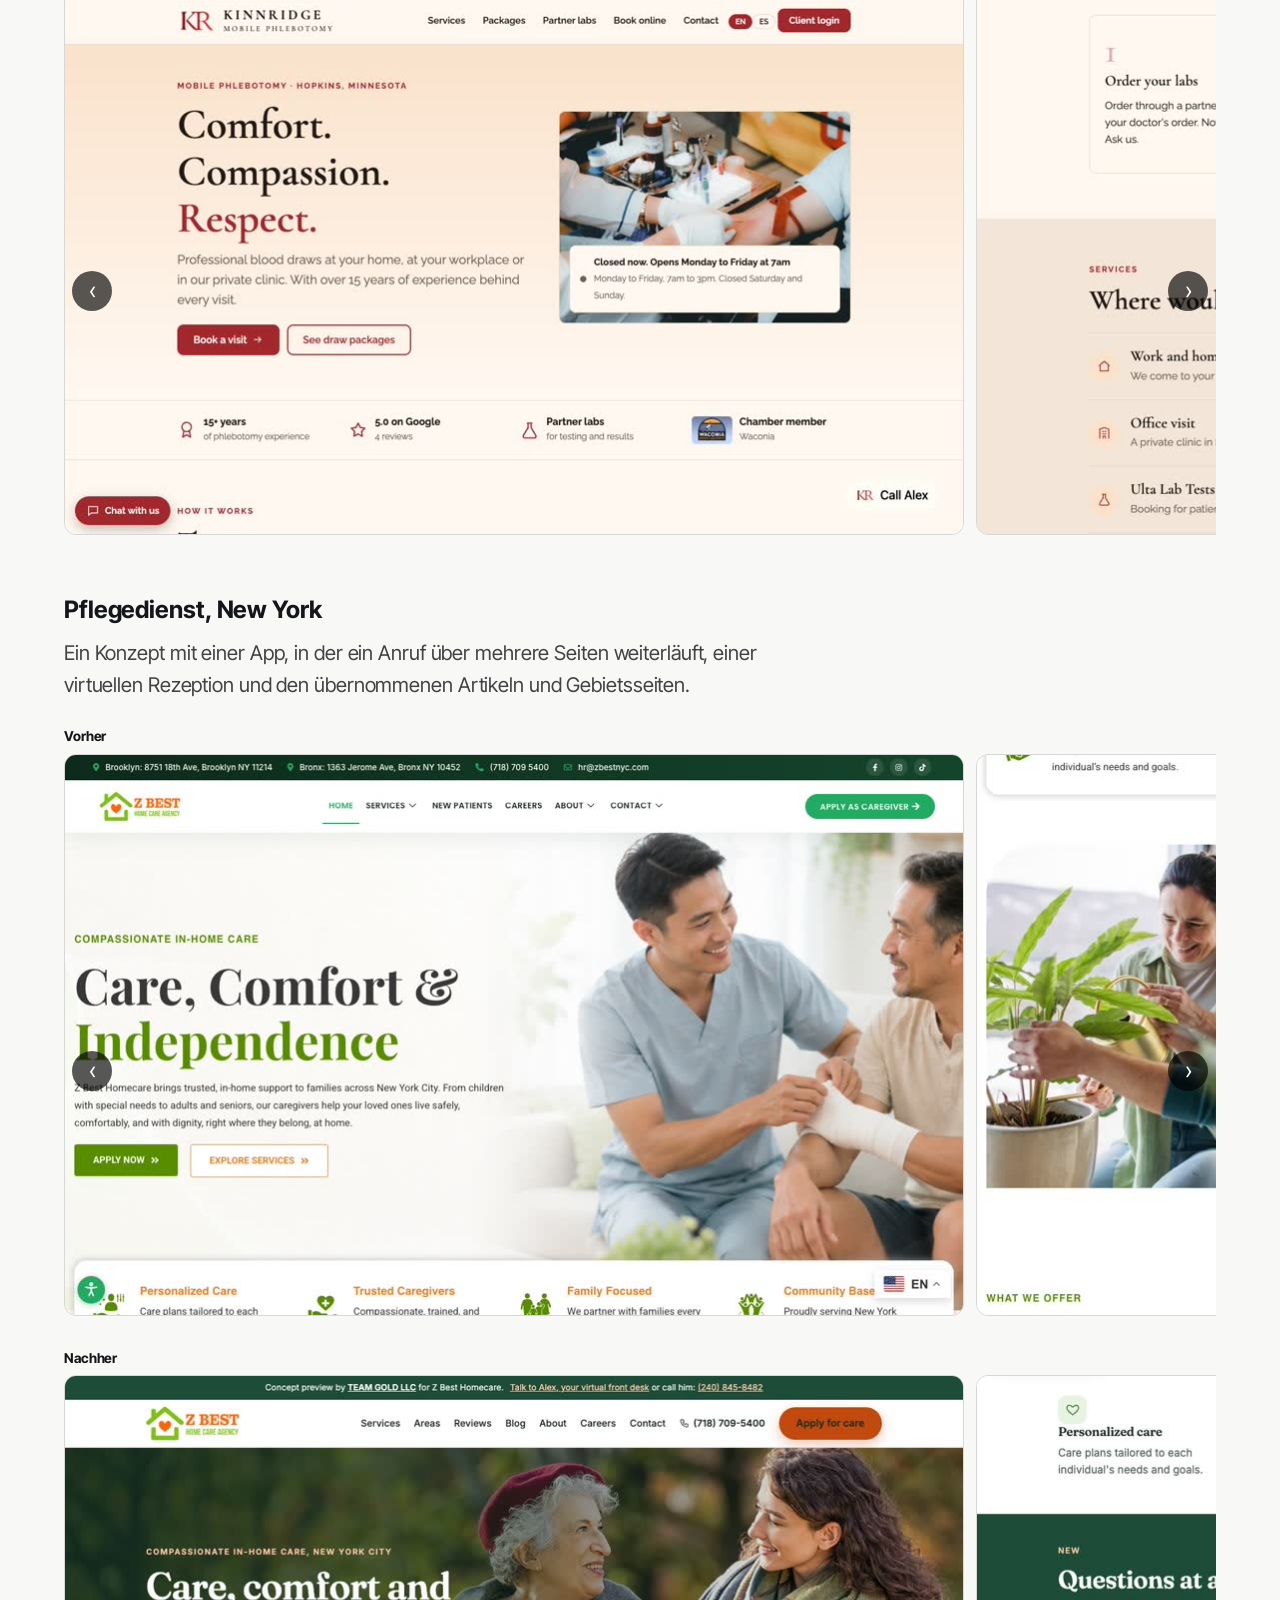
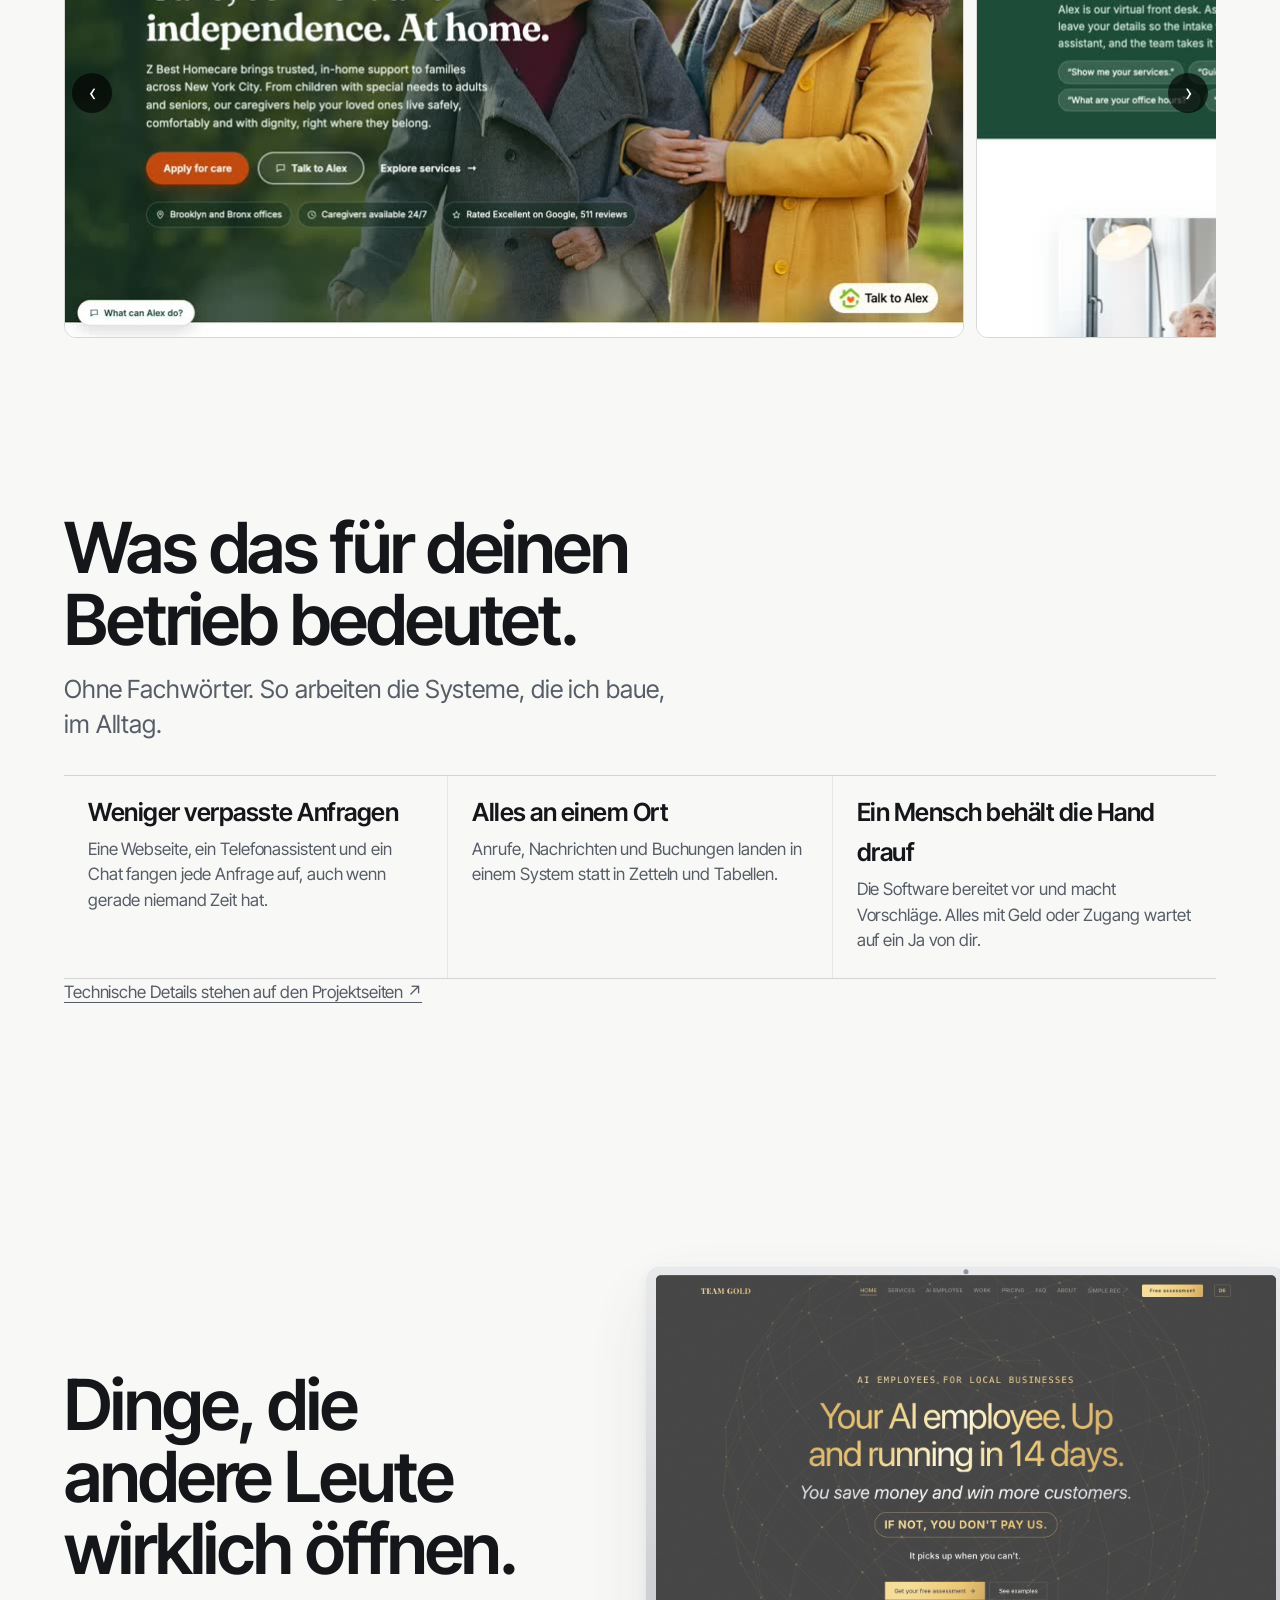
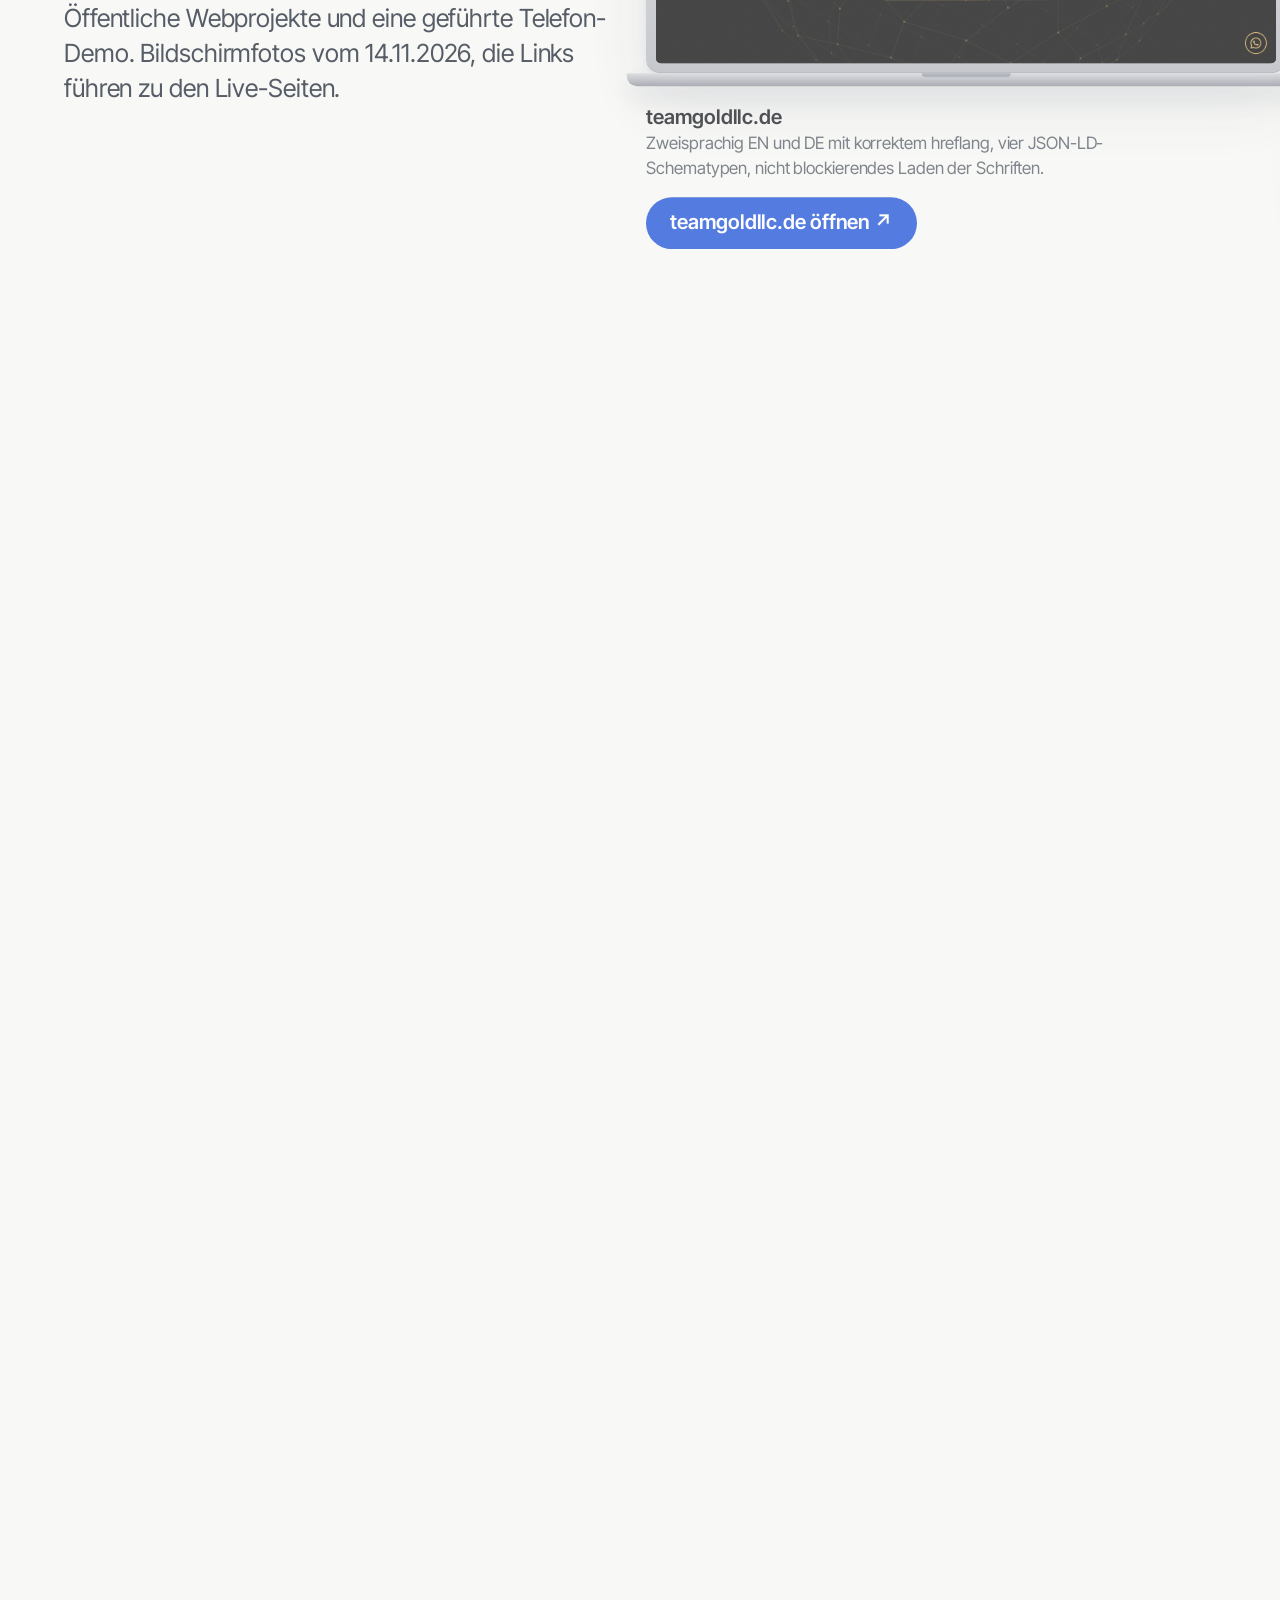
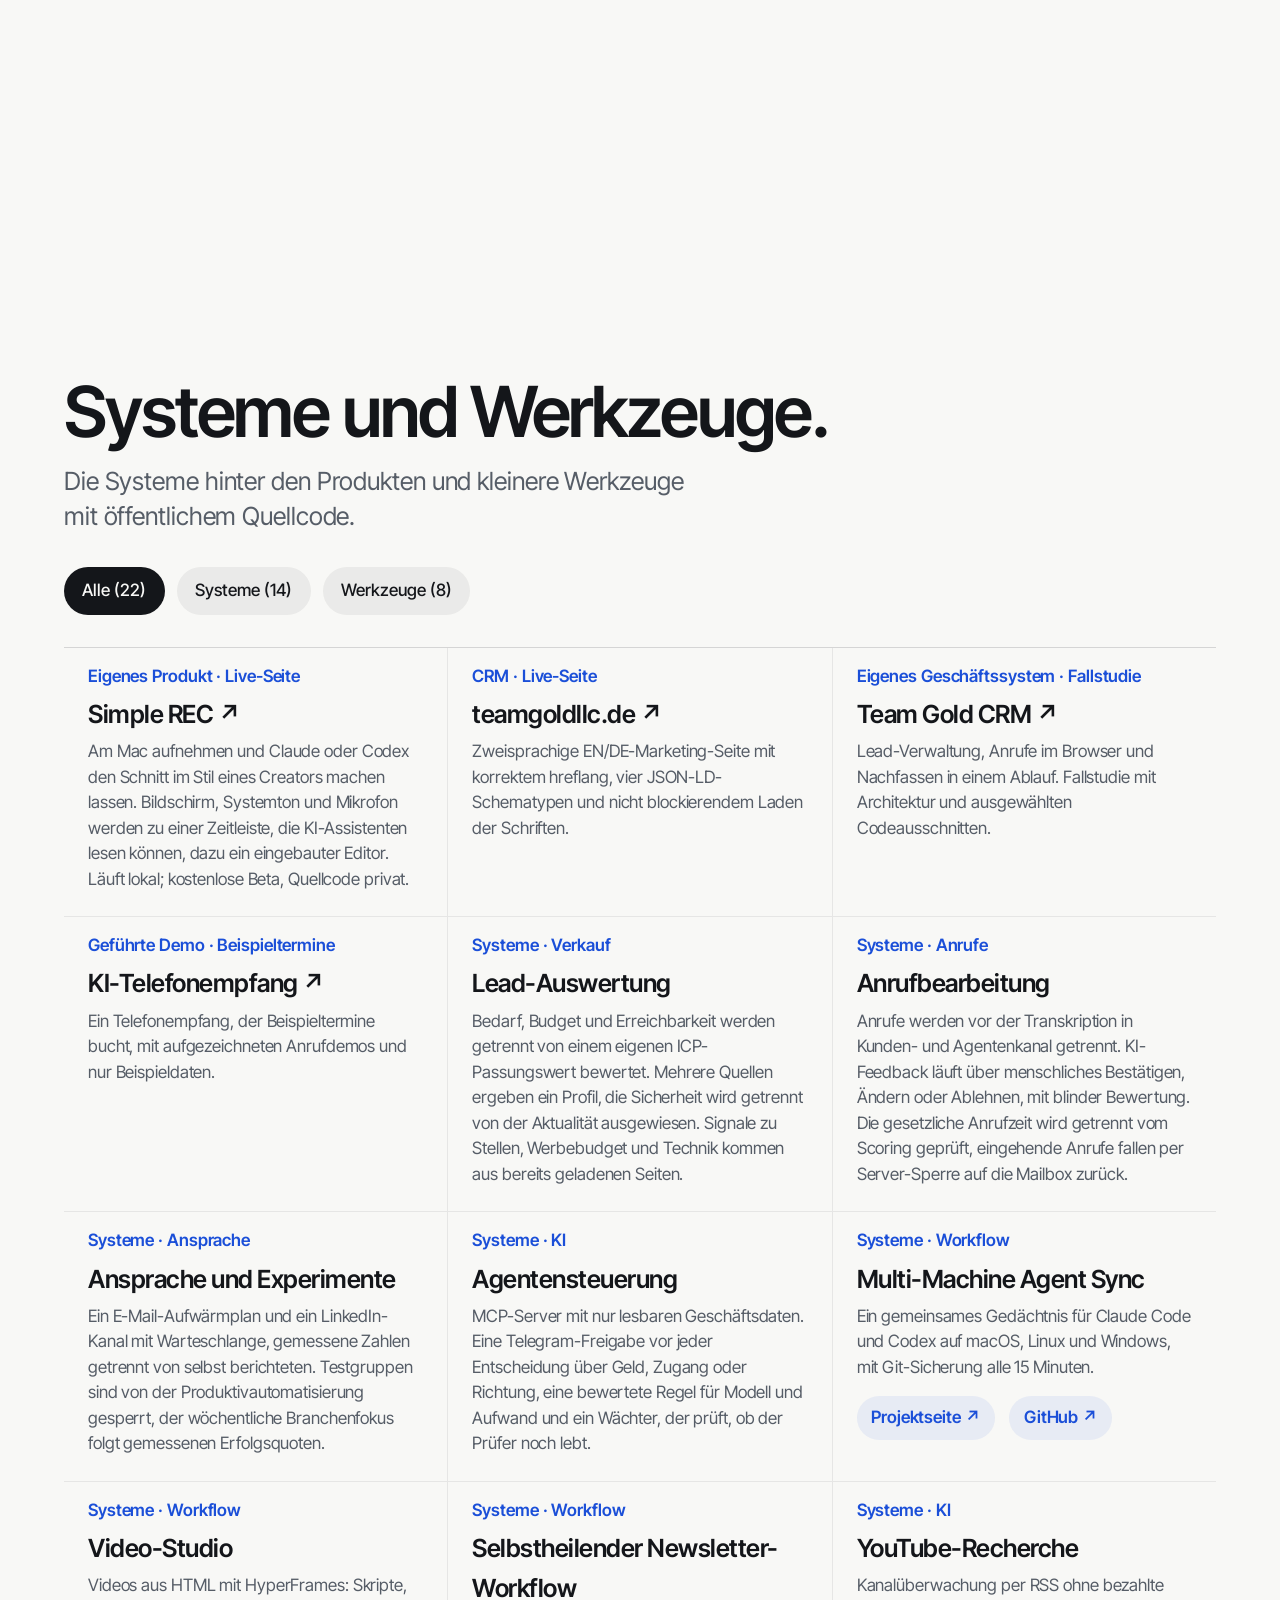
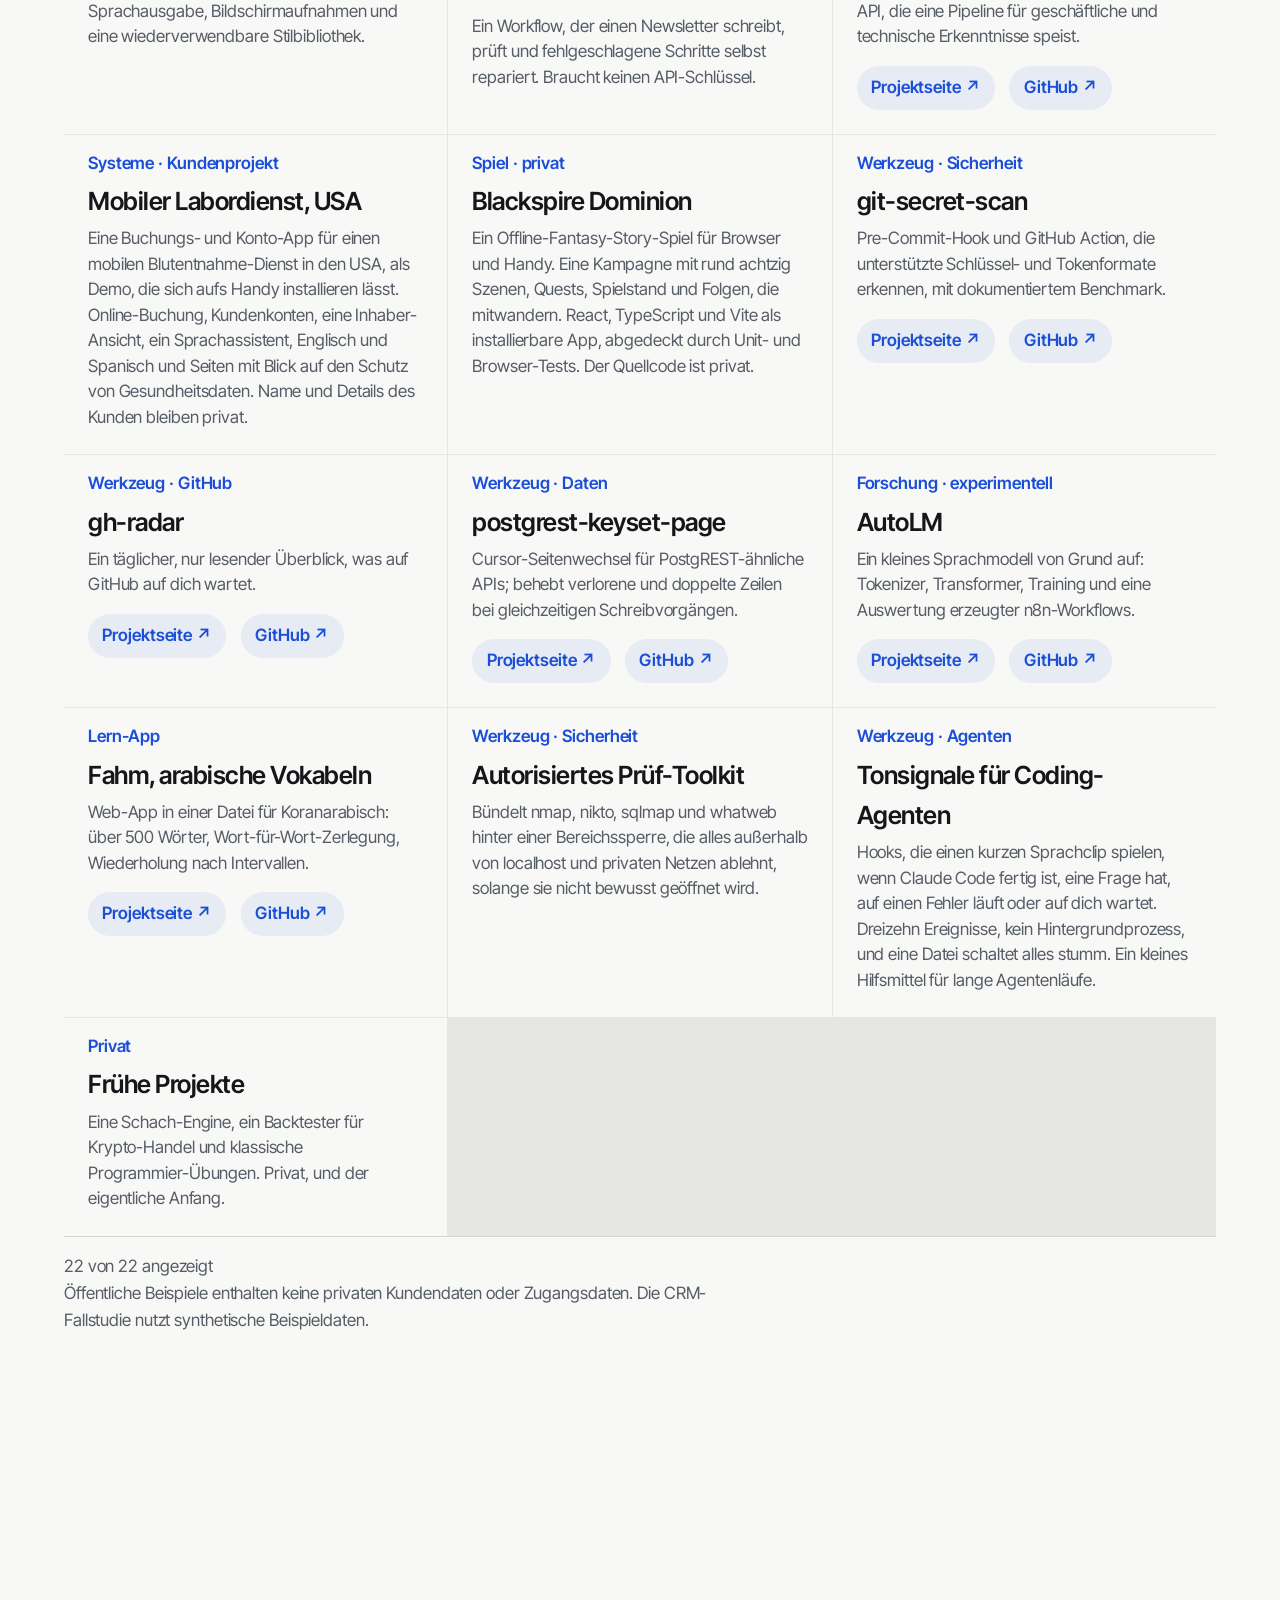
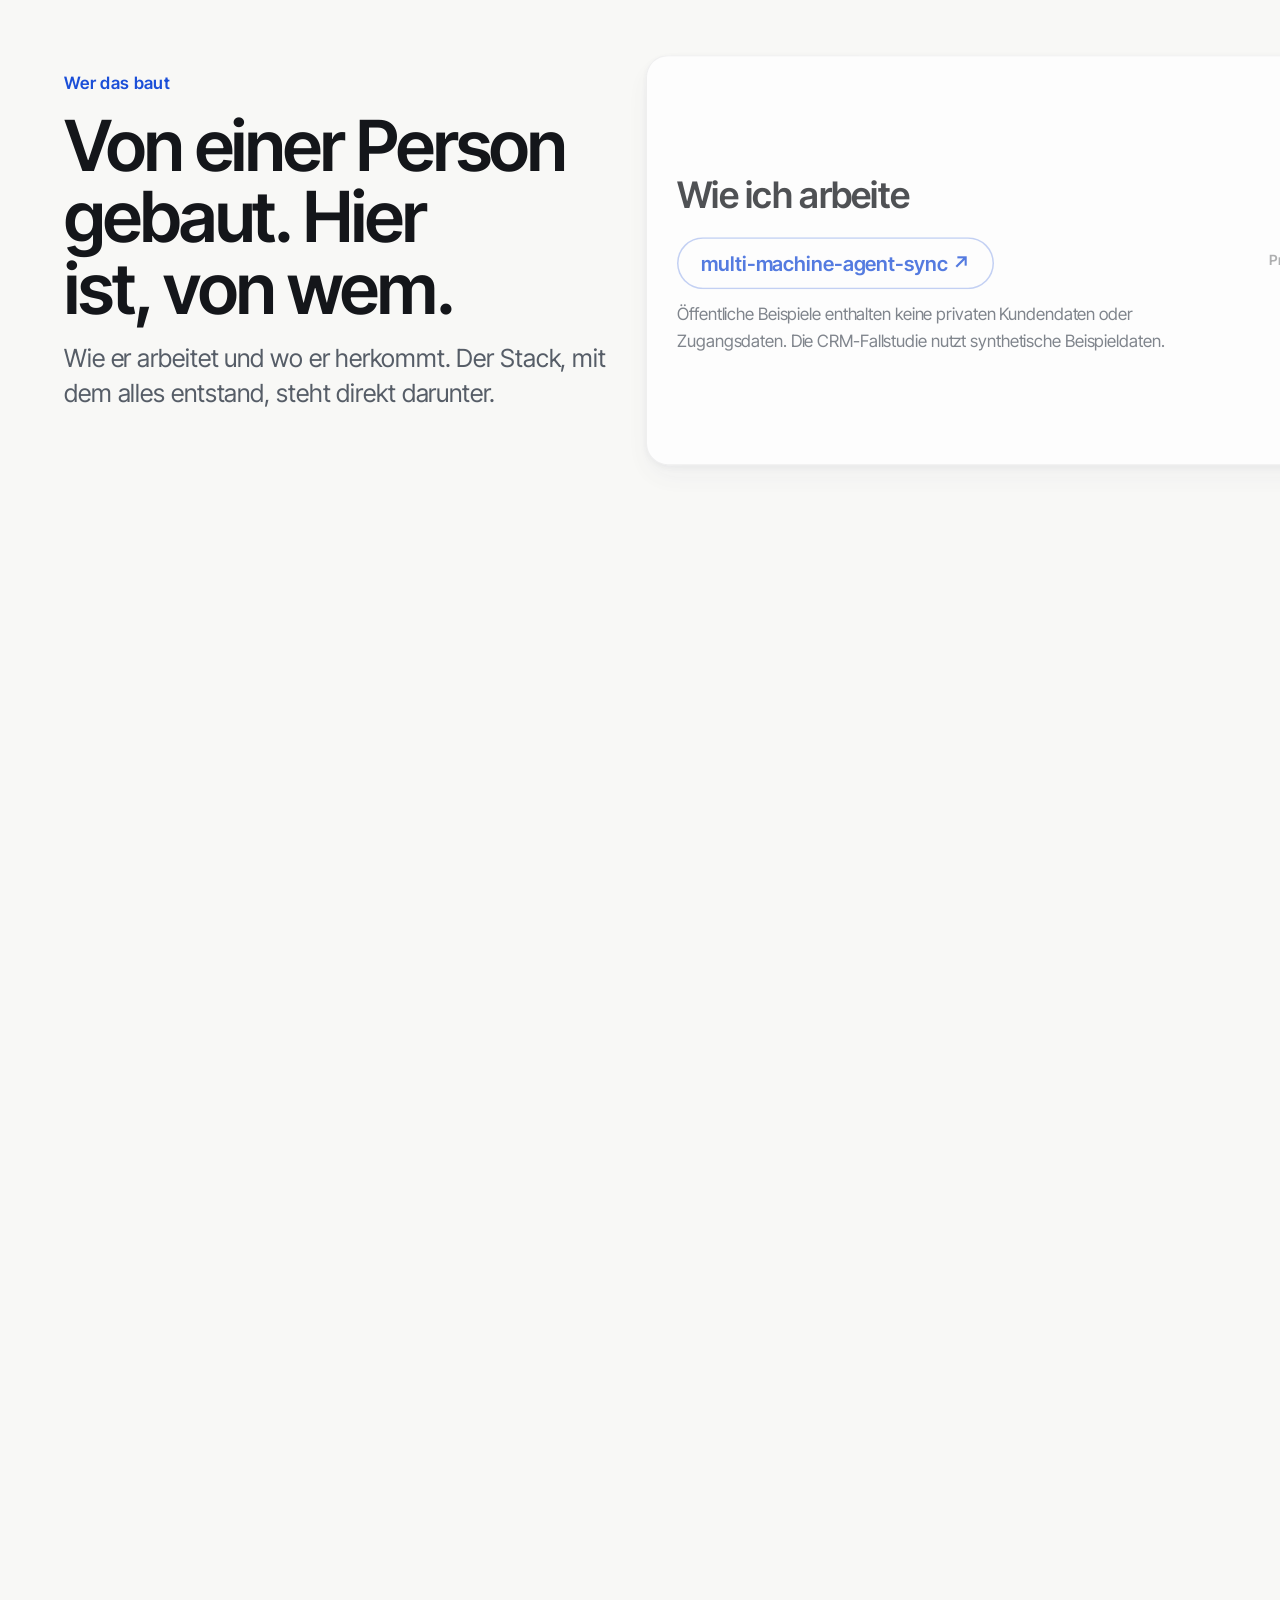
==== commit 94b11d53: "Phones: unpin hero so no blank page with clipped terminal Co-Authored-By: Claude Sonnet 5.5 <noreply" ====
--- a/de/index.html
+++ b/de/index.html
@@ -1032,6 +1032,14 @@
 @media (max-width: 480px) {
   .v4-hero__h1 { max-width: 100%; font-size: clamp(2.2rem, 9vw, 3.4rem); }
   .v4-facts { gap: var(--sc-5); }
+}
+
+/* Phones: the hero stays a normal block. Pinned for 1.85 screens it left an
+   empty page with a clipped terminal once the copy had faded. */
+@media (max-width: 700px) {
+  #hero { height: auto !important; }
+  #hero [data-sc-stage] { position: static; height: auto; overflow: visible; padding-block: var(--sc-5) var(--sc-8); }
+  #hero .v4-hero__copy, #hero .v4-hero__drift, #hero .v4-hero__rig { opacity: 1 !important; transform: none !important; }
 }
 
 /* Reduced motion. "Fewer and gentler, not zero": what carries meaning stays,
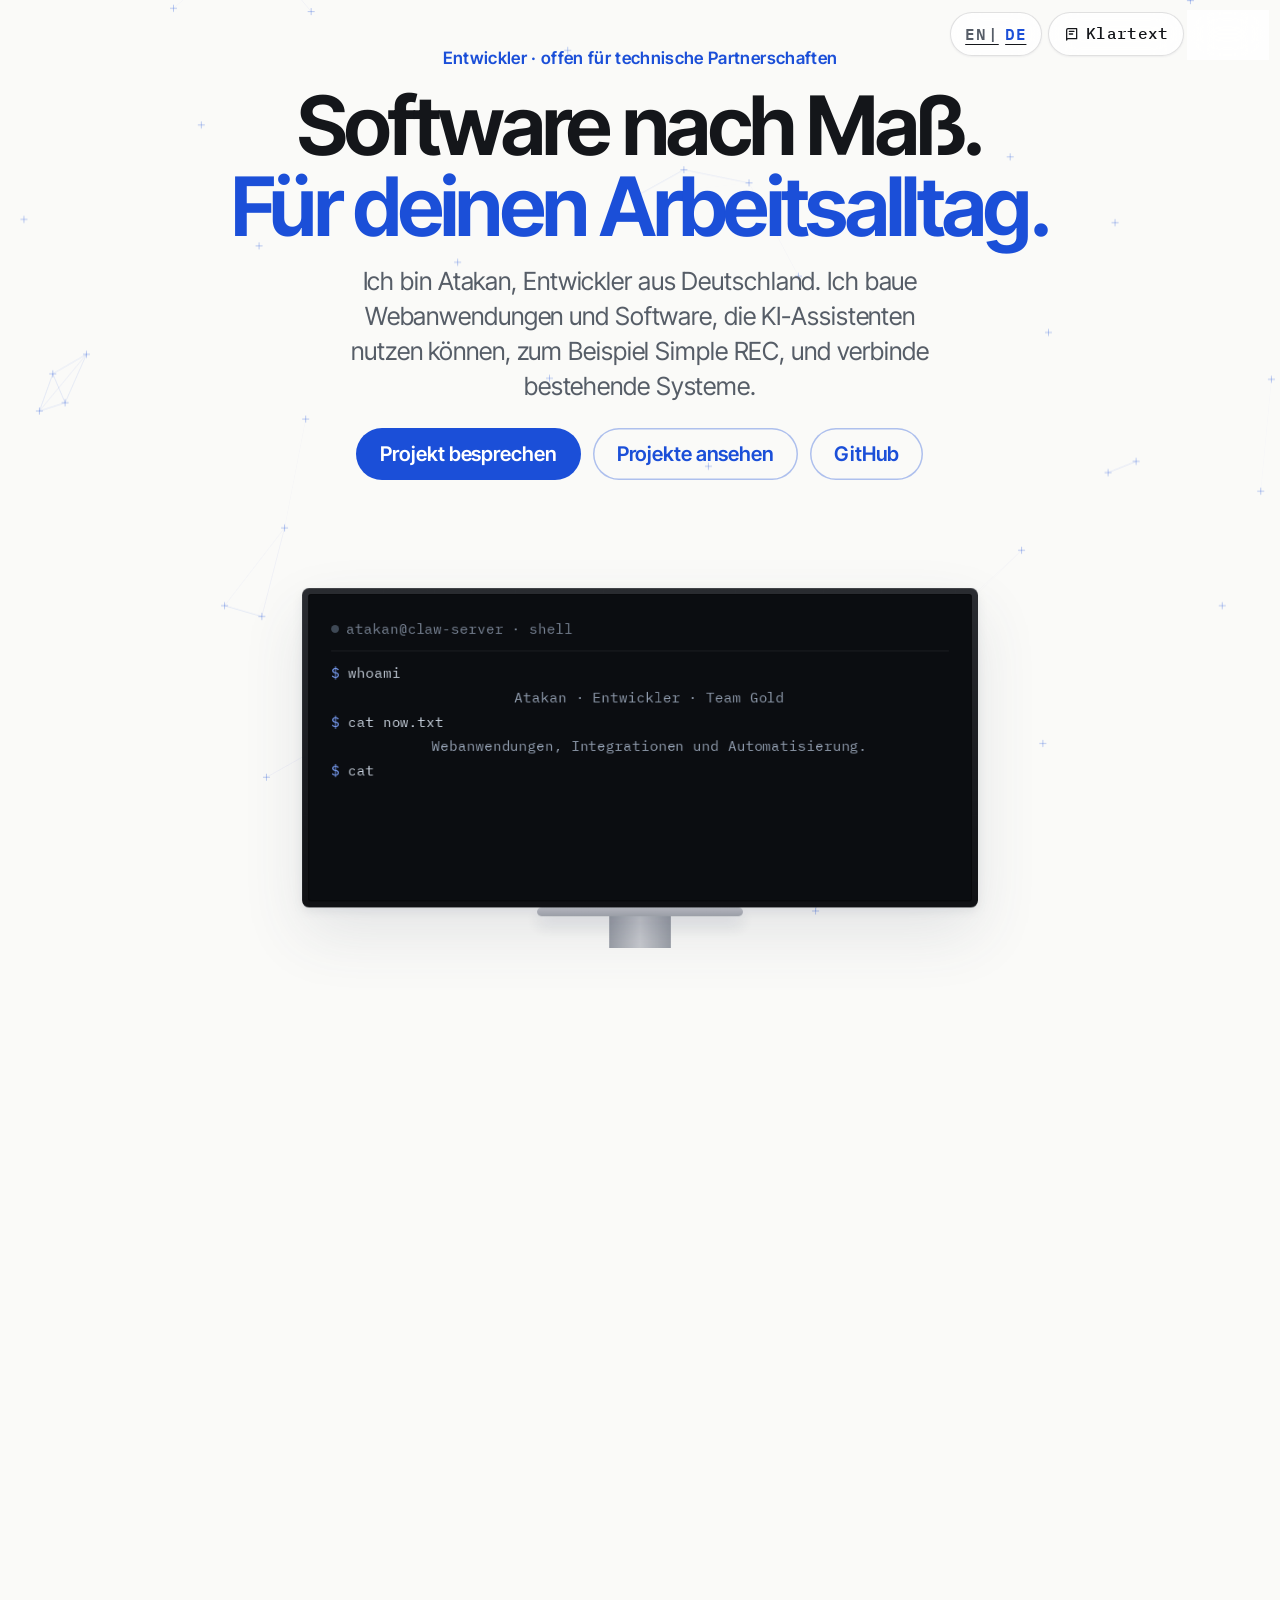
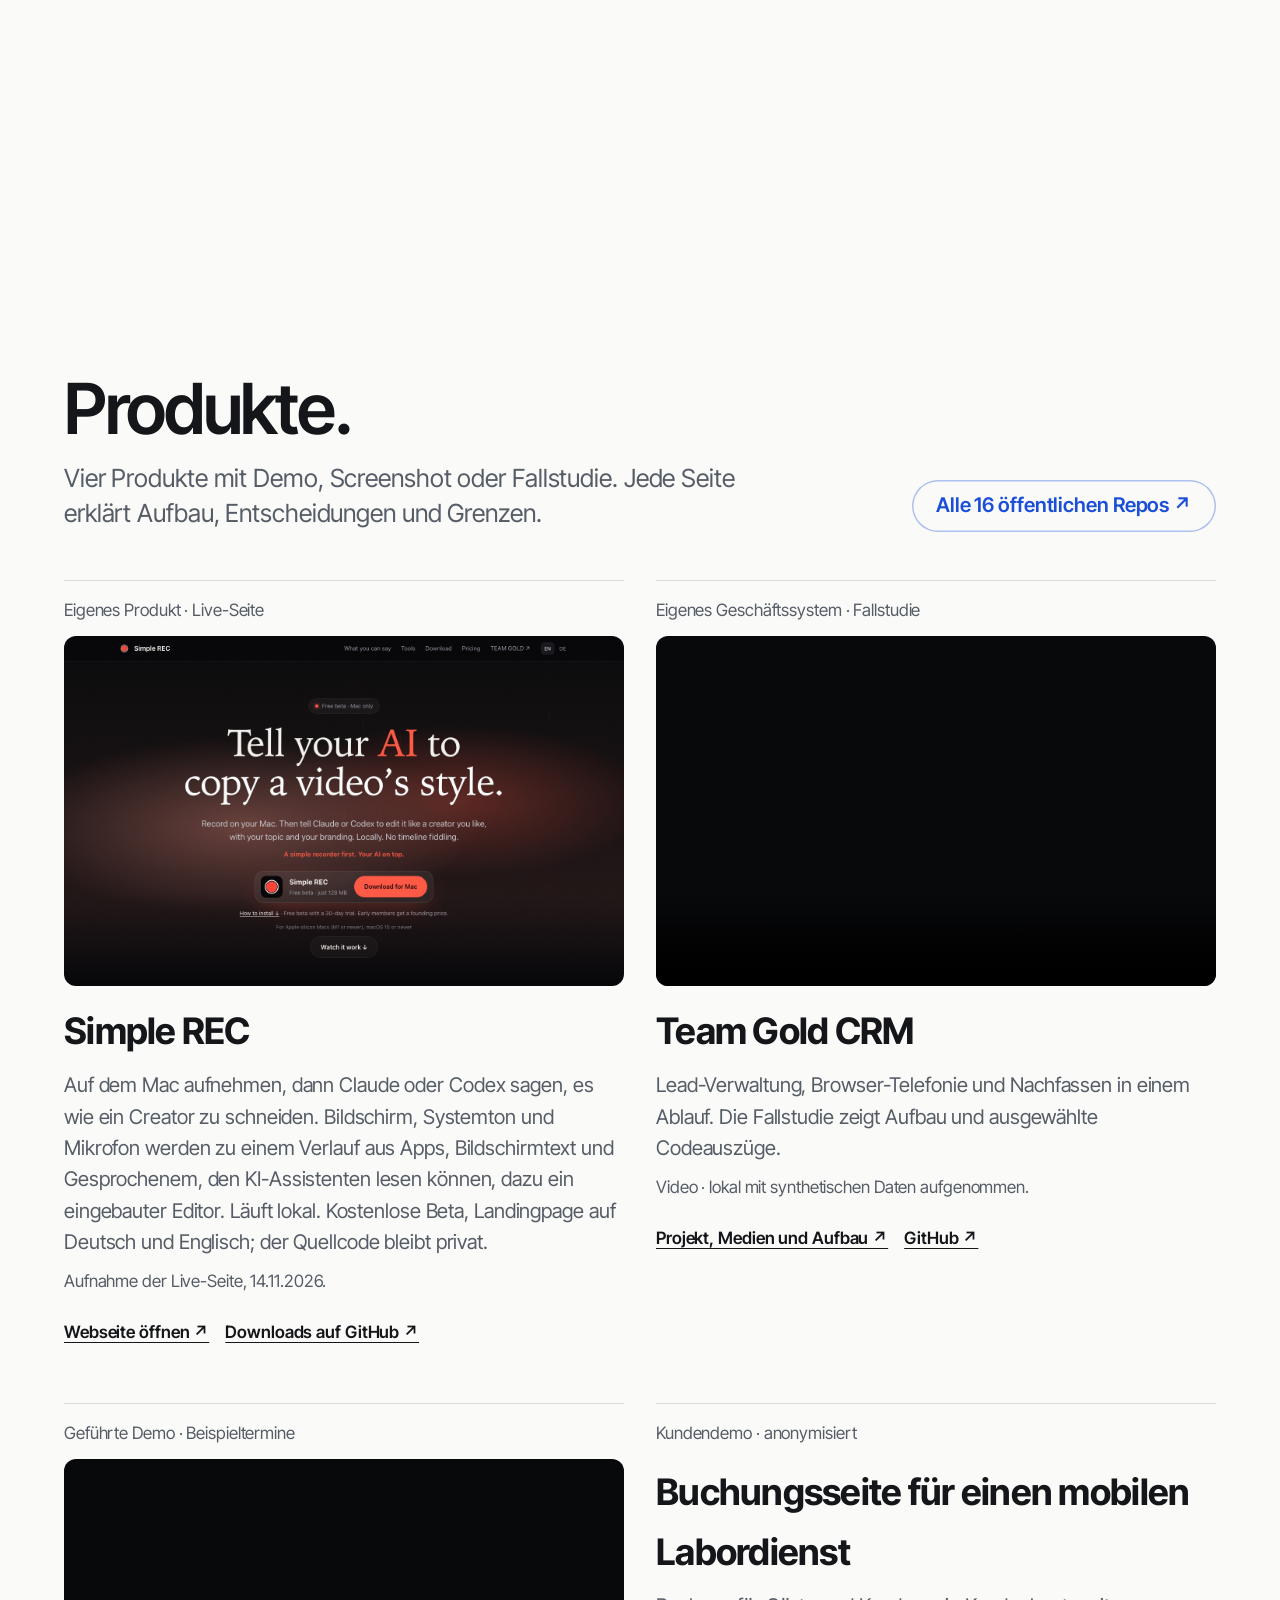
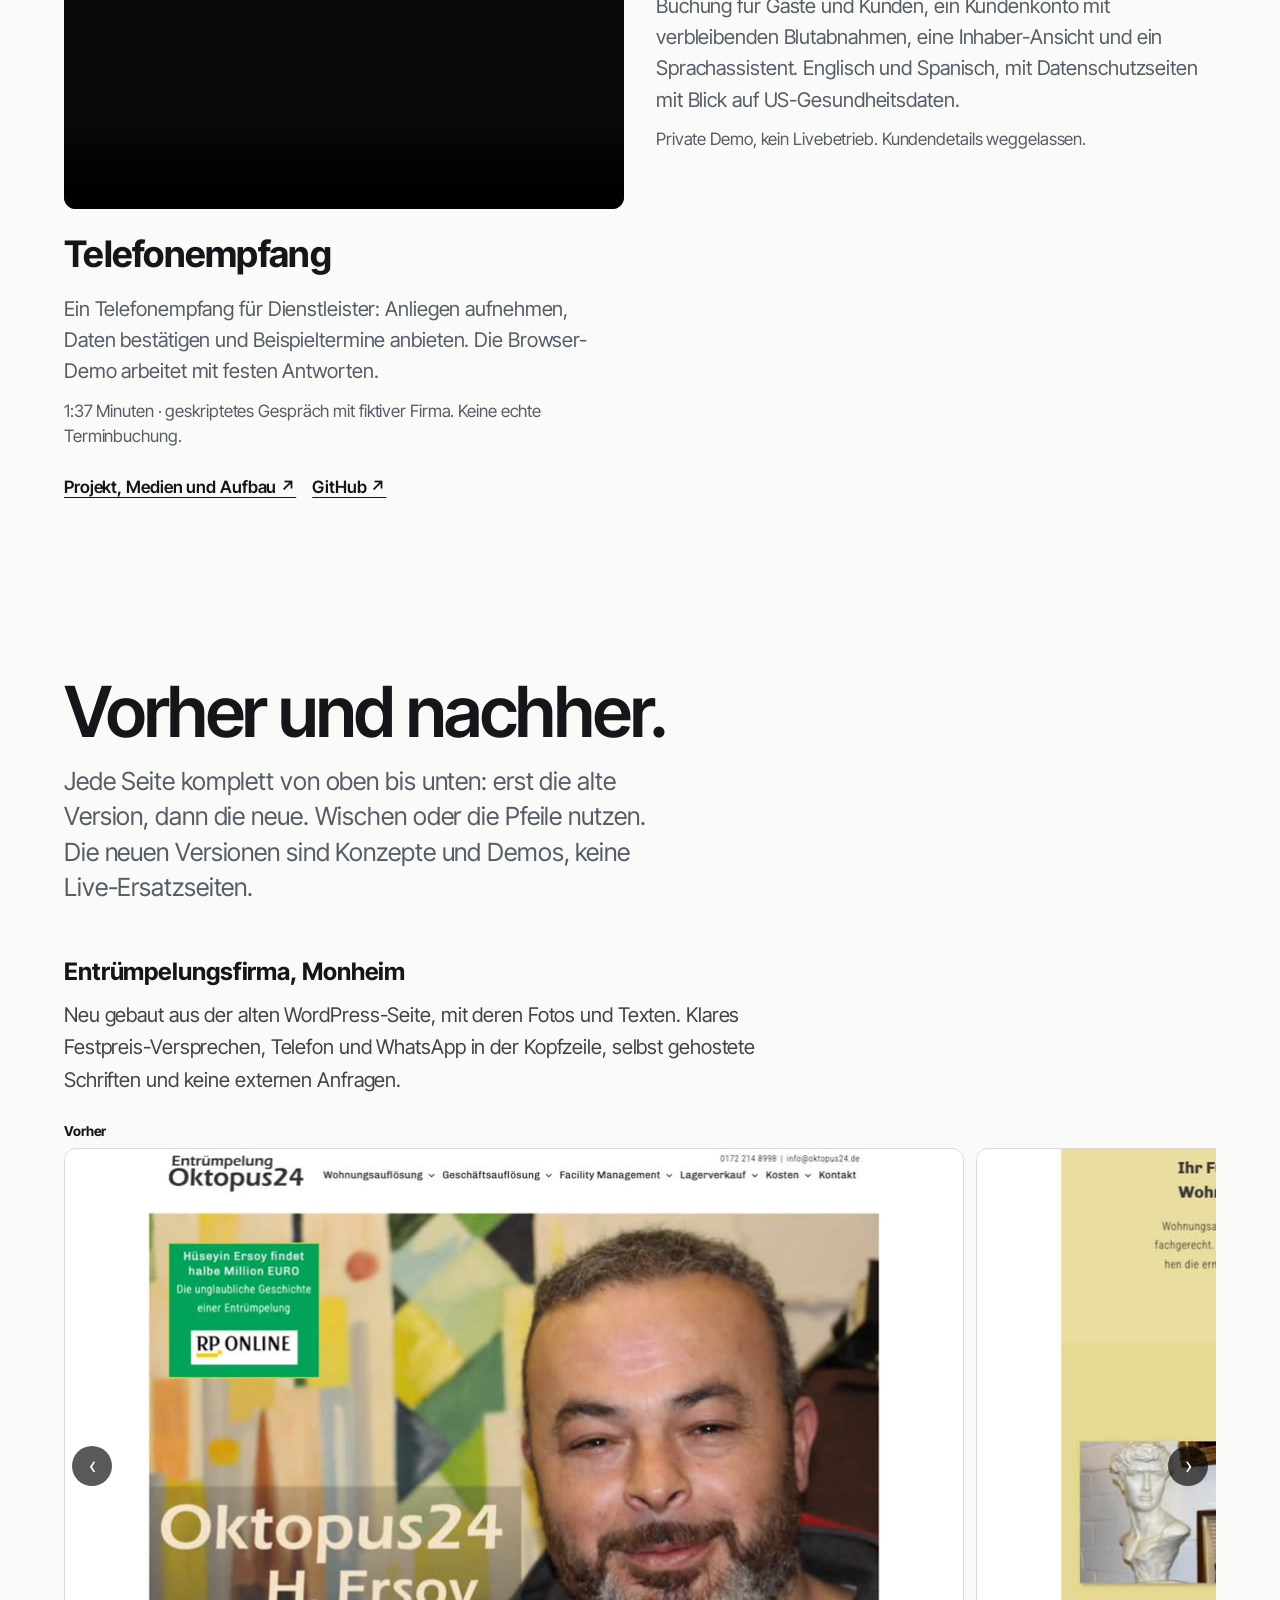
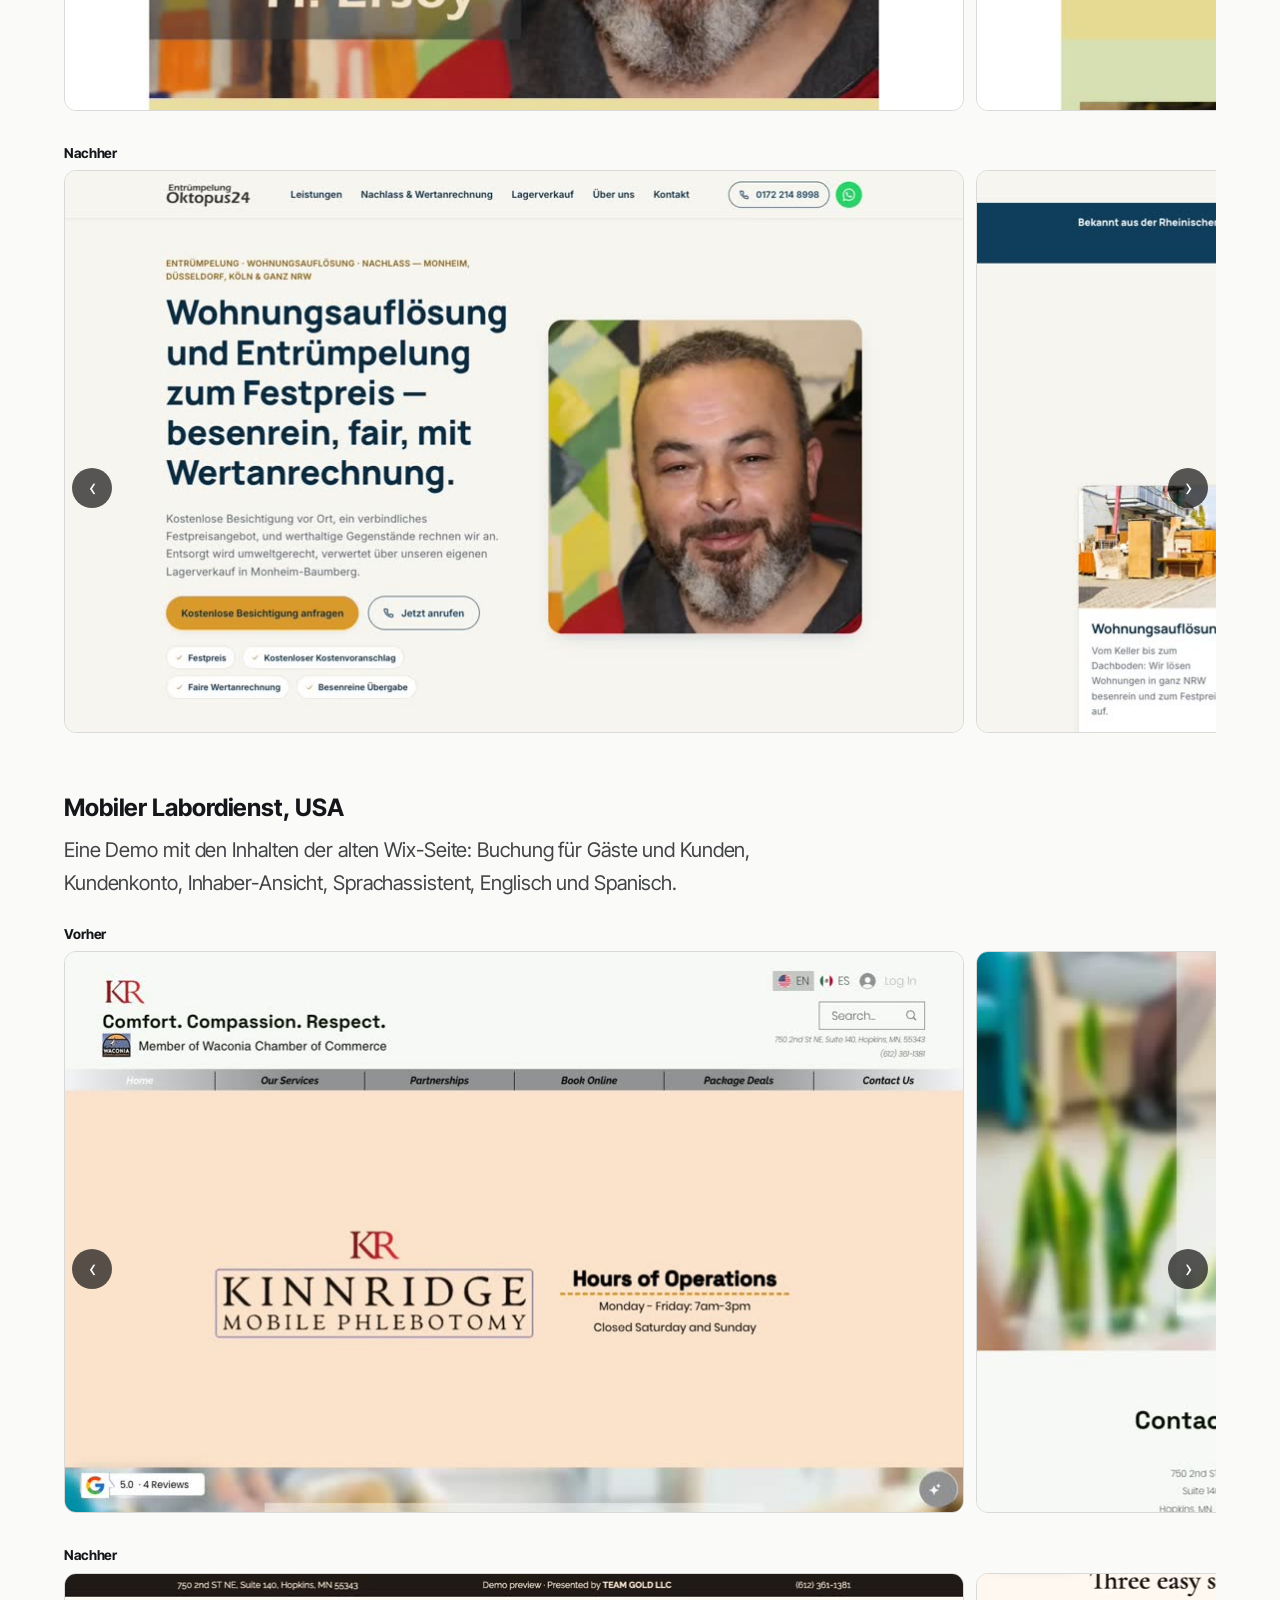
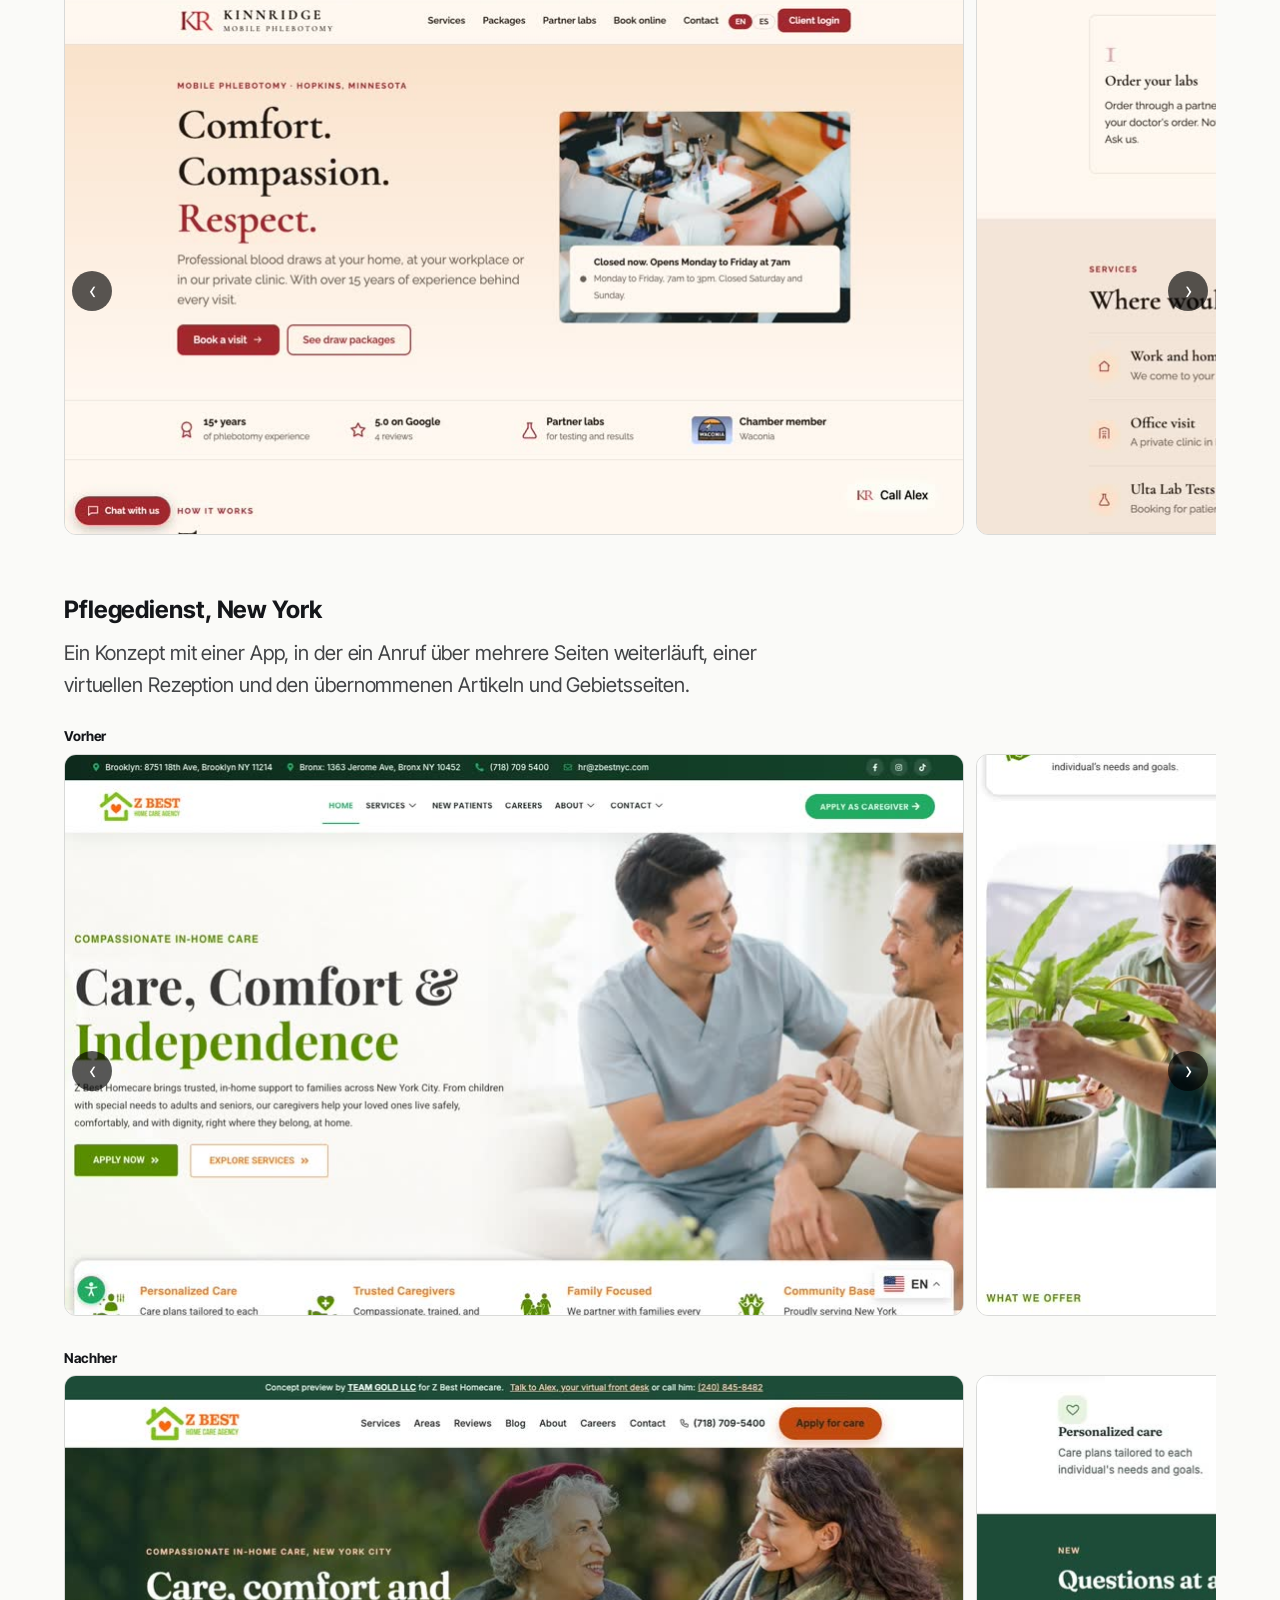
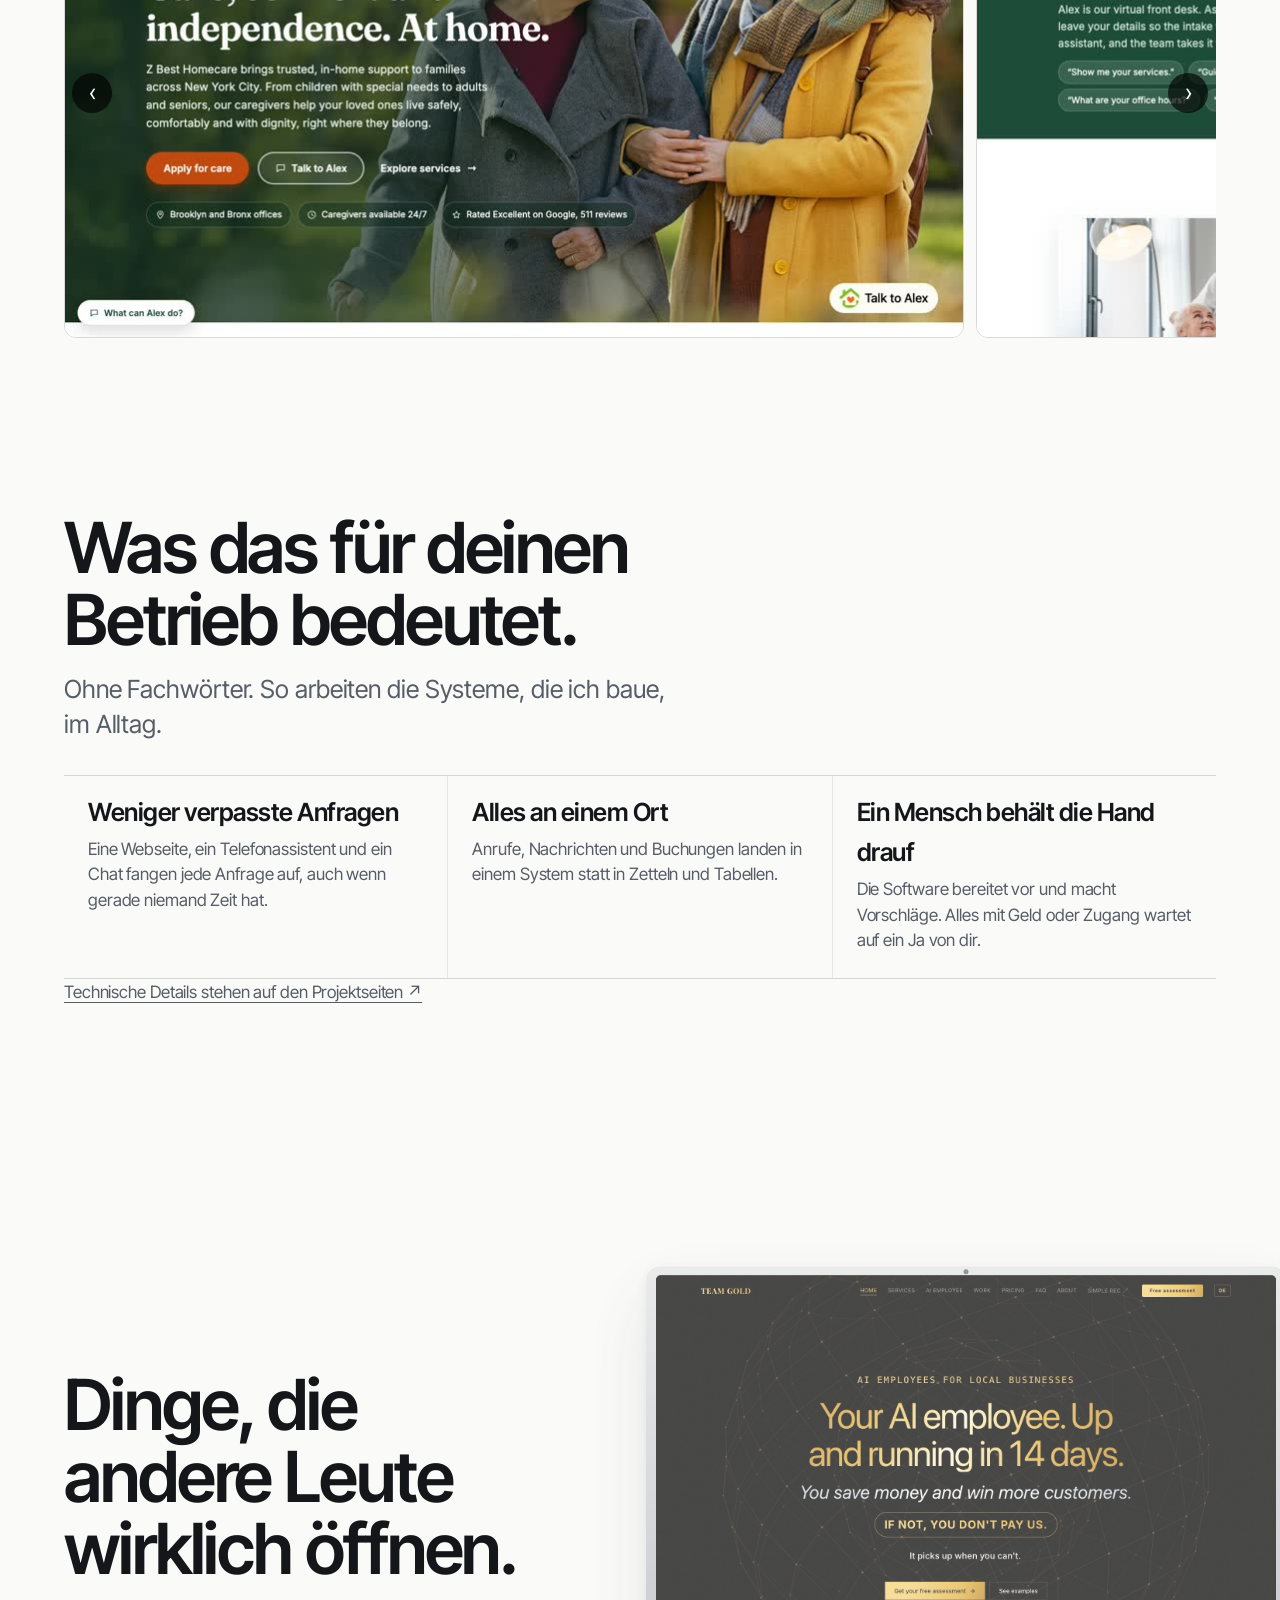
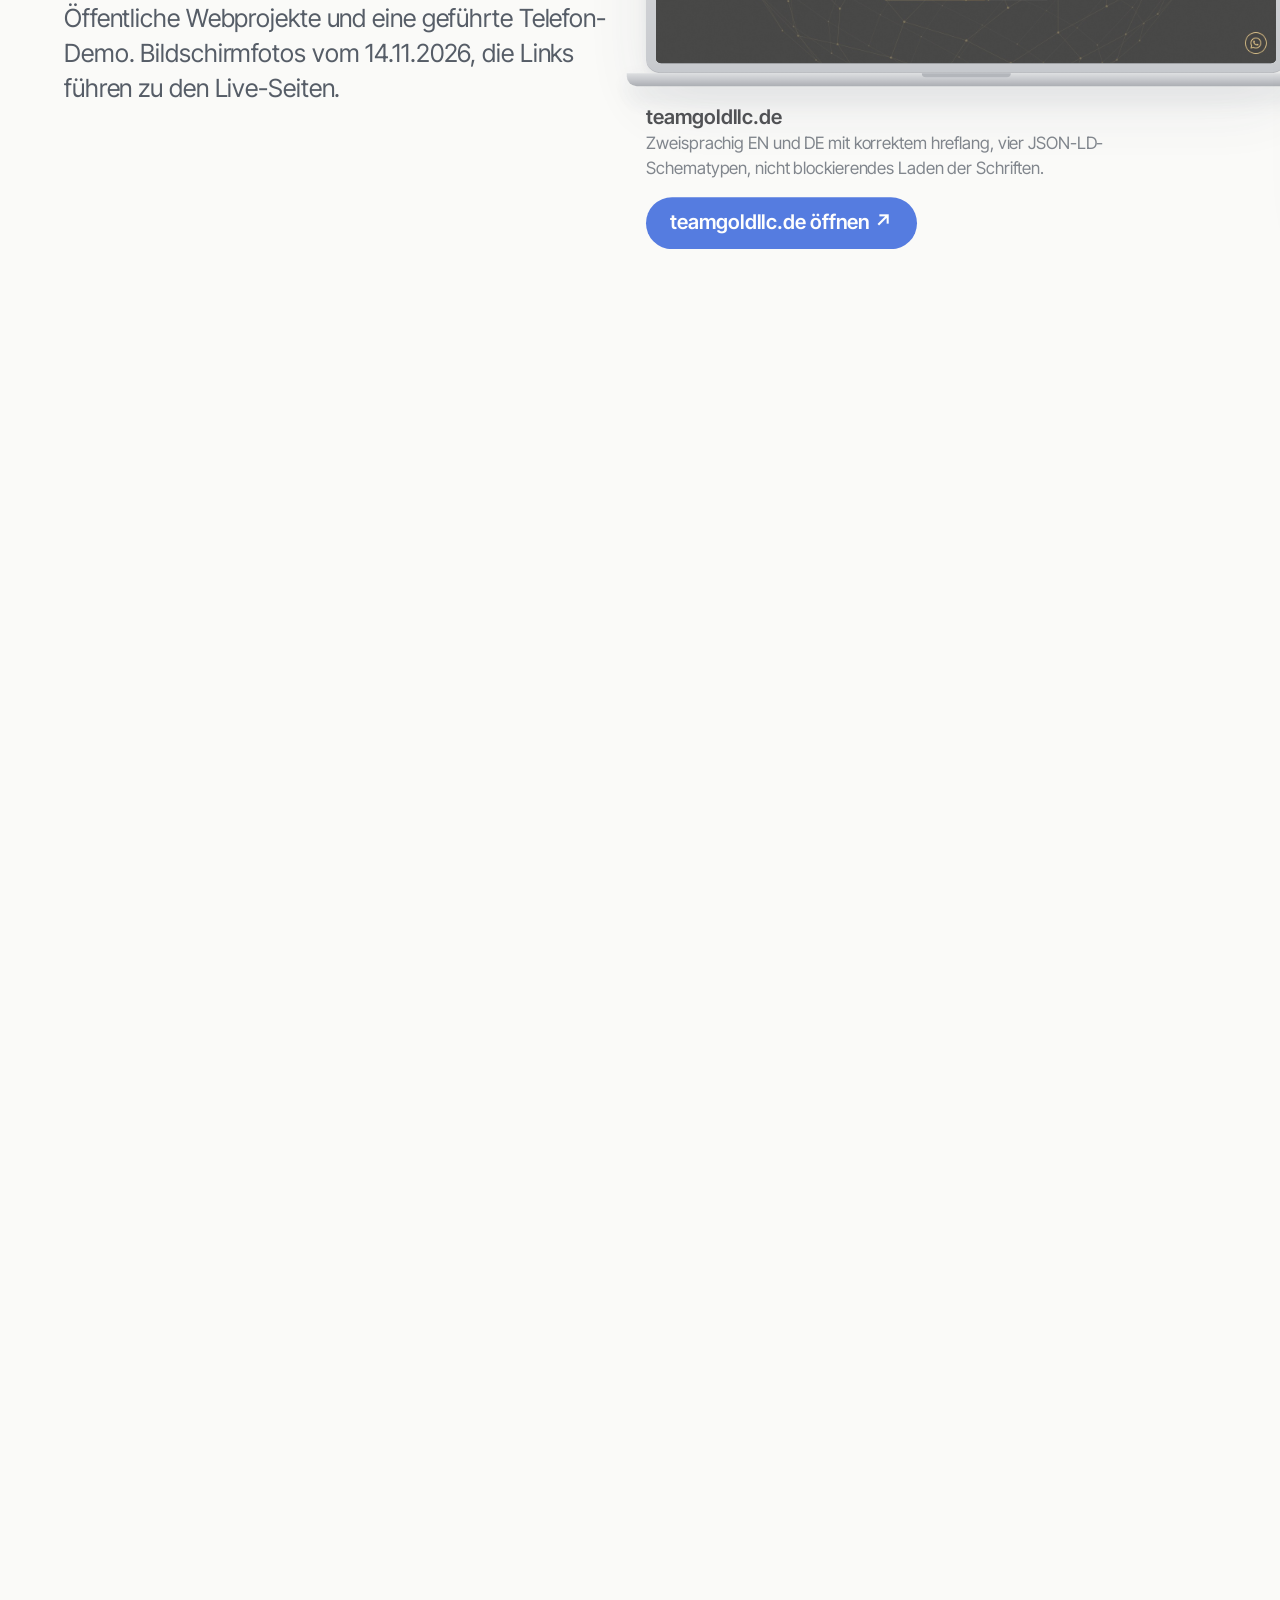
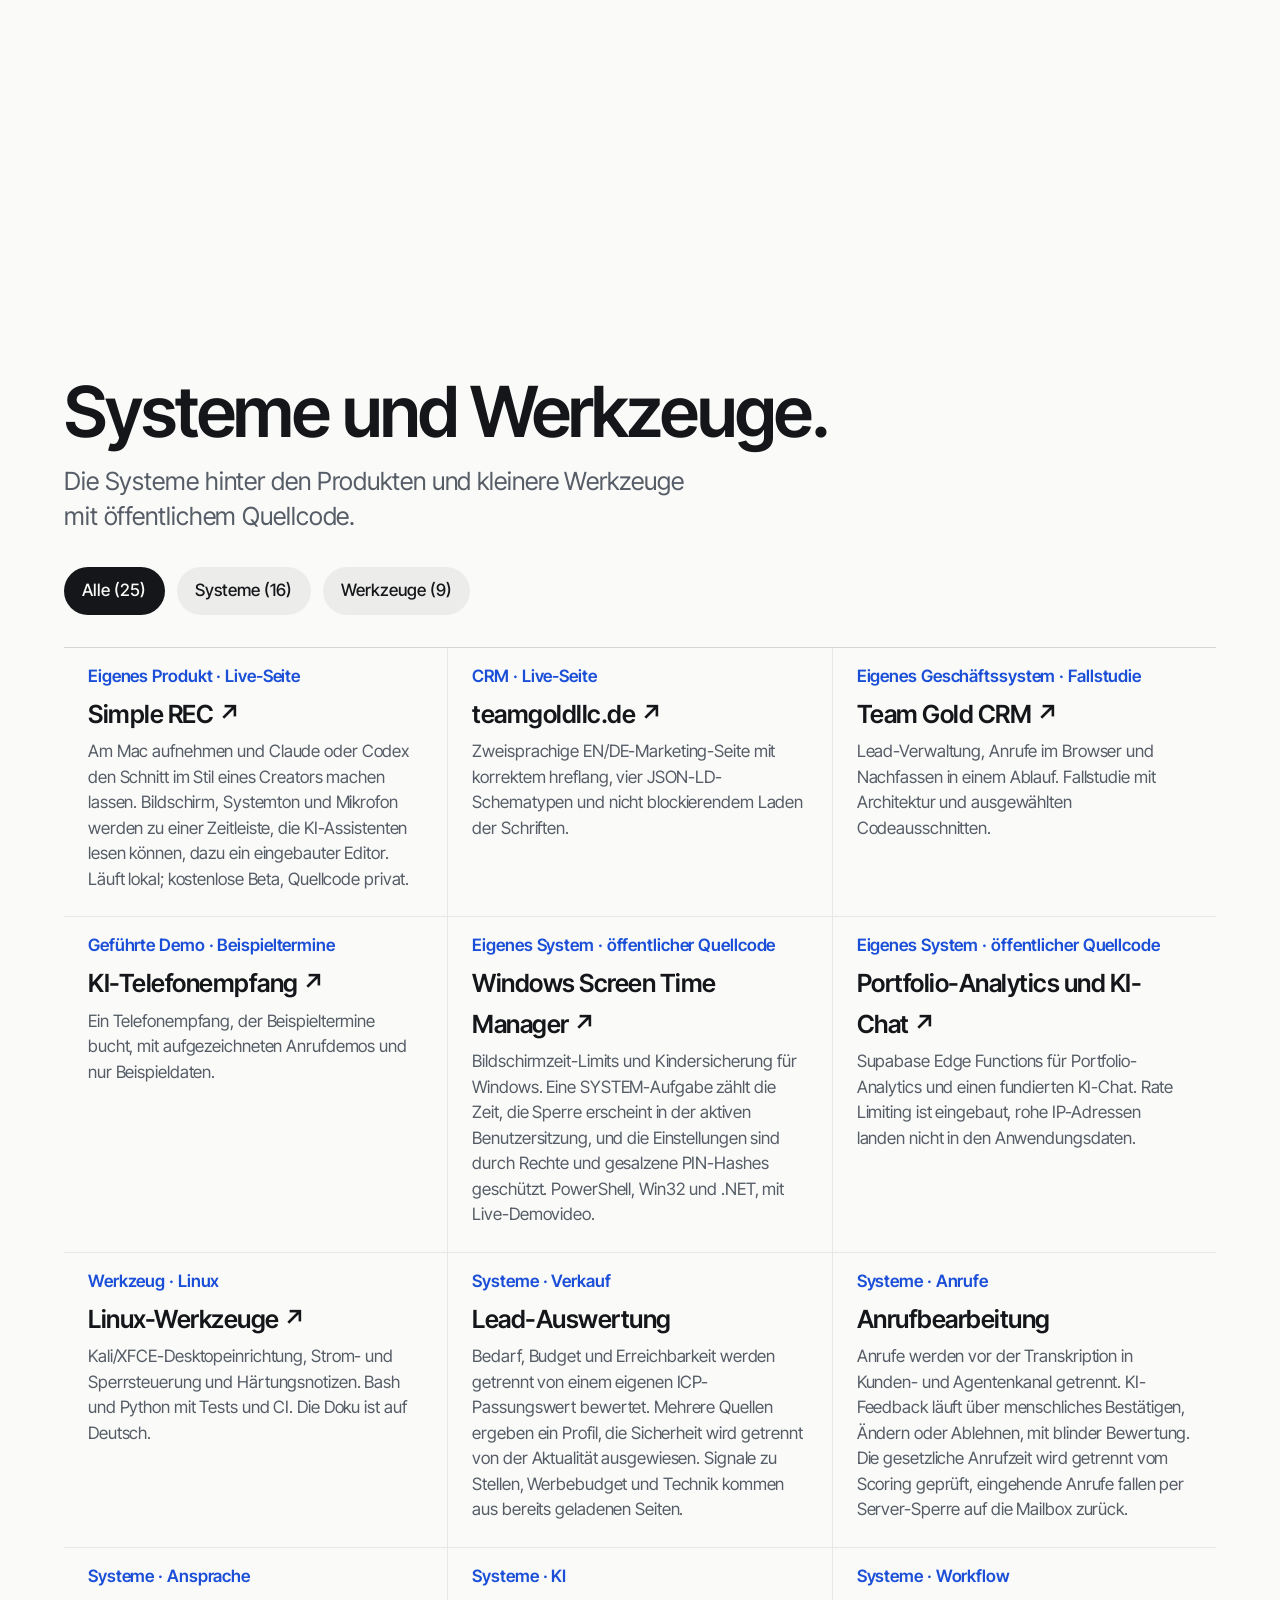
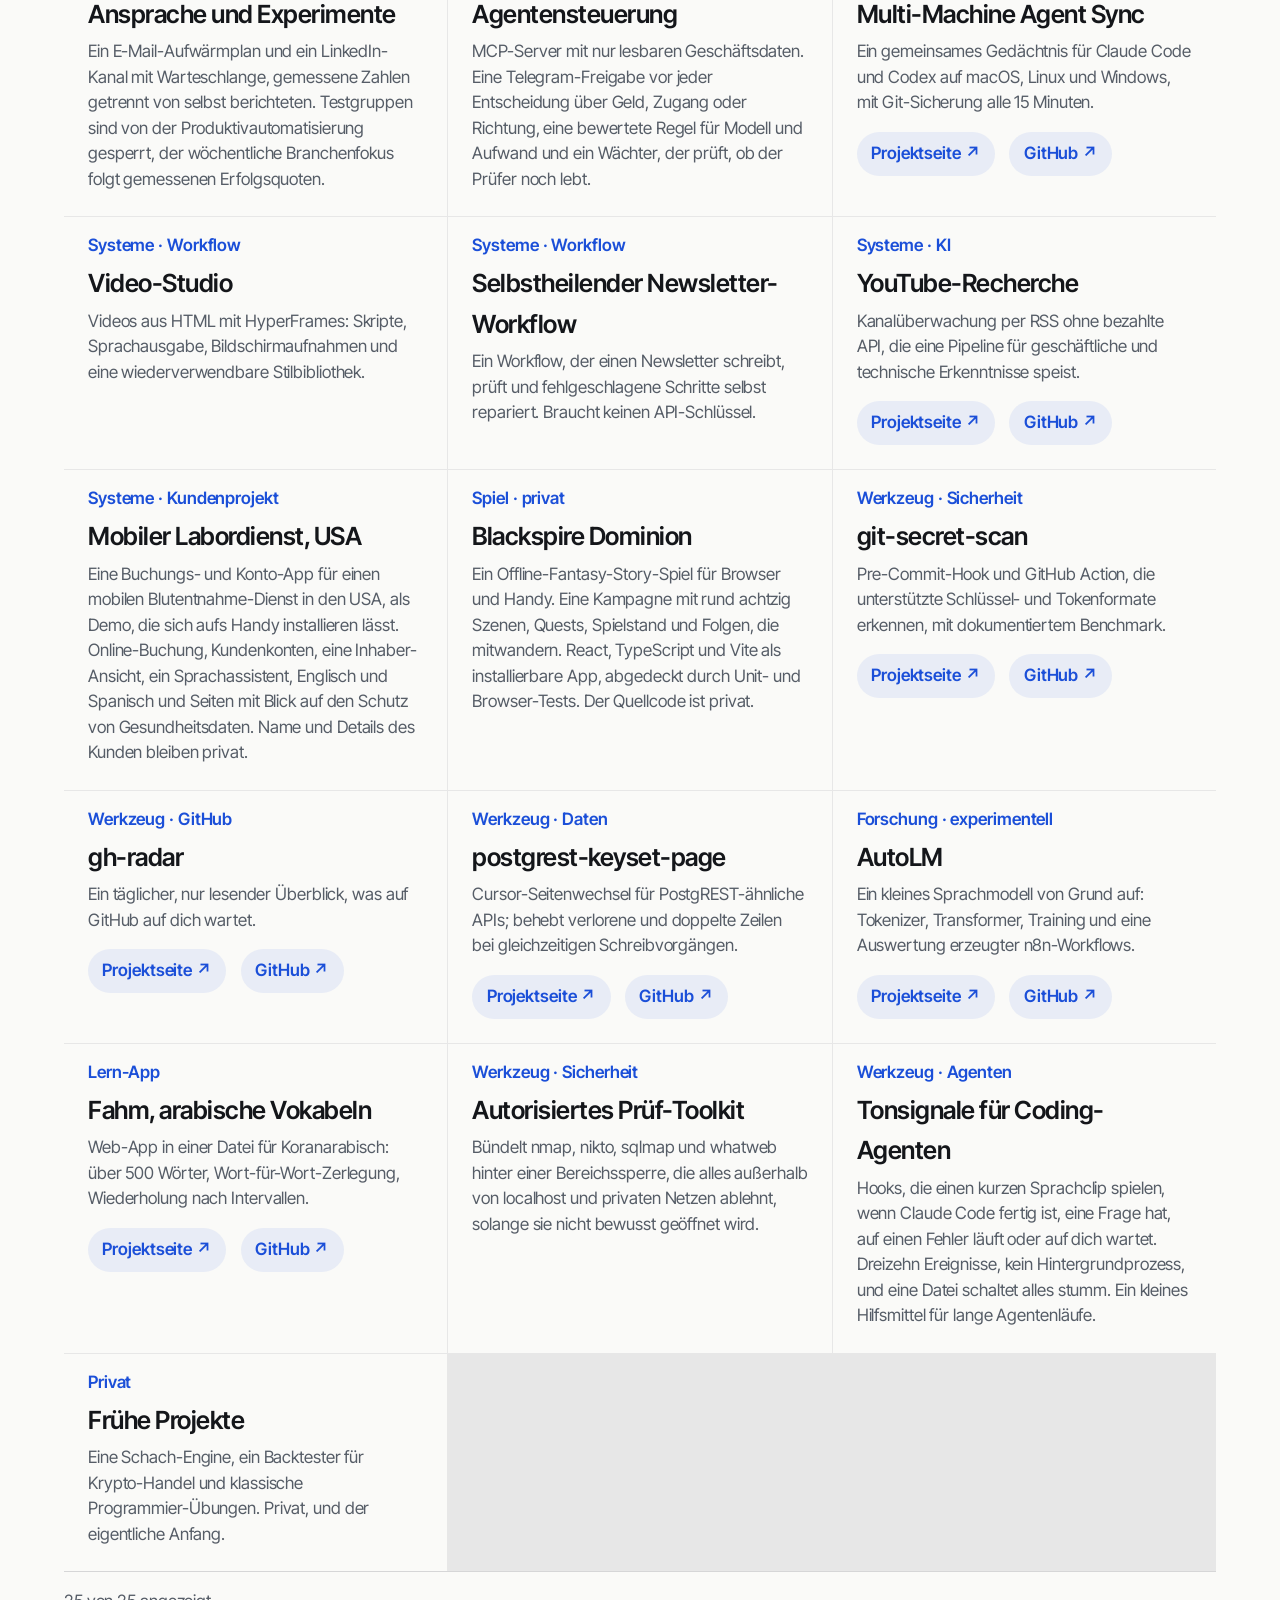
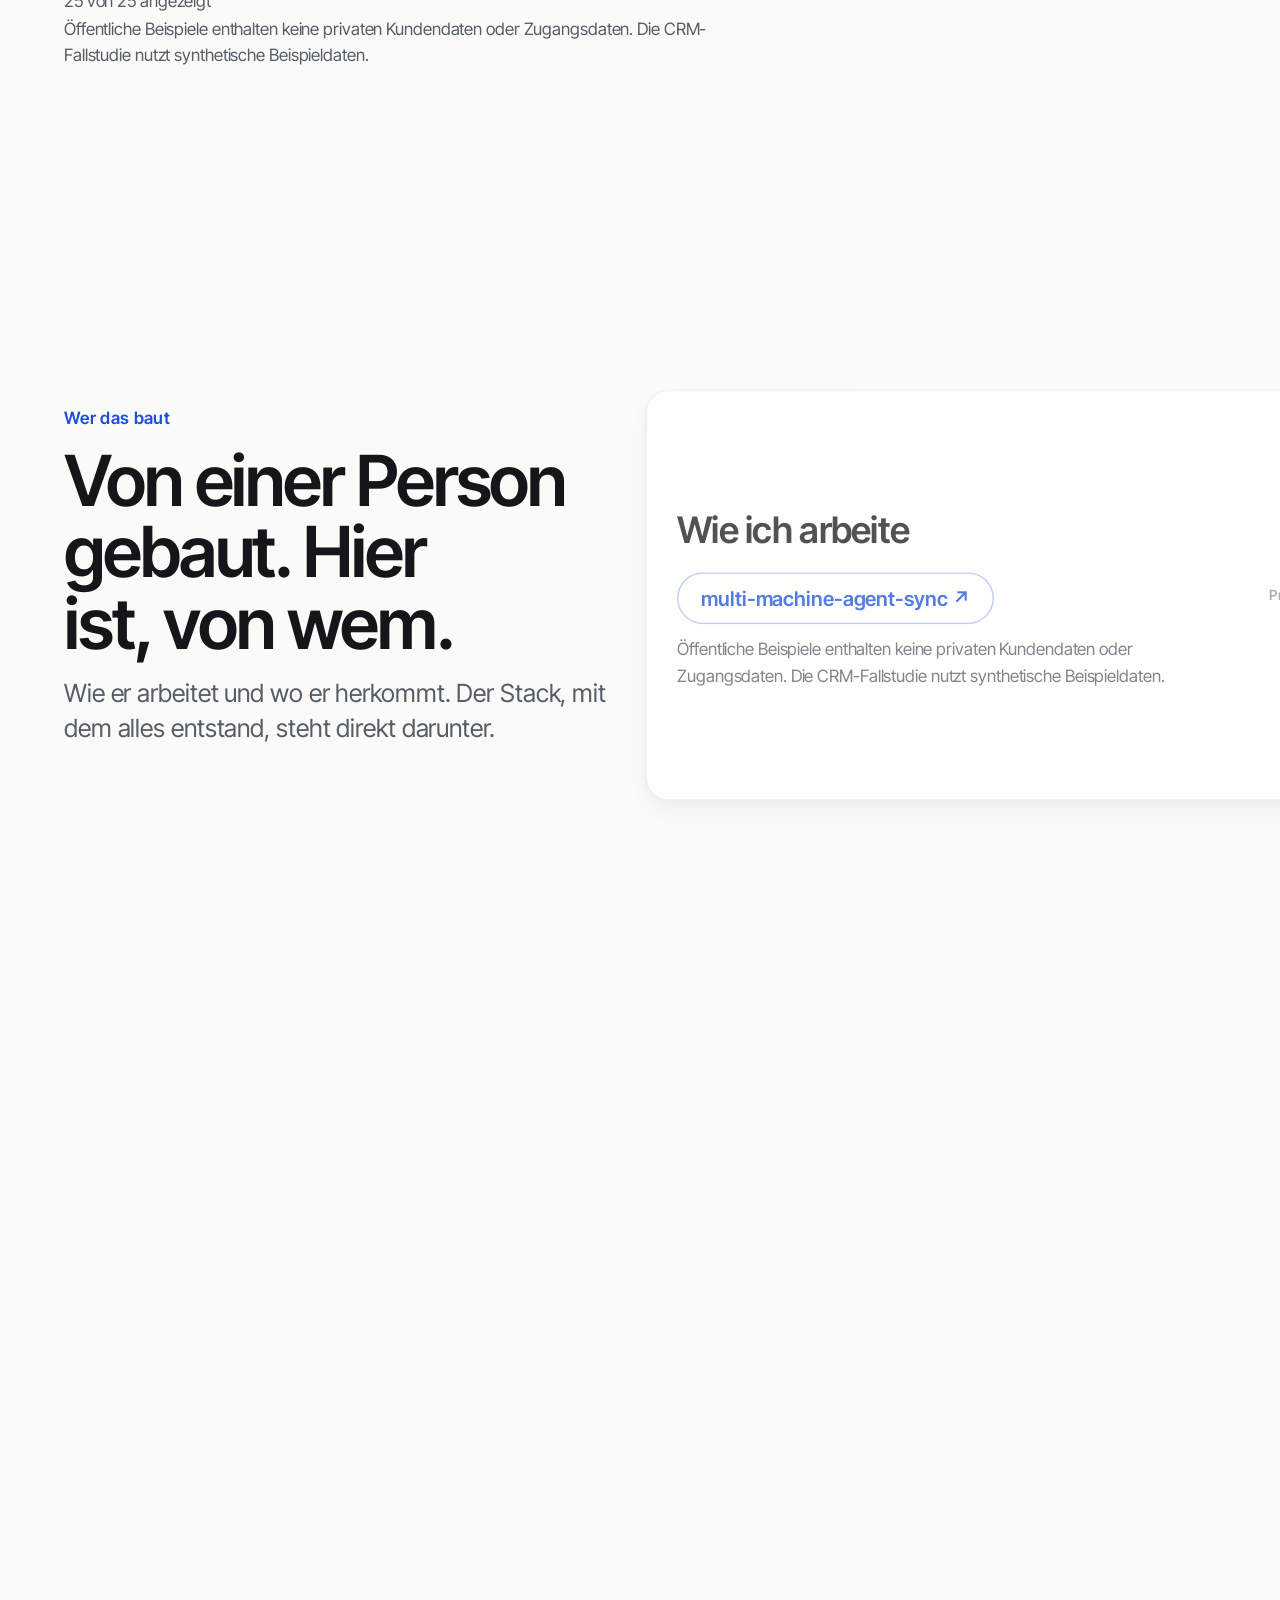
==== commit 7bd7432a: "List windows-screen-time-manager, portfolio-tracker, linux-werkzeuge in project list Co-Authored-By:" ====
--- a/de/index.html
+++ b/de/index.html
@@ -1246,6 +1246,9 @@
         <article class="cat-idx-card" data-cat="systems"><p class="k">CRM · Live-Seite</p><h4><a href="https://teamgoldllc.de" rel="noopener noreferrer">teamgoldllc.de ↗</a></h4><p>Zweisprachige EN/DE-Marketing-Seite mit korrektem hreflang, vier JSON-LD-Schematypen und nicht blockierendem Laden der Schriften.</p></article>
         <article class="cat-idx-card" data-cat="systems"><p class="k">Eigenes Geschäftssystem · Fallstudie</p><h4><a href="https://github.com/Atakan-24/team-gold-crm-showcase" rel="noopener noreferrer">Team Gold CRM ↗</a></h4><p>Lead-Verwaltung, Anrufe im Browser und Nachfassen in einem Ablauf. Fallstudie mit Architektur und ausgewählten Codeausschnitten.</p></article>
         <article class="cat-idx-card" data-cat="systems"><p class="k">Geführte Demo · Beispieltermine</p><h4><a href="https://github.com/Atakan-24/ai-voice-agent-demo" rel="noopener noreferrer">KI-Telefonempfang ↗</a></h4><p>Ein Telefonempfang, der Beispieltermine bucht, mit aufgezeichneten Anrufdemos und nur Beispieldaten.</p></article>
+        <article class="cat-idx-card" data-cat="systems"><p class="k">Eigenes System · öffentlicher Quellcode</p><h4><a href="https://github.com/Atakan-24/windows-screen-time-manager" rel="noopener noreferrer">Windows Screen Time Manager ↗</a></h4><p>Bildschirmzeit-Limits und Kindersicherung für Windows. Eine SYSTEM-Aufgabe zählt die Zeit, die Sperre erscheint in der aktiven Benutzersitzung, und die Einstellungen sind durch Rechte und gesalzene PIN-Hashes geschützt. PowerShell, Win32 und .NET, mit Live-Demovideo.</p></article>
+        <article class="cat-idx-card" data-cat="systems"><p class="k">Eigenes System · öffentlicher Quellcode</p><h4><a href="https://github.com/Atakan-24/portfolio-tracker" rel="noopener noreferrer">Portfolio-Analytics und KI-Chat ↗</a></h4><p>Supabase Edge Functions für Portfolio-Analytics und einen fundierten KI-Chat. Rate Limiting ist eingebaut, rohe IP-Adressen landen nicht in den Anwendungsdaten.</p></article>
+        <article class="cat-idx-card" data-cat="tools"><p class="k">Werkzeug · Linux</p><h4><a href="https://github.com/Atakan-24/linux-werkzeuge" rel="noopener noreferrer">Linux-Werkzeuge ↗</a></h4><p>Kali/XFCE-Desktopeinrichtung, Strom- und Sperrsteuerung und Härtungsnotizen. Bash und Python mit Tests und CI. Die Doku ist auf Deutsch.</p></article>
                 <article class="cat-idx-card" data-cat="systems"><p class="k">Systeme · Verkauf</p><h4>Lead-Auswertung</h4><p>Bedarf, Budget und Erreichbarkeit werden getrennt von einem eigenen ICP-Passungswert bewertet. Mehrere Quellen ergeben ein Profil, die Sicherheit wird getrennt von der Aktualität ausgewiesen. Signale zu Stellen, Werbebudget und Technik kommen aus bereits geladenen Seiten.</p></article>
         <article class="cat-idx-card" data-cat="systems"><p class="k">Systeme · Anrufe</p><h4>Anrufbearbeitung</h4><p>Anrufe werden vor der Transkription in Kunden- und Agentenkanal getrennt. KI-Feedback läuft über menschliches Bestätigen, Ändern oder Ablehnen, mit blinder Bewertung. Die gesetzliche Anrufzeit wird getrennt vom Scoring geprüft, eingehende Anrufe fallen per Server-Sperre auf die Mailbox zurück.</p></article>
         <article class="cat-idx-card" data-cat="systems"><p class="k">Systeme · Ansprache</p><h4>Ansprache und Experimente</h4><p>Ein E-Mail-Aufwärmplan und ein LinkedIn-Kanal mit Warteschlange, gemessene Zahlen getrennt von selbst berichteten. Testgruppen sind von der Produktivautomatisierung gesperrt, der wöchentliche Branchenfokus folgt gemessenen Erfolgsquoten.</p></article>
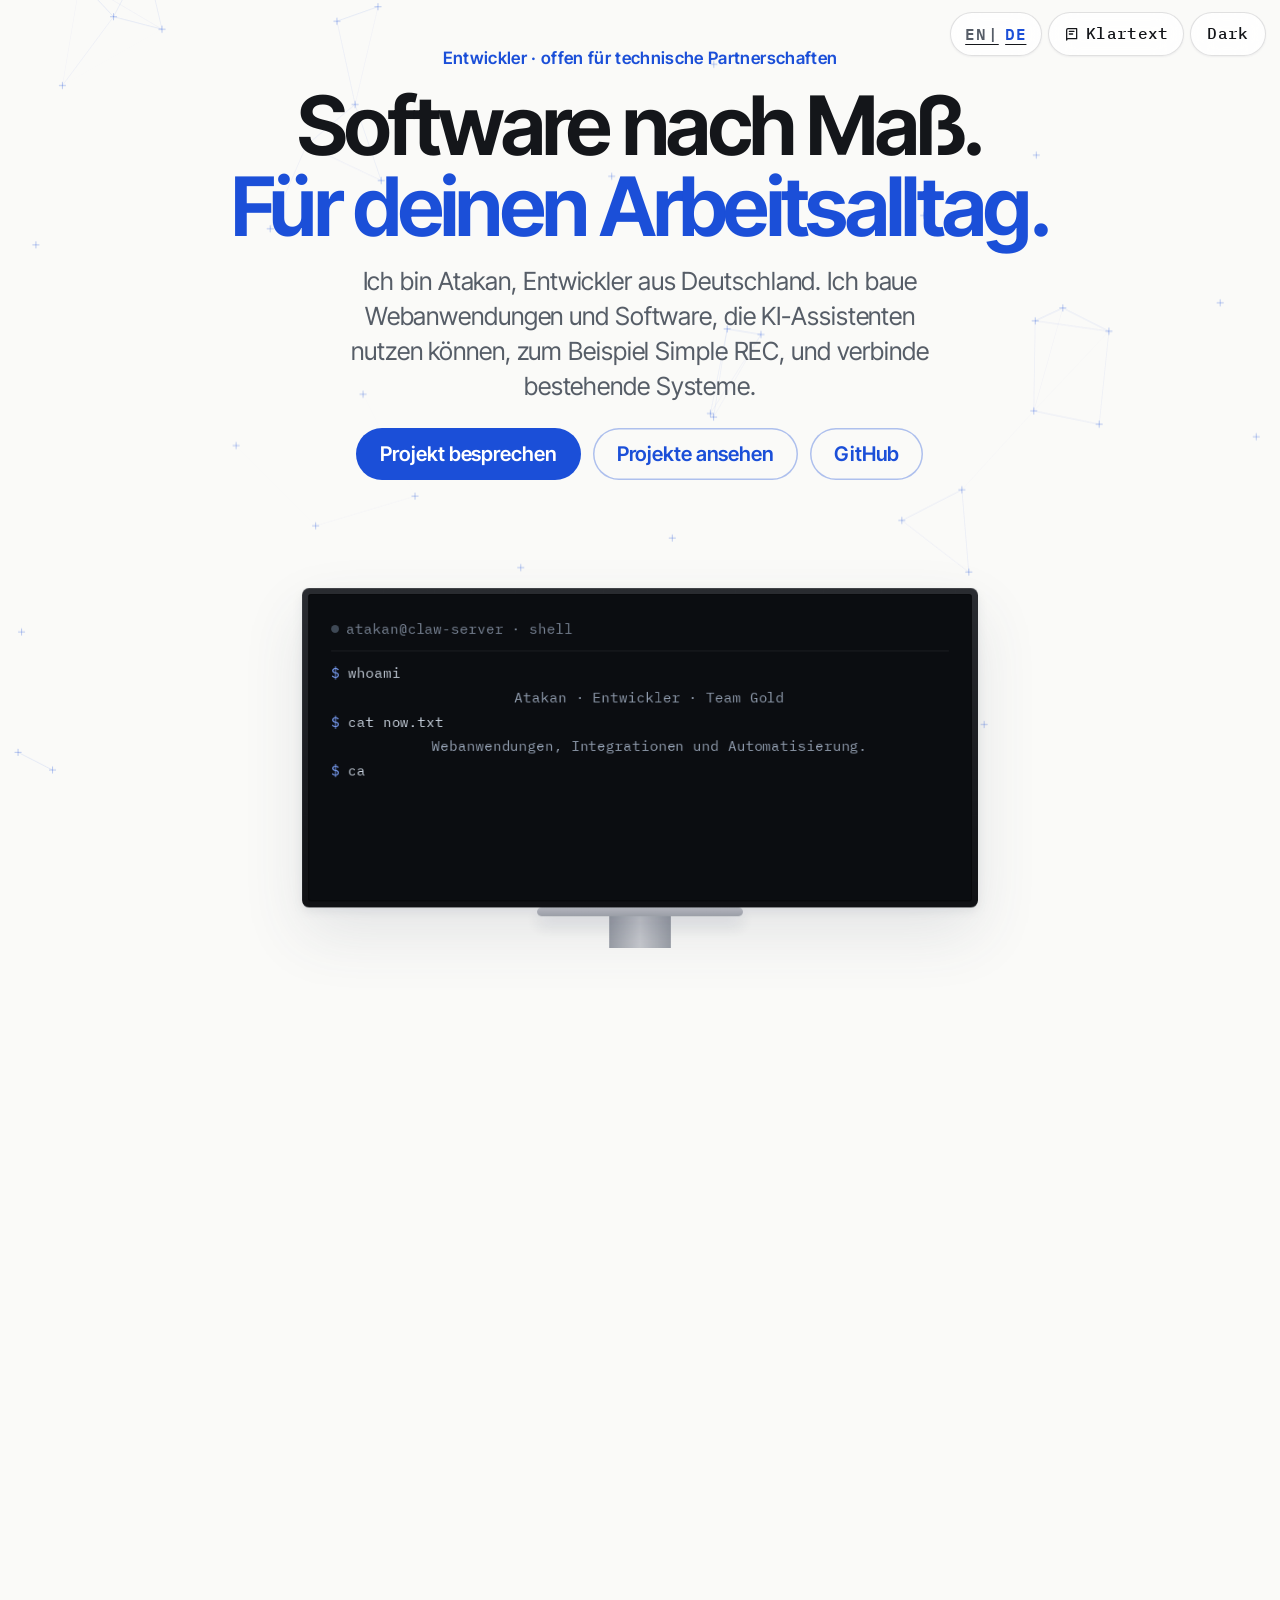
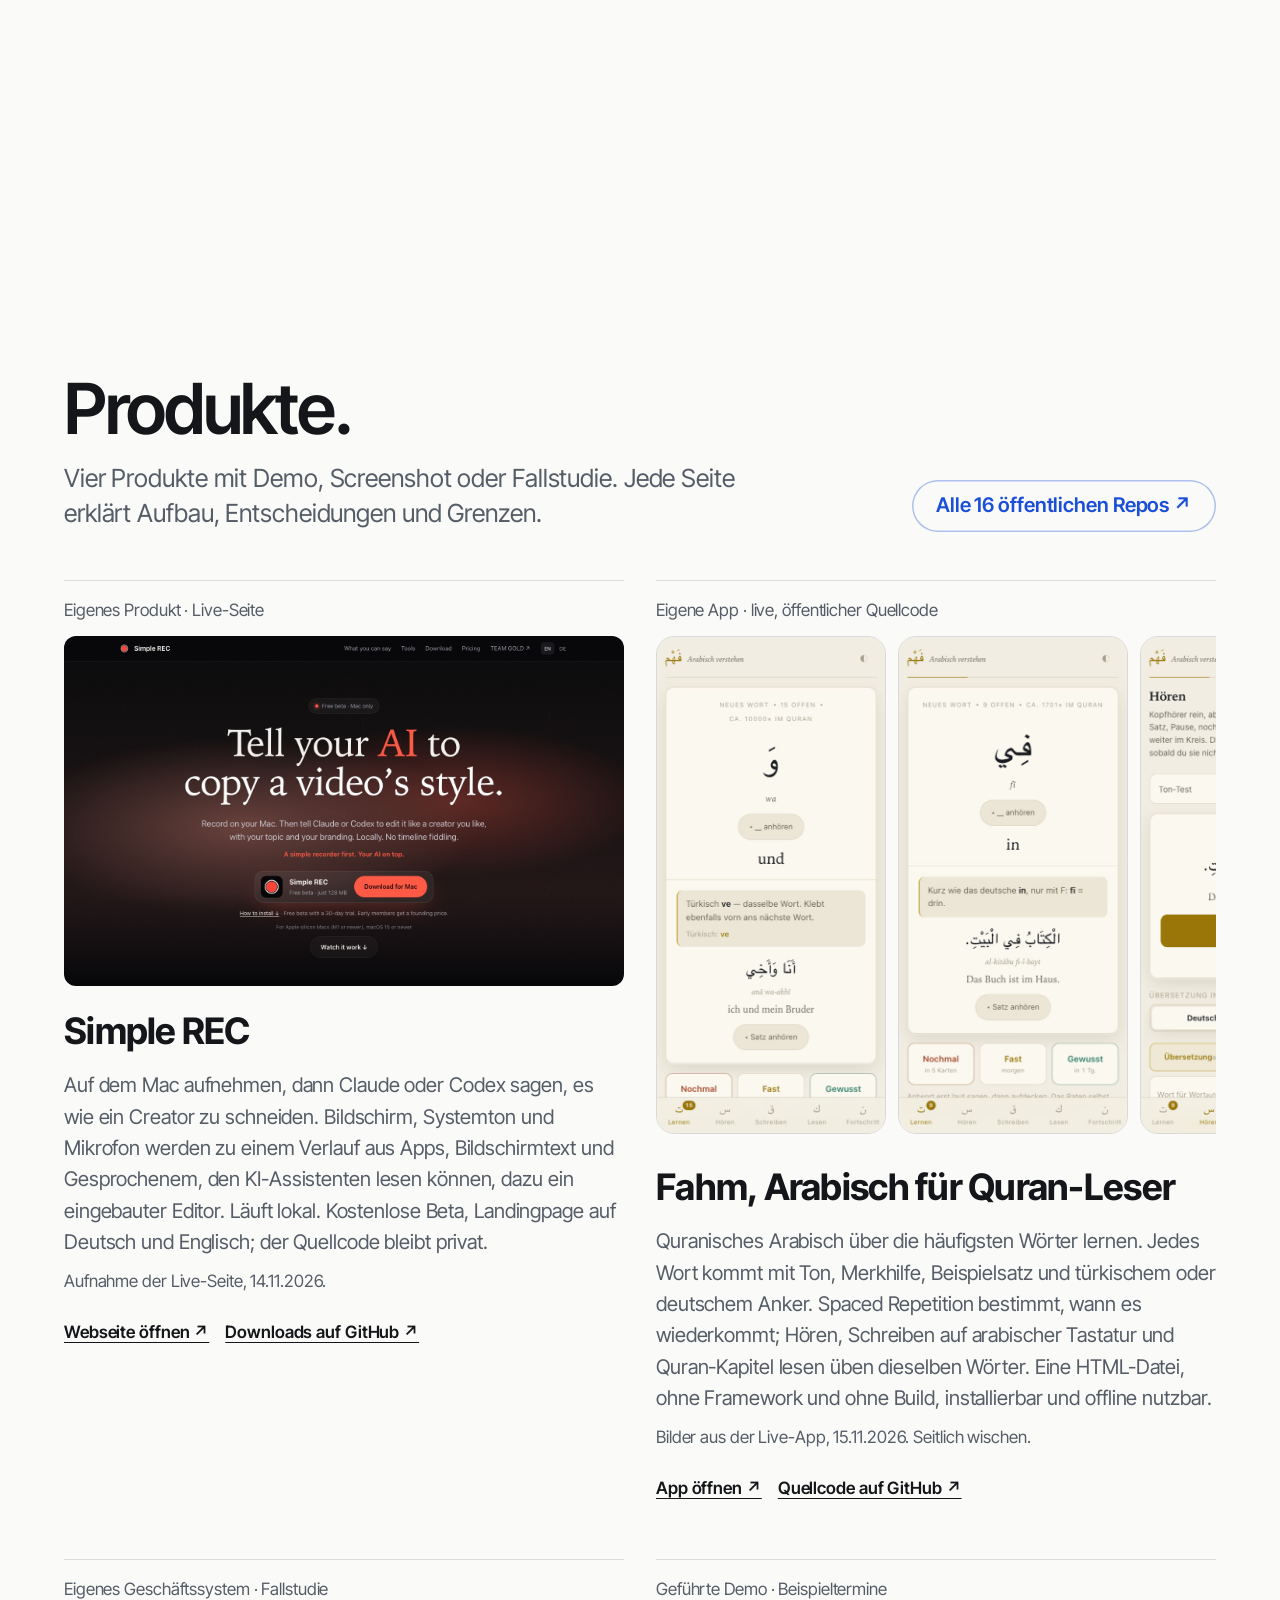
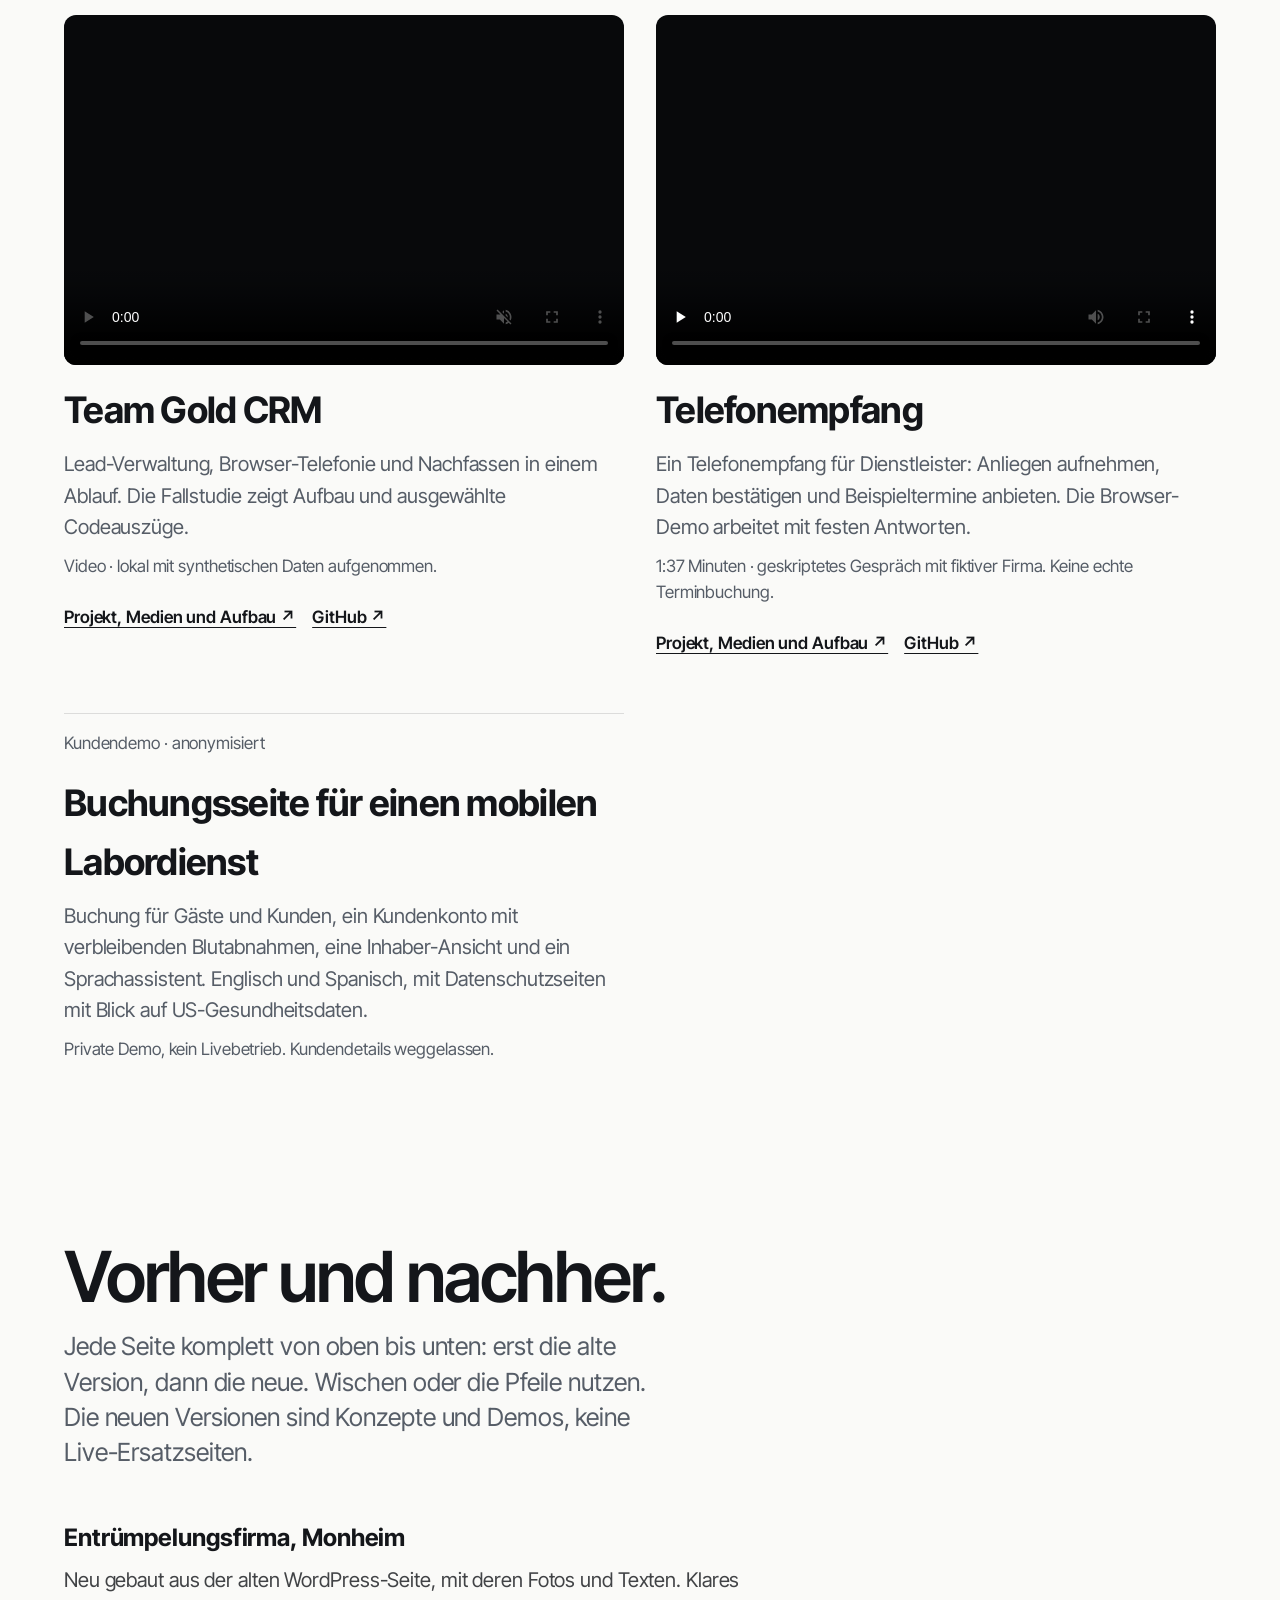
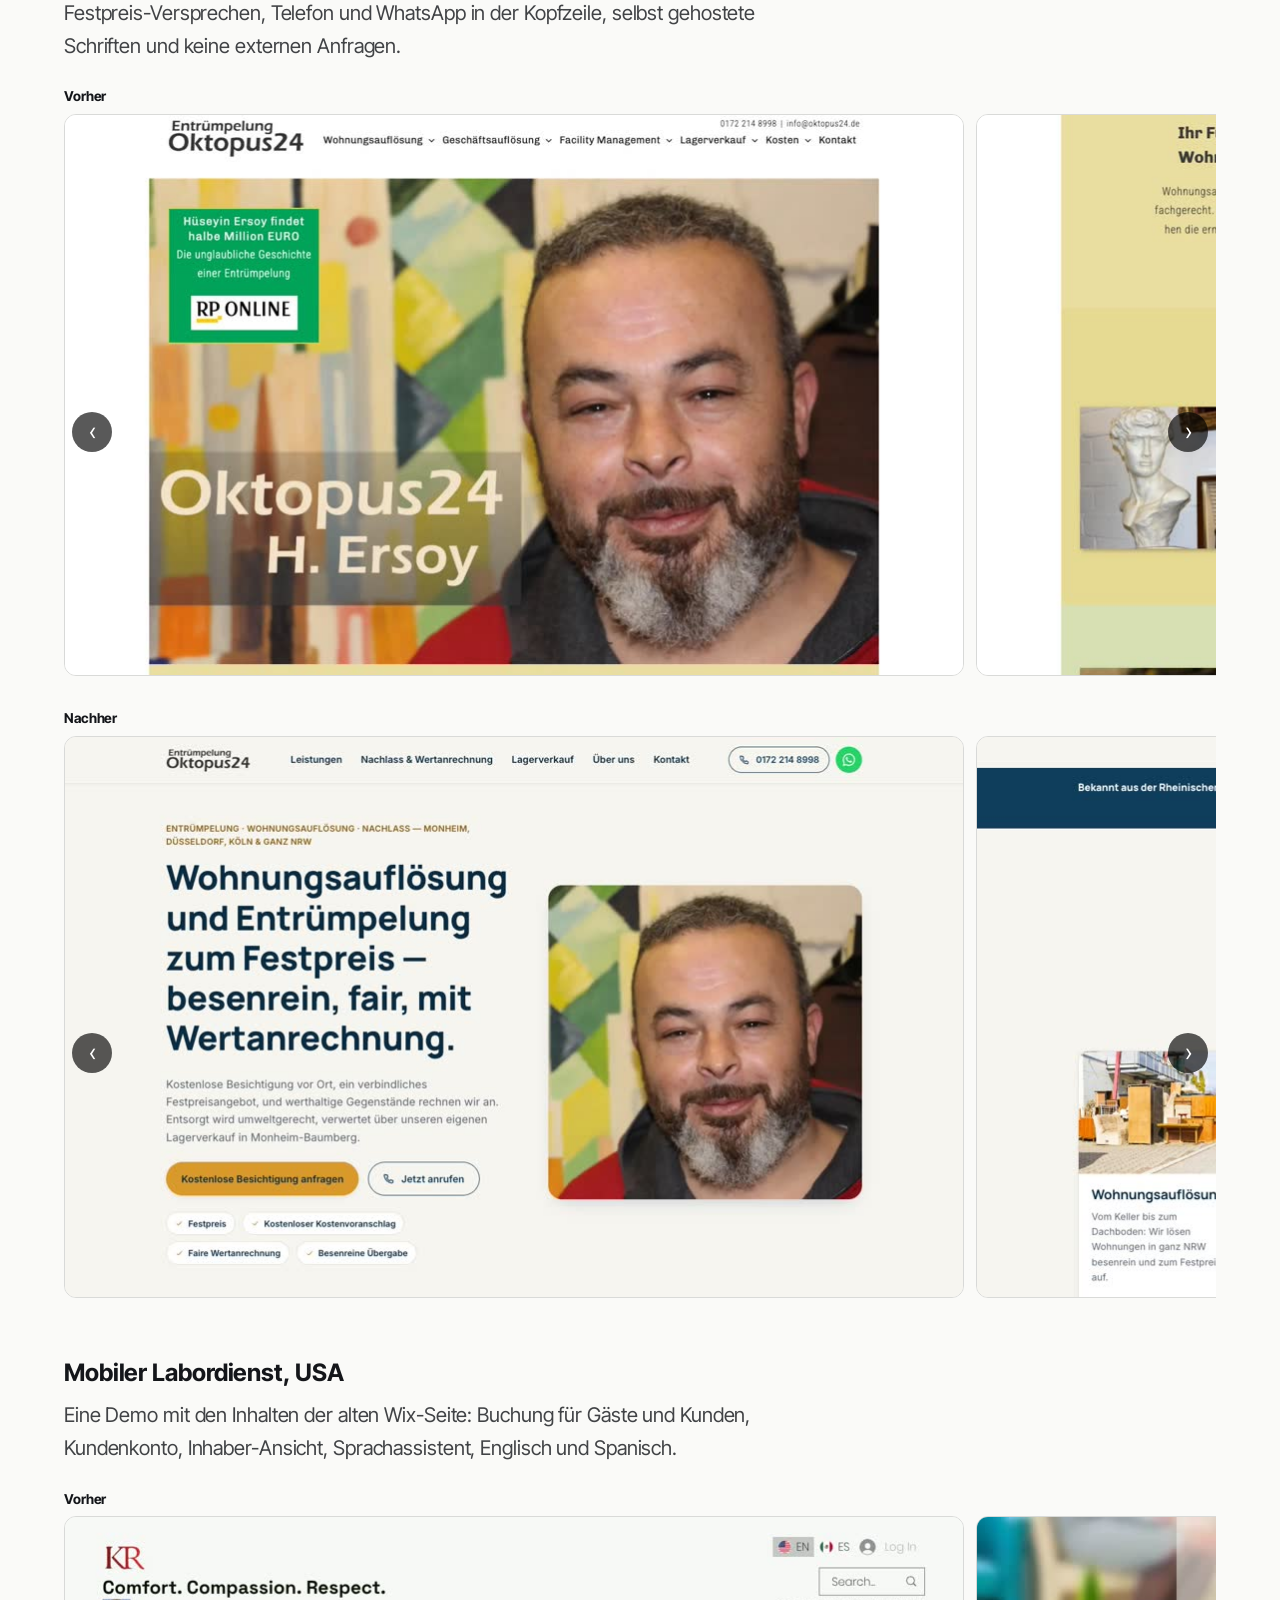
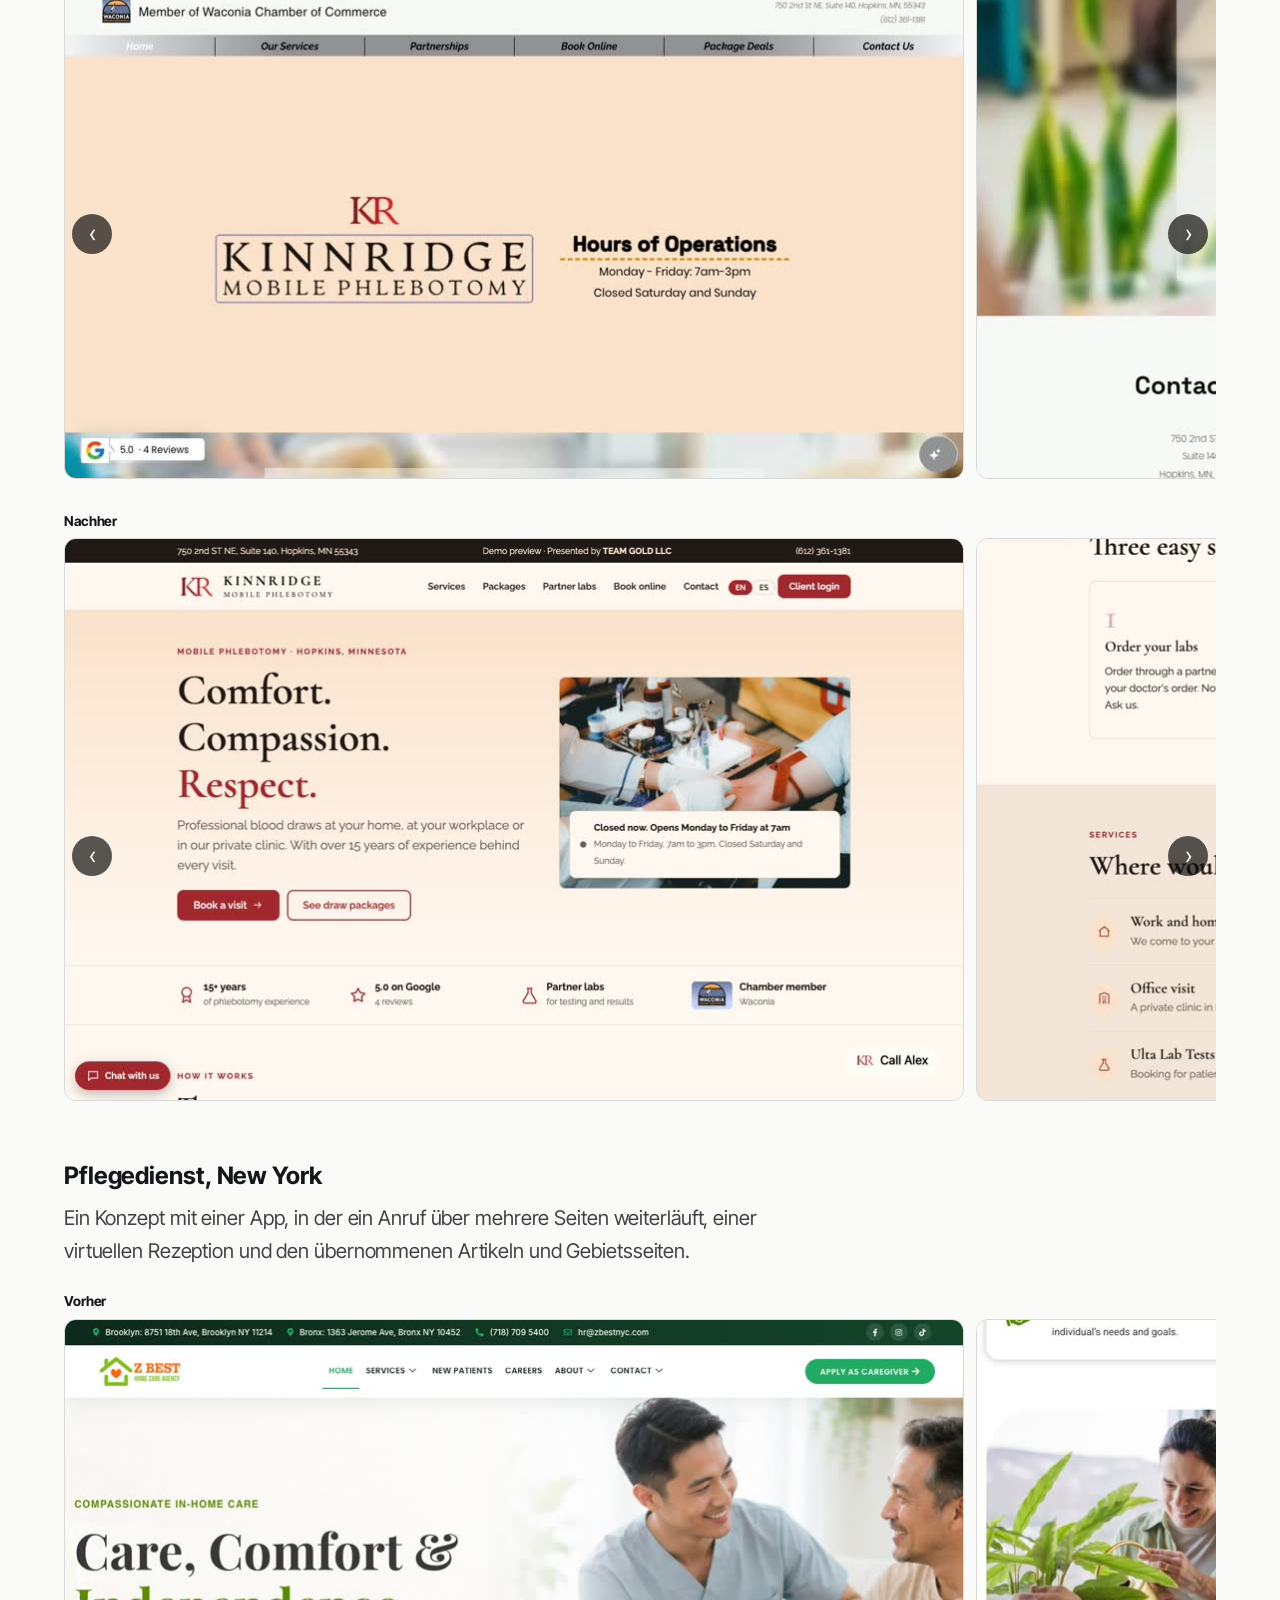
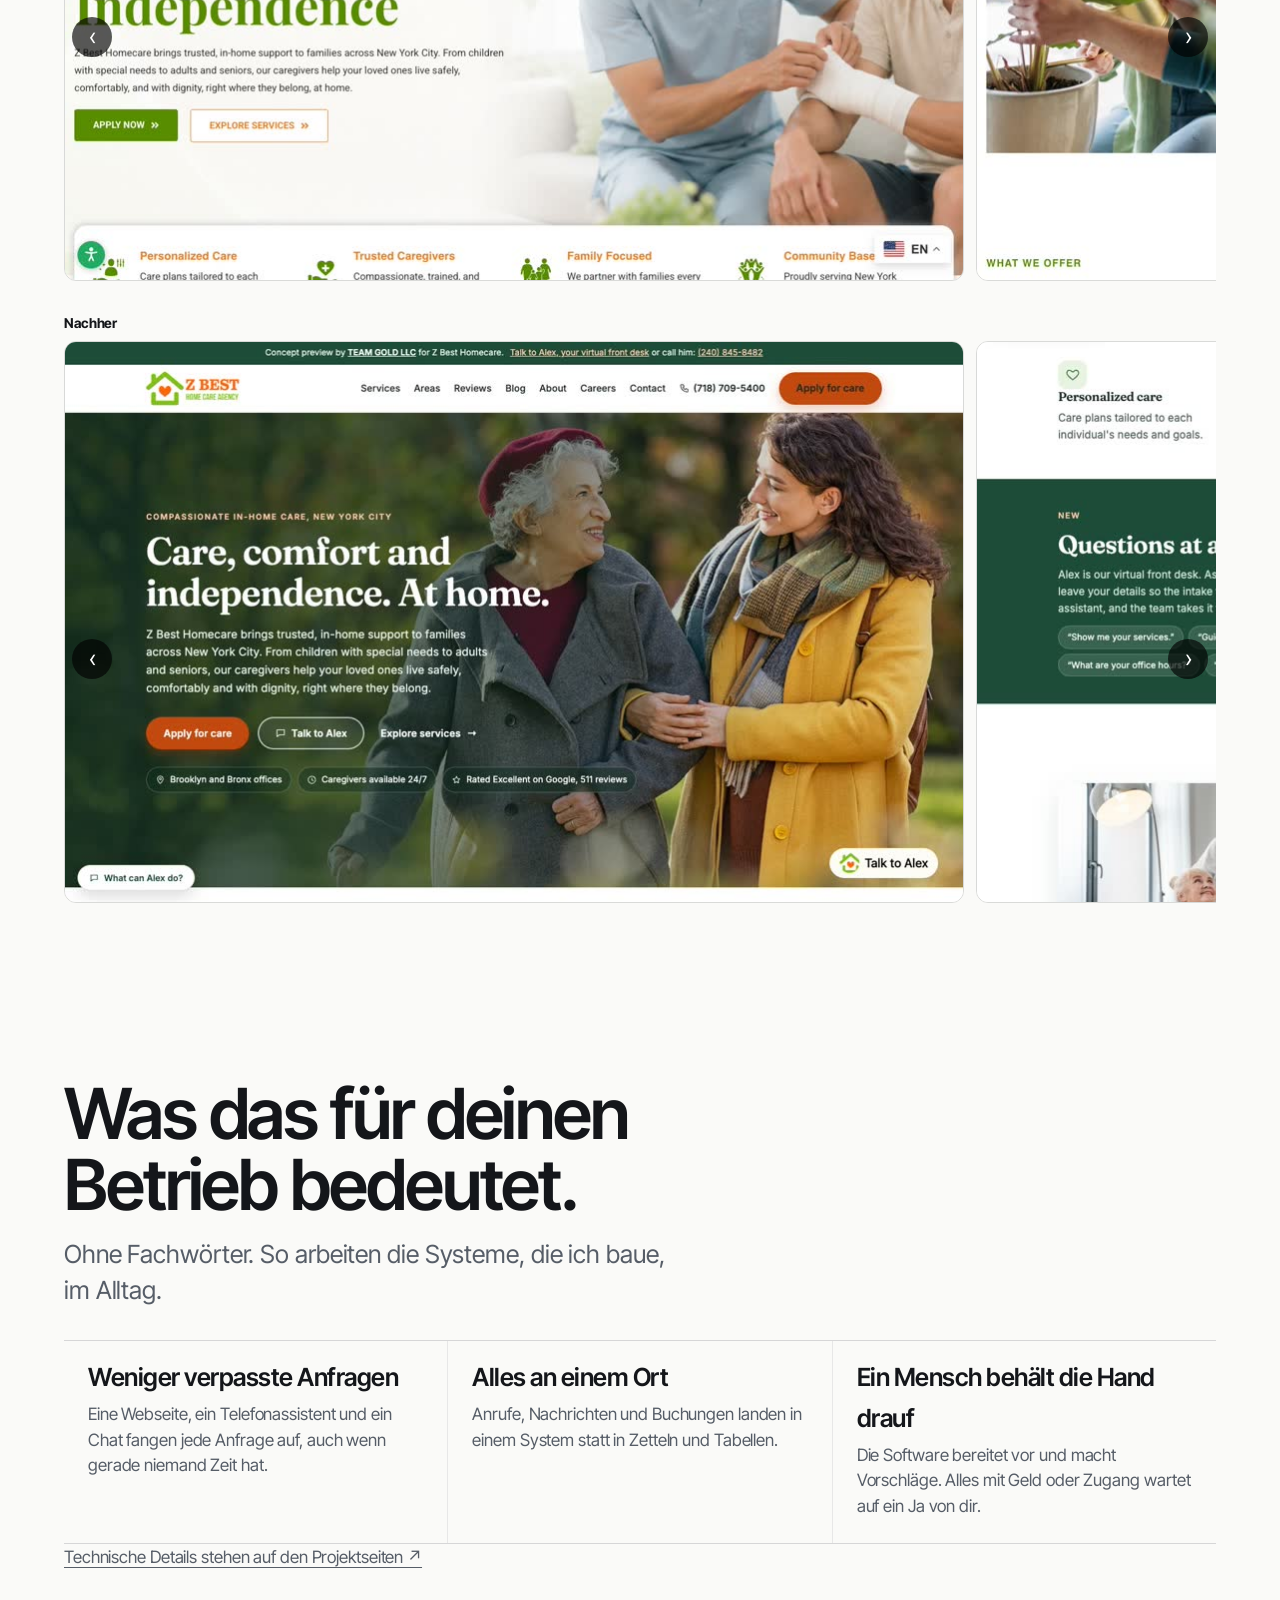
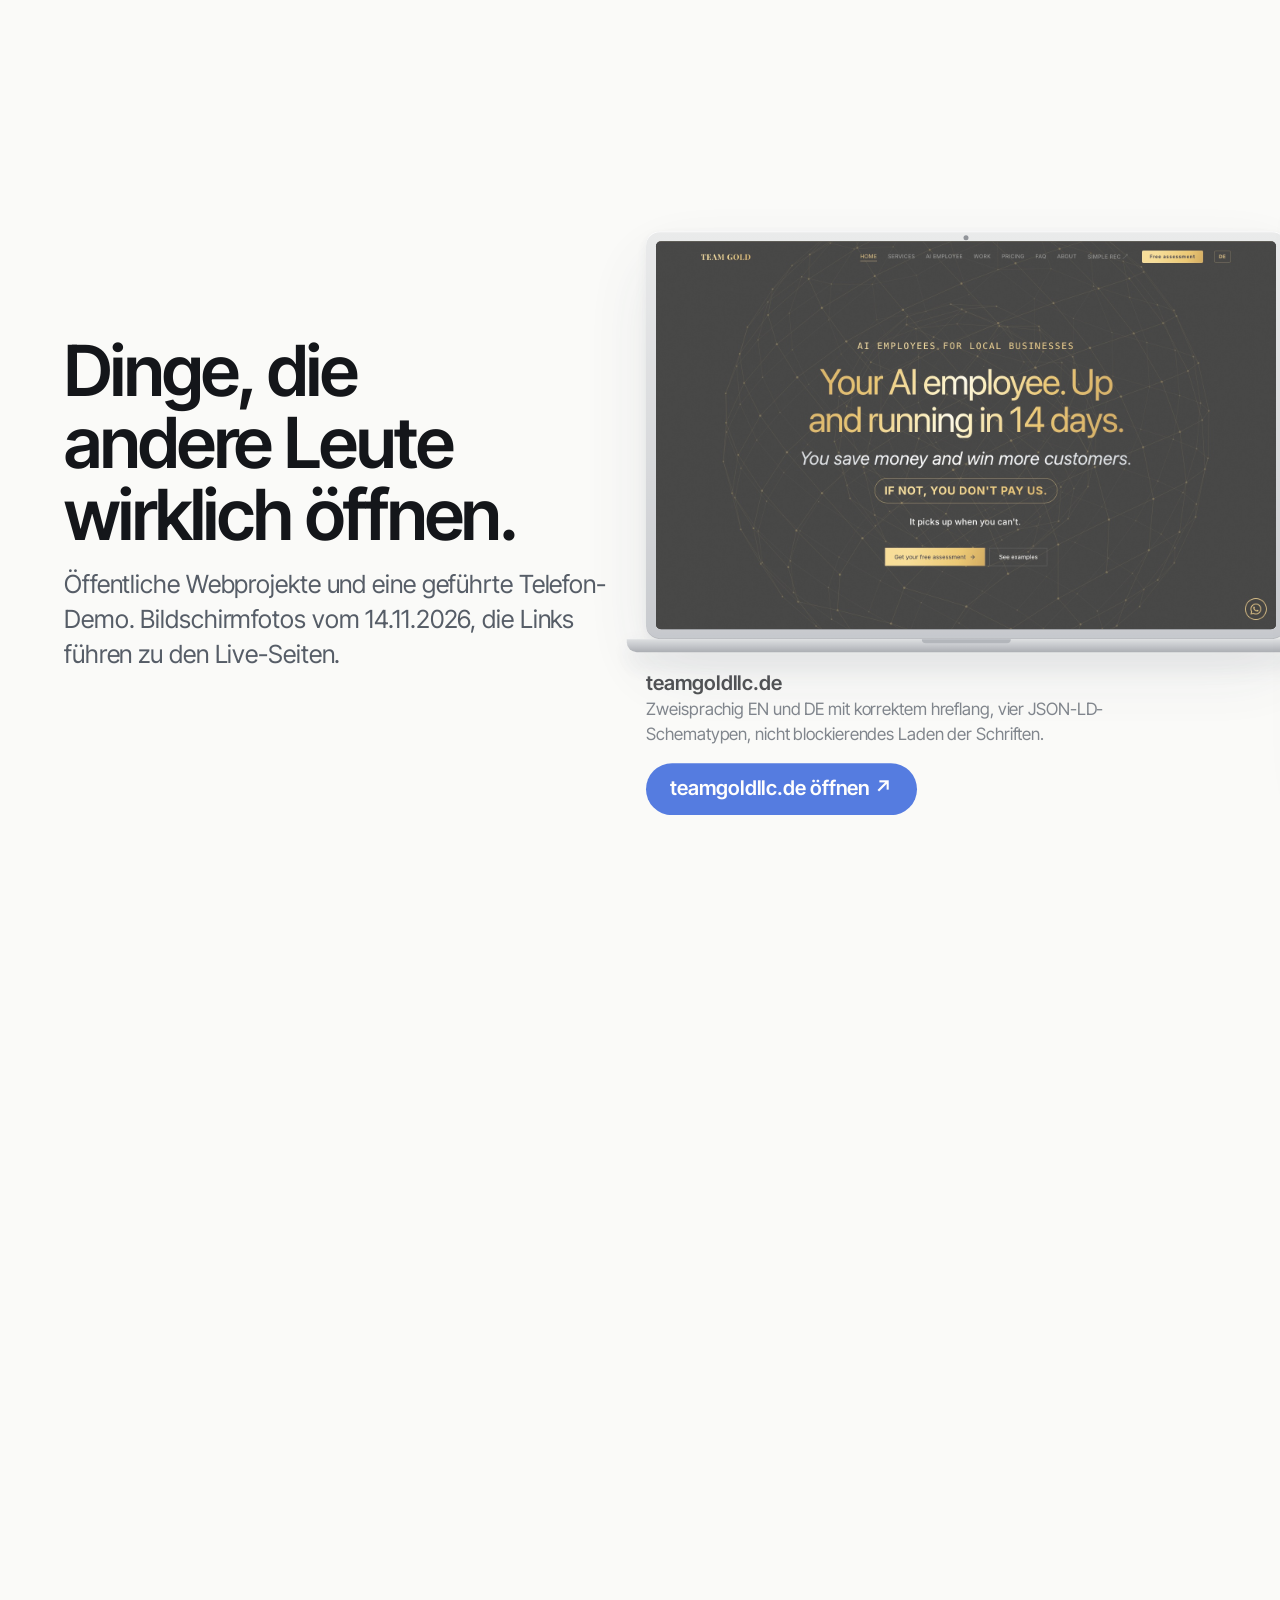
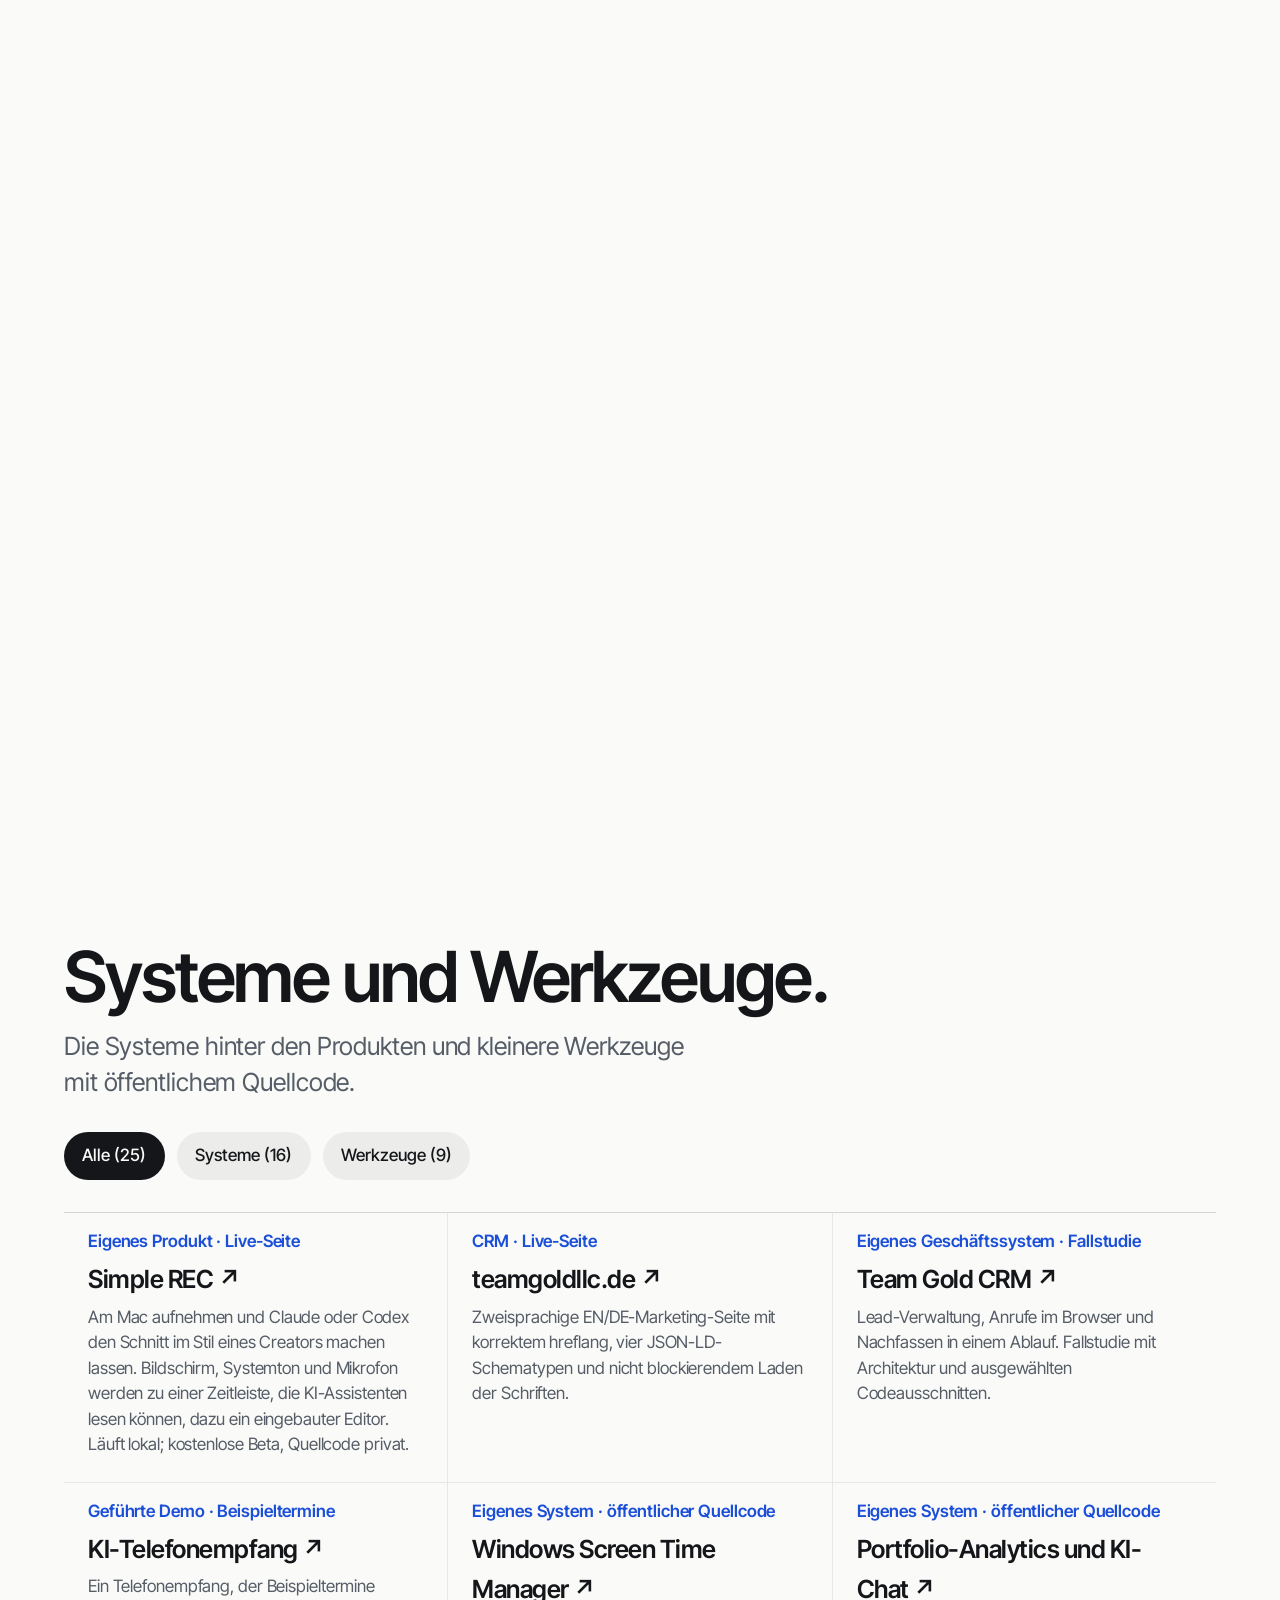
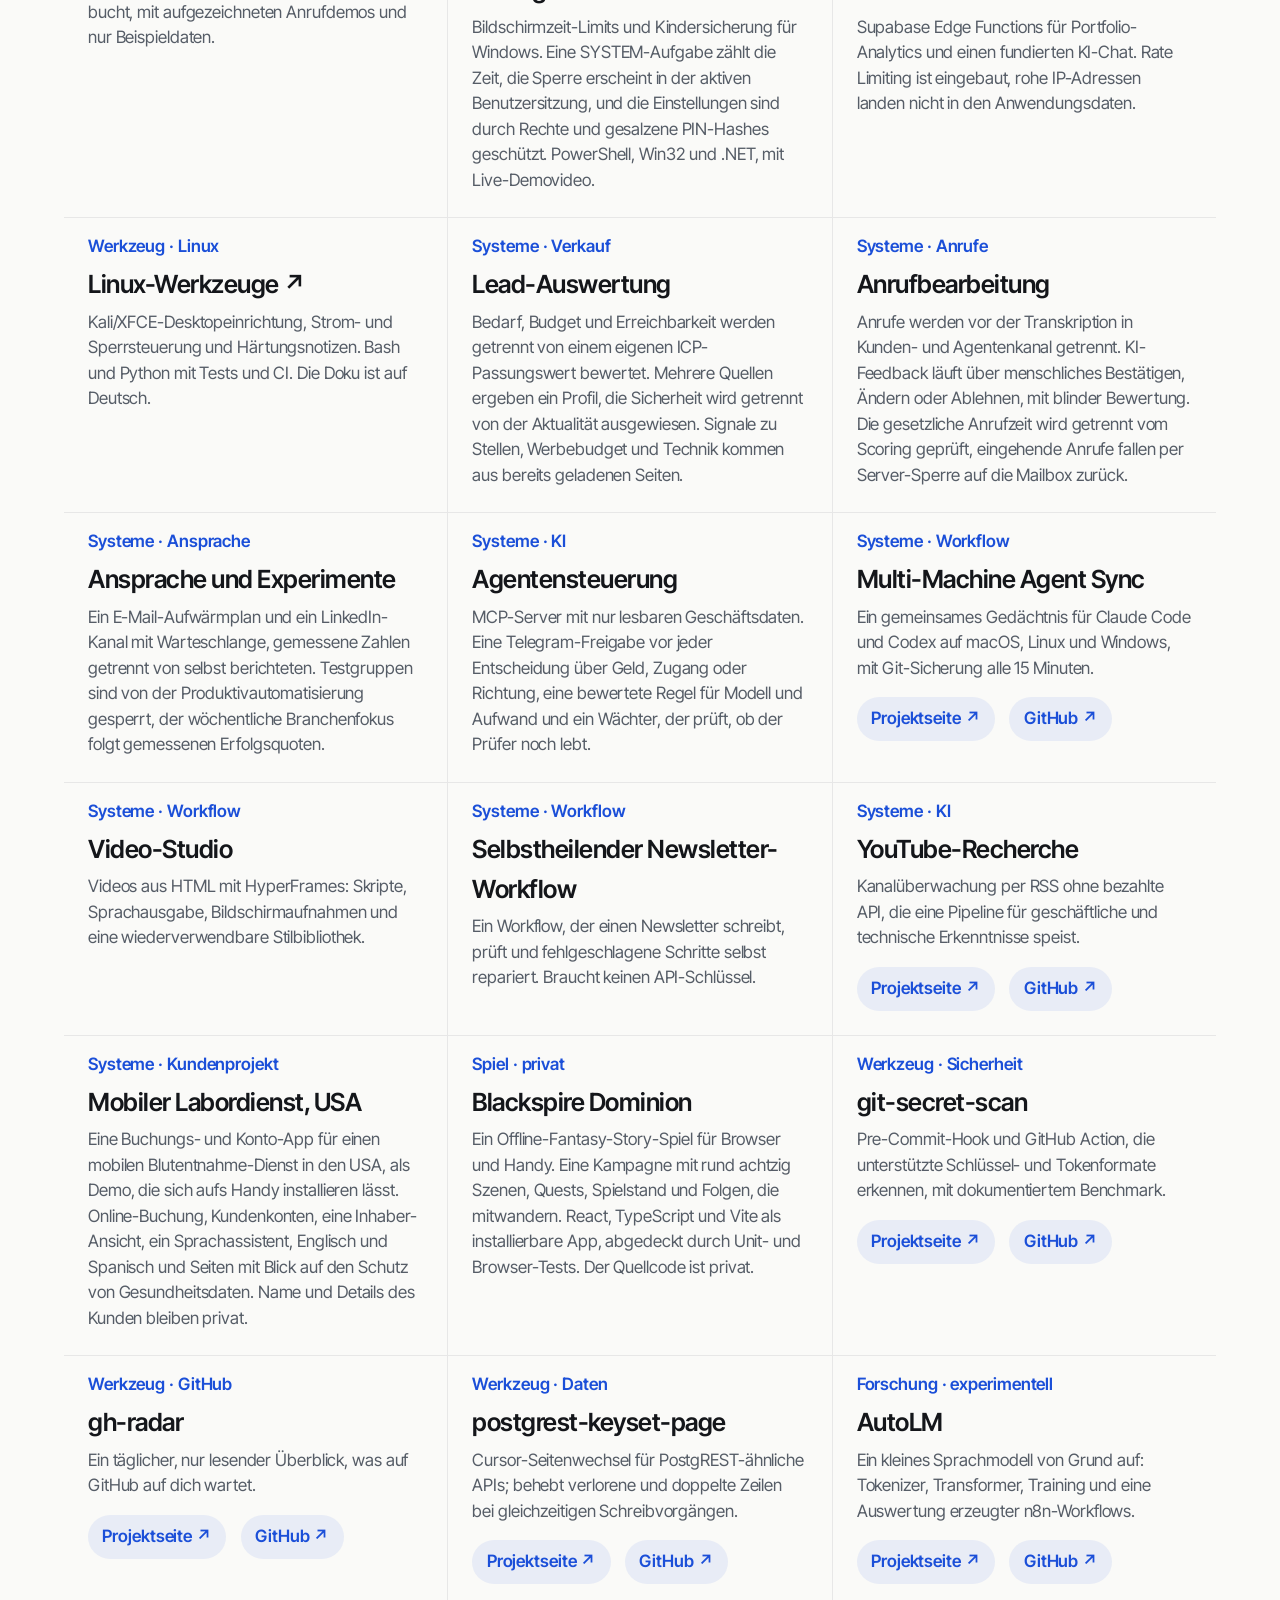
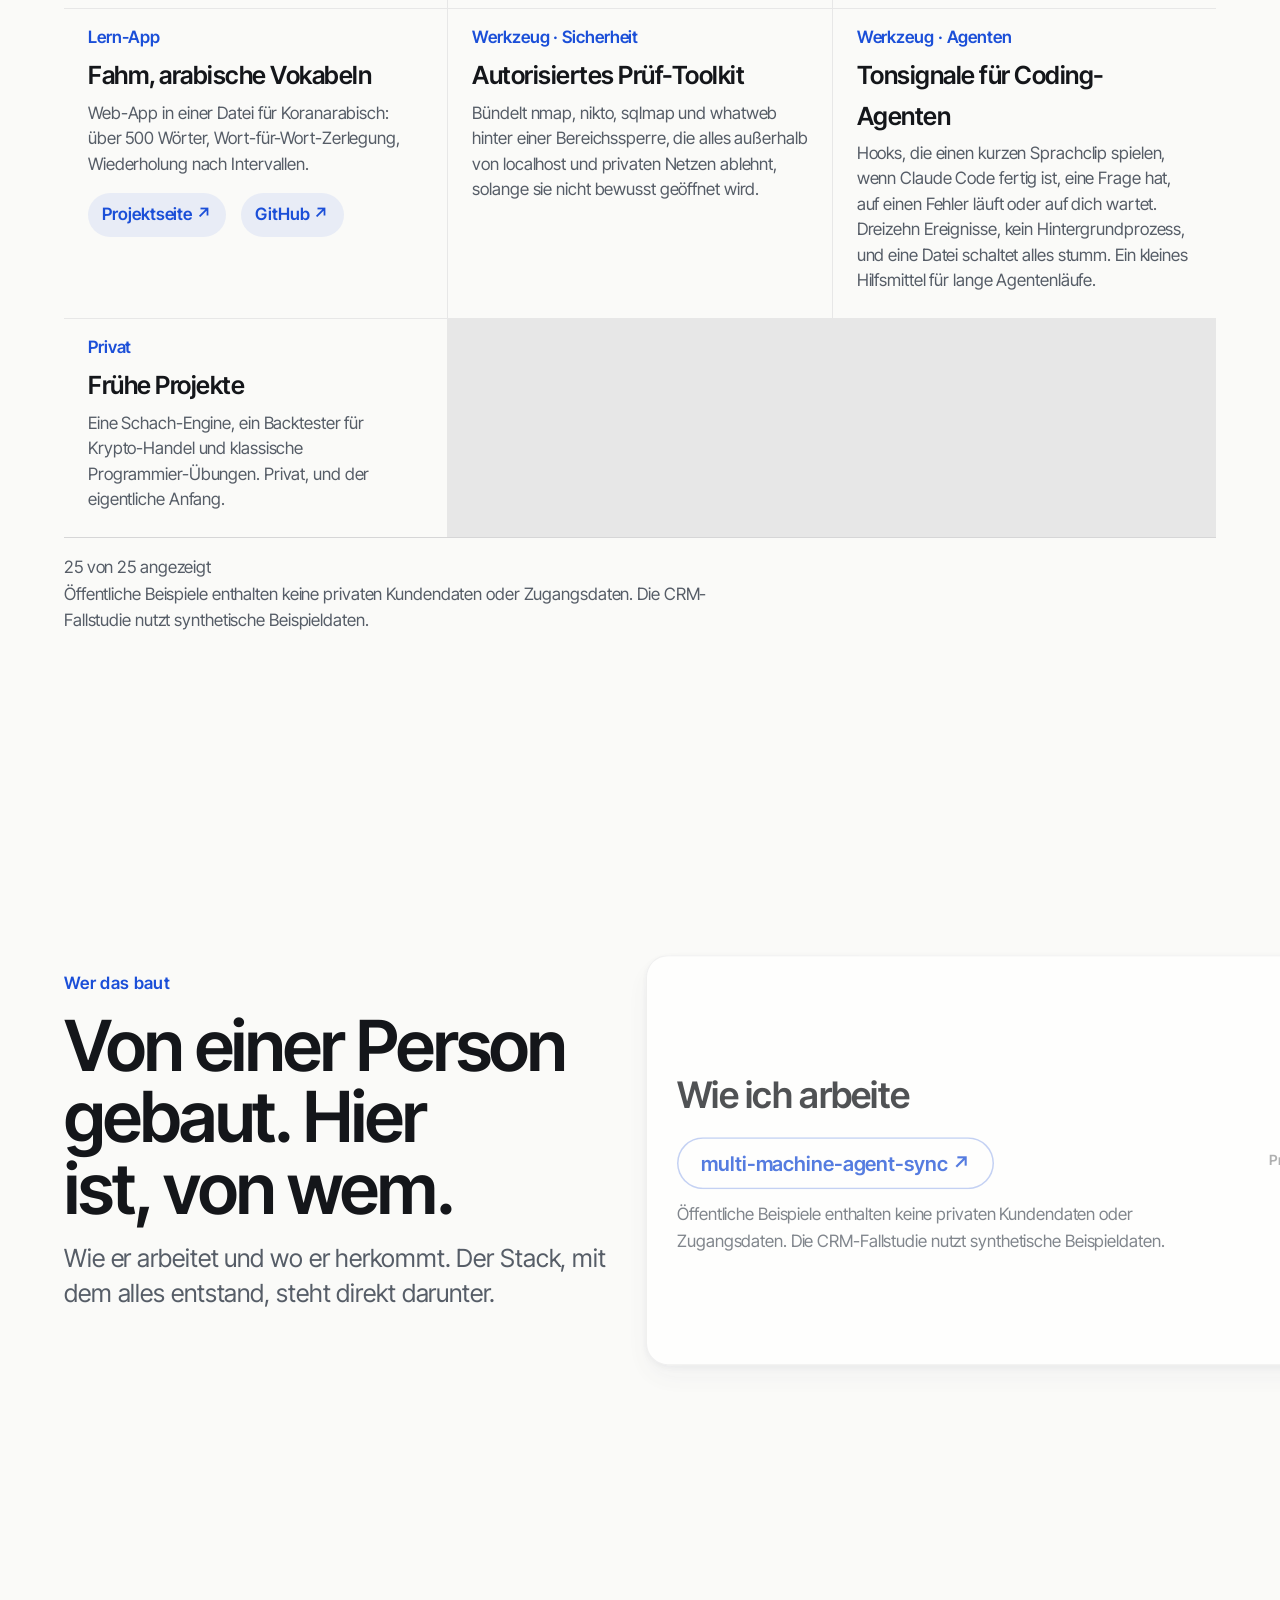
==== commit d2230417: "Fahm: featured card with five phone screens (swipe) Co-Authored-By: Claude Sonnet 5.5 <noreply@anthr" ====
--- a/de/index.html
+++ b/de/index.html
@@ -1125,6 +1125,7 @@
 
 <section class="v4-sec project-index" id="selected-work" data-sc-act="flow" data-sc-drift="#FAFAF8"><div class="v4-wrap"><div class="project-index__heading"><div><h2 class="v4-claim v4-claim--wide">Produkte.</h2><p class="v4-sub">Vier Produkte mit Demo, Screenshot oder Fallstudie. Jede Seite erklärt Aufbau, Entscheidungen und Grenzen.</p></div><a class="v4-cta v4-cta--ghost" href="/projects/?lang=de">Alle 16 öffentlichen Repos ↗</a></div><div class="project-index__grid">
 <article class="project-preview" data-project="simple-rec"><p class="project-preview__type">Eigenes Produkt · Live-Seite</p><a class="project-preview__media" href="https://simplerec.teamgoldllc.de" rel="noopener noreferrer"><img src="/projects/assets/simple-rec-site.jpg" loading="lazy" width="800" height="500" alt="Screenshot der Simple-REC-Webseite"></a><h3>Simple REC</h3><p class="project-preview__description">Auf dem Mac aufnehmen, dann Claude oder Codex sagen, es wie ein Creator zu schneiden. Bildschirm, Systemton und Mikrofon werden zu einem Verlauf aus Apps, Bildschirmtext und Gesprochenem, den KI-Assistenten lesen können, dazu ein eingebauter Editor. Läuft lokal. Kostenlose Beta, Landingpage auf Deutsch und Englisch; der Quellcode bleibt privat.</p><p class="project-preview__caption">Aufnahme der Live-Seite, 14.11.2026.</p><p class="project-preview__links"><a href="https://simplerec.teamgoldllc.de" rel="noopener noreferrer">Webseite öffnen ↗</a><a href="https://github.com/Atakan-24/simple-rec" rel="noopener noreferrer">Downloads auf GitHub ↗</a></p></article>
+<article class="project-preview" data-project="fahm"><p class="project-preview__type">Eigene App · live, öffentlicher Quellcode</p><div class="ps__strip" tabindex="0"><img src="/projects/assets/fahm/fahm-1.jpg" loading="lazy" width="480" height="1039" alt="Wortkarte mit Ton, Beispielsatz und türkischem Hinweis"><img src="/projects/assets/fahm/fahm-2.jpg" loading="lazy" width="480" height="1039" alt="Das nächste Wort mit Merkhilfe"><img src="/projects/assets/fahm/fahm-3.jpg" loading="lazy" width="480" height="1039" alt="Hörübung mit arabischen Sätzen"><img src="/projects/assets/fahm/fahm-4.jpg" loading="lazy" width="480" height="1039" alt="Schreibübung mit arabischer Tastatur"><img src="/projects/assets/fahm/fahm-5.jpg" loading="lazy" width="480" height="1039" alt="Quran-Kapitel Wort für Wort lesen"></div><h3>Fahm, Arabisch für Quran-Leser</h3><p class="project-preview__description">Quranisches Arabisch über die häufigsten Wörter lernen. Jedes Wort kommt mit Ton, Merkhilfe, Beispielsatz und türkischem oder deutschem Anker. Spaced Repetition bestimmt, wann es wiederkommt; Hören, Schreiben auf arabischer Tastatur und Quran-Kapitel lesen üben dieselben Wörter. Eine HTML-Datei, ohne Framework und ohne Build, installierbar und offline nutzbar.</p><p class="project-preview__caption">Bilder aus der Live-App, 15.11.2026. Seitlich wischen.</p><p class="project-preview__links"><a href="https://fahm-web.vercel.app" rel="noopener noreferrer">App öffnen ↗</a><a href="https://github.com/Atakan-24/fahm" rel="noopener noreferrer">Quellcode auf GitHub ↗</a></p></article>
 <article class="project-preview" data-project="team-gold-crm-showcase"><p class="project-preview__type">Eigenes Geschäftssystem · Fallstudie</p>
 <div class="project-preview__media"><video controls playsinline preload="none" poster="https://raw.githubusercontent.com/Atakan-24/team-gold-crm-showcase/main/docs/images/02-dashboard.png" aria-label="Team Gold CRM"><source src="https://raw.githubusercontent.com/Atakan-24/team-gold-crm-showcase/main/docs/media/demo.mp4" type="video/mp4"><a href="https://raw.githubusercontent.com/Atakan-24/team-gold-crm-showcase/main/docs/media/demo.mp4">Video ansehen</a></video></div>
 <h3>Team Gold CRM</h3><p class="project-preview__description">Lead-Verwaltung, Browser-Telefonie und Nachfassen in einem Ablauf. Die Fallstudie zeigt Aufbau und ausgewählte Codeauszüge.</p><p class="project-preview__caption">Video · lokal mit synthetischen Daten aufgenommen.</p><p class="project-preview__links"><a href="/projects/?lang=de#team-gold-crm-showcase">Projekt, Medien und Aufbau ↗</a><a href="https://github.com/Atakan-24/team-gold-crm-showcase" rel="noopener noreferrer">GitHub ↗</a></p></article>
--- a/project-media.css
+++ b/project-media.css
@@ -91,3 +91,8 @@
 .ba__nav { position: absolute; top: 55%; width: 2.5rem; height: 2.5rem; border-radius: 50%; border: 0; background: rgba(0,0,0,.65); color: #fff; font-size: 1.5rem; line-height: 1; cursor: pointer; }
 .ba__nav--prev { left: .5rem; } .ba__nav--next { right: .5rem; }
 @media (max-width: 700px) { .ba__strip img { flex-basis: 100%; min-width: 0; object-fit: contain; background: var(--sc-surface); border: 0; border-radius: var(--sc-r-md); } .ba__nav { display: none; } }
+
+/* Phone screenshots, swiped sideways */
+.ps__strip { display: flex; gap: .75rem; overflow-x: auto; scroll-snap-type: x mandatory; scrollbar-width: thin; padding-bottom: .5rem; }
+.ps__strip img { flex: 0 0 min(46%, 230px); height: auto; min-width: 0; aspect-ratio: 480 / 1039; object-fit: cover; scroll-snap-align: start; border-radius: 18px; border: 1px solid color-mix(in oklab, currentColor 14%, transparent); }
+@media (max-width: 700px) { .ps__strip img { flex-basis: 62%; } }
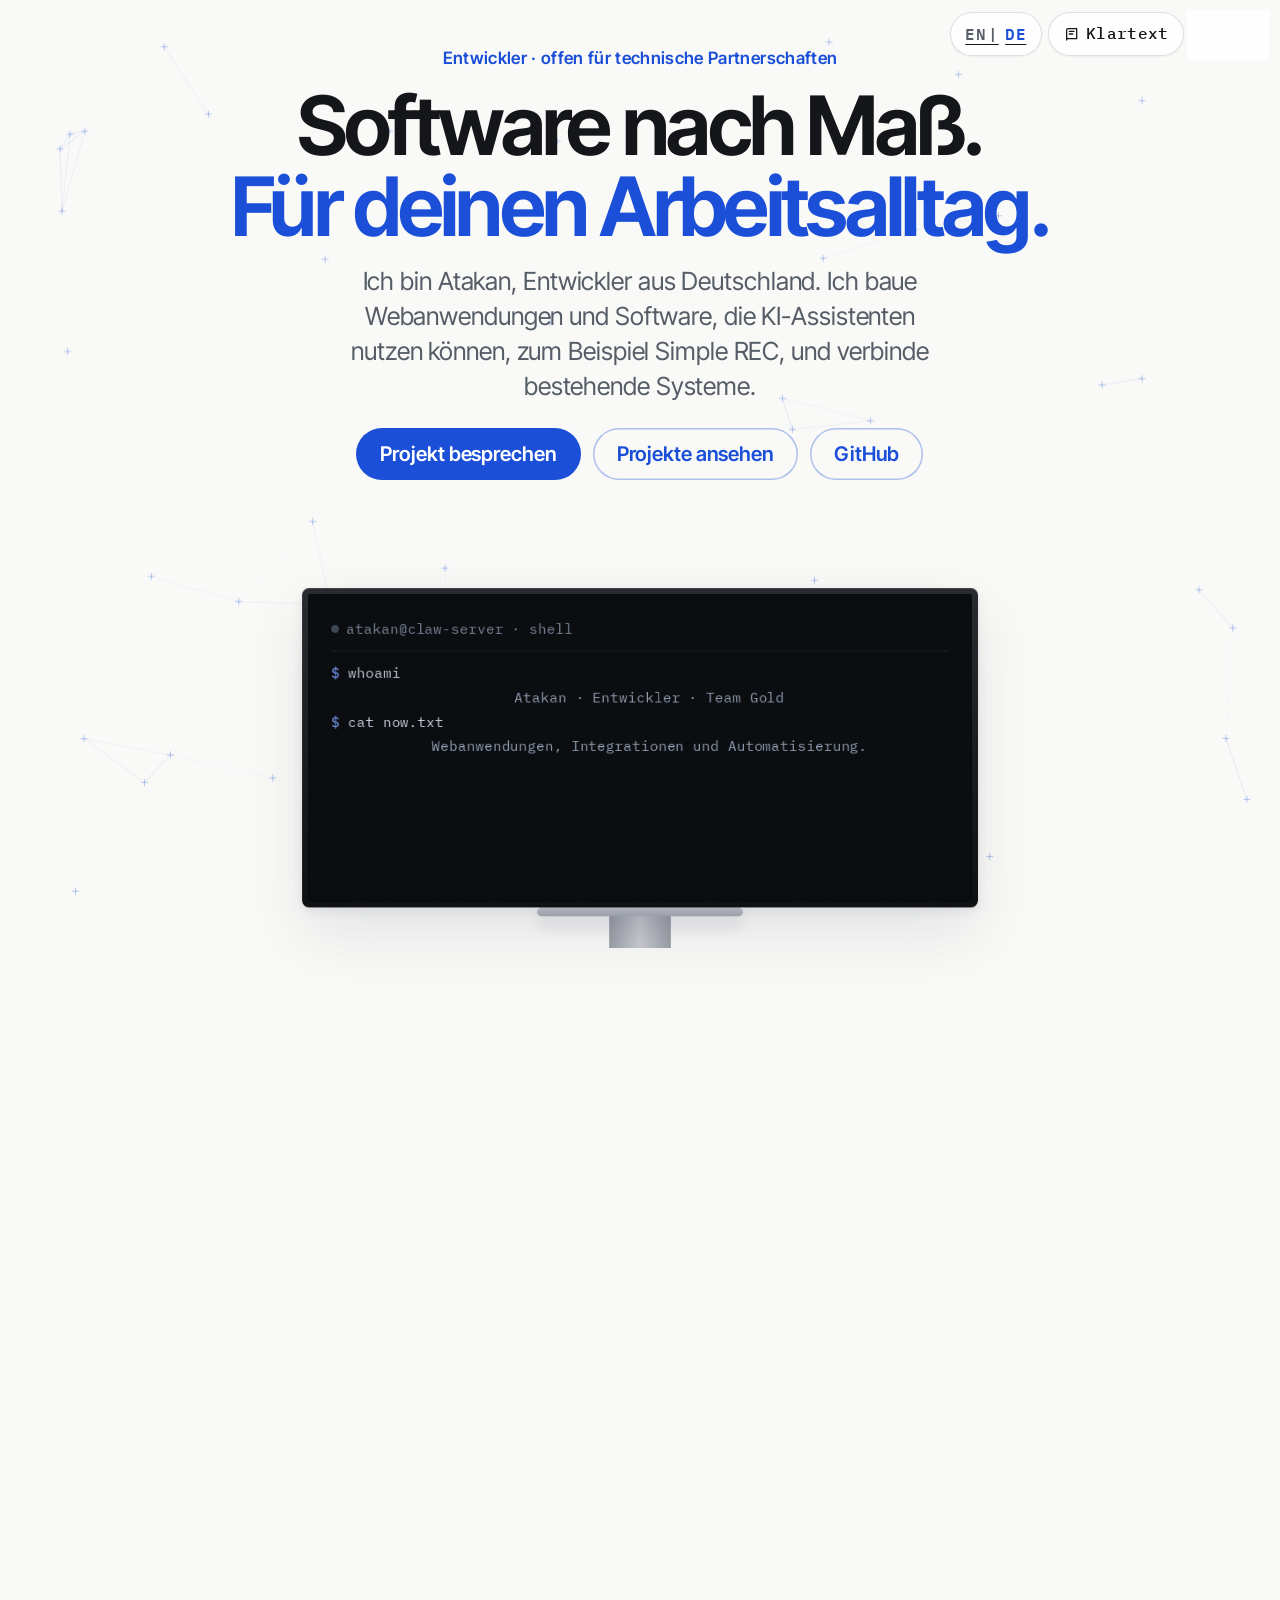
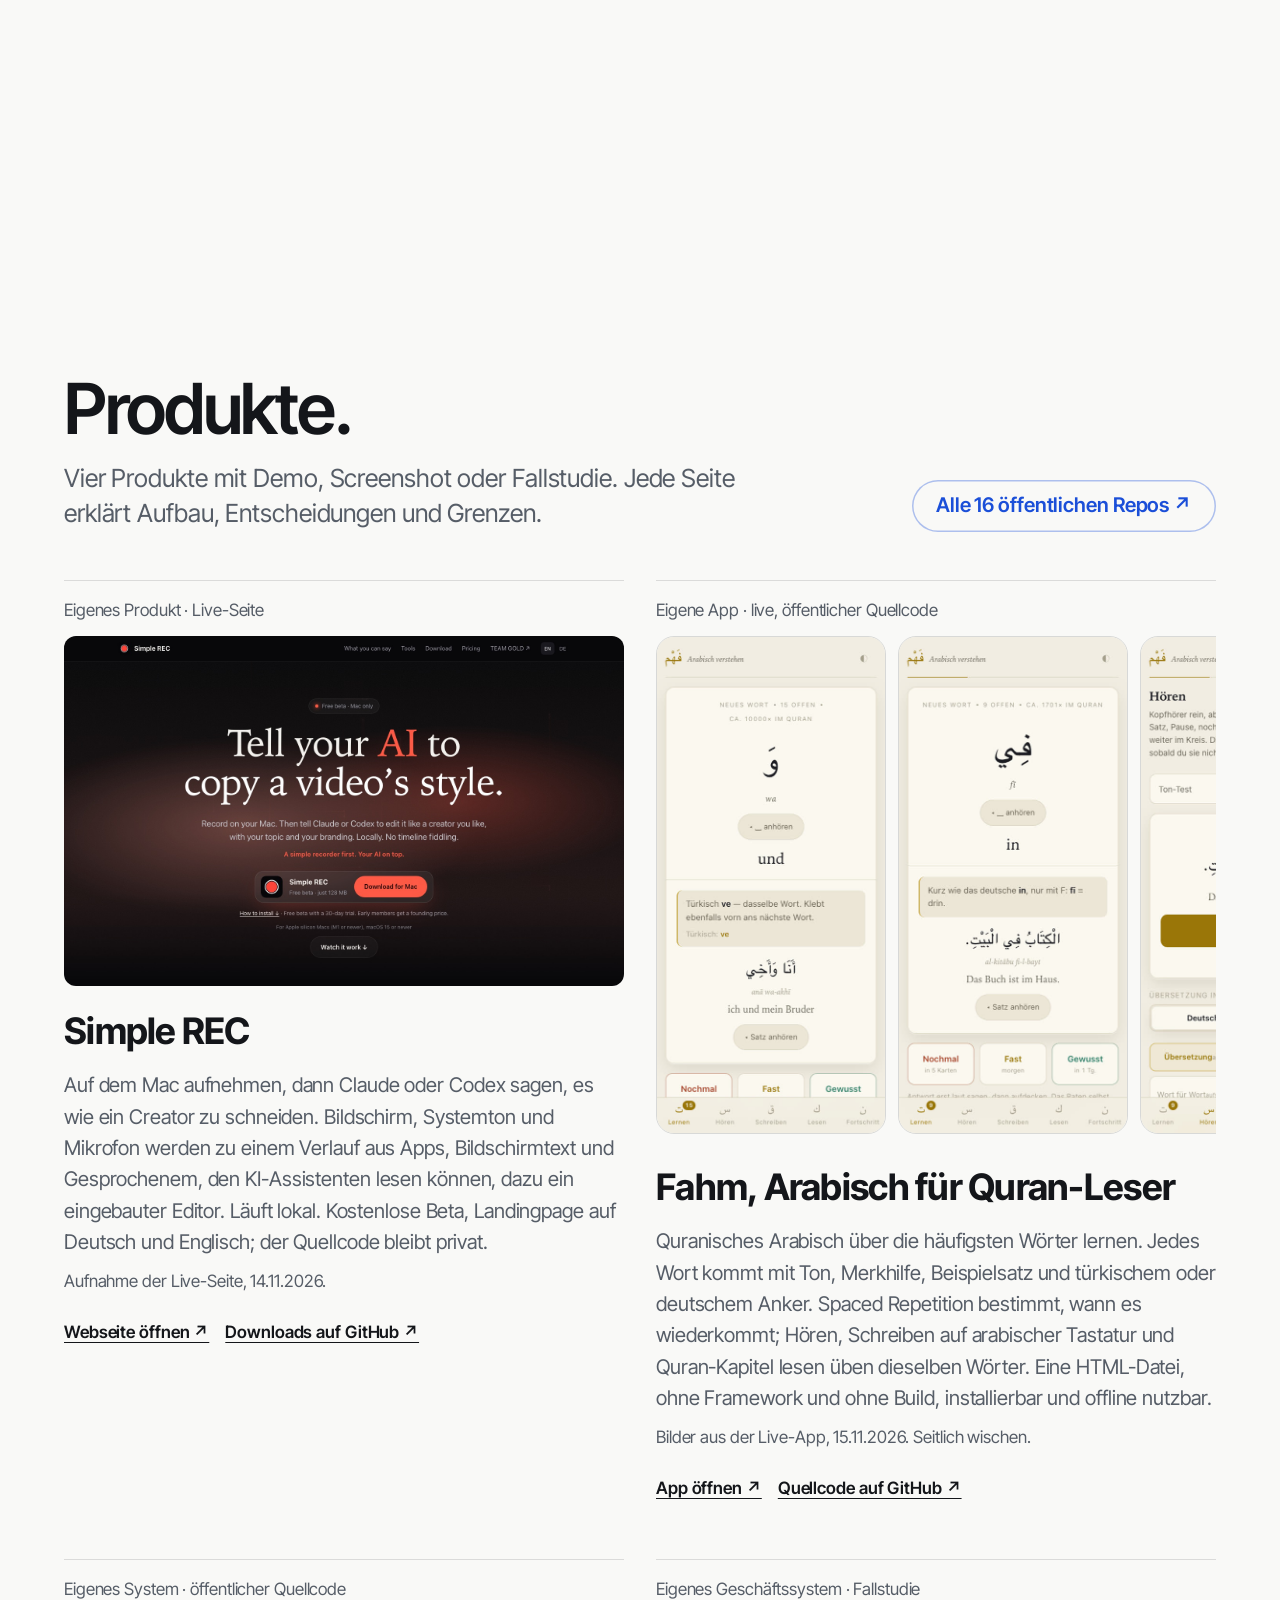
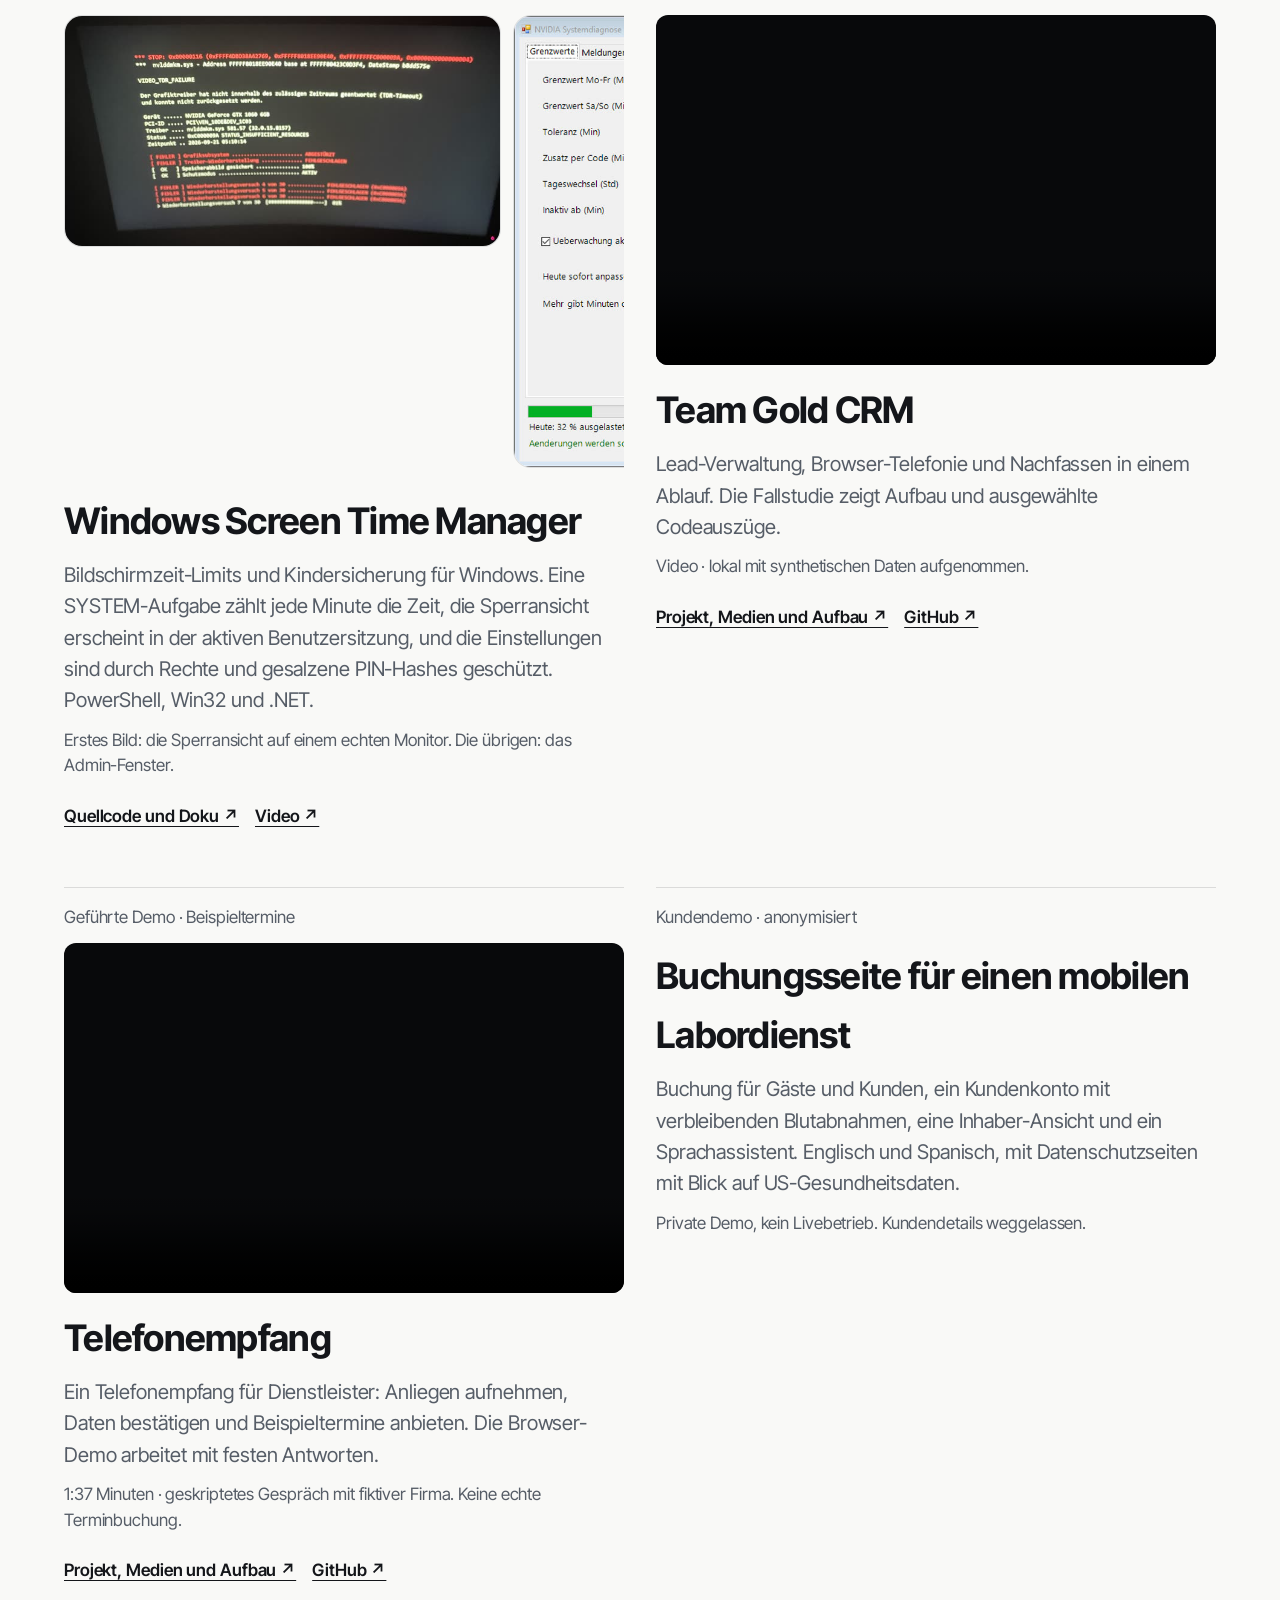
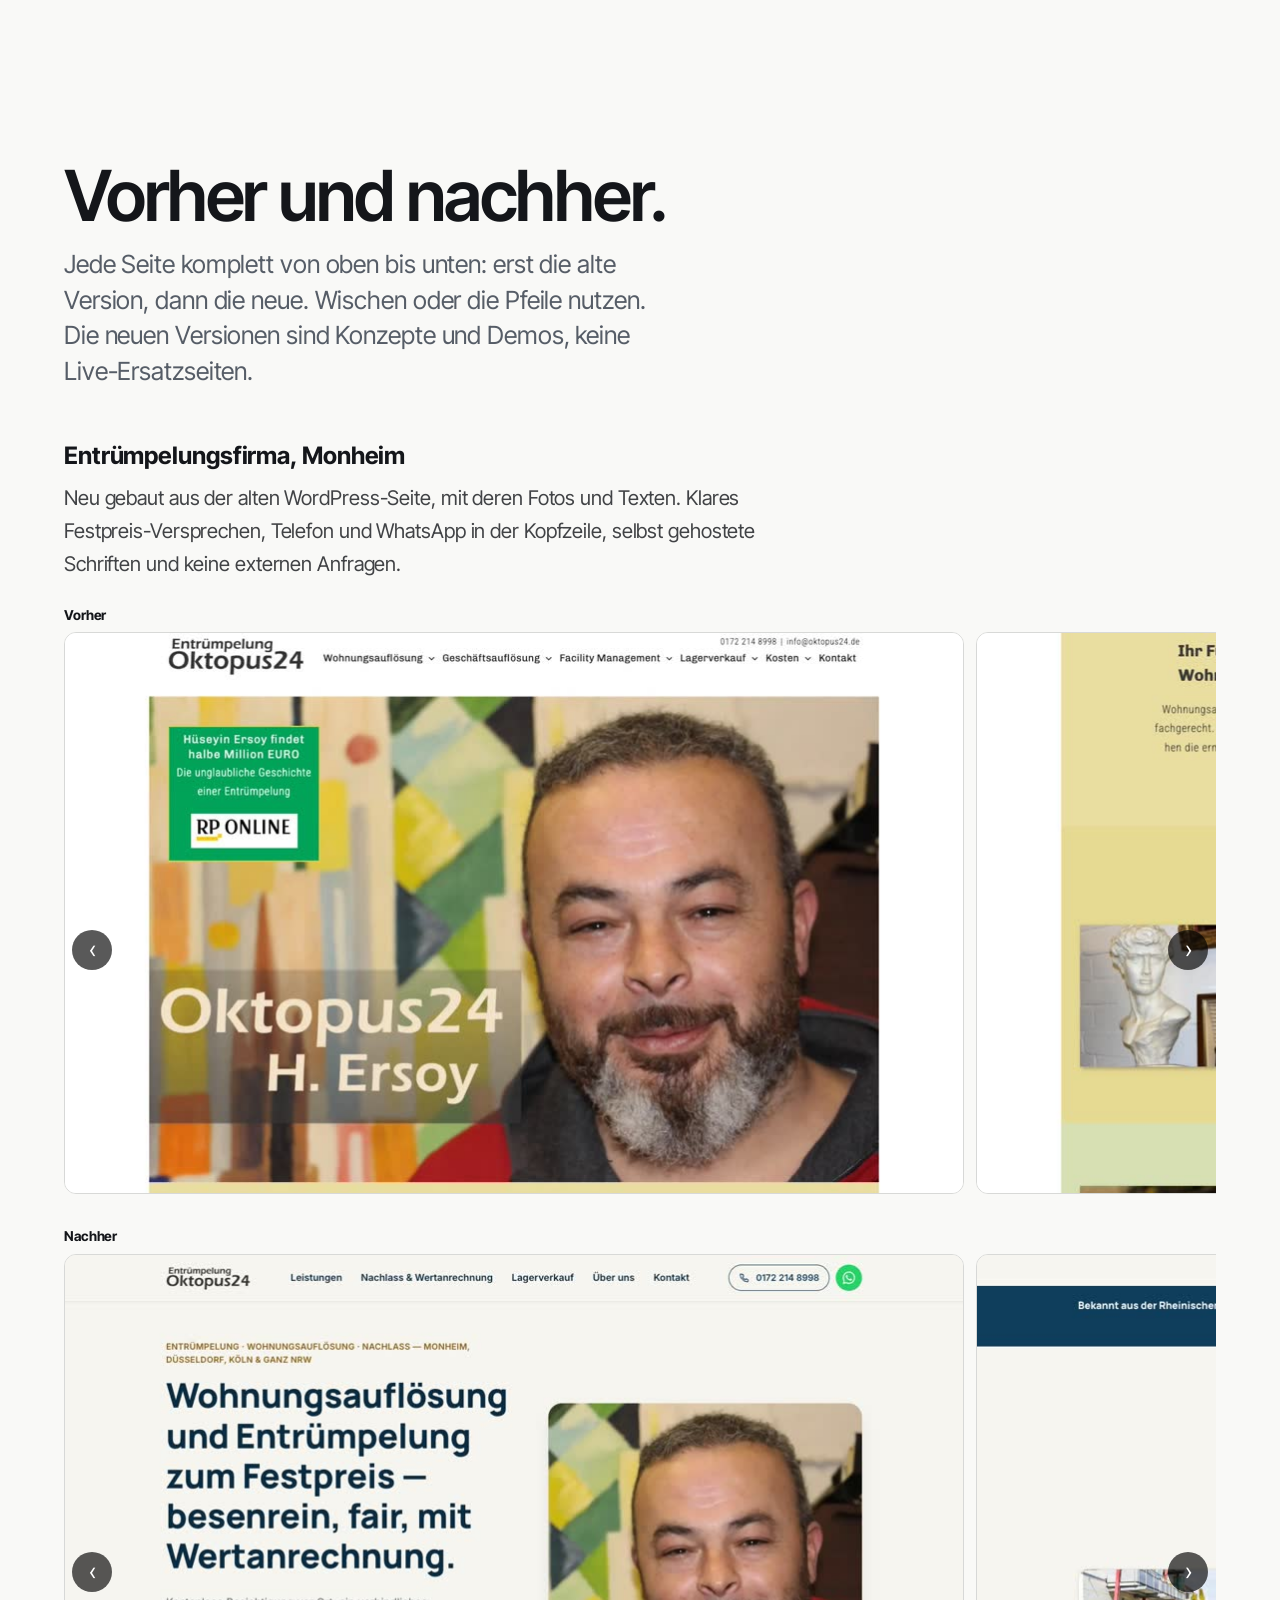
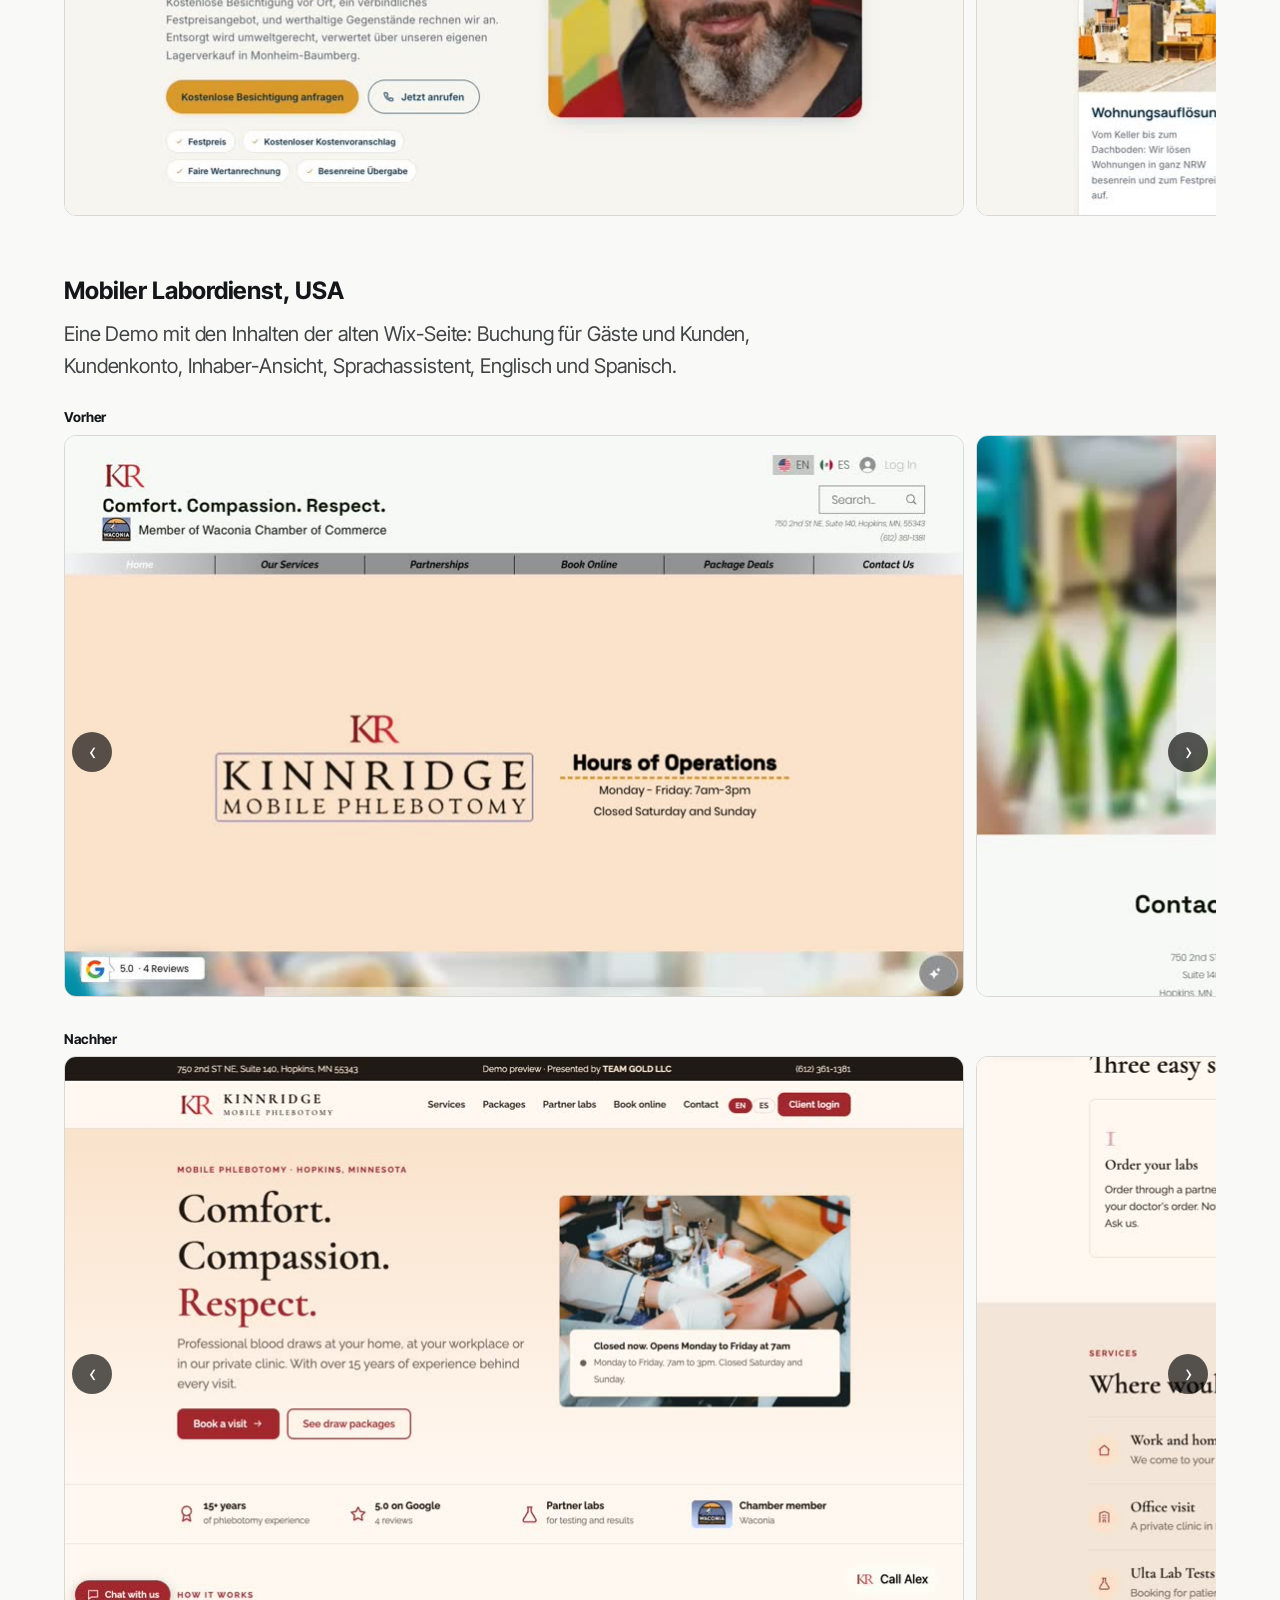
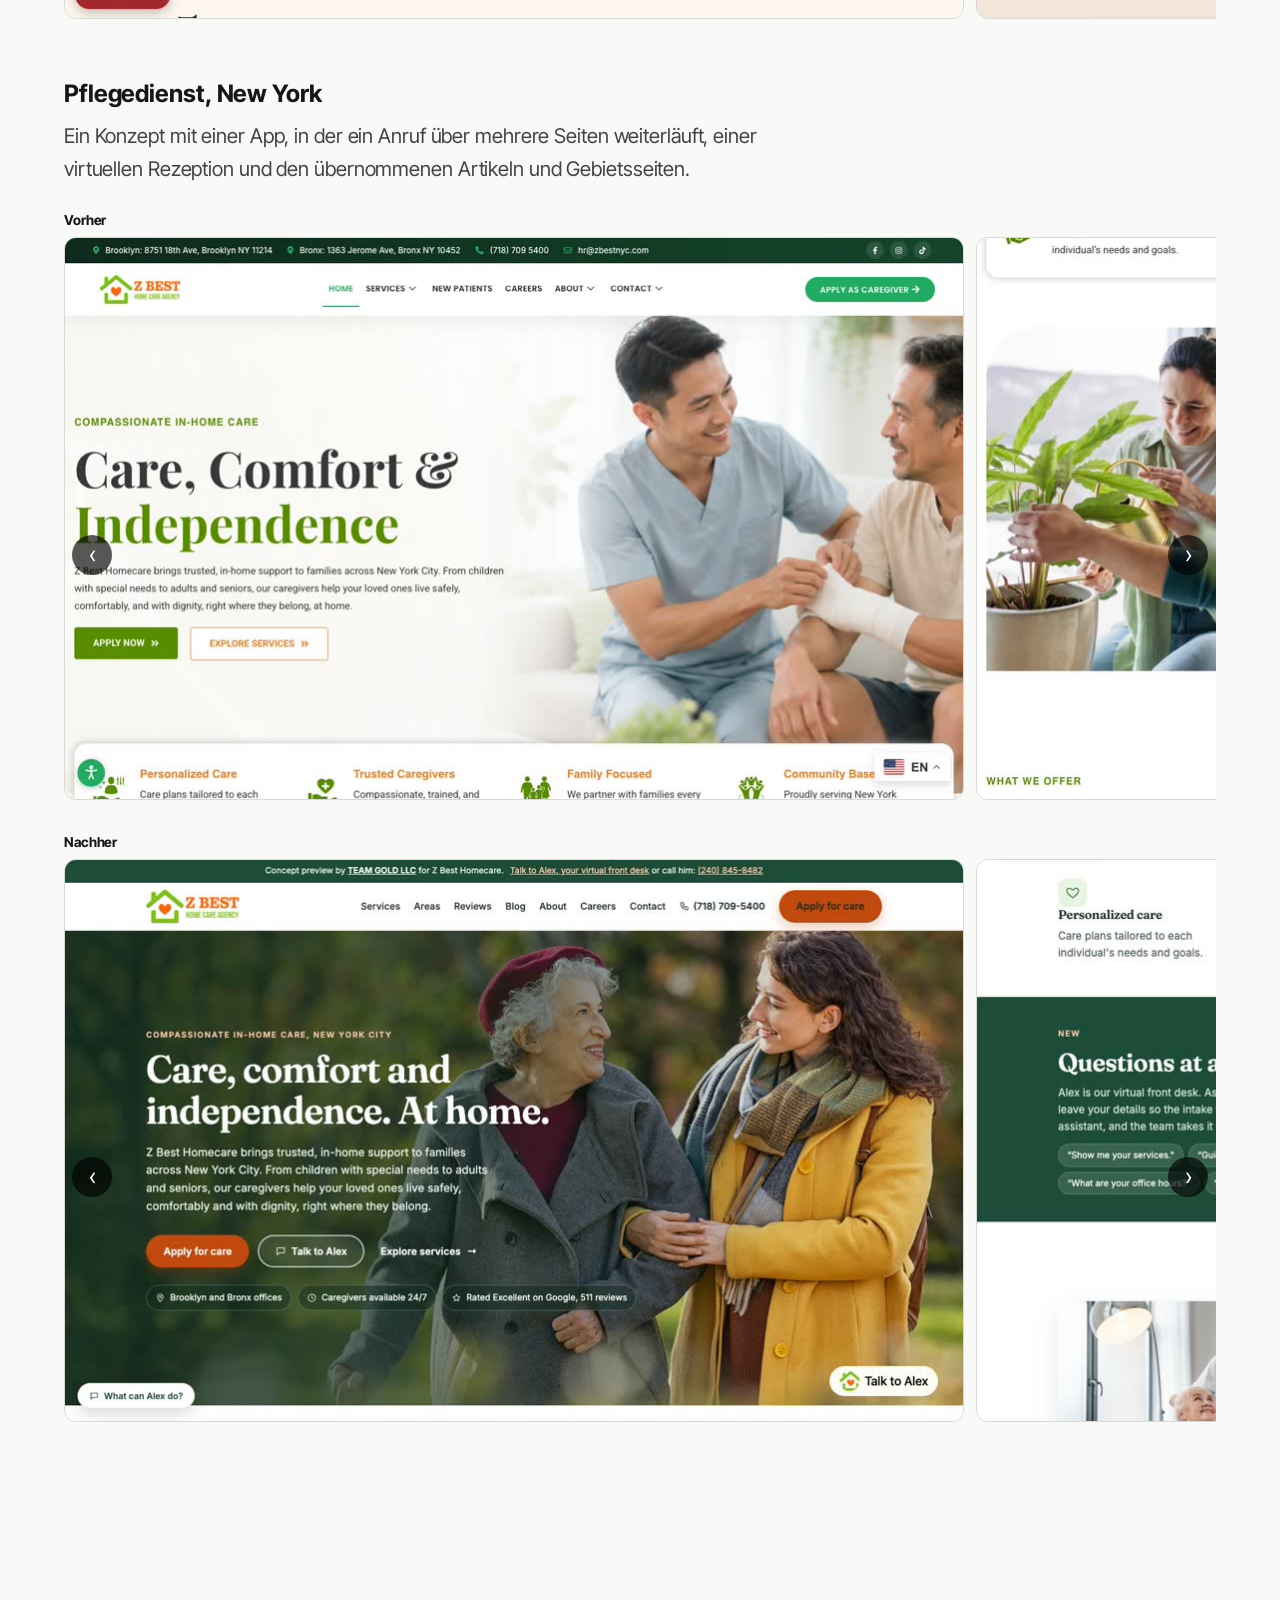
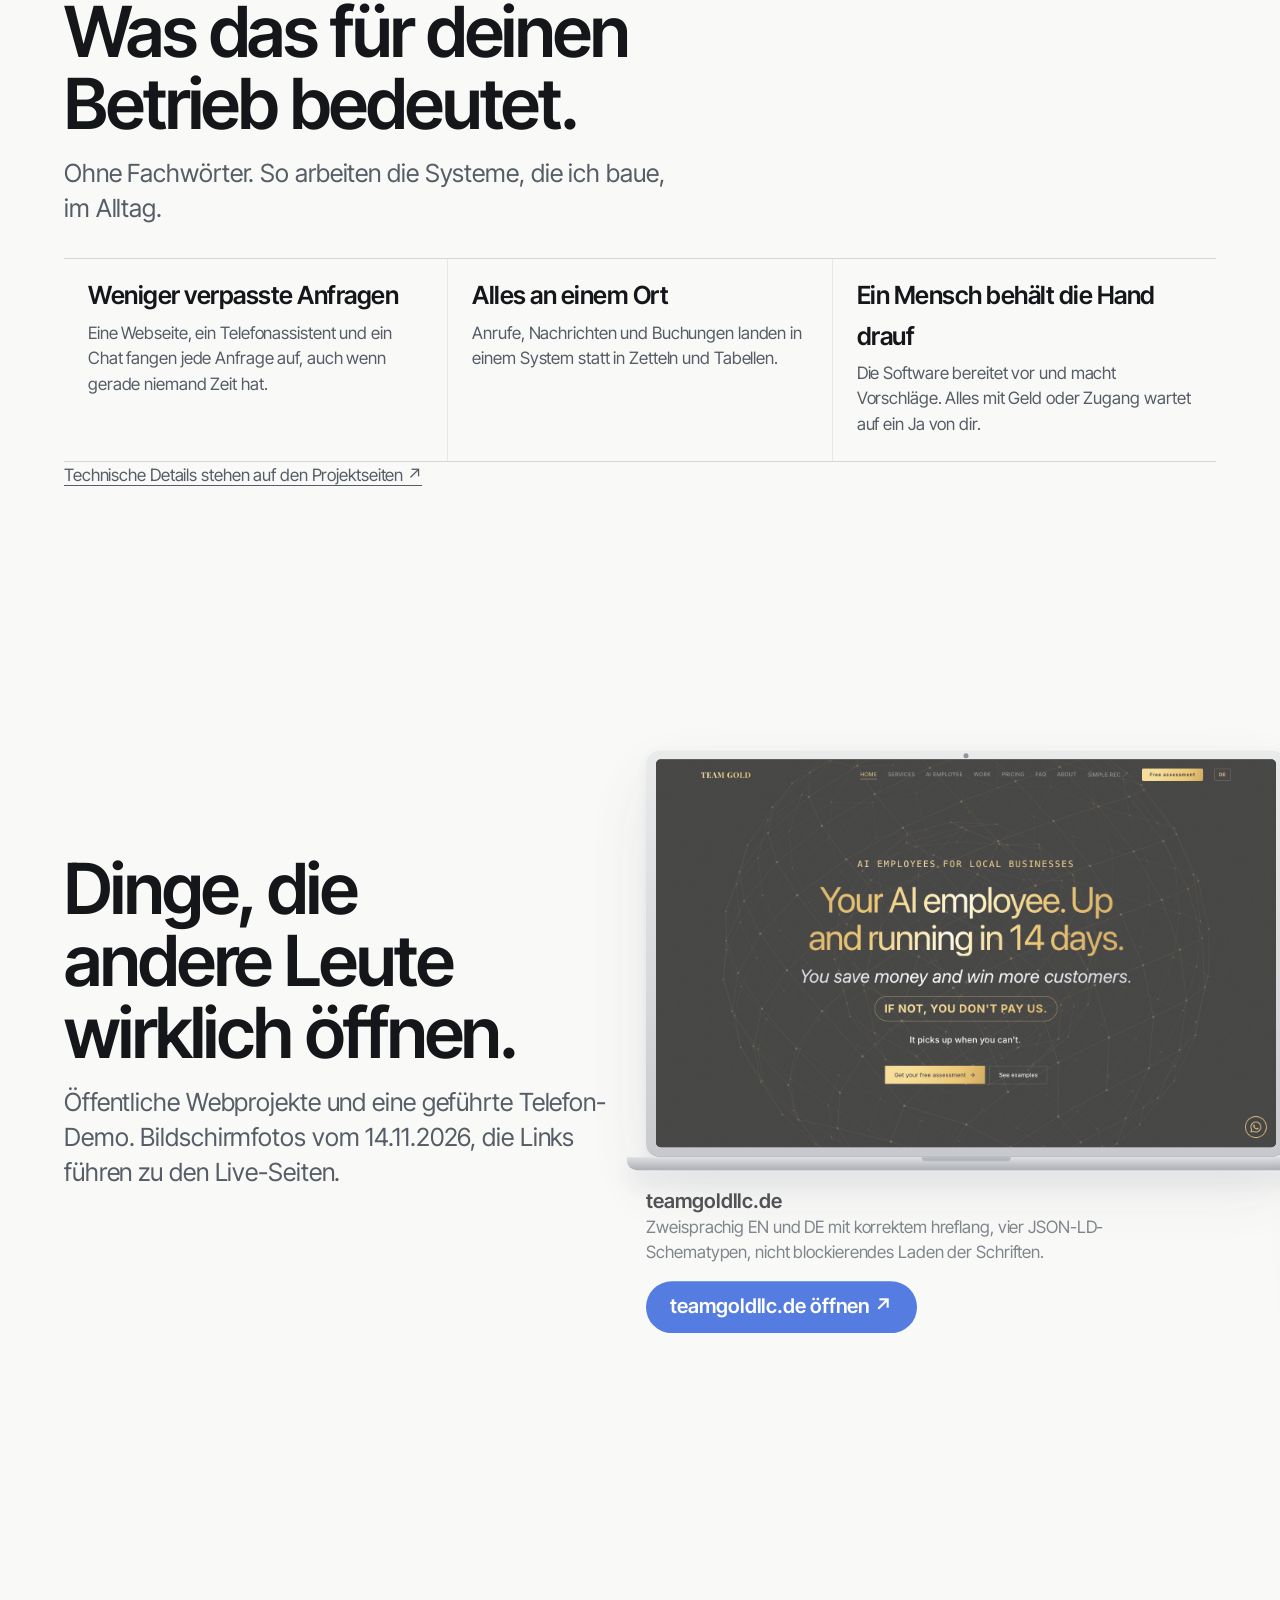
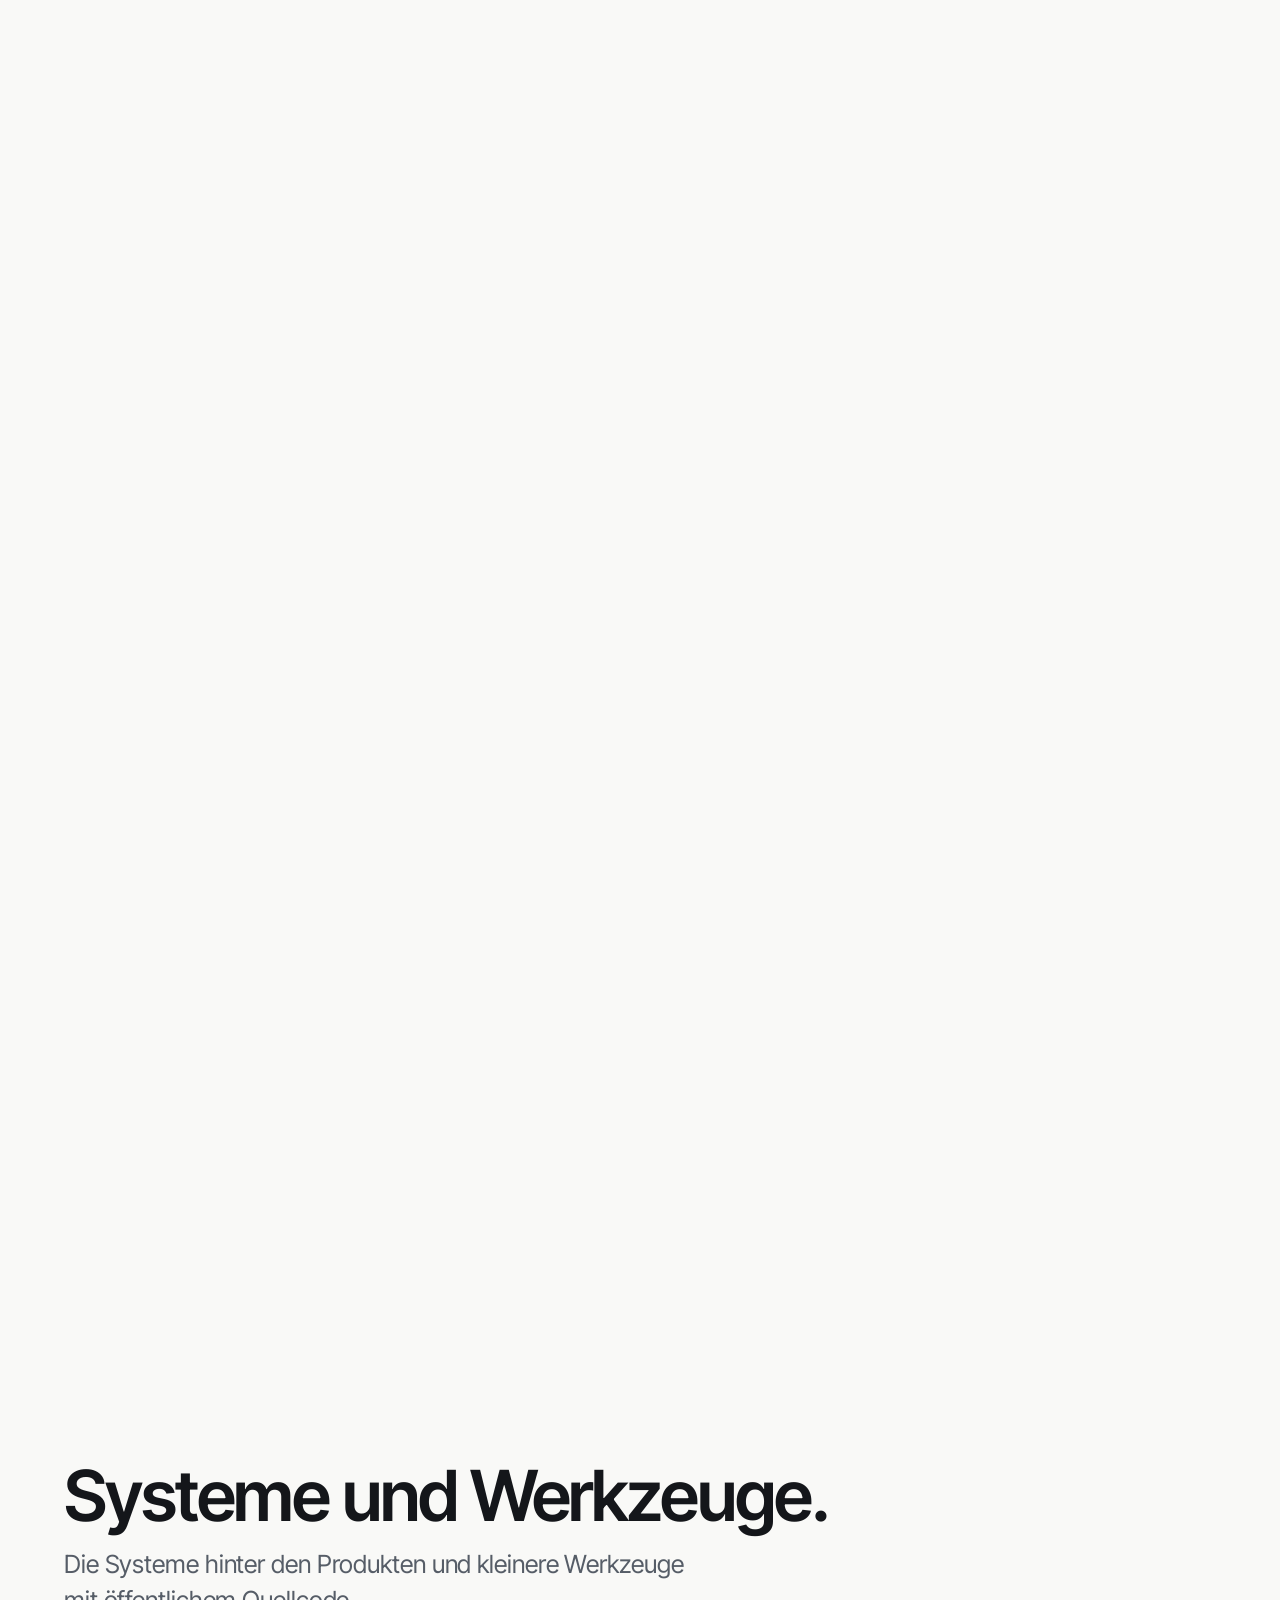
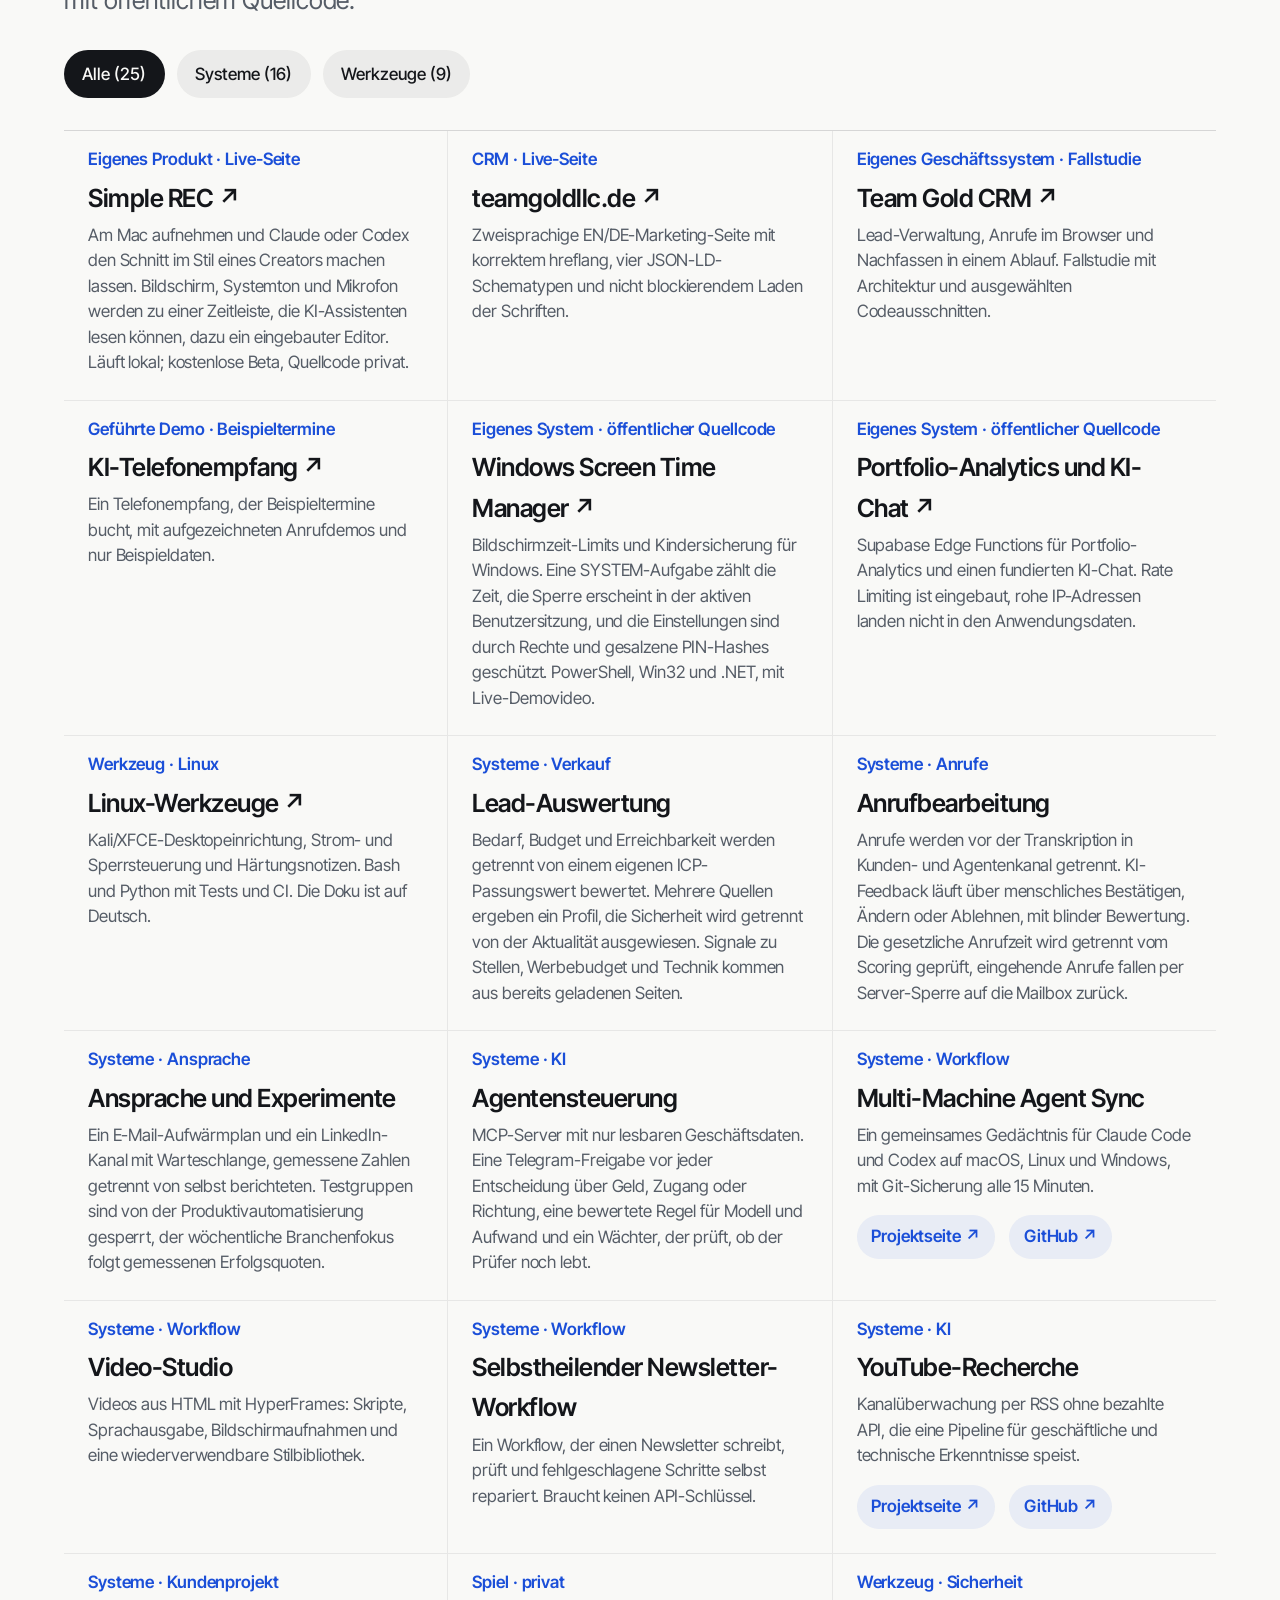
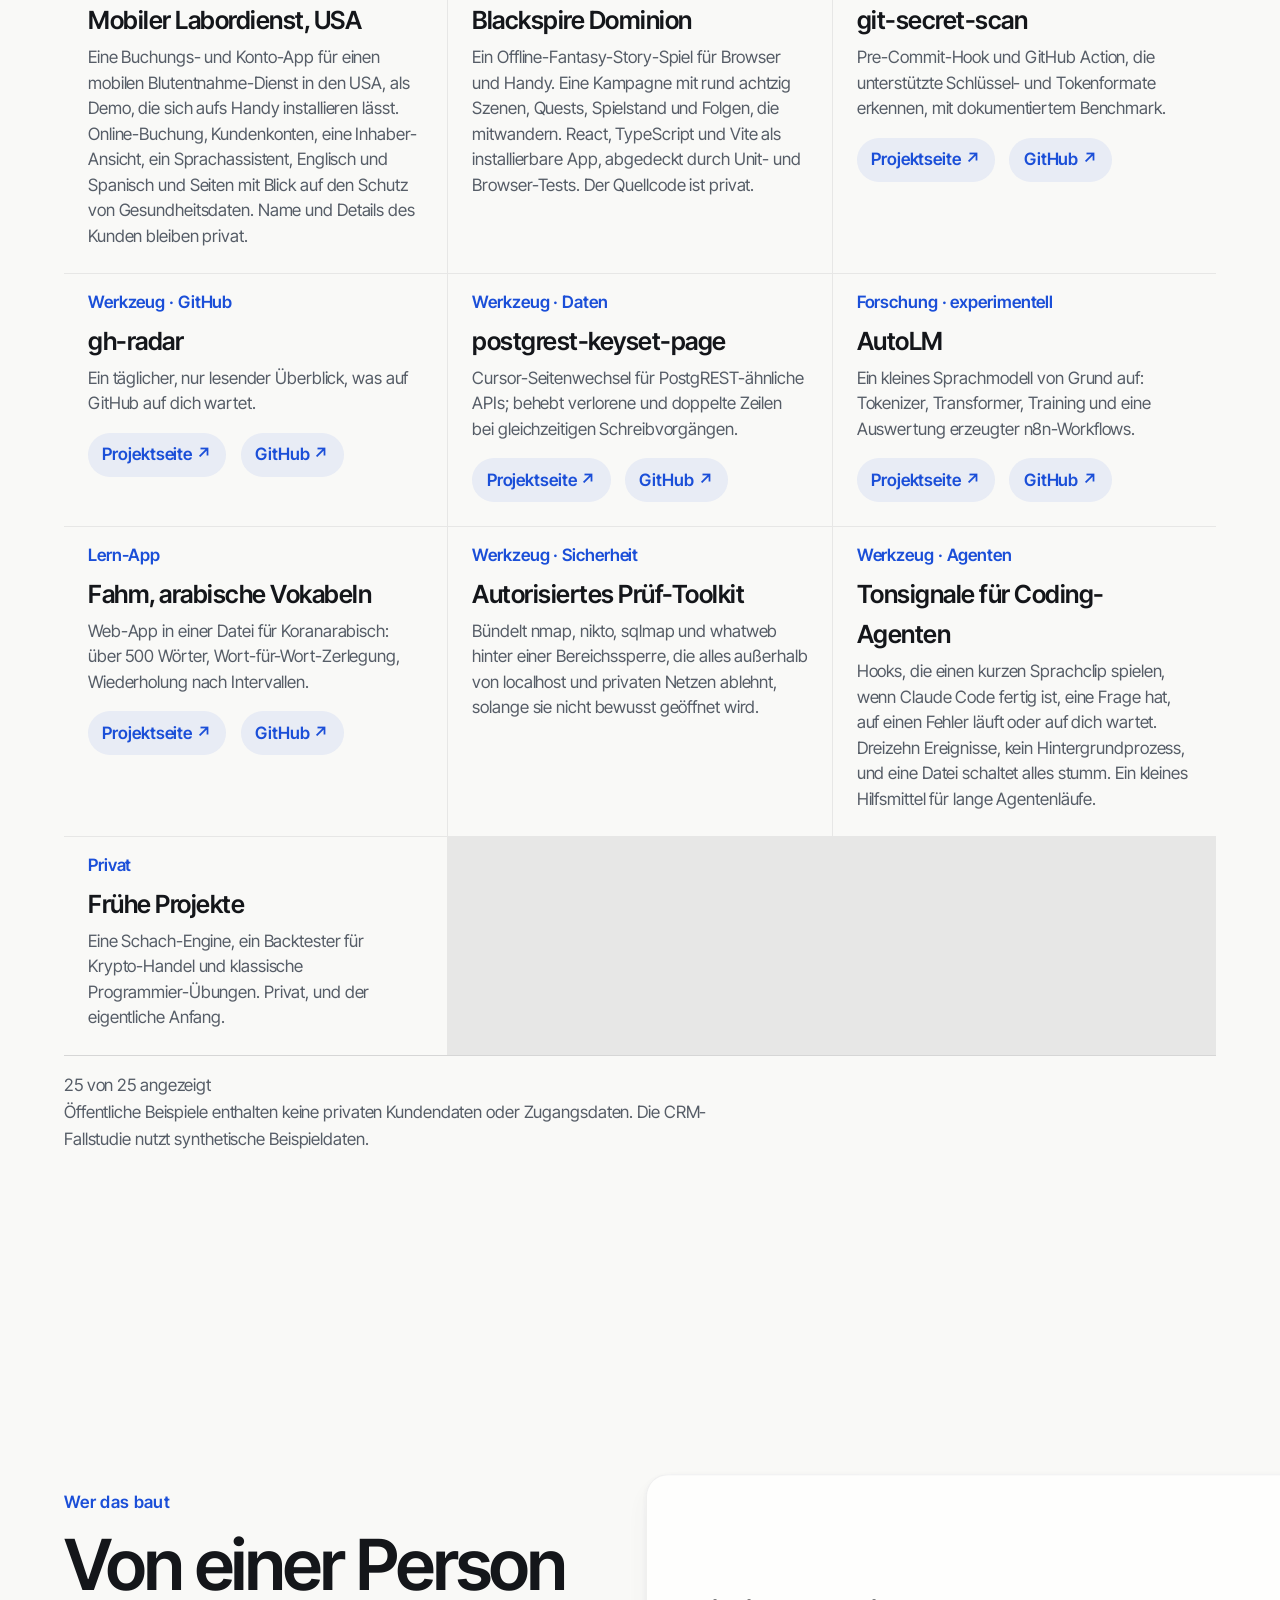
==== commit 65a08464: "Windows Screen Time Manager: featured card with lock view photo and admin screens Co-Authored-By: Cl" ====
--- a/de/index.html
+++ b/de/index.html
@@ -1126,6 +1126,7 @@
 <section class="v4-sec project-index" id="selected-work" data-sc-act="flow" data-sc-drift="#FAFAF8"><div class="v4-wrap"><div class="project-index__heading"><div><h2 class="v4-claim v4-claim--wide">Produkte.</h2><p class="v4-sub">Vier Produkte mit Demo, Screenshot oder Fallstudie. Jede Seite erklärt Aufbau, Entscheidungen und Grenzen.</p></div><a class="v4-cta v4-cta--ghost" href="/projects/?lang=de">Alle 16 öffentlichen Repos ↗</a></div><div class="project-index__grid">
 <article class="project-preview" data-project="simple-rec"><p class="project-preview__type">Eigenes Produkt · Live-Seite</p><a class="project-preview__media" href="https://simplerec.teamgoldllc.de" rel="noopener noreferrer"><img src="/projects/assets/simple-rec-site.jpg" loading="lazy" width="800" height="500" alt="Screenshot der Simple-REC-Webseite"></a><h3>Simple REC</h3><p class="project-preview__description">Auf dem Mac aufnehmen, dann Claude oder Codex sagen, es wie ein Creator zu schneiden. Bildschirm, Systemton und Mikrofon werden zu einem Verlauf aus Apps, Bildschirmtext und Gesprochenem, den KI-Assistenten lesen können, dazu ein eingebauter Editor. Läuft lokal. Kostenlose Beta, Landingpage auf Deutsch und Englisch; der Quellcode bleibt privat.</p><p class="project-preview__caption">Aufnahme der Live-Seite, 14.11.2026.</p><p class="project-preview__links"><a href="https://simplerec.teamgoldllc.de" rel="noopener noreferrer">Webseite öffnen ↗</a><a href="https://github.com/Atakan-24/simple-rec" rel="noopener noreferrer">Downloads auf GitHub ↗</a></p></article>
 <article class="project-preview" data-project="fahm"><p class="project-preview__type">Eigene App · live, öffentlicher Quellcode</p><div class="ps__strip" tabindex="0"><img src="/projects/assets/fahm/fahm-1.jpg" loading="lazy" width="480" height="1039" alt="Wortkarte mit Ton, Beispielsatz und türkischem Hinweis"><img src="/projects/assets/fahm/fahm-2.jpg" loading="lazy" width="480" height="1039" alt="Das nächste Wort mit Merkhilfe"><img src="/projects/assets/fahm/fahm-3.jpg" loading="lazy" width="480" height="1039" alt="Hörübung mit arabischen Sätzen"><img src="/projects/assets/fahm/fahm-4.jpg" loading="lazy" width="480" height="1039" alt="Schreibübung mit arabischer Tastatur"><img src="/projects/assets/fahm/fahm-5.jpg" loading="lazy" width="480" height="1039" alt="Quran-Kapitel Wort für Wort lesen"></div><h3>Fahm, Arabisch für Quran-Leser</h3><p class="project-preview__description">Quranisches Arabisch über die häufigsten Wörter lernen. Jedes Wort kommt mit Ton, Merkhilfe, Beispielsatz und türkischem oder deutschem Anker. Spaced Repetition bestimmt, wann es wiederkommt; Hören, Schreiben auf arabischer Tastatur und Quran-Kapitel lesen üben dieselben Wörter. Eine HTML-Datei, ohne Framework und ohne Build, installierbar und offline nutzbar.</p><p class="project-preview__caption">Bilder aus der Live-App, 15.11.2026. Seitlich wischen.</p><p class="project-preview__links"><a href="https://fahm-web.vercel.app" rel="noopener noreferrer">App öffnen ↗</a><a href="https://github.com/Atakan-24/fahm" rel="noopener noreferrer">Quellcode auf GitHub ↗</a></p></article>
+<article class="project-preview" data-project="windows-screen-time-manager"><p class="project-preview__type">Eigenes System · öffentlicher Quellcode</p><div class="ps__strip ps__strip--wide" tabindex="0"><img src="/projects/assets/wstm/w-1.jpg" loading="lazy" width="720" height="405" alt="Vollbild-Sperransicht als Treiberfehler-Diagnose, fotografiert auf einem echten Monitor"><img src="/projects/assets/wstm/w-2.jpg" loading="lazy" width="720" height="746" alt="Admin-Fenster: Tageslimits, Toleranz und Tageswechsel"><img src="/projects/assets/wstm/w-3.jpg" loading="lazy" width="720" height="746" alt="Admin-Fenster: Warnungen vor dem Limit"><img src="/projects/assets/wstm/w-4.jpg" loading="lazy" width="720" height="746" alt="Admin-Fenster: die Statusleiste auf dem Bildschirm"><img src="/projects/assets/wstm/w-5.jpg" loading="lazy" width="720" height="746" alt="Admin-Fenster: Zeit durch Pausen zurückgewinnen"></div><h3>Windows Screen Time Manager</h3><p class="project-preview__description">Bildschirmzeit-Limits und Kindersicherung für Windows. Eine SYSTEM-Aufgabe zählt jede Minute die Zeit, die Sperransicht erscheint in der aktiven Benutzersitzung, und die Einstellungen sind durch Rechte und gesalzene PIN-Hashes geschützt. PowerShell, Win32 und .NET.</p><p class="project-preview__caption">Erstes Bild: die Sperransicht auf einem echten Monitor. Die übrigen: das Admin-Fenster.</p><p class="project-preview__links"><a href="https://github.com/Atakan-24/windows-screen-time-manager" rel="noopener noreferrer">Quellcode und Doku ↗</a><a href="https://youtube.com/shorts/ujELrVr45qw" rel="noopener noreferrer">Video ↗</a></p></article>
 <article class="project-preview" data-project="team-gold-crm-showcase"><p class="project-preview__type">Eigenes Geschäftssystem · Fallstudie</p>
 <div class="project-preview__media"><video controls playsinline preload="none" poster="https://raw.githubusercontent.com/Atakan-24/team-gold-crm-showcase/main/docs/images/02-dashboard.png" aria-label="Team Gold CRM"><source src="https://raw.githubusercontent.com/Atakan-24/team-gold-crm-showcase/main/docs/media/demo.mp4" type="video/mp4"><a href="https://raw.githubusercontent.com/Atakan-24/team-gold-crm-showcase/main/docs/media/demo.mp4">Video ansehen</a></video></div>
 <h3>Team Gold CRM</h3><p class="project-preview__description">Lead-Verwaltung, Browser-Telefonie und Nachfassen in einem Ablauf. Die Fallstudie zeigt Aufbau und ausgewählte Codeauszüge.</p><p class="project-preview__caption">Video · lokal mit synthetischen Daten aufgenommen.</p><p class="project-preview__links"><a href="/projects/?lang=de#team-gold-crm-showcase">Projekt, Medien und Aufbau ↗</a><a href="https://github.com/Atakan-24/team-gold-crm-showcase" rel="noopener noreferrer">GitHub ↗</a></p></article>
--- a/project-media.css
+++ b/project-media.css
@@ -96,3 +96,5 @@
 .ps__strip { display: flex; gap: .75rem; overflow-x: auto; scroll-snap-type: x mandatory; scrollbar-width: thin; padding-bottom: .5rem; }
 .ps__strip img { flex: 0 0 min(46%, 230px); height: auto; min-width: 0; aspect-ratio: 480 / 1039; object-fit: cover; scroll-snap-align: start; border-radius: 18px; border: 1px solid color-mix(in oklab, currentColor 14%, transparent); }
 @media (max-width: 700px) { .ps__strip img { flex-basis: 62%; } }
+.ps__strip--wide img { flex-basis: min(78%, 520px); aspect-ratio: auto; object-fit: contain; align-self: flex-start; background: var(--sc-surface); }
+@media (max-width: 700px) { .ps__strip--wide img { flex-basis: 88%; } }
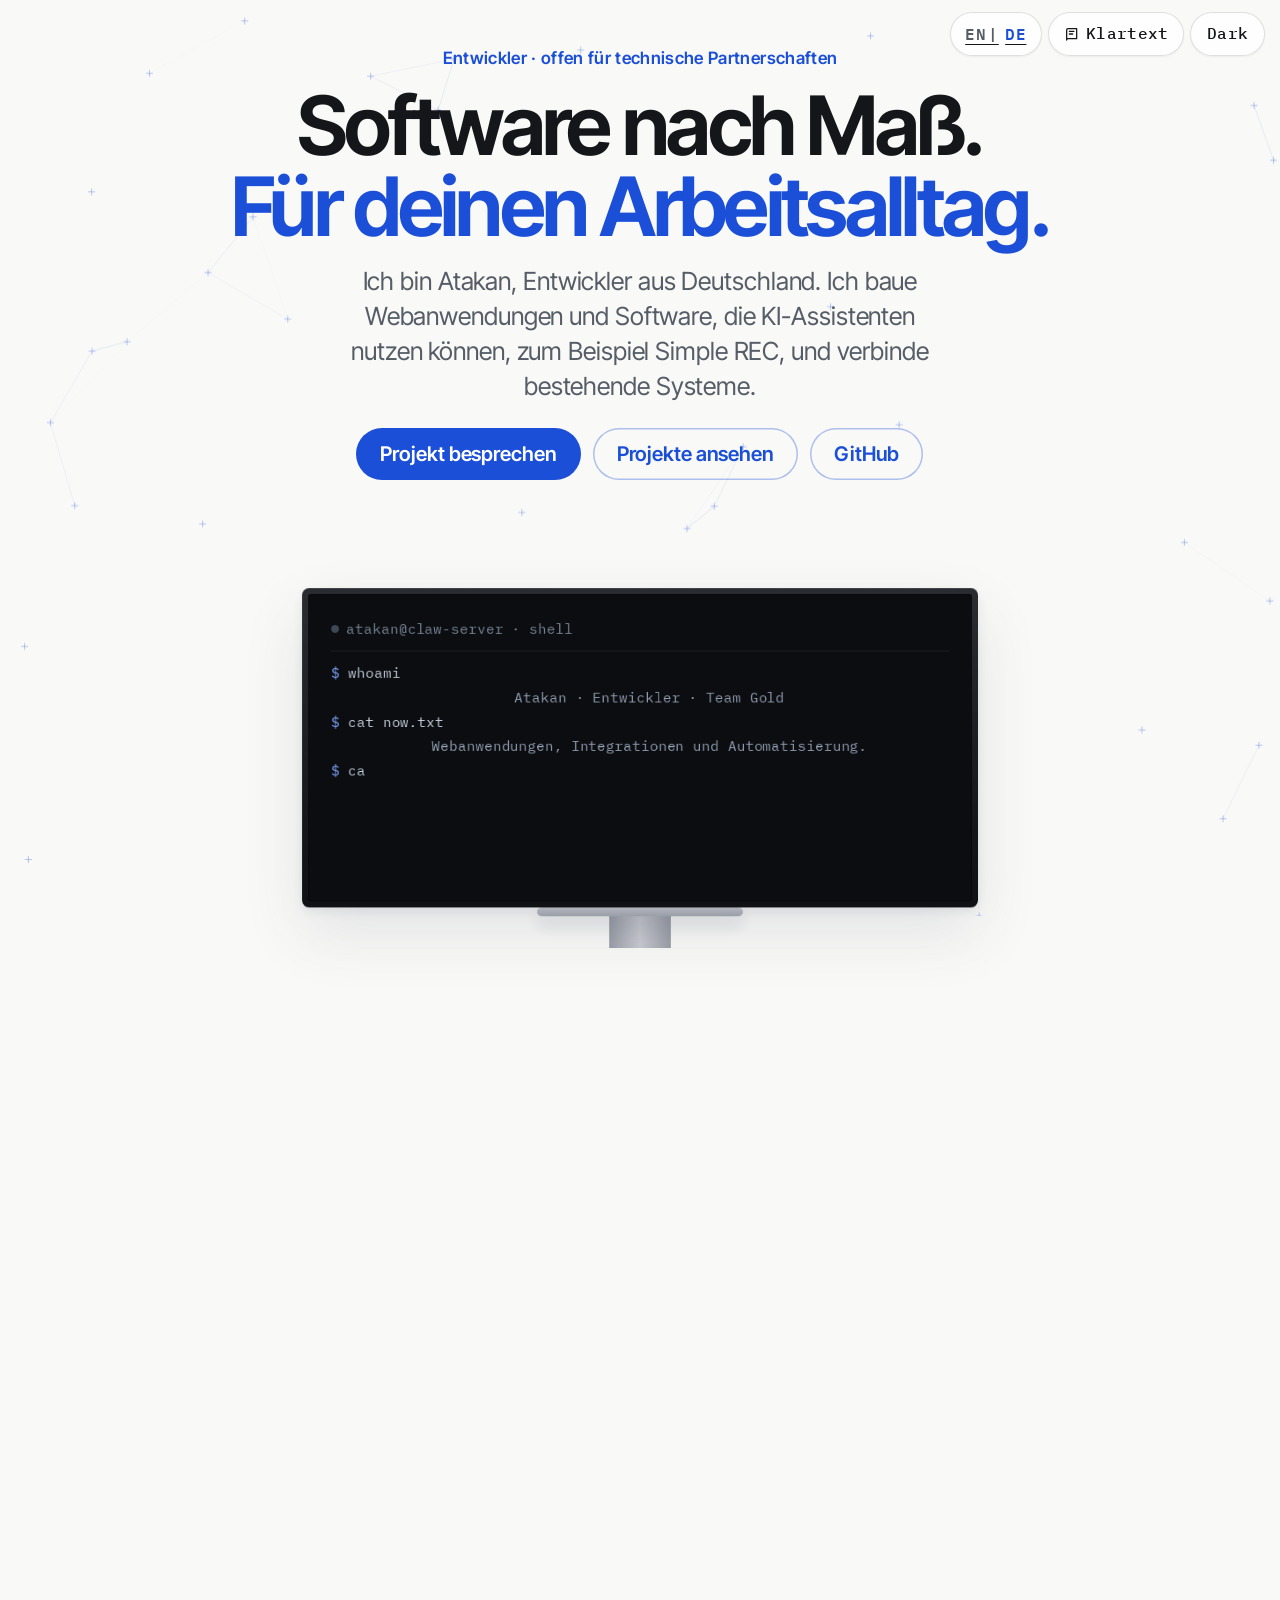
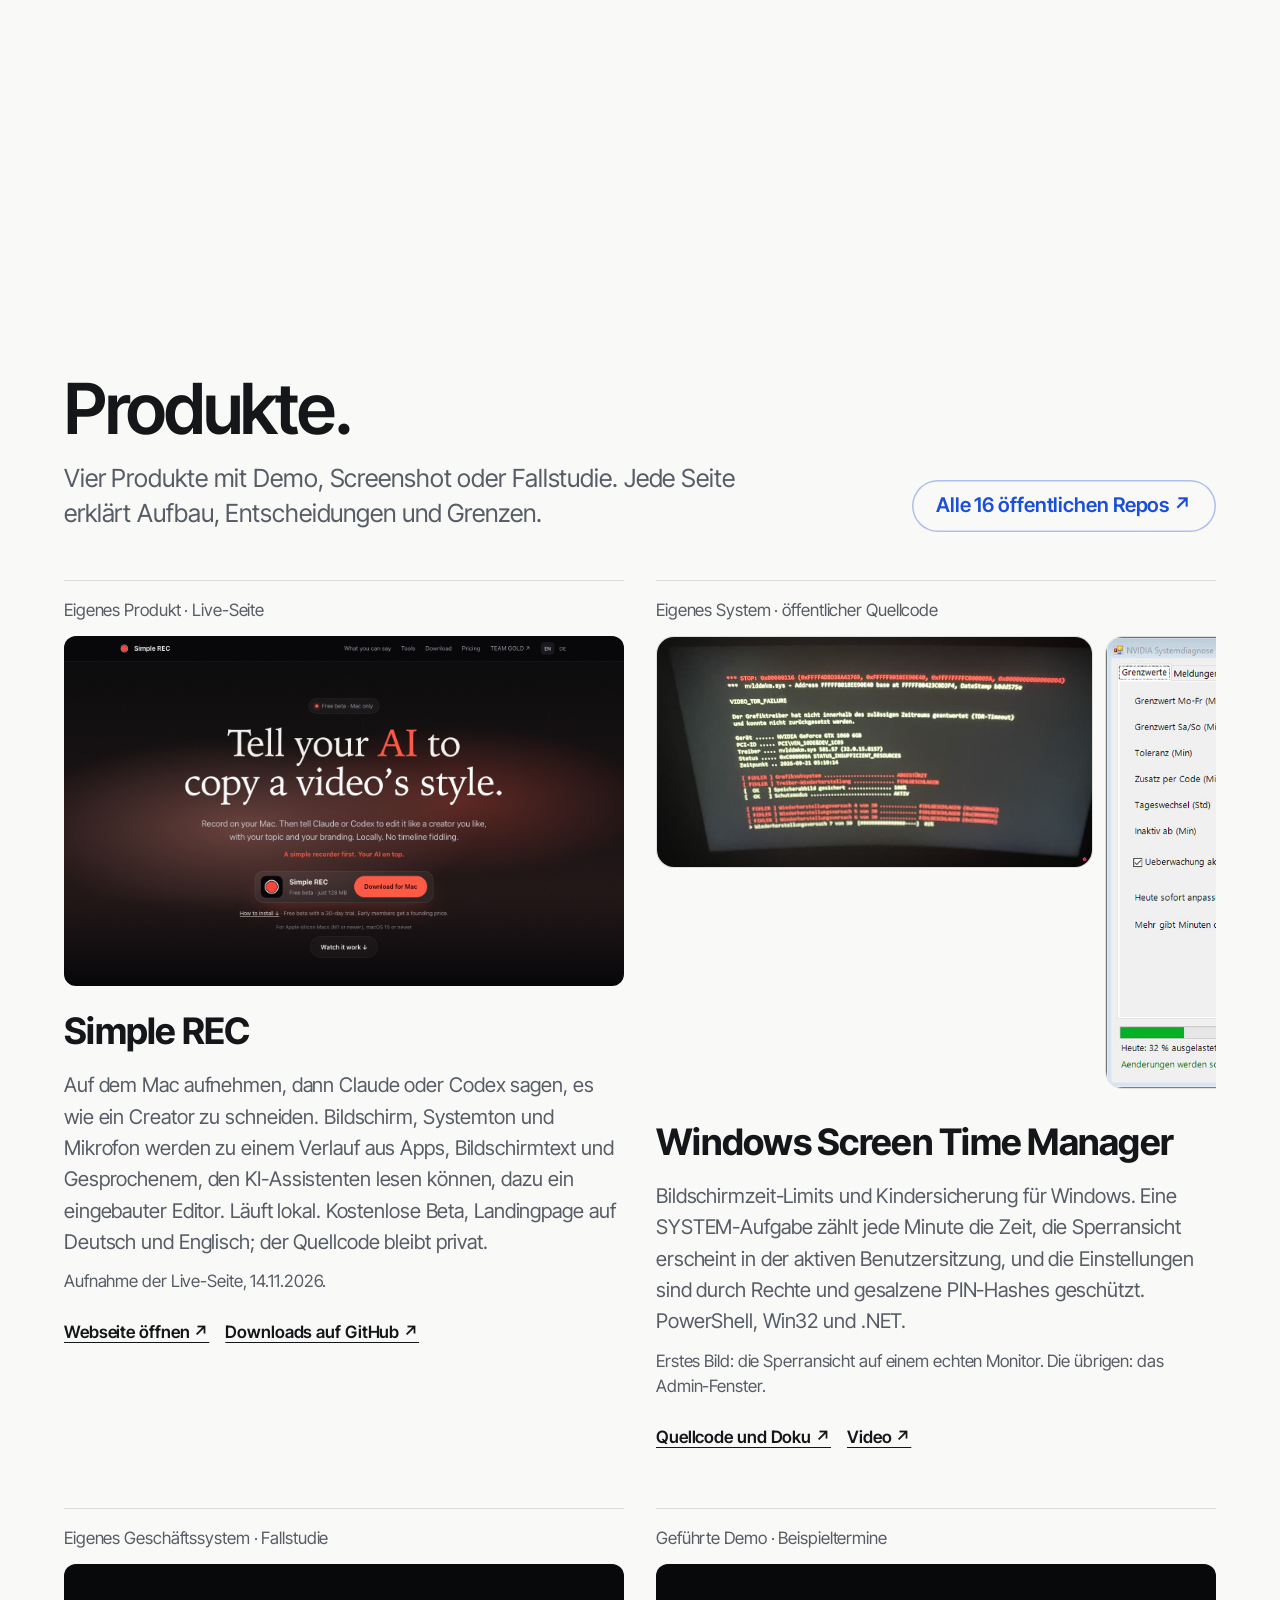
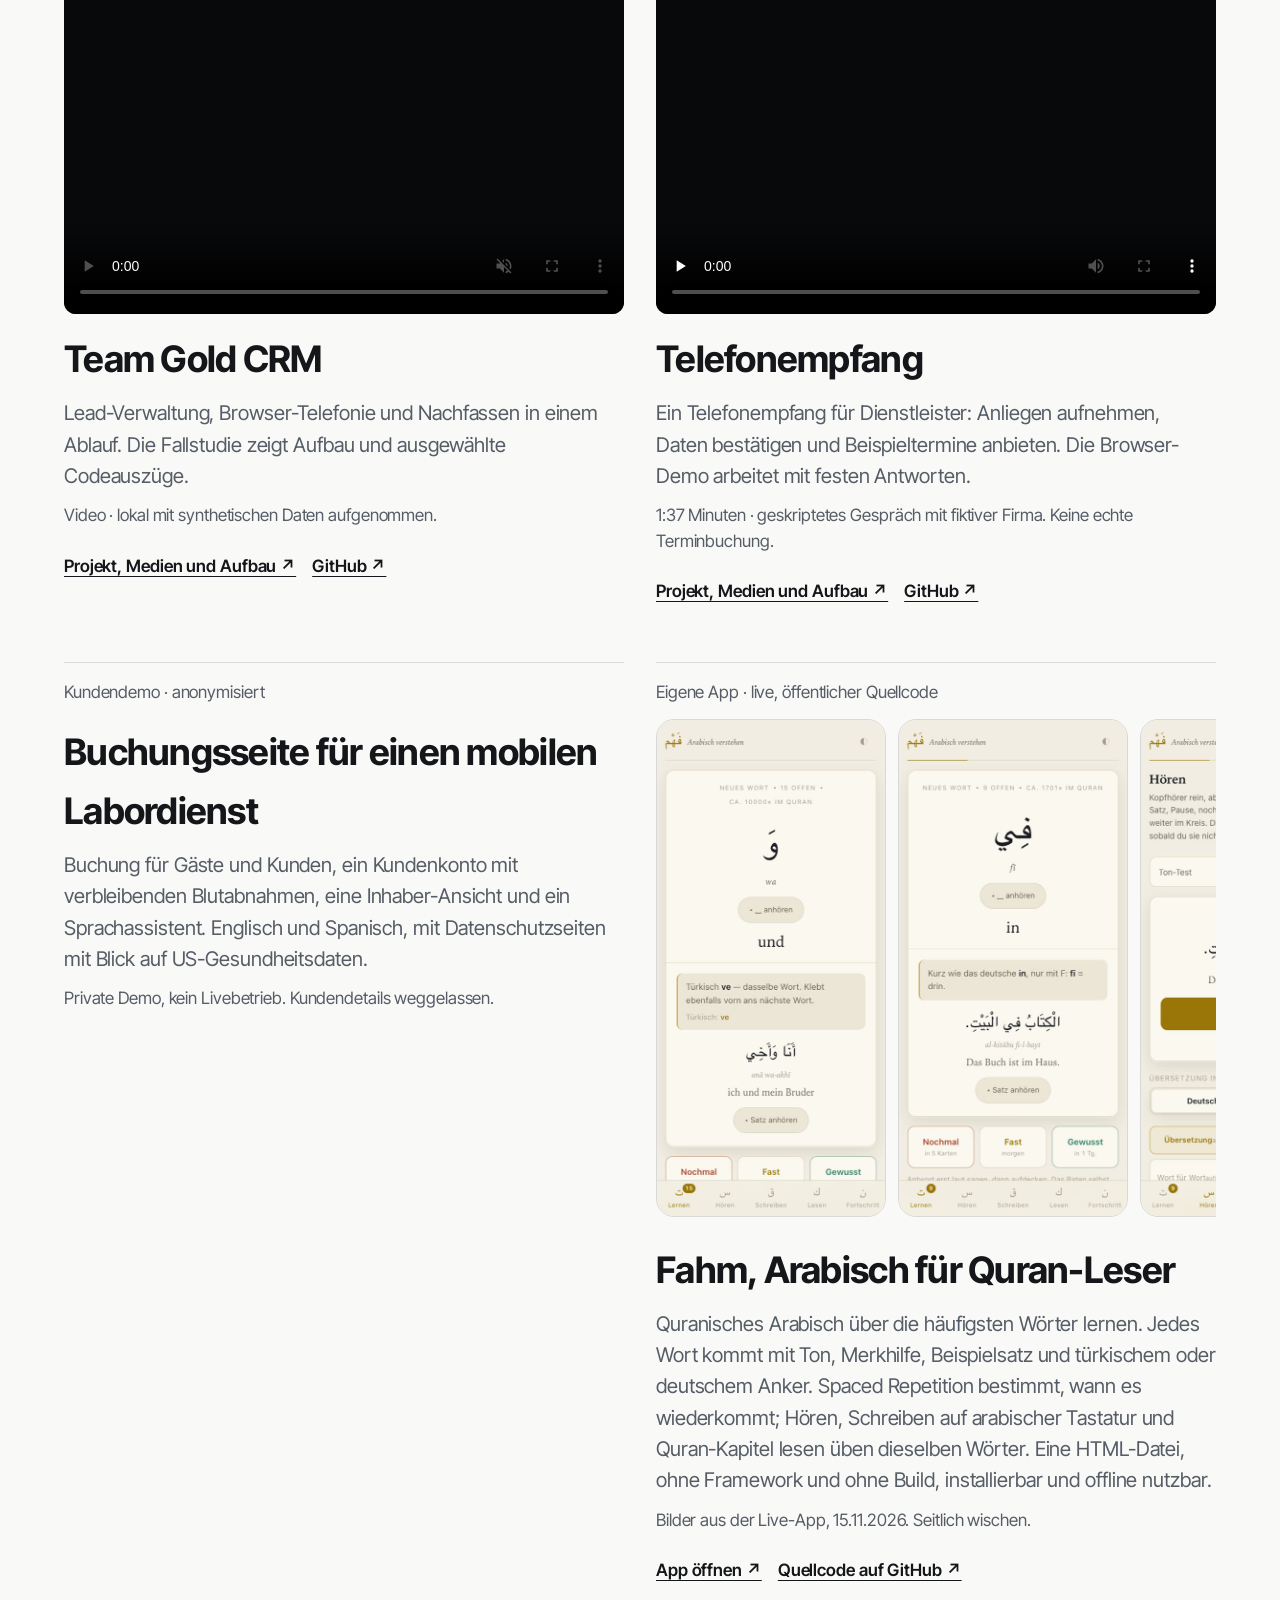
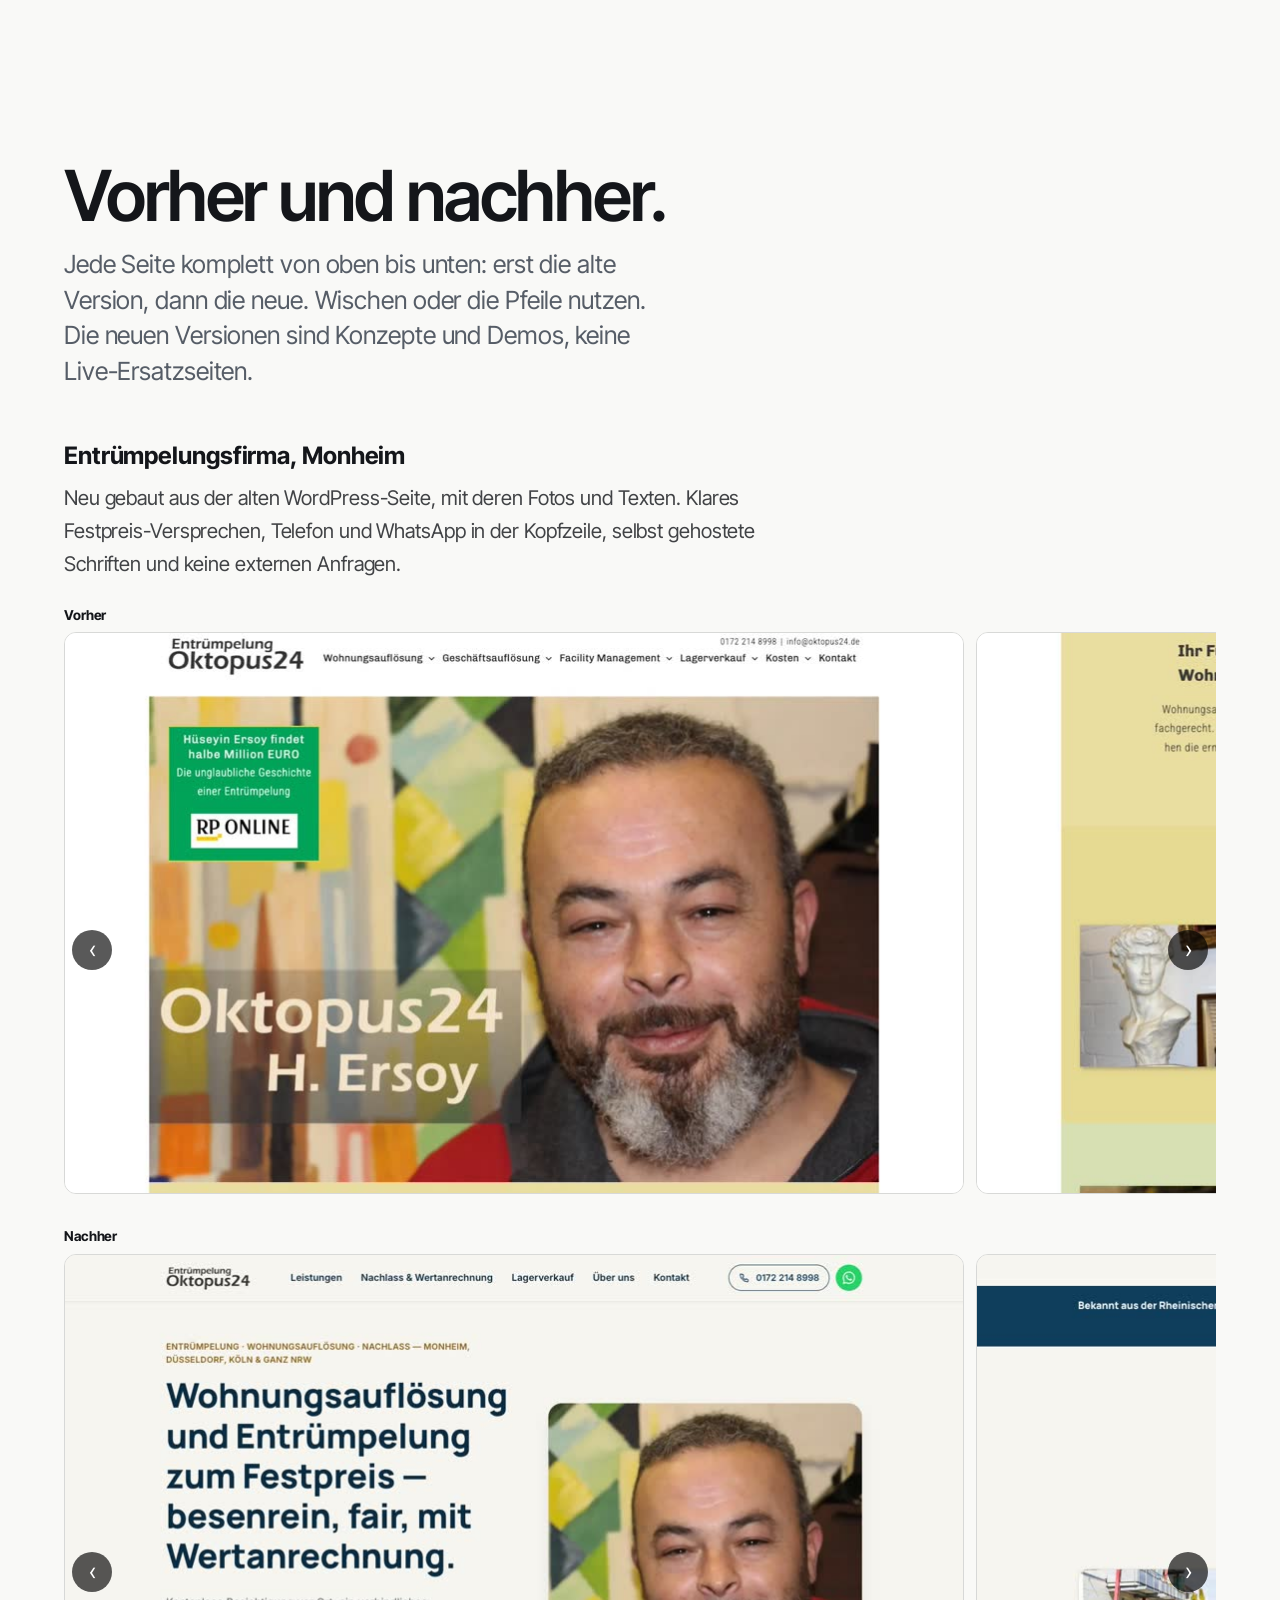
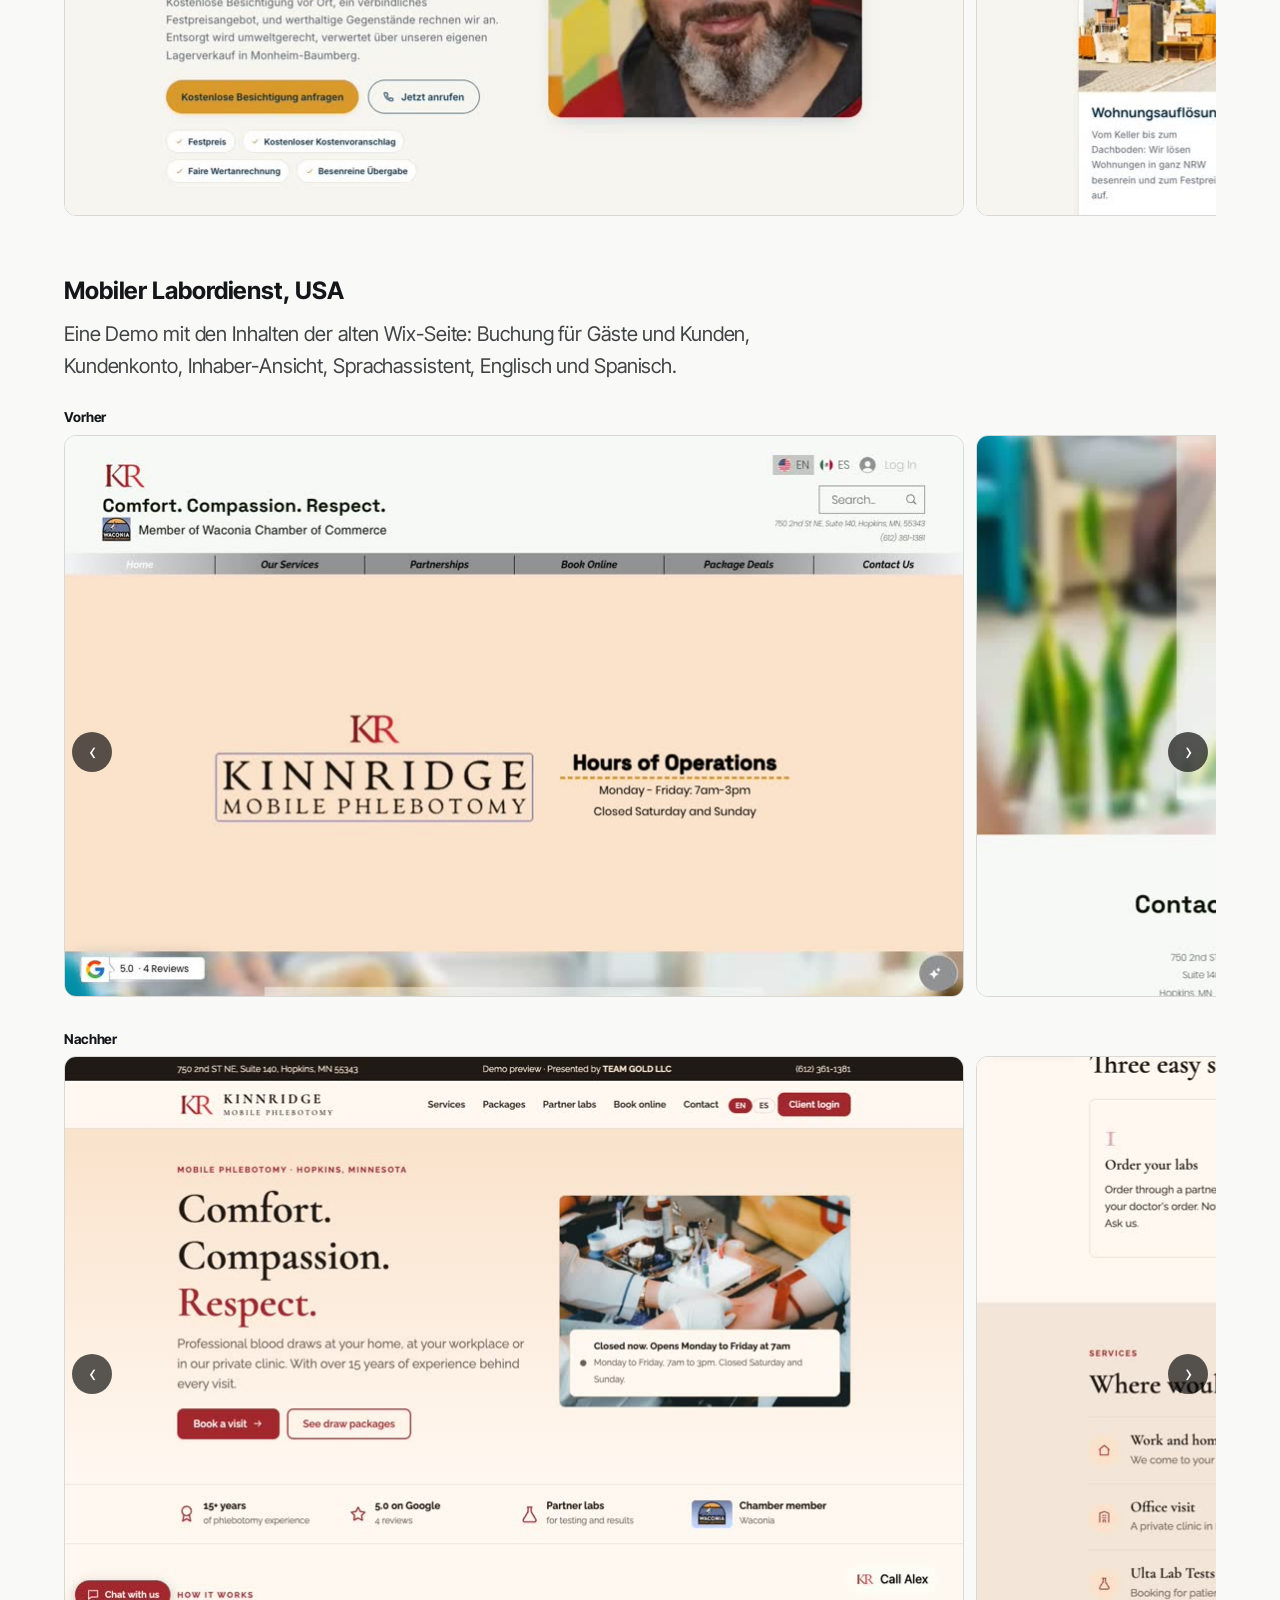
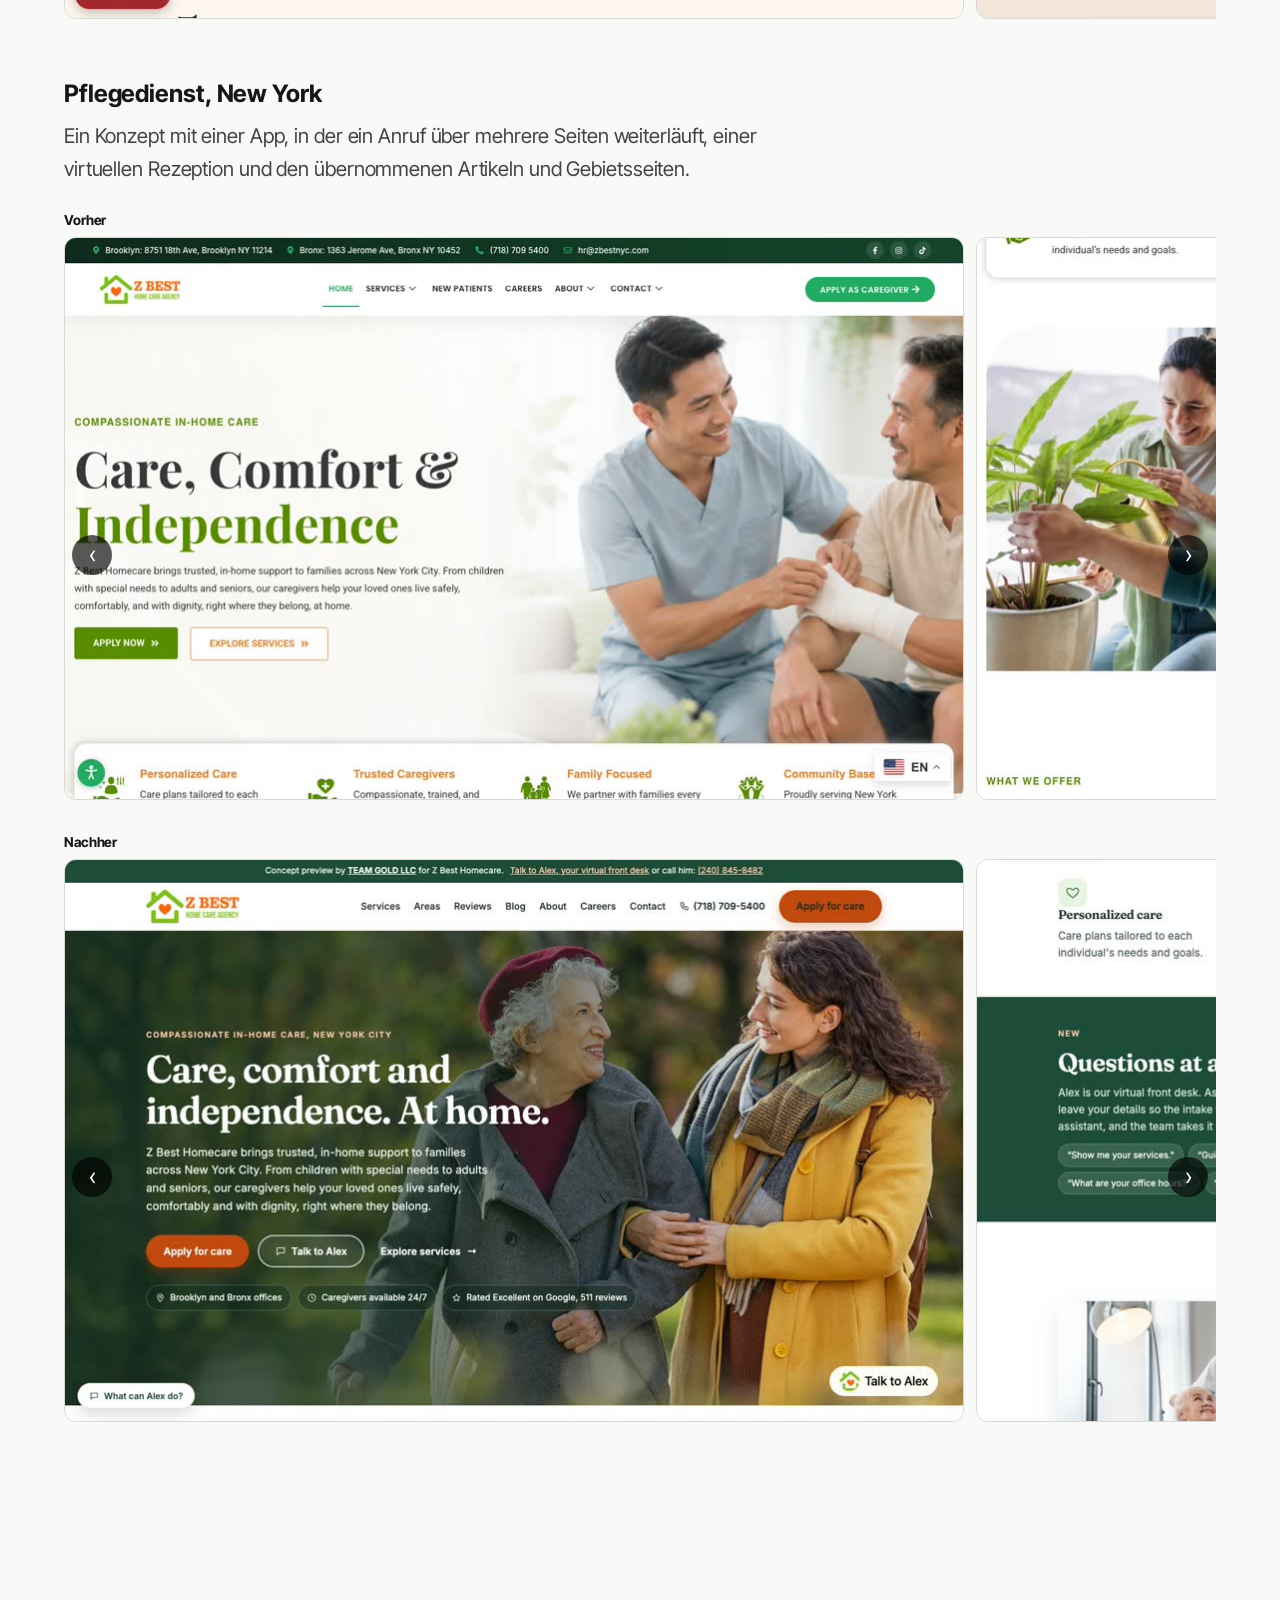
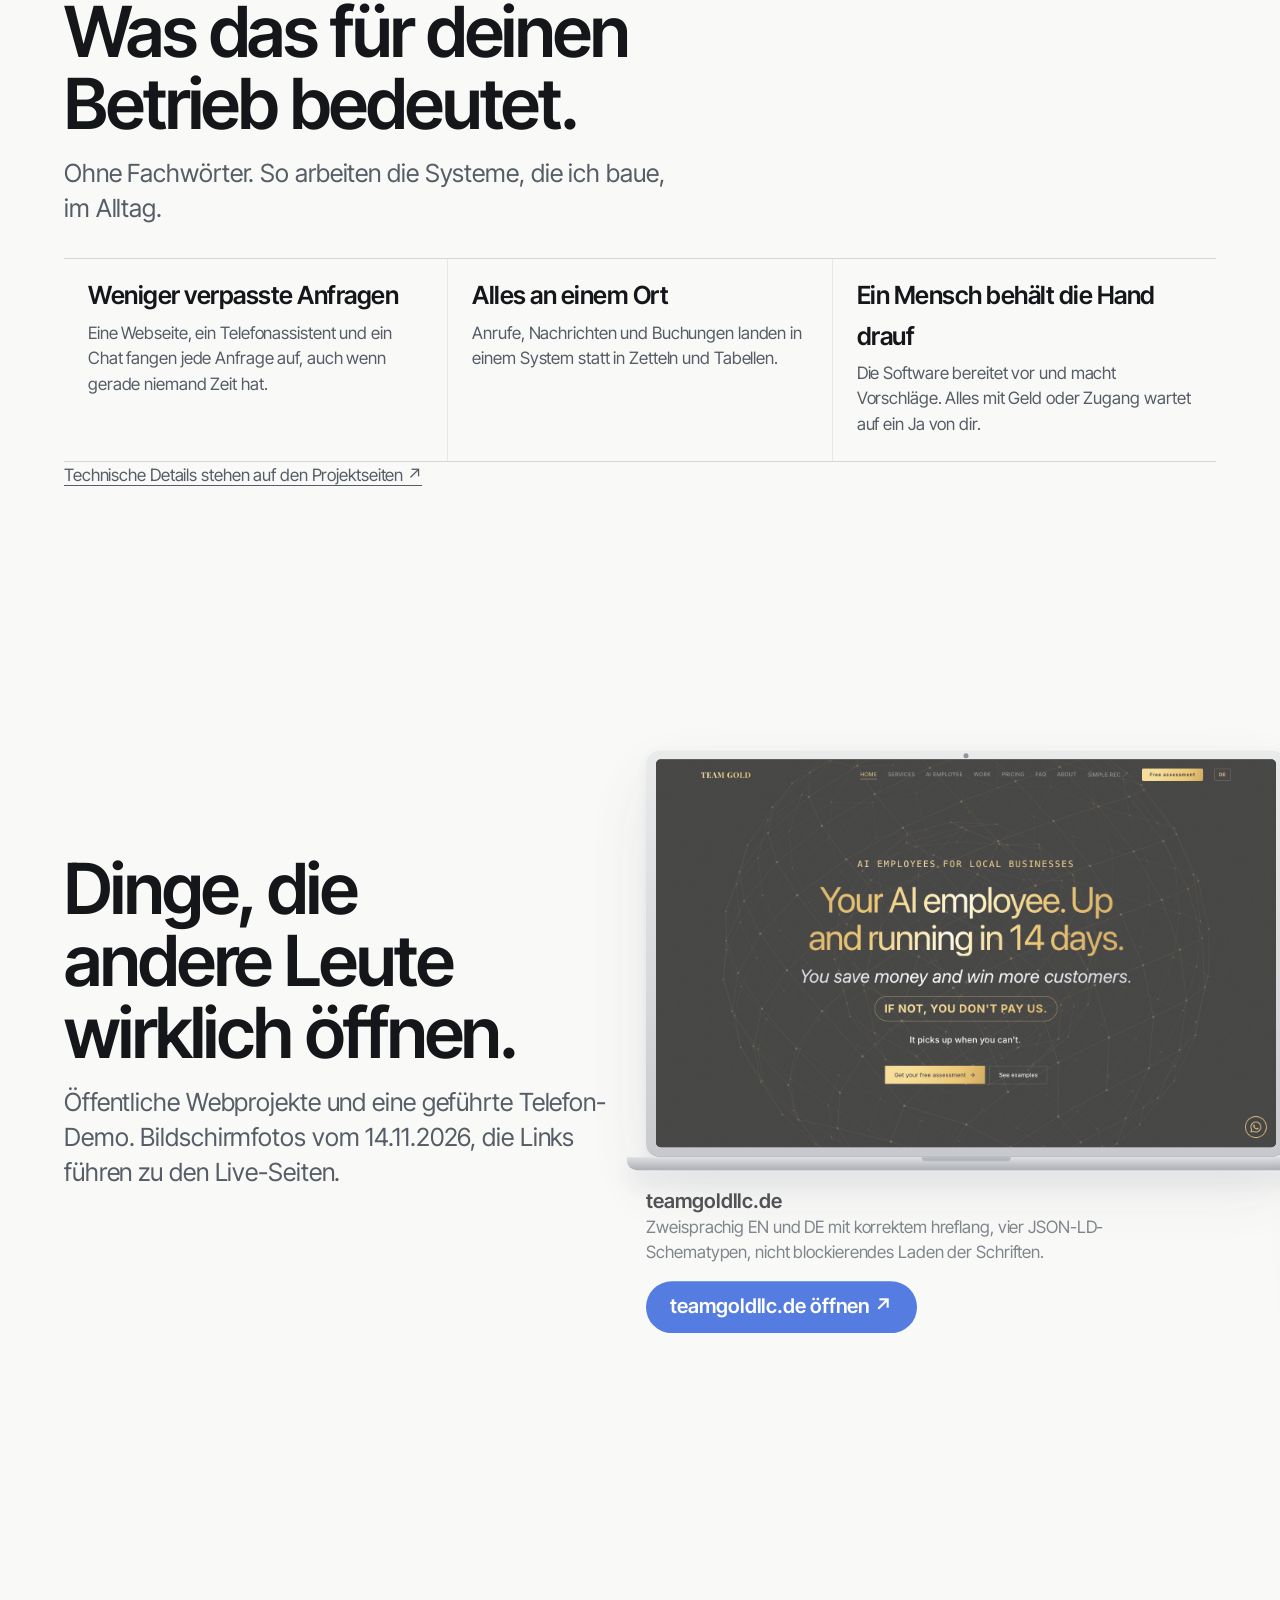
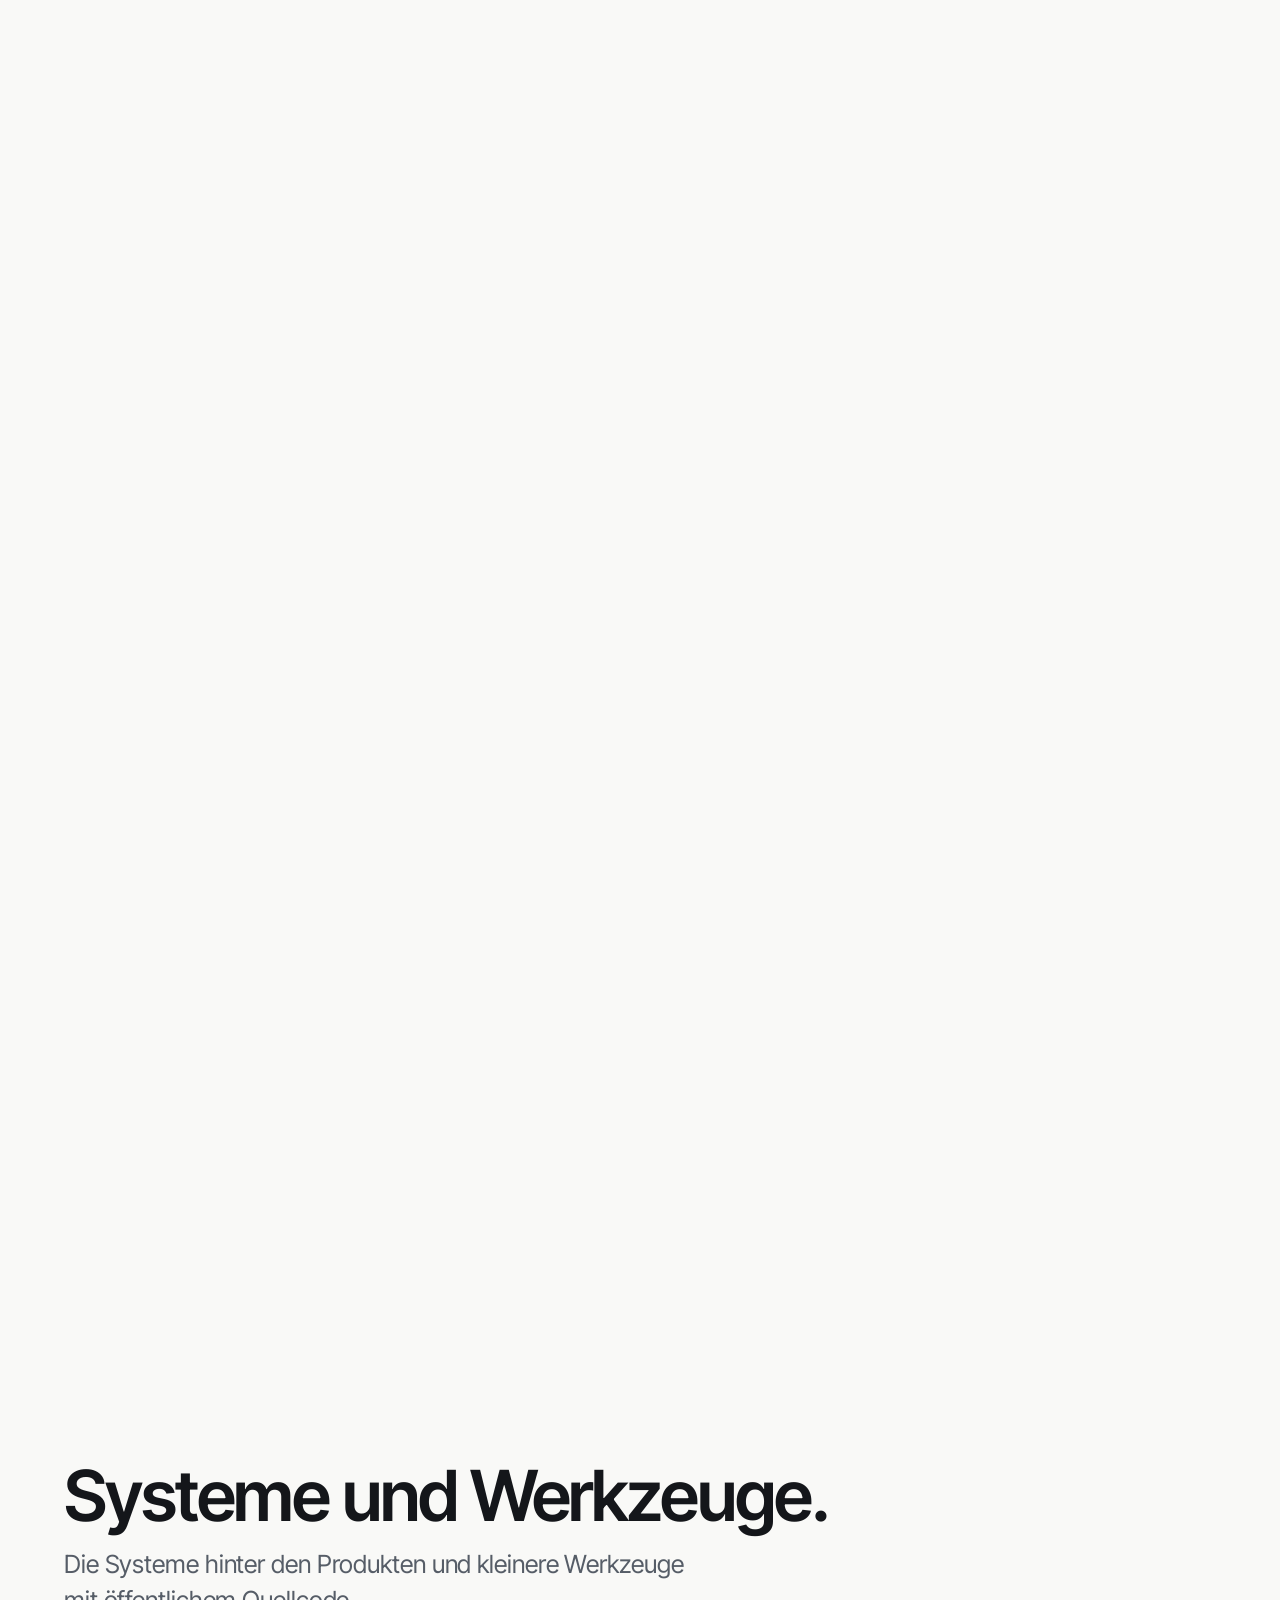
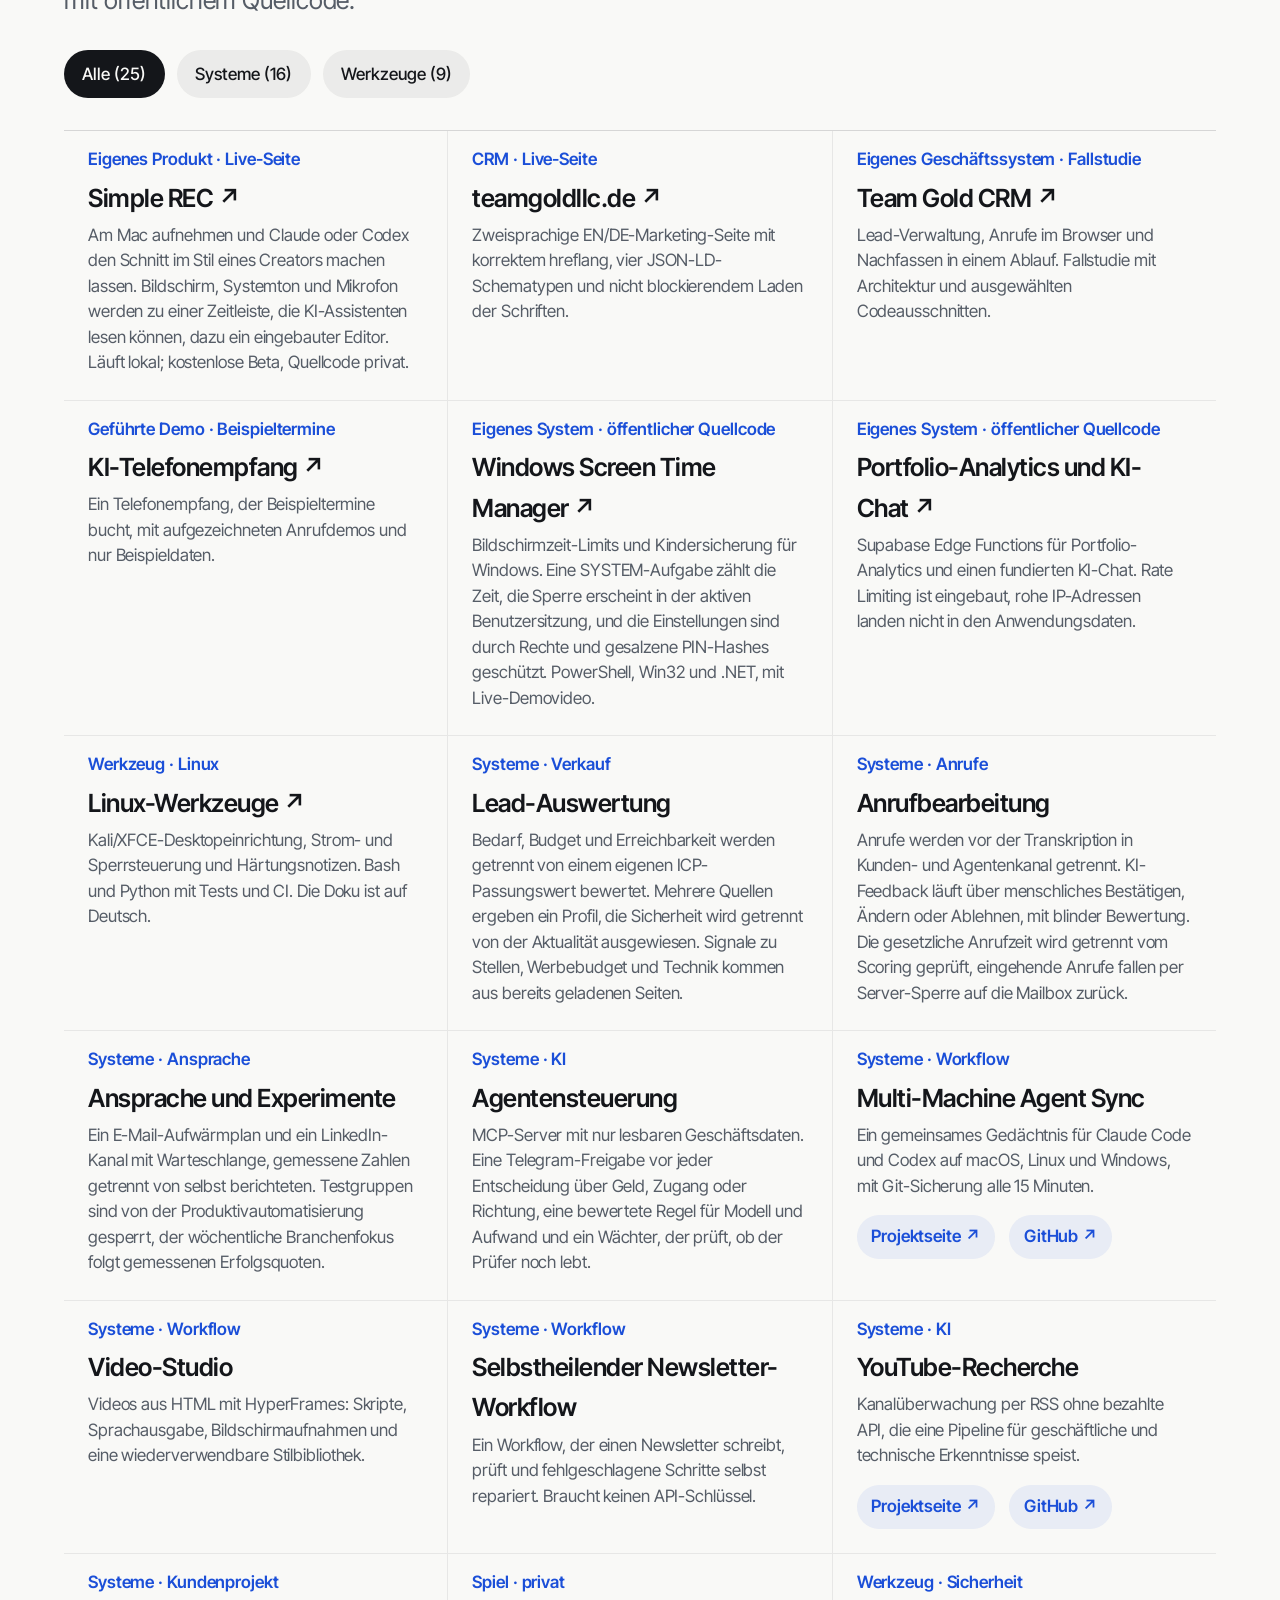
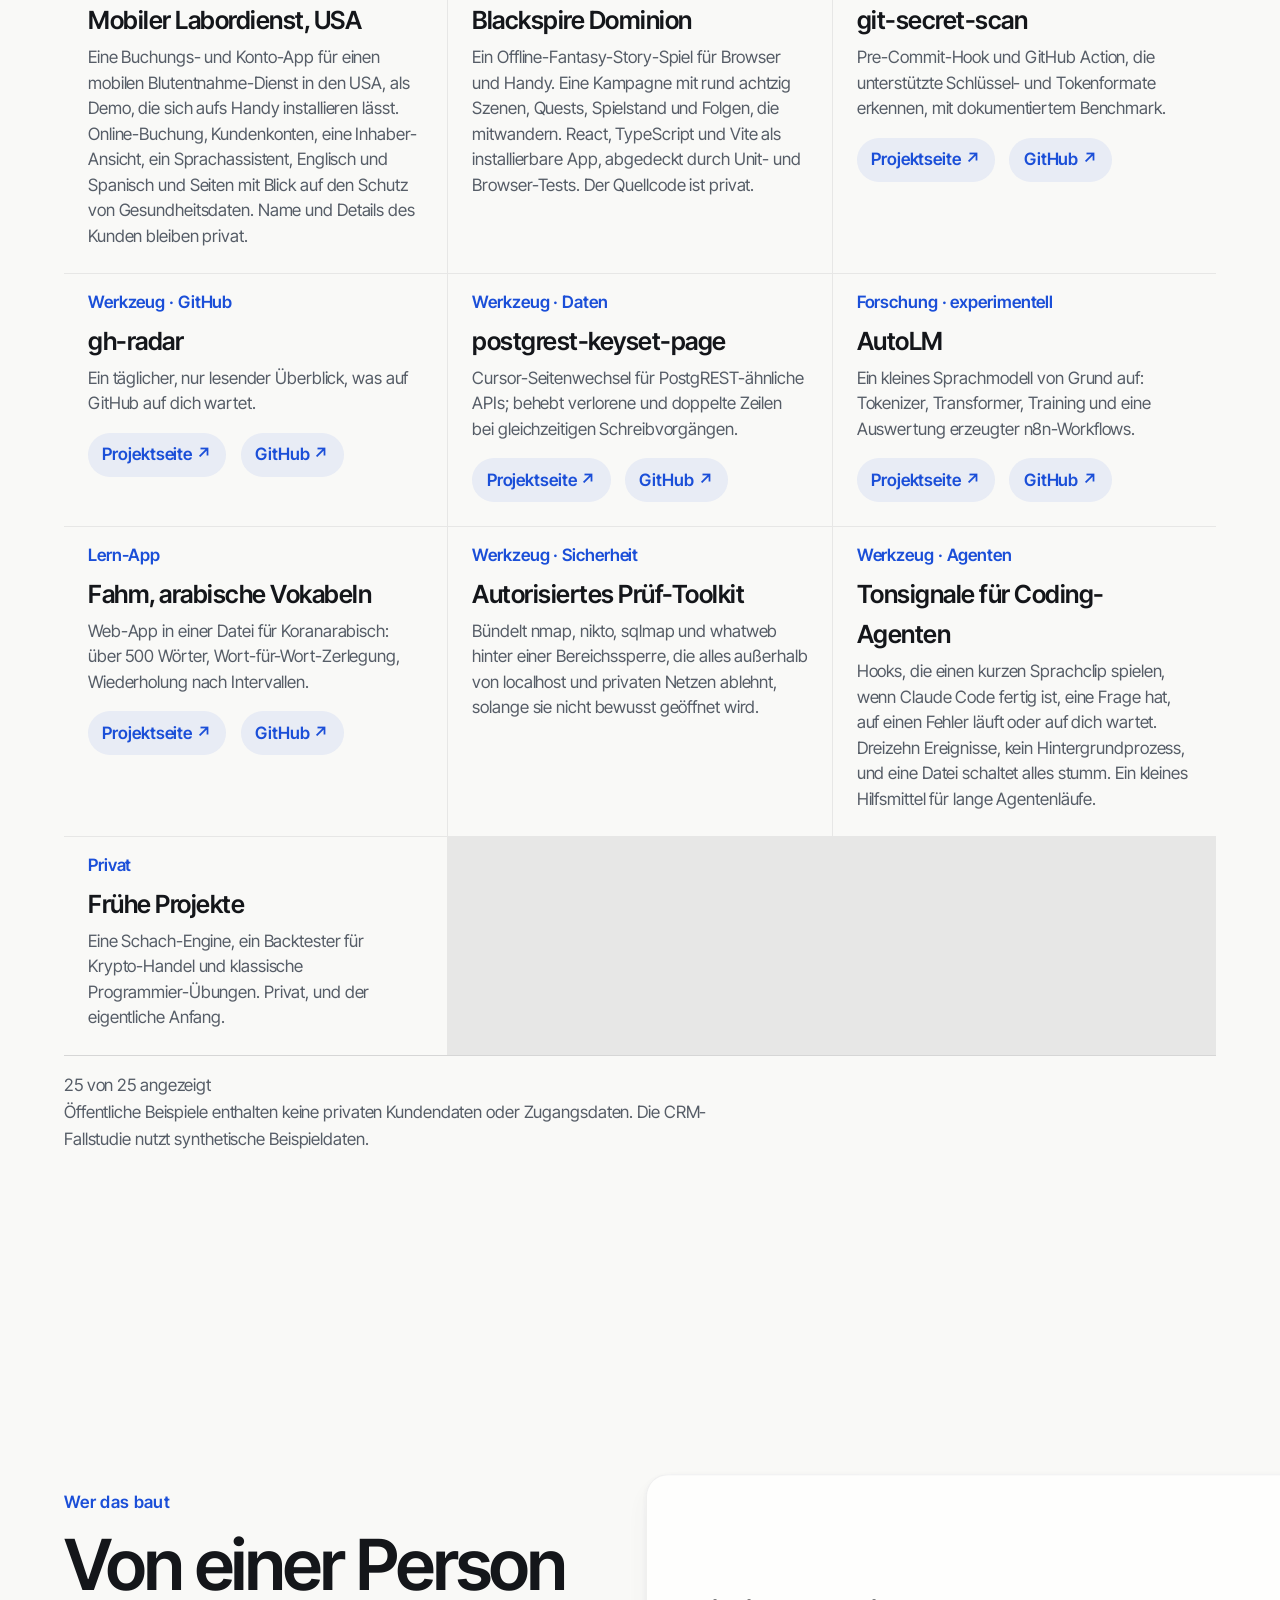
==== commit 4d75c6ef: "Remove old dark Fahm phone item; move new Fahm card to end of selected work Co-Authored-By: Claude S" ====
--- a/de/index.html
+++ b/de/index.html
@@ -1125,7 +1125,6 @@
 
 <section class="v4-sec project-index" id="selected-work" data-sc-act="flow" data-sc-drift="#FAFAF8"><div class="v4-wrap"><div class="project-index__heading"><div><h2 class="v4-claim v4-claim--wide">Produkte.</h2><p class="v4-sub">Vier Produkte mit Demo, Screenshot oder Fallstudie. Jede Seite erklärt Aufbau, Entscheidungen und Grenzen.</p></div><a class="v4-cta v4-cta--ghost" href="/projects/?lang=de">Alle 16 öffentlichen Repos ↗</a></div><div class="project-index__grid">
 <article class="project-preview" data-project="simple-rec"><p class="project-preview__type">Eigenes Produkt · Live-Seite</p><a class="project-preview__media" href="https://simplerec.teamgoldllc.de" rel="noopener noreferrer"><img src="/projects/assets/simple-rec-site.jpg" loading="lazy" width="800" height="500" alt="Screenshot der Simple-REC-Webseite"></a><h3>Simple REC</h3><p class="project-preview__description">Auf dem Mac aufnehmen, dann Claude oder Codex sagen, es wie ein Creator zu schneiden. Bildschirm, Systemton und Mikrofon werden zu einem Verlauf aus Apps, Bildschirmtext und Gesprochenem, den KI-Assistenten lesen können, dazu ein eingebauter Editor. Läuft lokal. Kostenlose Beta, Landingpage auf Deutsch und Englisch; der Quellcode bleibt privat.</p><p class="project-preview__caption">Aufnahme der Live-Seite, 14.11.2026.</p><p class="project-preview__links"><a href="https://simplerec.teamgoldllc.de" rel="noopener noreferrer">Webseite öffnen ↗</a><a href="https://github.com/Atakan-24/simple-rec" rel="noopener noreferrer">Downloads auf GitHub ↗</a></p></article>
-<article class="project-preview" data-project="fahm"><p class="project-preview__type">Eigene App · live, öffentlicher Quellcode</p><div class="ps__strip" tabindex="0"><img src="/projects/assets/fahm/fahm-1.jpg" loading="lazy" width="480" height="1039" alt="Wortkarte mit Ton, Beispielsatz und türkischem Hinweis"><img src="/projects/assets/fahm/fahm-2.jpg" loading="lazy" width="480" height="1039" alt="Das nächste Wort mit Merkhilfe"><img src="/projects/assets/fahm/fahm-3.jpg" loading="lazy" width="480" height="1039" alt="Hörübung mit arabischen Sätzen"><img src="/projects/assets/fahm/fahm-4.jpg" loading="lazy" width="480" height="1039" alt="Schreibübung mit arabischer Tastatur"><img src="/projects/assets/fahm/fahm-5.jpg" loading="lazy" width="480" height="1039" alt="Quran-Kapitel Wort für Wort lesen"></div><h3>Fahm, Arabisch für Quran-Leser</h3><p class="project-preview__description">Quranisches Arabisch über die häufigsten Wörter lernen. Jedes Wort kommt mit Ton, Merkhilfe, Beispielsatz und türkischem oder deutschem Anker. Spaced Repetition bestimmt, wann es wiederkommt; Hören, Schreiben auf arabischer Tastatur und Quran-Kapitel lesen üben dieselben Wörter. Eine HTML-Datei, ohne Framework und ohne Build, installierbar und offline nutzbar.</p><p class="project-preview__caption">Bilder aus der Live-App, 15.11.2026. Seitlich wischen.</p><p class="project-preview__links"><a href="https://fahm-web.vercel.app" rel="noopener noreferrer">App öffnen ↗</a><a href="https://github.com/Atakan-24/fahm" rel="noopener noreferrer">Quellcode auf GitHub ↗</a></p></article>
 <article class="project-preview" data-project="windows-screen-time-manager"><p class="project-preview__type">Eigenes System · öffentlicher Quellcode</p><div class="ps__strip ps__strip--wide" tabindex="0"><img src="/projects/assets/wstm/w-1.jpg" loading="lazy" width="720" height="405" alt="Vollbild-Sperransicht als Treiberfehler-Diagnose, fotografiert auf einem echten Monitor"><img src="/projects/assets/wstm/w-2.jpg" loading="lazy" width="720" height="746" alt="Admin-Fenster: Tageslimits, Toleranz und Tageswechsel"><img src="/projects/assets/wstm/w-3.jpg" loading="lazy" width="720" height="746" alt="Admin-Fenster: Warnungen vor dem Limit"><img src="/projects/assets/wstm/w-4.jpg" loading="lazy" width="720" height="746" alt="Admin-Fenster: die Statusleiste auf dem Bildschirm"><img src="/projects/assets/wstm/w-5.jpg" loading="lazy" width="720" height="746" alt="Admin-Fenster: Zeit durch Pausen zurückgewinnen"></div><h3>Windows Screen Time Manager</h3><p class="project-preview__description">Bildschirmzeit-Limits und Kindersicherung für Windows. Eine SYSTEM-Aufgabe zählt jede Minute die Zeit, die Sperransicht erscheint in der aktiven Benutzersitzung, und die Einstellungen sind durch Rechte und gesalzene PIN-Hashes geschützt. PowerShell, Win32 und .NET.</p><p class="project-preview__caption">Erstes Bild: die Sperransicht auf einem echten Monitor. Die übrigen: das Admin-Fenster.</p><p class="project-preview__links"><a href="https://github.com/Atakan-24/windows-screen-time-manager" rel="noopener noreferrer">Quellcode und Doku ↗</a><a href="https://youtube.com/shorts/ujELrVr45qw" rel="noopener noreferrer">Video ↗</a></p></article>
 <article class="project-preview" data-project="team-gold-crm-showcase"><p class="project-preview__type">Eigenes Geschäftssystem · Fallstudie</p>
 <div class="project-preview__media"><video controls playsinline preload="none" poster="https://raw.githubusercontent.com/Atakan-24/team-gold-crm-showcase/main/docs/images/02-dashboard.png" aria-label="Team Gold CRM"><source src="https://raw.githubusercontent.com/Atakan-24/team-gold-crm-showcase/main/docs/media/demo.mp4" type="video/mp4"><a href="https://raw.githubusercontent.com/Atakan-24/team-gold-crm-showcase/main/docs/media/demo.mp4">Video ansehen</a></video></div>
@@ -1133,7 +1132,7 @@
 <article class="project-preview" data-project="ai-voice-agent-demo"><p class="project-preview__type">Geführte Demo · Beispieltermine</p>
 <div class="project-preview__media"><video controls playsinline preload="none" poster="https://raw.githubusercontent.com/Atakan-24/ai-voice-agent-demo/main/images/short-poster.jpg" aria-label="Telefonempfang"><source src="https://raw.githubusercontent.com/Atakan-24/ai-voice-agent-demo/main/media/call-demo-short.mp4" type="video/mp4"><a href="https://raw.githubusercontent.com/Atakan-24/ai-voice-agent-demo/main/media/call-demo-short.mp4">Video ansehen</a></video></div>
 <h3>Telefonempfang</h3><p class="project-preview__description">Ein Telefonempfang für Dienstleister: Anliegen aufnehmen, Daten bestätigen und Beispieltermine anbieten. Die Browser-Demo arbeitet mit festen Antworten.</p><p class="project-preview__caption">1:37 Minuten · geskriptetes Gespräch mit fiktiver Firma. Keine echte Terminbuchung.</p><p class="project-preview__links"><a href="/projects/?lang=de#ai-voice-agent-demo">Projekt, Medien und Aufbau ↗</a><a href="https://github.com/Atakan-24/ai-voice-agent-demo" rel="noopener noreferrer">GitHub ↗</a></p></article>
-<article class="project-preview" data-project="booking-demo"><p class="project-preview__type">Kundendemo · anonymisiert</p><h3>Buchungsseite für einen mobilen Labordienst</h3><p class="project-preview__description">Buchung für Gäste und Kunden, ein Kundenkonto mit verbleibenden Blutabnahmen, eine Inhaber-Ansicht und ein Sprachassistent. Englisch und Spanisch, mit Datenschutzseiten mit Blick auf US-Gesundheitsdaten.</p><p class="project-preview__caption">Private Demo, kein Livebetrieb. Kundendetails weggelassen.</p></article>
+<article class="project-preview" data-project="booking-demo"><p class="project-preview__type">Kundendemo · anonymisiert</p><h3>Buchungsseite für einen mobilen Labordienst</h3><p class="project-preview__description">Buchung für Gäste und Kunden, ein Kundenkonto mit verbleibenden Blutabnahmen, eine Inhaber-Ansicht und ein Sprachassistent. Englisch und Spanisch, mit Datenschutzseiten mit Blick auf US-Gesundheitsdaten.</p><p class="project-preview__caption">Private Demo, kein Livebetrieb. Kundendetails weggelassen.</p></article><article class="project-preview" data-project="fahm"><p class="project-preview__type">Eigene App · live, öffentlicher Quellcode</p><div class="ps__strip" tabindex="0"><img src="/projects/assets/fahm/fahm-1.jpg" loading="lazy" width="480" height="1039" alt="Wortkarte mit Ton, Beispielsatz und türkischem Hinweis"><img src="/projects/assets/fahm/fahm-2.jpg" loading="lazy" width="480" height="1039" alt="Das nächste Wort mit Merkhilfe"><img src="/projects/assets/fahm/fahm-3.jpg" loading="lazy" width="480" height="1039" alt="Hörübung mit arabischen Sätzen"><img src="/projects/assets/fahm/fahm-4.jpg" loading="lazy" width="480" height="1039" alt="Schreibübung mit arabischer Tastatur"><img src="/projects/assets/fahm/fahm-5.jpg" loading="lazy" width="480" height="1039" alt="Quran-Kapitel Wort für Wort lesen"></div><h3>Fahm, Arabisch für Quran-Leser</h3><p class="project-preview__description">Quranisches Arabisch über die häufigsten Wörter lernen. Jedes Wort kommt mit Ton, Merkhilfe, Beispielsatz und türkischem oder deutschem Anker. Spaced Repetition bestimmt, wann es wiederkommt; Hören, Schreiben auf arabischer Tastatur und Quran-Kapitel lesen üben dieselben Wörter. Eine HTML-Datei, ohne Framework und ohne Build, installierbar und offline nutzbar.</p><p class="project-preview__caption">Bilder aus der Live-App, 15.11.2026. Seitlich wischen.</p><p class="project-preview__links"><a href="https://fahm-web.vercel.app" rel="noopener noreferrer">App öffnen ↗</a><a href="https://github.com/Atakan-24/fahm" rel="noopener noreferrer">Quellcode auf GitHub ↗</a></p></article>
 </div></div></section>
 <section class="v4-sec" id="before-after" data-sc-act="flow" data-sc-drift="#F7F7F5"><div class="v4-wrap"><h2 class="v4-claim v4-claim--wide">Vorher und nachher.</h2><p class="v4-sub">Jede Seite komplett von oben bis unten: erst die alte Version, dann die neue. Wischen oder die Pfeile nutzen. Die neuen Versionen sind Konzepte und Demos, keine Live-Ersatzseiten.</p><article class="ba"><h3>Entrümpelungsfirma, Monheim</h3><p class="ba__text">Neu gebaut aus der alten WordPress-Seite, mit deren Fotos und Texten. Klares Festpreis-Versprechen, Telefon und WhatsApp in der Kopfzeile, selbst gehostete Schriften und keine externen Anfragen.</p><div class="ba__row"><span class="ba__tag ba__tag--o">Vorher</span><div class="ba__strip" tabindex="0"><img src="/projects/assets/ba/okto-o-1.jpg" loading="lazy" width="900" height="563" alt="Entrümpelungsfirma, Monheim Vorher 1/7"><img src="/projects/assets/ba/okto-o-2.jpg" loading="lazy" width="900" height="563" alt="Entrümpelungsfirma, Monheim Vorher 2/7"><img src="/projects/assets/ba/okto-o-3.jpg" loading="lazy" width="900" height="563" alt="Entrümpelungsfirma, Monheim Vorher 3/7"><img src="/projects/assets/ba/okto-o-4.jpg" loading="lazy" width="900" height="563" alt="Entrümpelungsfirma, Monheim Vorher 4/7"><img src="/projects/assets/ba/okto-o-5.jpg" loading="lazy" width="900" height="563" alt="Entrümpelungsfirma, Monheim Vorher 5/7"><img src="/projects/assets/ba/okto-o-6.jpg" loading="lazy" width="900" height="563" alt="Entrümpelungsfirma, Monheim Vorher 6/7"><img src="/projects/assets/ba/okto-o-7.jpg" loading="lazy" width="900" height="563" alt="Entrümpelungsfirma, Monheim Vorher 7/7"></div><button class="ba__nav ba__nav--prev" aria-label="Zurück">‹</button><button class="ba__nav ba__nav--next" aria-label="Weiter">›</button></div><div class="ba__row"><span class="ba__tag ba__tag--n">Nachher</span><div class="ba__strip" tabindex="0"><img src="/projects/assets/ba/okto-n-1.jpg" loading="lazy" width="900" height="563" alt="Entrümpelungsfirma, Monheim Nachher 1/13"><img src="/projects/assets/ba/okto-n-2.jpg" loading="lazy" width="900" height="563" alt="Entrümpelungsfirma, Monheim Nachher 2/13"><img src="/projects/assets/ba/okto-n-3.jpg" loading="lazy" width="900" height="563" alt="Entrümpelungsfirma, Monheim Nachher 3/13"><img src="/projects/assets/ba/okto-n-4.jpg" loading="lazy" width="900" height="563" alt="Entrümpelungsfirma, Monheim Nachher 4/13"><img src="/projects/assets/ba/okto-n-5.jpg" loading="lazy" width="900" height="563" alt="Entrümpelungsfirma, Monheim Nachher 5/13"><img src="/projects/assets/ba/okto-n-6.jpg" loading="lazy" width="900" height="563" alt="Entrümpelungsfirma, Monheim Nachher 6/13"><img src="/projects/assets/ba/okto-n-7.jpg" loading="lazy" width="900" height="563" alt="Entrümpelungsfirma, Monheim Nachher 7/13"><img src="/projects/assets/ba/okto-n-8.jpg" loading="lazy" width="900" height="563" alt="Entrümpelungsfirma, Monheim Nachher 8/13"><img src="/projects/assets/ba/okto-n-9.jpg" loading="lazy" width="900" height="563" alt="Entrümpelungsfirma, Monheim Nachher 9/13"><img src="/projects/assets/ba/okto-n-10.jpg" loading="lazy" width="900" height="563" alt="Entrümpelungsfirma, Monheim Nachher 10/13"><img src="/projects/assets/ba/okto-n-11.jpg" loading="lazy" width="900" height="563" alt="Entrümpelungsfirma, Monheim Nachher 11/13"><img src="/projects/assets/ba/okto-n-12.jpg" loading="lazy" width="900" height="563" alt="Entrümpelungsfirma, Monheim Nachher 12/13"><img src="/projects/assets/ba/okto-n-13.jpg" loading="lazy" width="900" height="563" alt="Entrümpelungsfirma, Monheim Nachher 13/13"></div><button class="ba__nav ba__nav--prev" aria-label="Zurück">‹</button><button class="ba__nav ba__nav--next" aria-label="Weiter">›</button></div></article><article class="ba"><h3>Mobiler Labordienst, USA</h3><p class="ba__text">Eine Demo mit den Inhalten der alten Wix-Seite: Buchung für Gäste und Kunden, Kundenkonto, Inhaber-Ansicht, Sprachassistent, Englisch und Spanisch.</p><div class="ba__row"><span class="ba__tag ba__tag--o">Vorher</span><div class="ba__strip" tabindex="0"><img src="/projects/assets/ba/kinn-o-1.jpg" loading="lazy" width="900" height="563" alt="Mobiler Labordienst, USA Vorher 1/3"><img src="/projects/assets/ba/kinn-o-2.jpg" loading="lazy" width="900" height="563" alt="Mobiler Labordienst, USA Vorher 2/3"><img src="/projects/assets/ba/kinn-o-3.jpg" loading="lazy" width="900" height="563" alt="Mobiler Labordienst, USA Vorher 3/3"></div><button class="ba__nav ba__nav--prev" aria-label="Zurück">‹</button><button class="ba__nav ba__nav--next" aria-label="Weiter">›</button></div><div class="ba__row"><span class="ba__tag ba__tag--n">Nachher</span><div class="ba__strip" tabindex="0"><img src="/projects/assets/ba/kinn-n-1.jpg" loading="lazy" width="900" height="563" alt="Mobiler Labordienst, USA Nachher 1/6"><img src="/projects/assets/ba/kinn-n-2.jpg" loading="lazy" width="900" height="563" alt="Mobiler Labordienst, USA Nachher 2/6"><img src="/projects/assets/ba/kinn-n-3.jpg" loading="lazy" width="900" height="563" alt="Mobiler Labordienst, USA Nachher 3/6"><img src="/projects/assets/ba/kinn-n-4.jpg" loading="lazy" width="900" height="563" alt="Mobiler Labordienst, USA Nachher 4/6"><img src="/projects/assets/ba/kinn-n-5.jpg" loading="lazy" width="900" height="563" alt="Mobiler Labordienst, USA Nachher 5/6"><img src="/projects/assets/ba/kinn-n-6.jpg" loading="lazy" width="900" height="563" alt="Mobiler Labordienst, USA Nachher 6/6"></div><button class="ba__nav ba__nav--prev" aria-label="Zurück">‹</button><button class="ba__nav ba__nav--next" aria-label="Weiter">›</button></div></article><article class="ba"><h3>Pflegedienst, New York</h3><p class="ba__text">Ein Konzept mit einer App, in der ein Anruf über mehrere Seiten weiterläuft, einer virtuellen Rezeption und den übernommenen Artikeln und Gebietsseiten.</p><div class="ba__row"><span class="ba__tag ba__tag--o">Vorher</span><div class="ba__strip" tabindex="0"><img src="/projects/assets/ba/zbest-o-1.jpg" loading="lazy" width="900" height="563" alt="Pflegedienst, New York Vorher 1/7"><img src="/projects/assets/ba/zbest-o-2.jpg" loading="lazy" width="900" height="563" alt="Pflegedienst, New York Vorher 2/7"><img src="/projects/assets/ba/zbest-o-3.jpg" loading="lazy" width="900" height="563" alt="Pflegedienst, New York Vorher 3/7"><img src="/projects/assets/ba/zbest-o-4.jpg" loading="lazy" width="900" height="563" alt="Pflegedienst, New York Vorher 4/7"><img src="/projects/assets/ba/zbest-o-5.jpg" loading="lazy" width="900" height="563" alt="Pflegedienst, New York Vorher 5/7"><img src="/projects/assets/ba/zbest-o-6.jpg" loading="lazy" width="900" height="563" alt="Pflegedienst, New York Vorher 6/7"><img src="/projects/assets/ba/zbest-o-7.jpg" loading="lazy" width="900" height="563" alt="Pflegedienst, New York Vorher 7/7"></div><button class="ba__nav ba__nav--prev" aria-label="Zurück">‹</button><button class="ba__nav ba__nav--next" aria-label="Weiter">›</button></div><div class="ba__row"><span class="ba__tag ba__tag--n">Nachher</span><div class="ba__strip" tabindex="0"><img src="/projects/assets/ba/zbest-n-1.jpg" loading="lazy" width="900" height="563" alt="Pflegedienst, New York Nachher 1/9"><img src="/projects/assets/ba/zbest-n-2.jpg" loading="lazy" width="900" height="563" alt="Pflegedienst, New York Nachher 2/9"><img src="/projects/assets/ba/zbest-n-3.jpg" loading="lazy" width="900" height="563" alt="Pflegedienst, New York Nachher 3/9"><img src="/projects/assets/ba/zbest-n-4.jpg" loading="lazy" width="900" height="563" alt="Pflegedienst, New York Nachher 4/9"><img src="/projects/assets/ba/zbest-n-5.jpg" loading="lazy" width="900" height="563" alt="Pflegedienst, New York Nachher 5/9"><img src="/projects/assets/ba/zbest-n-6.jpg" loading="lazy" width="900" height="563" alt="Pflegedienst, New York Nachher 6/9"><img src="/projects/assets/ba/zbest-n-7.jpg" loading="lazy" width="900" height="563" alt="Pflegedienst, New York Nachher 7/9"><img src="/projects/assets/ba/zbest-n-8.jpg" loading="lazy" width="900" height="563" alt="Pflegedienst, New York Nachher 8/9"><img src="/projects/assets/ba/zbest-n-9.jpg" loading="lazy" width="900" height="563" alt="Pflegedienst, New York Nachher 9/9"></div><button class="ba__nav ba__nav--prev" aria-label="Zurück">‹</button><button class="ba__nav ba__nav--next" aria-label="Weiter">›</button></div></article></div></section>
 <section class="v4-sec" id="benefits" data-sc-act="flow" data-sc-drift="#FAFAF8"><div class="v4-wrap"><h2 class="v4-claim v4-claim--wide">Was das für deinen Betrieb bedeutet.</h2><p class="v4-sub">Ohne Fachwörter. So arbeiten die Systeme, die ich baue, im Alltag.</p><div class="v4-grid"><article class="cat-idx-card"><h4>Weniger verpasste Anfragen</h4><p>Eine Webseite, ein Telefonassistent und ein Chat fangen jede Anfrage auf, auch wenn gerade niemand Zeit hat.</p></article><article class="cat-idx-card"><h4>Alles an einem Ort</h4><p>Anrufe, Nachrichten und Buchungen landen in einem System statt in Zetteln und Tabellen.</p></article><article class="cat-idx-card"><h4>Ein Mensch behält die Hand drauf</h4><p>Die Software bereitet vor und macht Vorschläge. Alles mit Geld oder Zugang wartet auf ein Ja von dir.</p></article></div><p class="v4-note"><a href="/projects/?lang=de#team-gold-crm-showcase">Technische Details stehen auf den Projektseiten ↗</a></p></div></section>
@@ -1196,16 +1195,6 @@
             </div>
           </div></a>
           <p class="v4-rail__cap"><b>Hochkant, gleicher Build</b>Mobil ist das erste Ziel, kein Nachbessern am Ende.</p>
-        </div>
-
-        <div class="v4-rail__dev v4-rail__dev--phone">
-          <a class="v4-devlink" href="https://fahm-web.vercel.app" rel="noopener noreferrer" aria-label="Fahm in neuem Tab öffnen"><div class="dv dv--phone">
-            <div class="dv__lid"><span class="dv__notch" aria-hidden="true"></span>
-              <div class="dv__screen"><img src="/projects/assets/fahm-phone.jpg" loading="lazy" width="620" height="1342" alt="Fahm auf einem Handy: eine arabische Wortkarte mit einer Anhören-Schaltfläche, einer Aufdecken-Schaltfläche und einer Tab-Leiste unten für Lernen, Hören, Schreiben, Lesen und Fortschritt."></div>
-            </div>
-          </div></a>
-          <p class="v4-rail__cap"><b>Fahm</b>Ein Nebenprojekt, zuerst fürs Handy: eine HTML-Datei, kein Build-Schritt, 500+ Quran-Wörter mit Wort-für-Wort-Aufschlüsselung.</p>
-          <p class="v4-rail__go"><a class="v4-cta" href="https://fahm-web.vercel.app" rel="noopener noreferrer">Fahm öffnen ↗</a> <a class="v4-cta v4-cta--ghost" href="https://github.com/Atakan-24/fahm" rel="noopener noreferrer">GitHub</a></p>
         </div>
 
         <div class="v4-rail__item">
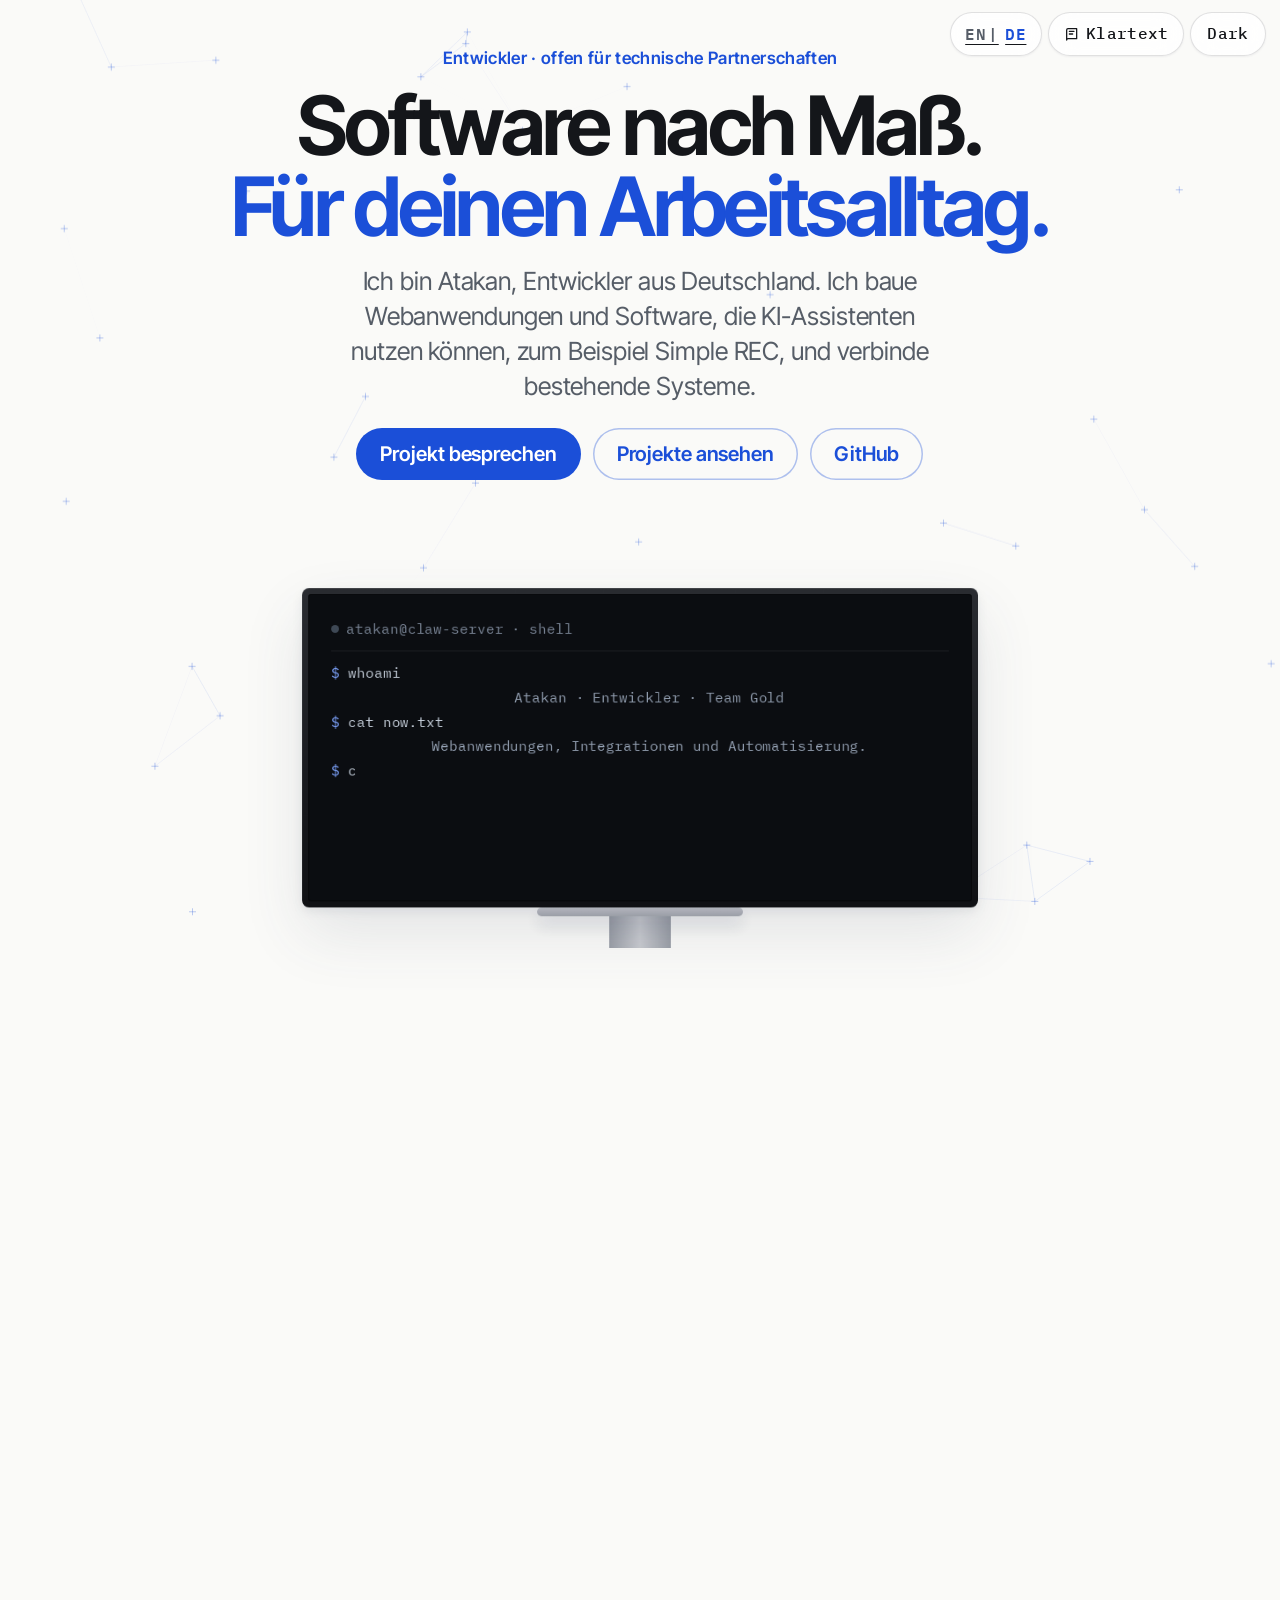
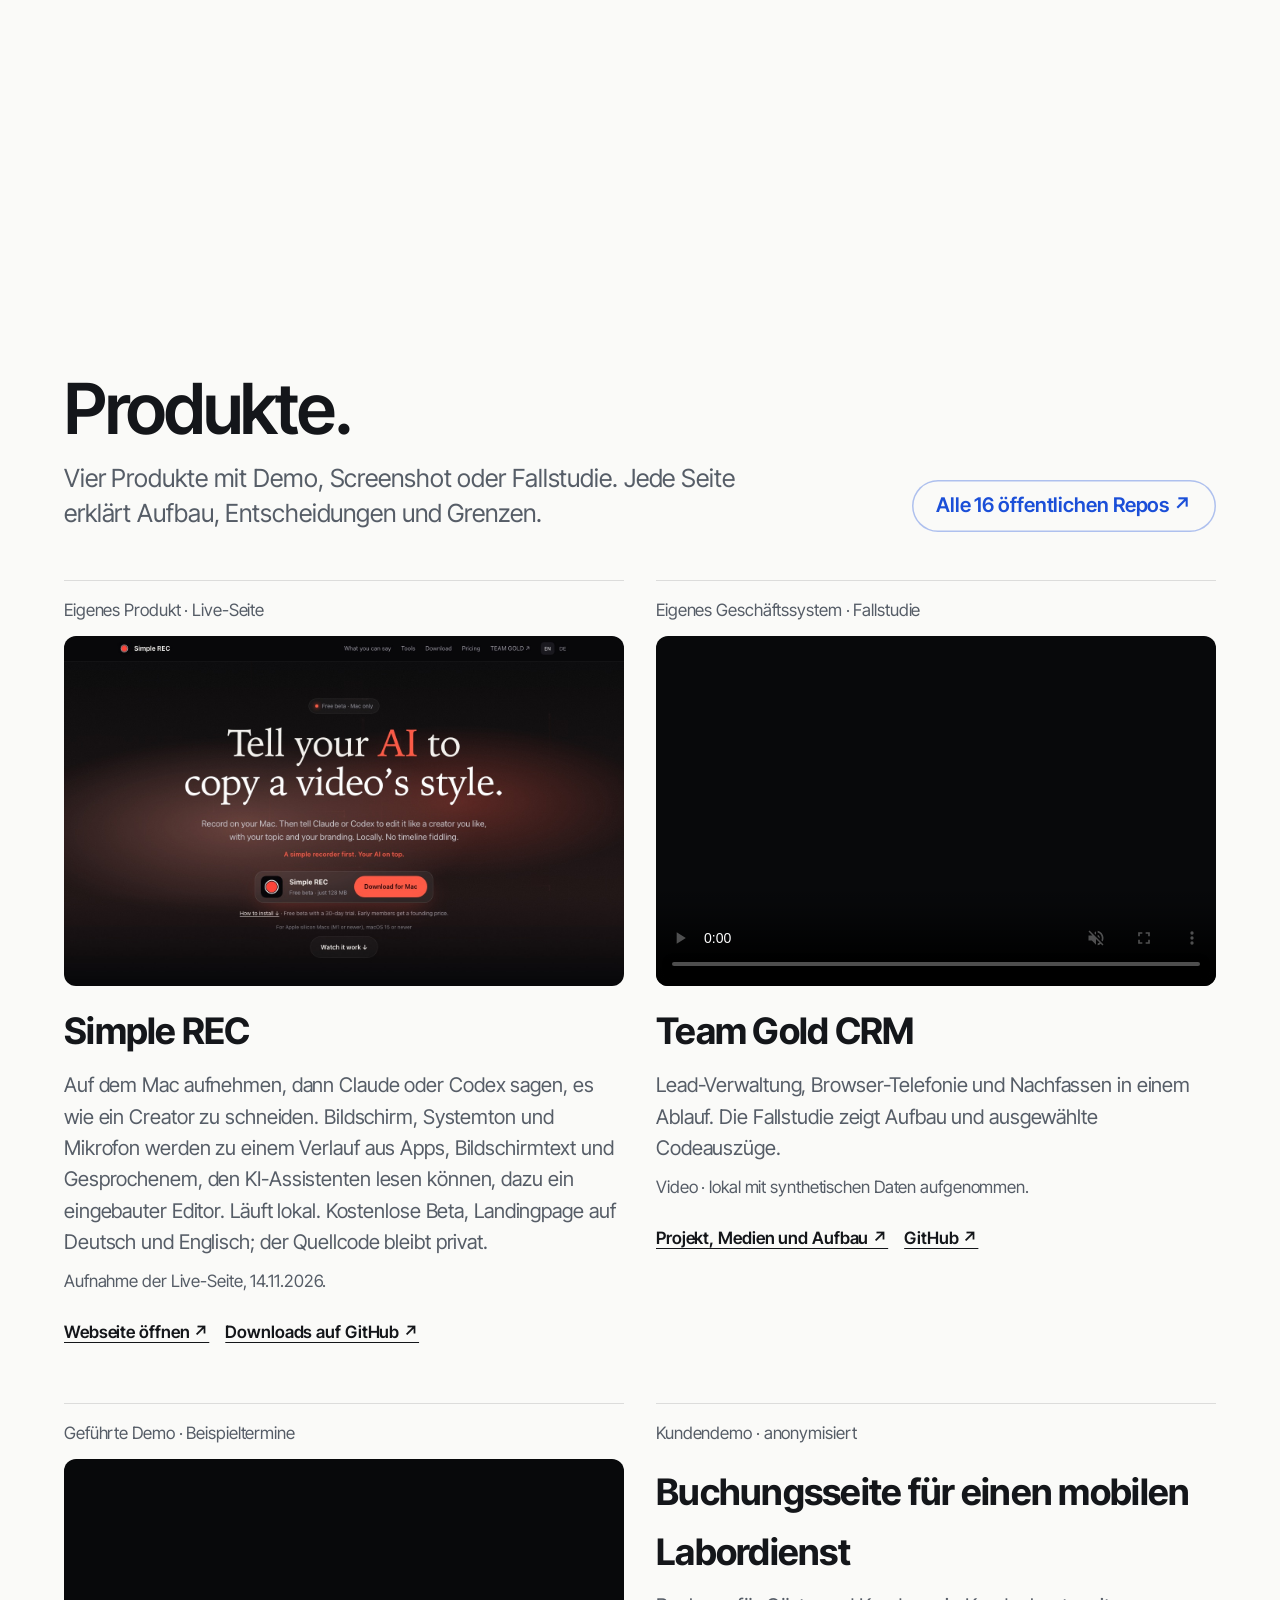
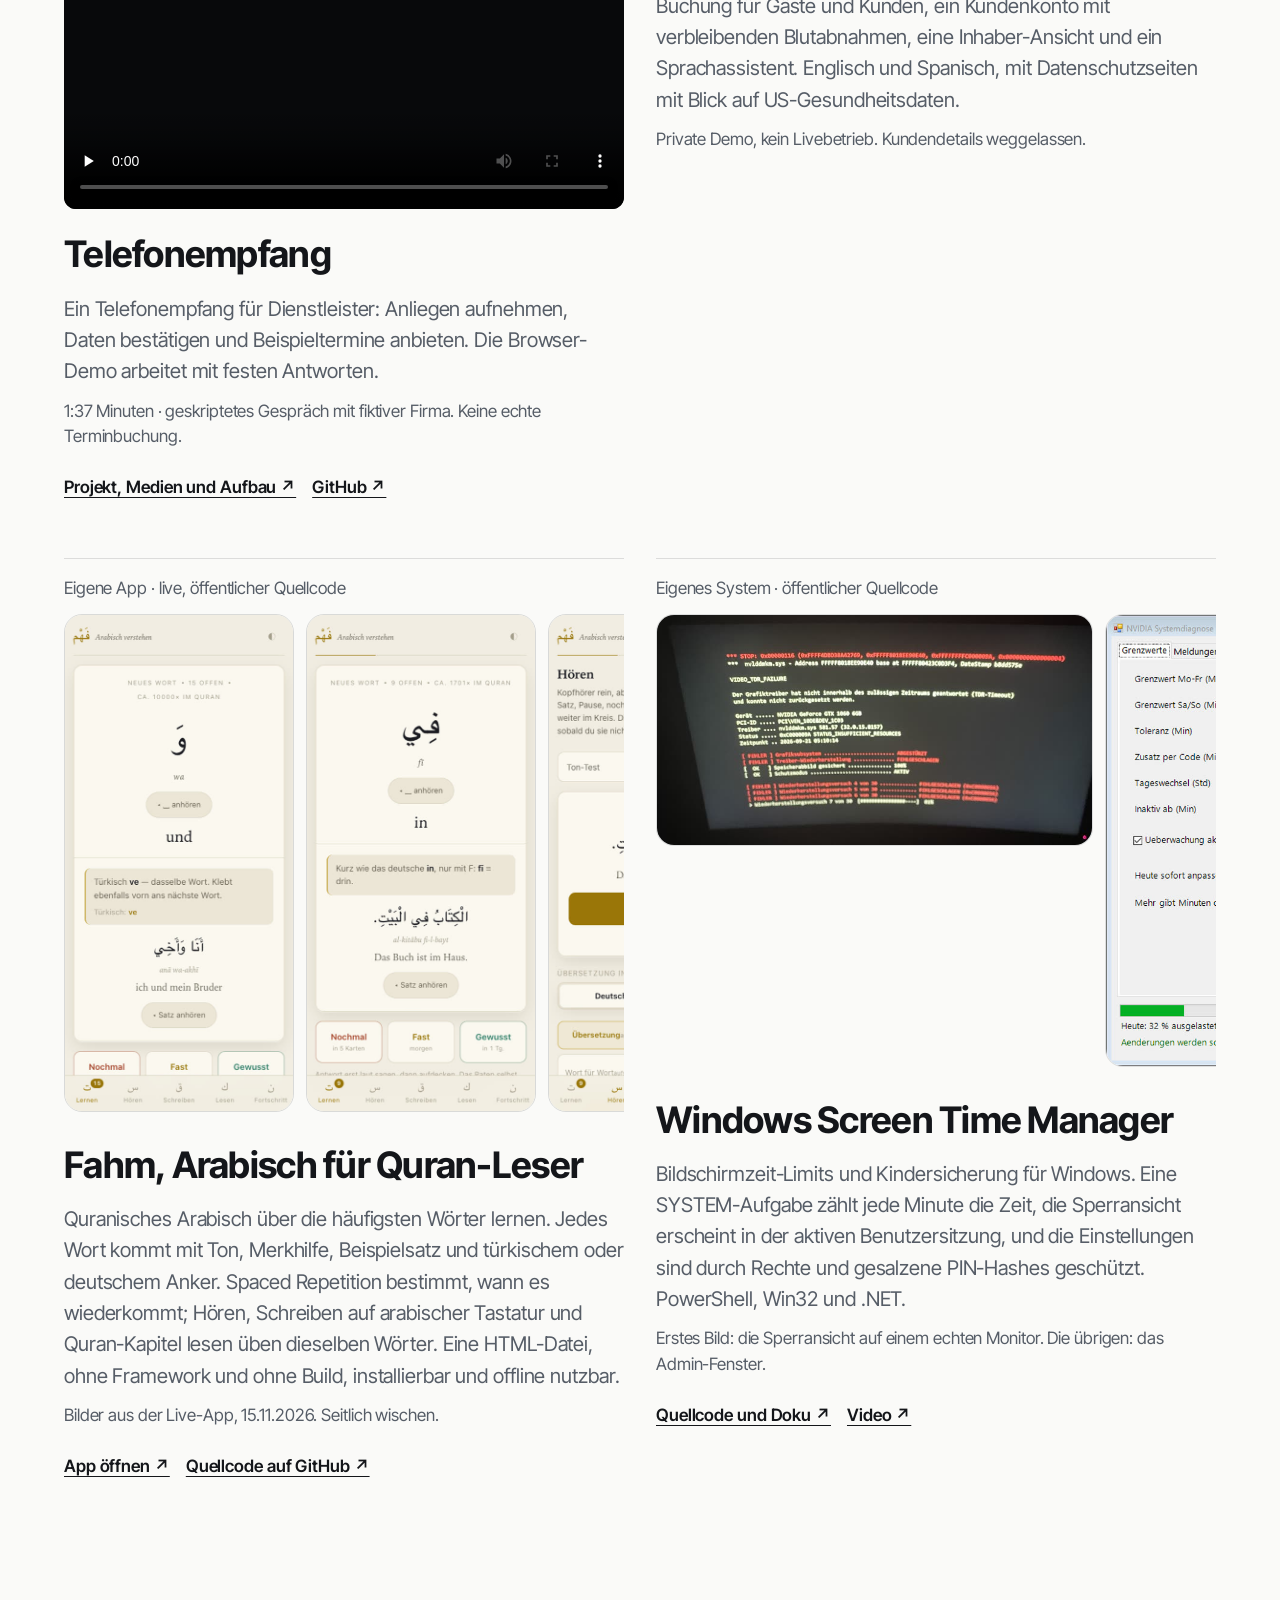
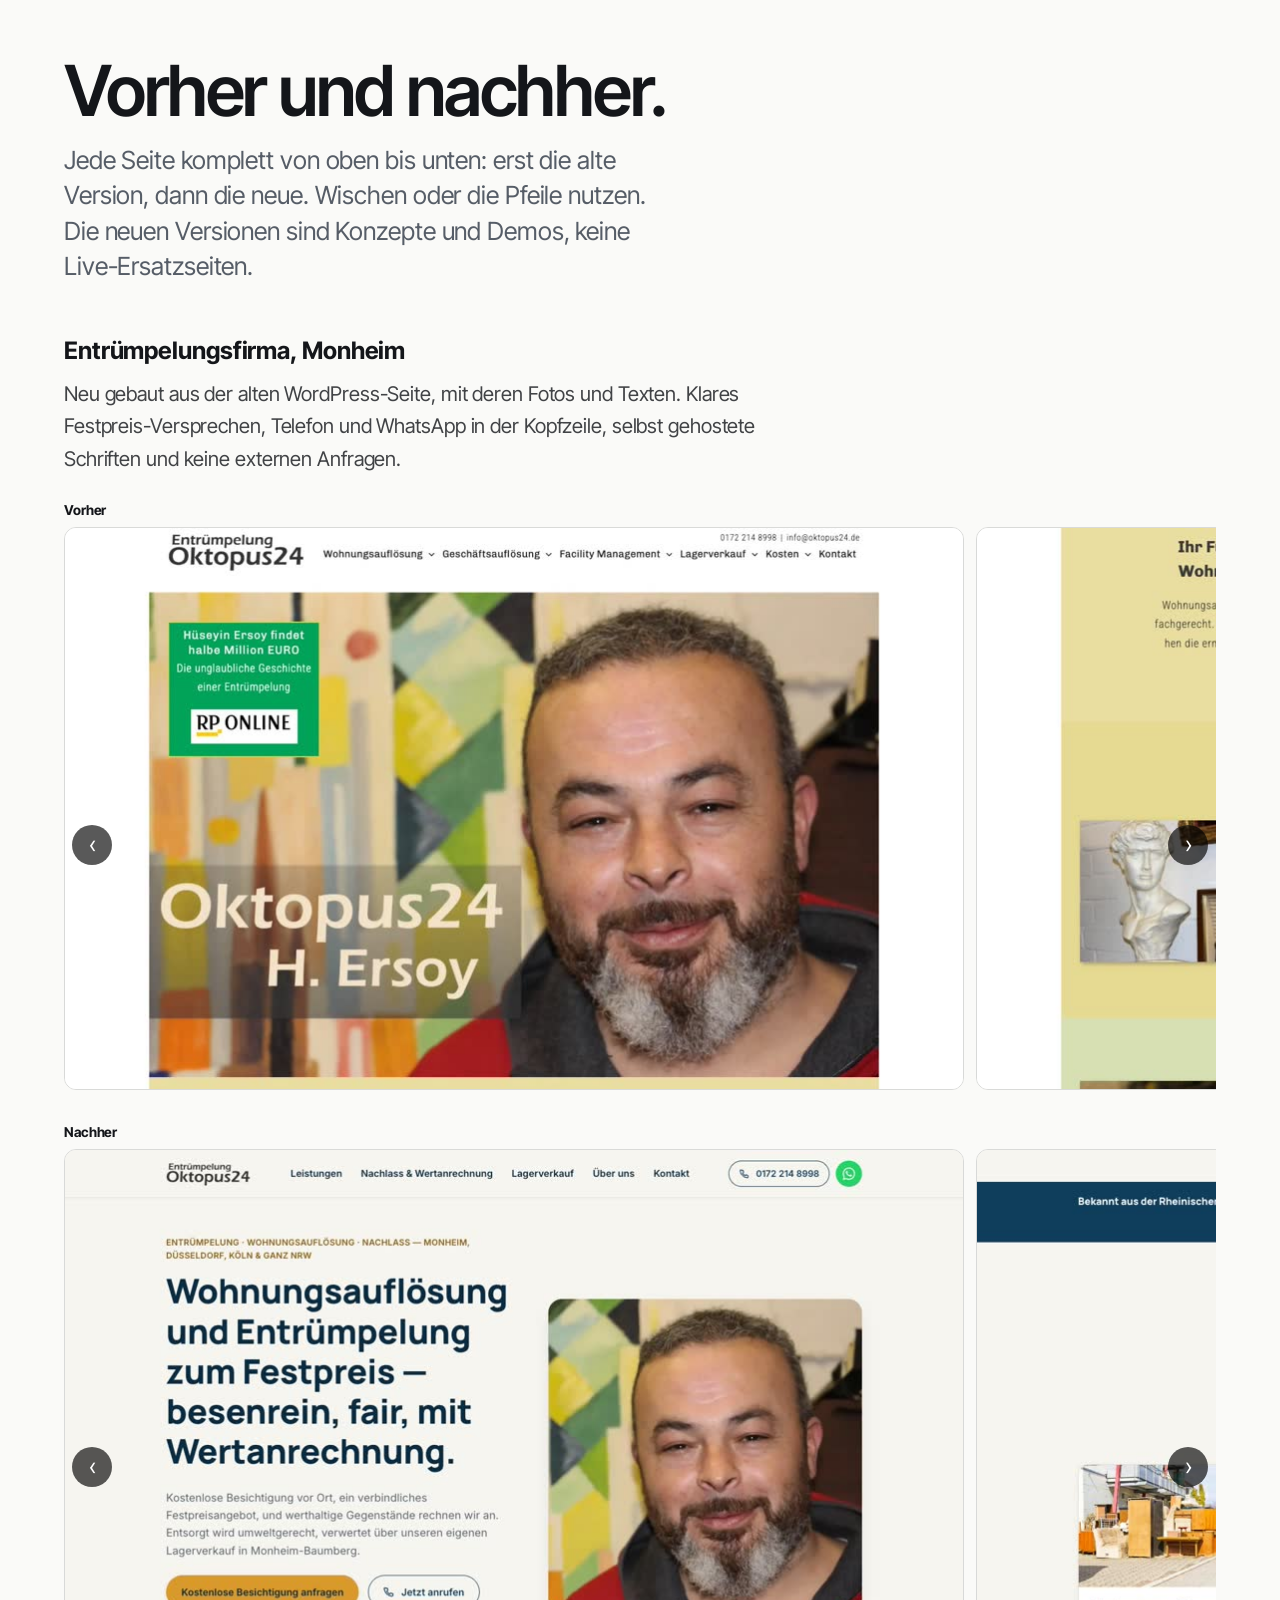
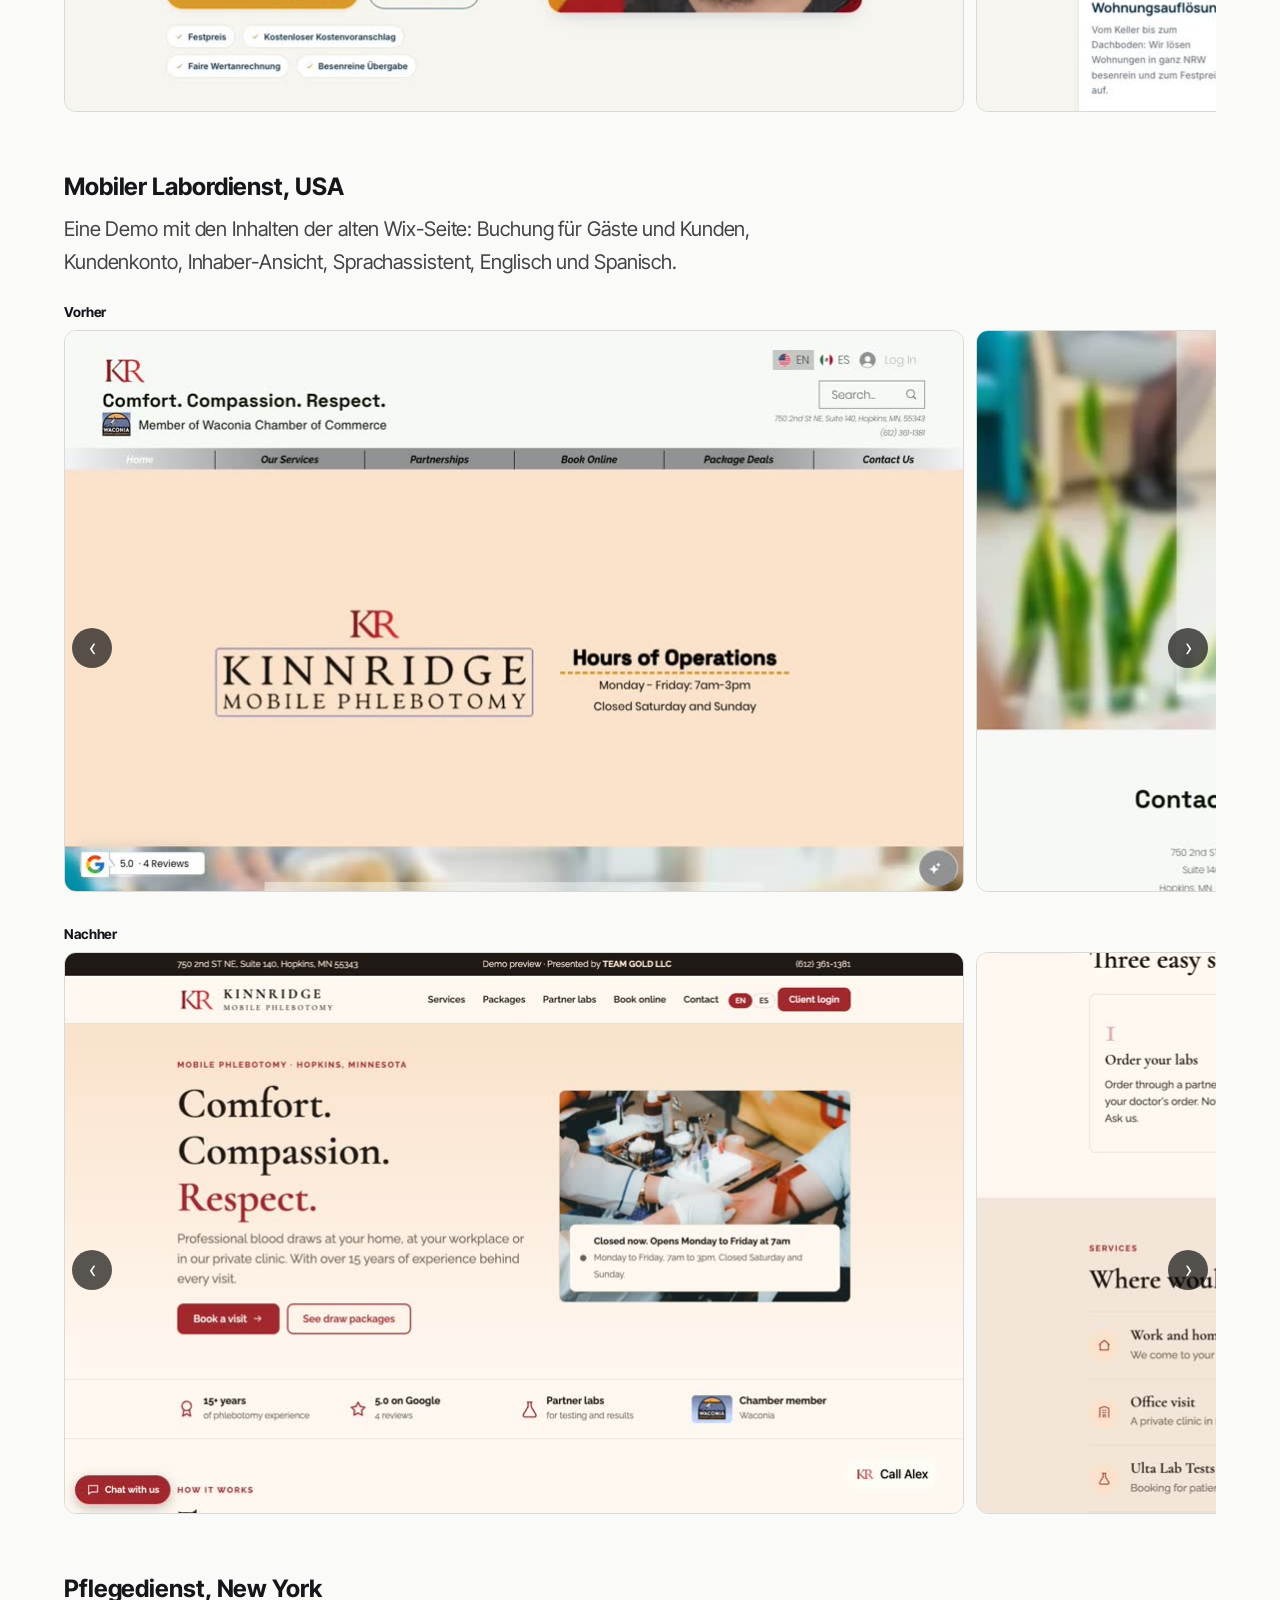
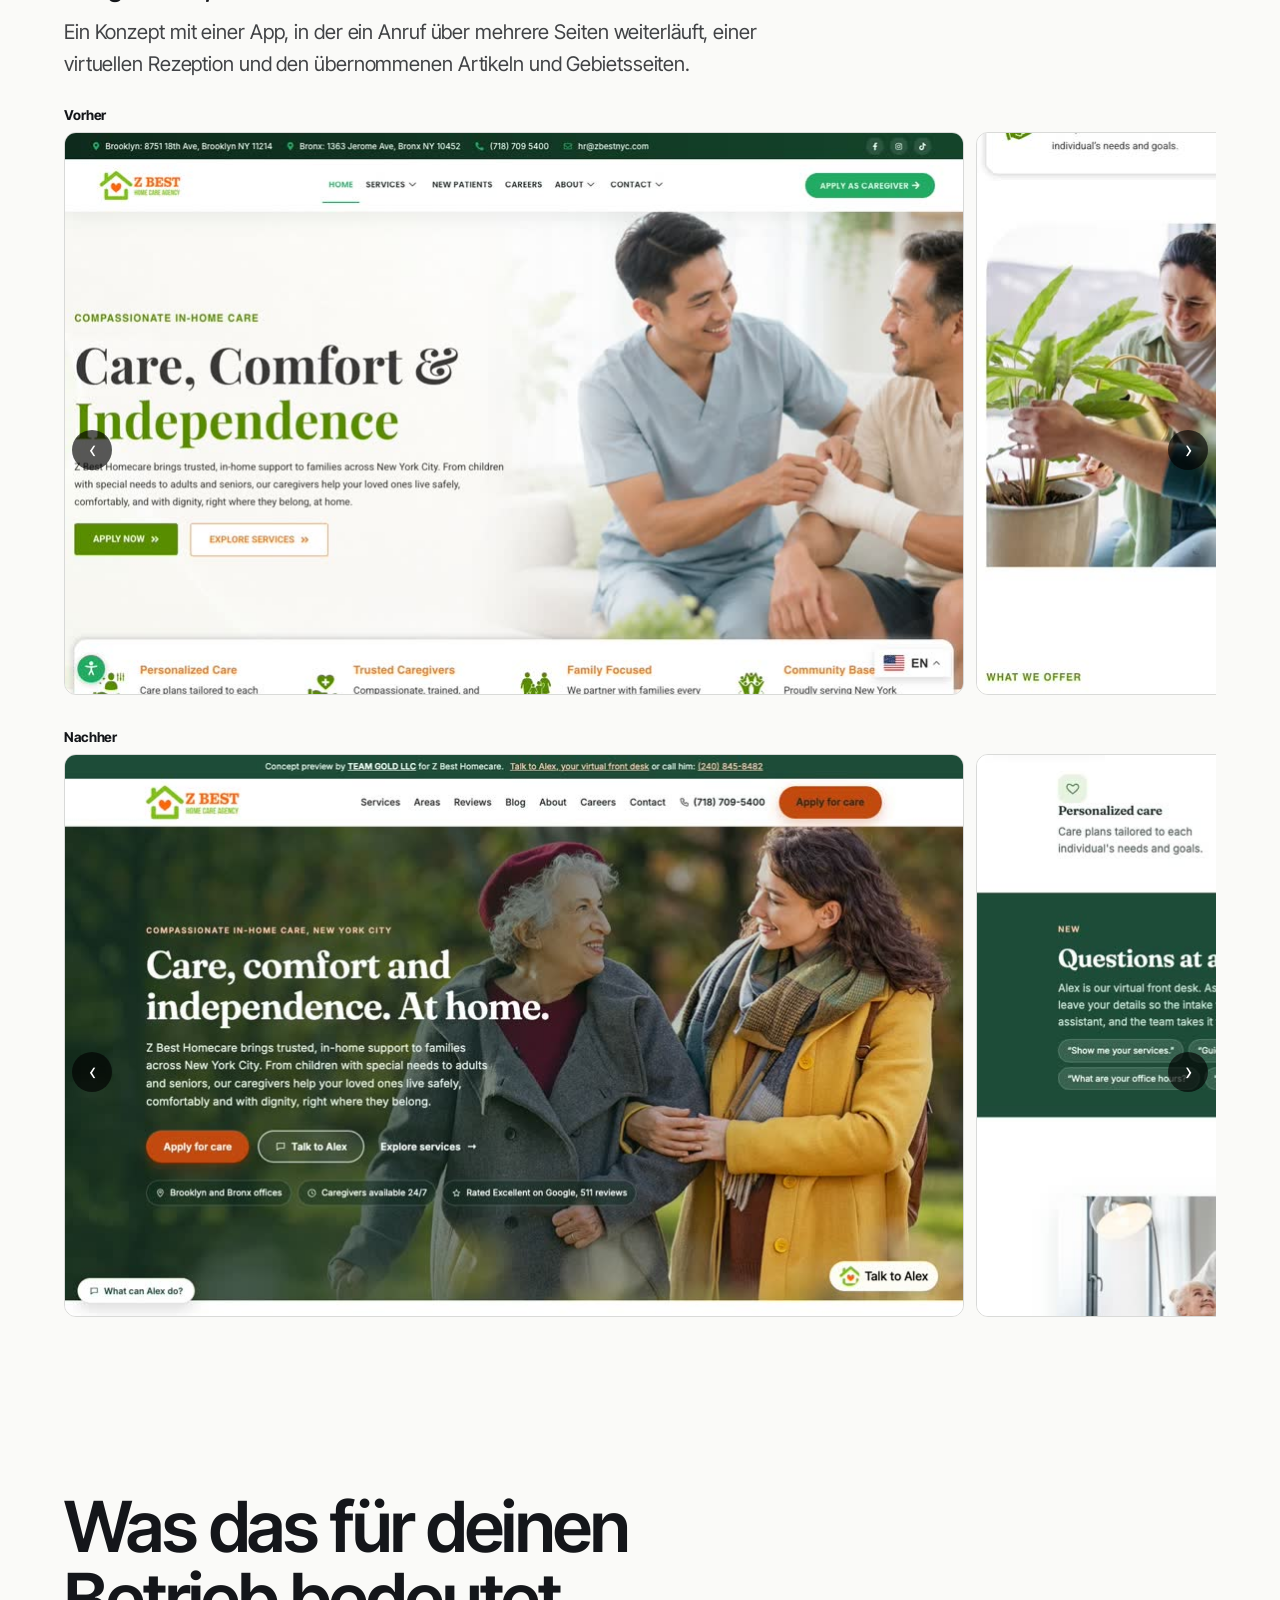
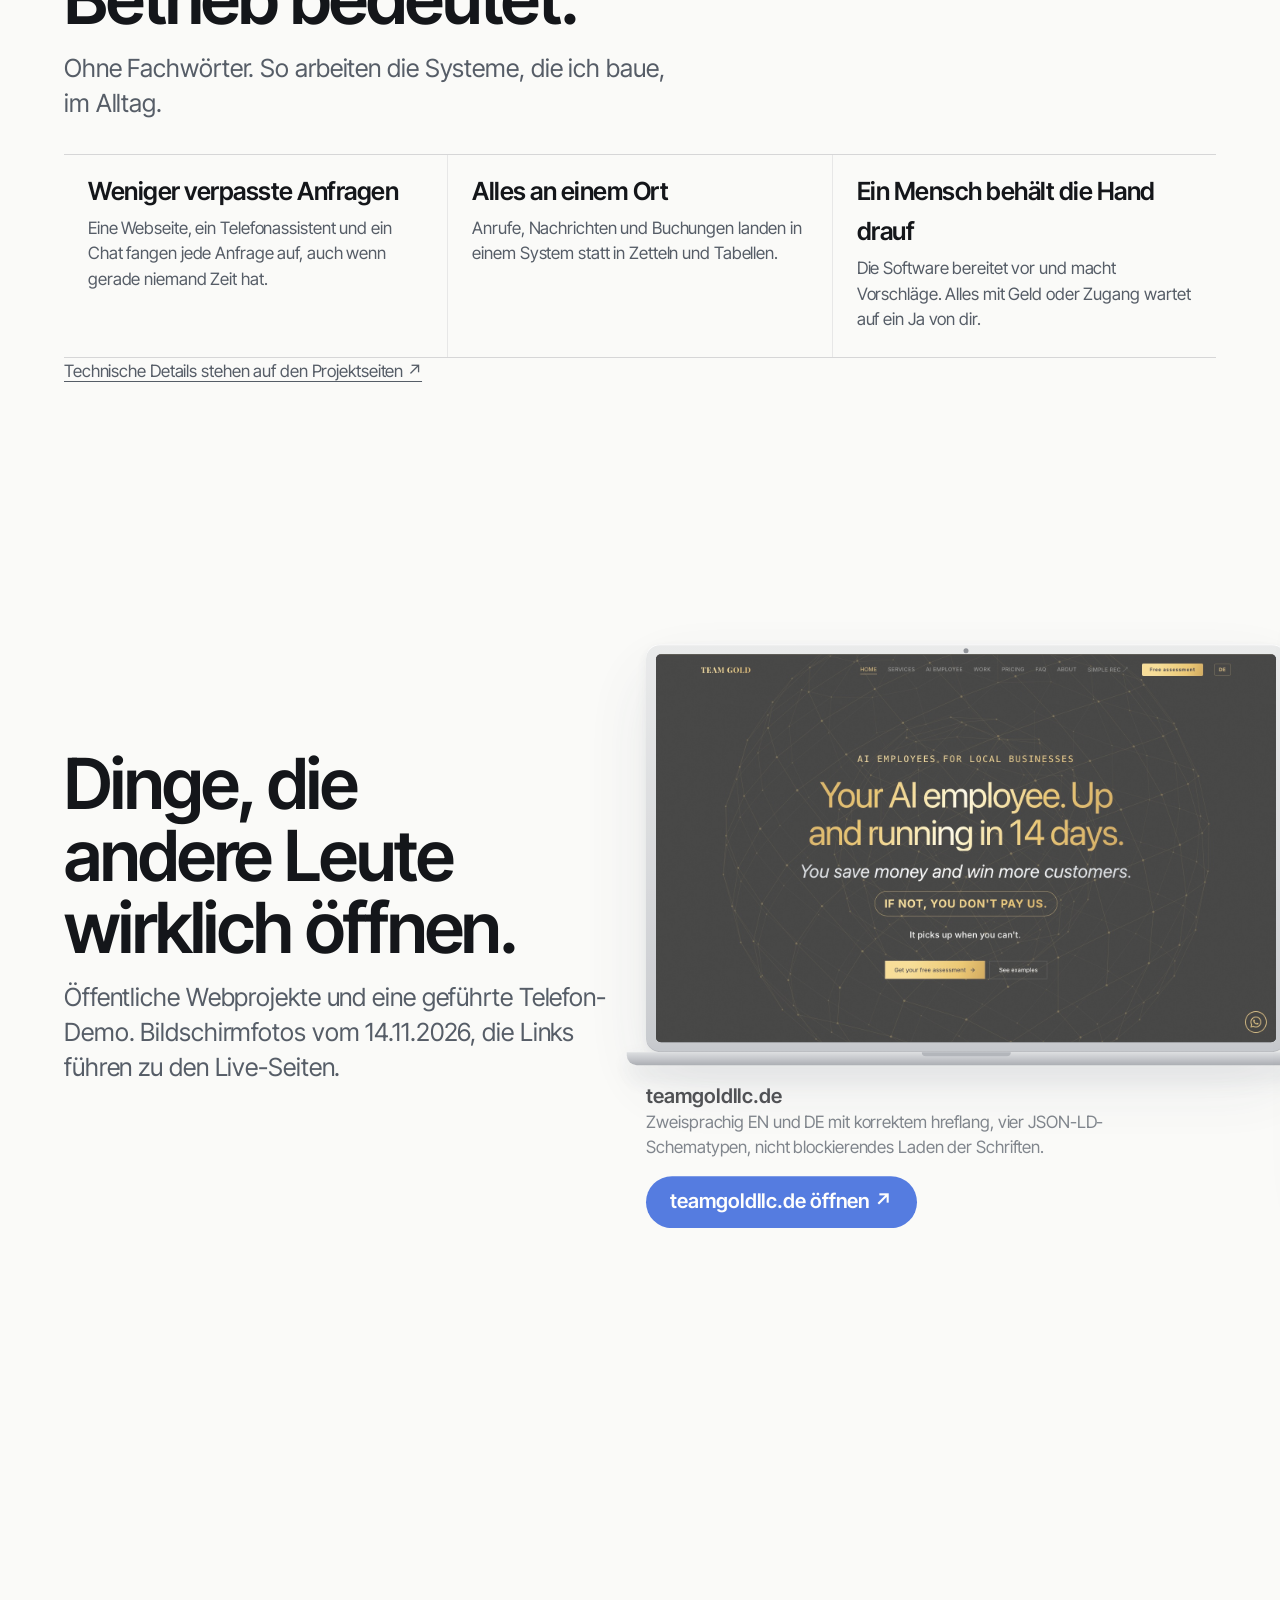
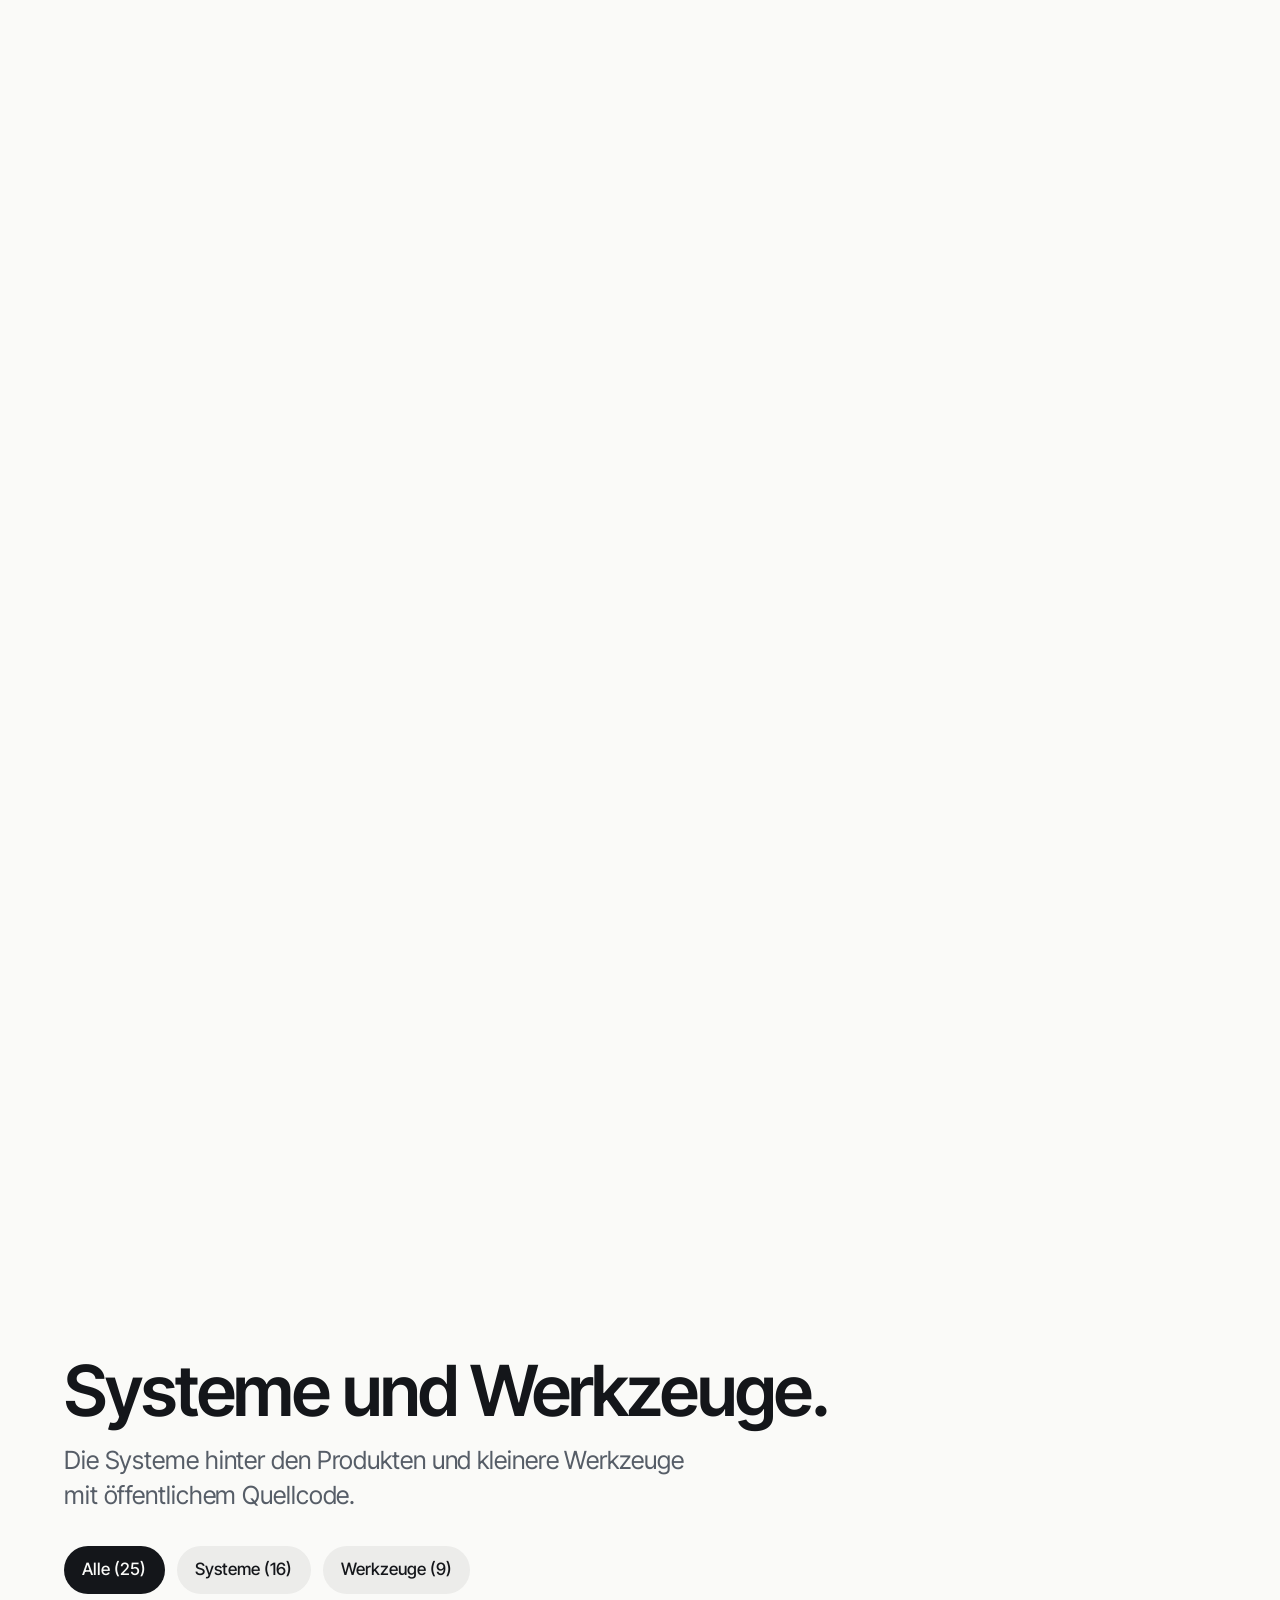
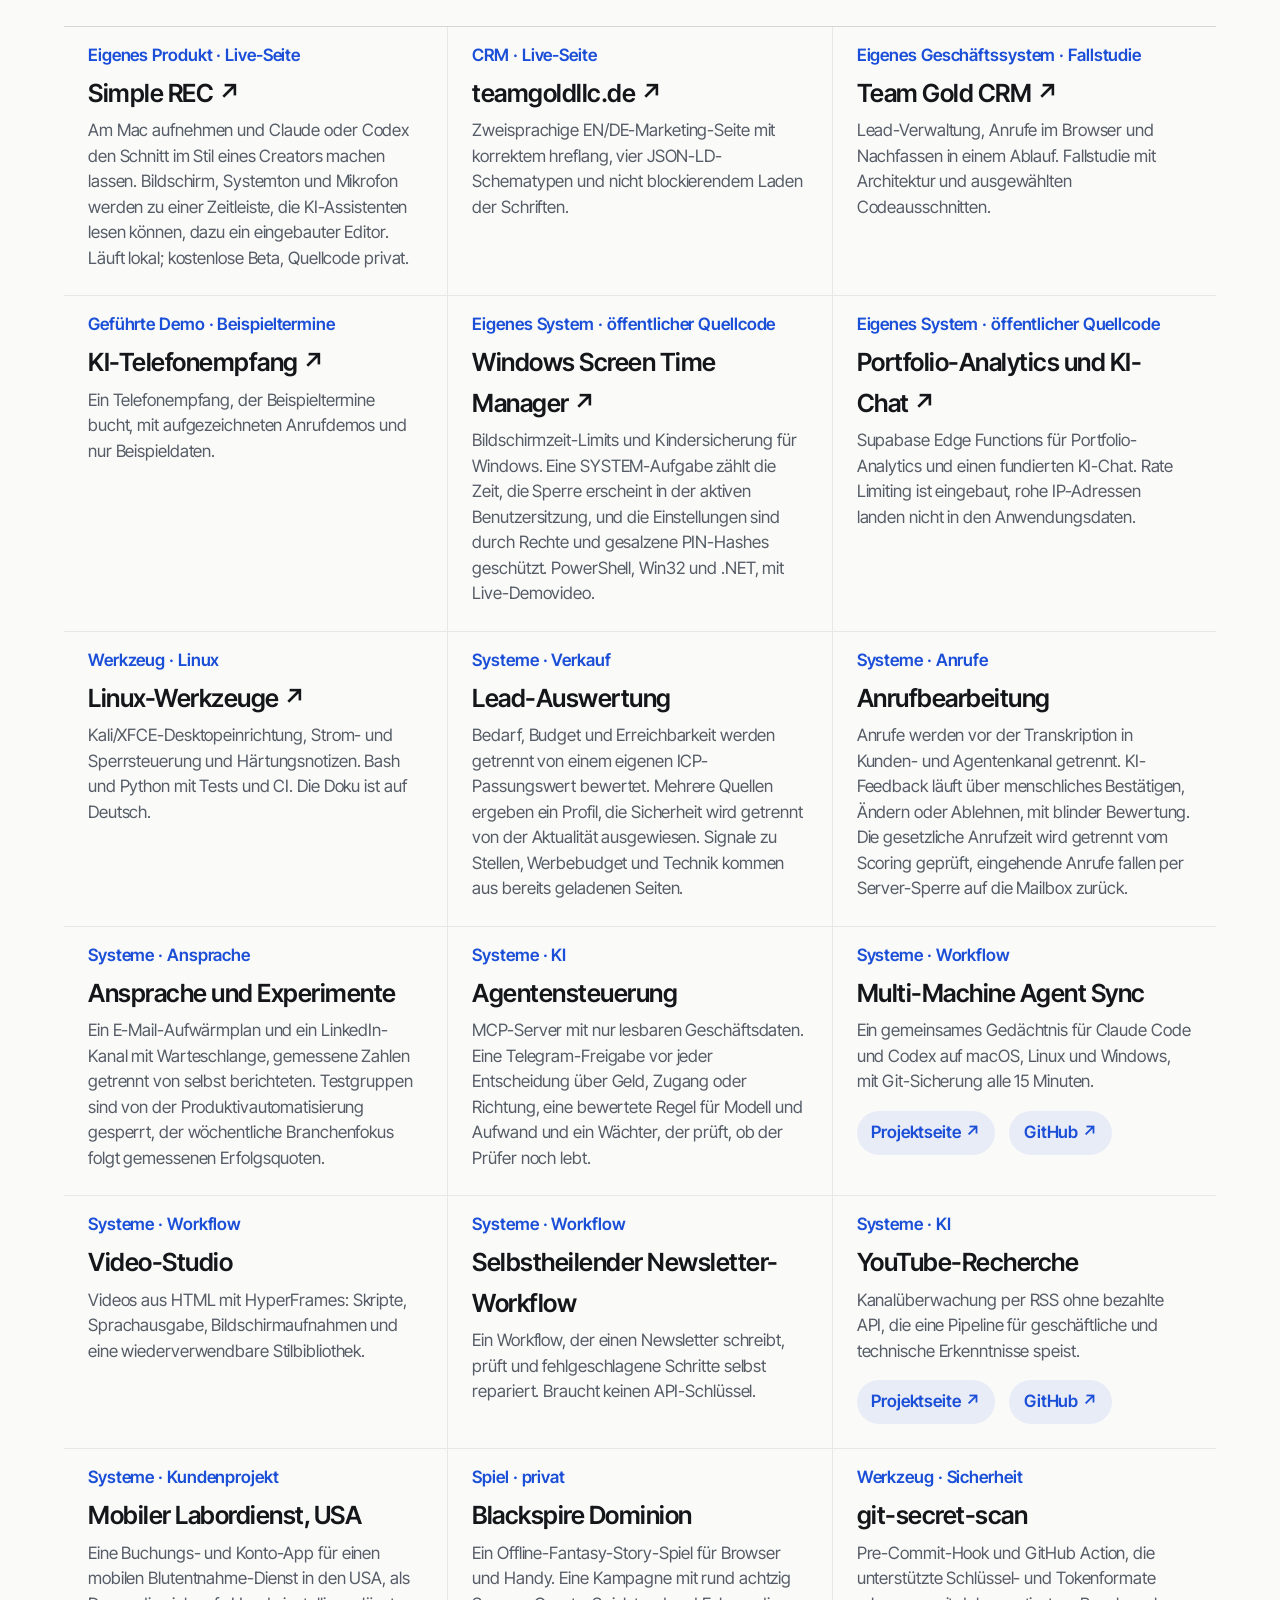
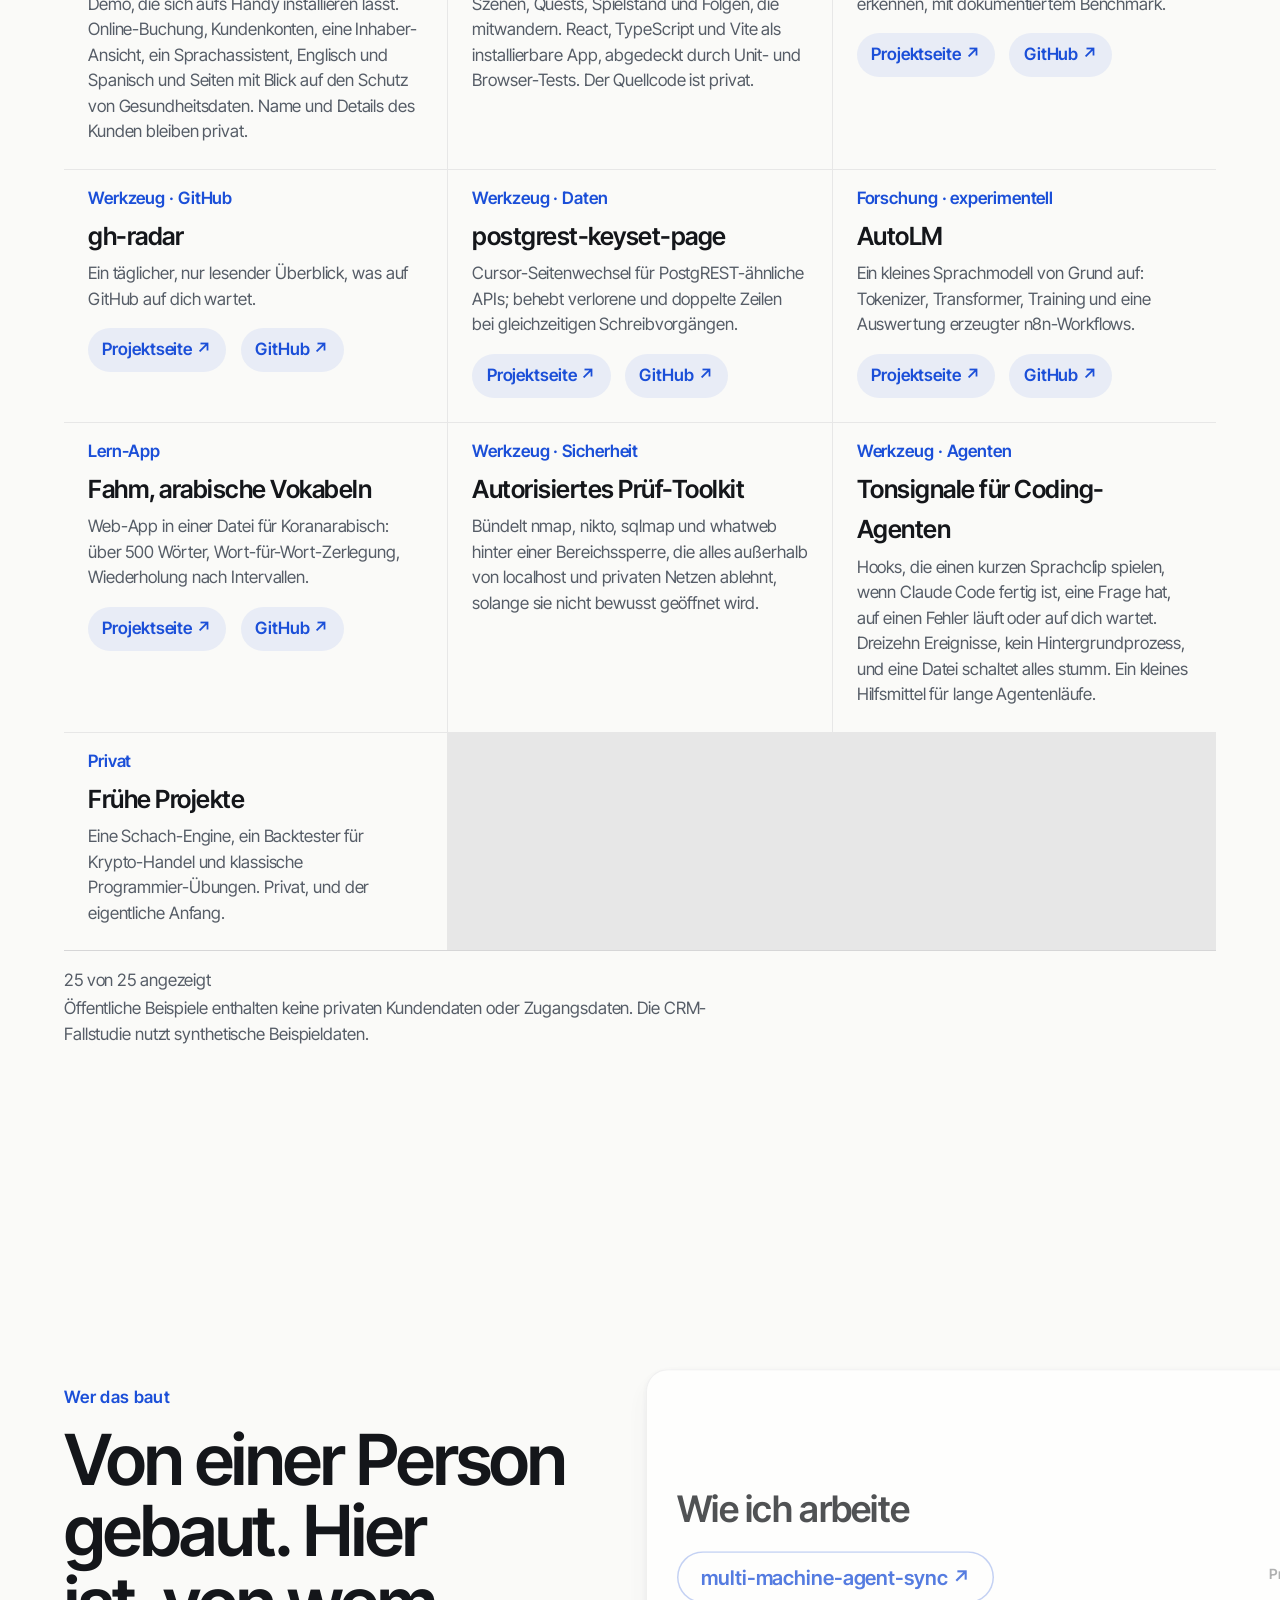
==== commit c4a97c2f: "Phones: hide Team Gold phone mock-up; Windows card to the end; cache-bust media css/js Co-Authored-B" ====
--- a/de/index.html
+++ b/de/index.html
@@ -18,7 +18,7 @@
 <link rel="preconnect" href="https://fonts.gstatic.com" crossorigin="">
 <link rel="stylesheet" href="https://fonts.googleapis.com/css2?family=Inter+Tight:ital,wght@0,300..800;1,400&amp;family=IBM+Plex+Mono:wght@400;500&amp;display=swap">
 <link rel="stylesheet" href="/scrollcraft.css">
-<link rel="stylesheet" href="/project-media.css">
+<link rel="stylesheet" href="/project-media.css?v=3">
 <style>
 /* ===========================================================================
    1 · TOKENS. The whole rebrand: six colours, two faces, one mono for code.
@@ -1125,14 +1125,13 @@
 
 <section class="v4-sec project-index" id="selected-work" data-sc-act="flow" data-sc-drift="#FAFAF8"><div class="v4-wrap"><div class="project-index__heading"><div><h2 class="v4-claim v4-claim--wide">Produkte.</h2><p class="v4-sub">Vier Produkte mit Demo, Screenshot oder Fallstudie. Jede Seite erklärt Aufbau, Entscheidungen und Grenzen.</p></div><a class="v4-cta v4-cta--ghost" href="/projects/?lang=de">Alle 16 öffentlichen Repos ↗</a></div><div class="project-index__grid">
 <article class="project-preview" data-project="simple-rec"><p class="project-preview__type">Eigenes Produkt · Live-Seite</p><a class="project-preview__media" href="https://simplerec.teamgoldllc.de" rel="noopener noreferrer"><img src="/projects/assets/simple-rec-site.jpg" loading="lazy" width="800" height="500" alt="Screenshot der Simple-REC-Webseite"></a><h3>Simple REC</h3><p class="project-preview__description">Auf dem Mac aufnehmen, dann Claude oder Codex sagen, es wie ein Creator zu schneiden. Bildschirm, Systemton und Mikrofon werden zu einem Verlauf aus Apps, Bildschirmtext und Gesprochenem, den KI-Assistenten lesen können, dazu ein eingebauter Editor. Läuft lokal. Kostenlose Beta, Landingpage auf Deutsch und Englisch; der Quellcode bleibt privat.</p><p class="project-preview__caption">Aufnahme der Live-Seite, 14.11.2026.</p><p class="project-preview__links"><a href="https://simplerec.teamgoldllc.de" rel="noopener noreferrer">Webseite öffnen ↗</a><a href="https://github.com/Atakan-24/simple-rec" rel="noopener noreferrer">Downloads auf GitHub ↗</a></p></article>
-<article class="project-preview" data-project="windows-screen-time-manager"><p class="project-preview__type">Eigenes System · öffentlicher Quellcode</p><div class="ps__strip ps__strip--wide" tabindex="0"><img src="/projects/assets/wstm/w-1.jpg" loading="lazy" width="720" height="405" alt="Vollbild-Sperransicht als Treiberfehler-Diagnose, fotografiert auf einem echten Monitor"><img src="/projects/assets/wstm/w-2.jpg" loading="lazy" width="720" height="746" alt="Admin-Fenster: Tageslimits, Toleranz und Tageswechsel"><img src="/projects/assets/wstm/w-3.jpg" loading="lazy" width="720" height="746" alt="Admin-Fenster: Warnungen vor dem Limit"><img src="/projects/assets/wstm/w-4.jpg" loading="lazy" width="720" height="746" alt="Admin-Fenster: die Statusleiste auf dem Bildschirm"><img src="/projects/assets/wstm/w-5.jpg" loading="lazy" width="720" height="746" alt="Admin-Fenster: Zeit durch Pausen zurückgewinnen"></div><h3>Windows Screen Time Manager</h3><p class="project-preview__description">Bildschirmzeit-Limits und Kindersicherung für Windows. Eine SYSTEM-Aufgabe zählt jede Minute die Zeit, die Sperransicht erscheint in der aktiven Benutzersitzung, und die Einstellungen sind durch Rechte und gesalzene PIN-Hashes geschützt. PowerShell, Win32 und .NET.</p><p class="project-preview__caption">Erstes Bild: die Sperransicht auf einem echten Monitor. Die übrigen: das Admin-Fenster.</p><p class="project-preview__links"><a href="https://github.com/Atakan-24/windows-screen-time-manager" rel="noopener noreferrer">Quellcode und Doku ↗</a><a href="https://youtube.com/shorts/ujELrVr45qw" rel="noopener noreferrer">Video ↗</a></p></article>
 <article class="project-preview" data-project="team-gold-crm-showcase"><p class="project-preview__type">Eigenes Geschäftssystem · Fallstudie</p>
 <div class="project-preview__media"><video controls playsinline preload="none" poster="https://raw.githubusercontent.com/Atakan-24/team-gold-crm-showcase/main/docs/images/02-dashboard.png" aria-label="Team Gold CRM"><source src="https://raw.githubusercontent.com/Atakan-24/team-gold-crm-showcase/main/docs/media/demo.mp4" type="video/mp4"><a href="https://raw.githubusercontent.com/Atakan-24/team-gold-crm-showcase/main/docs/media/demo.mp4">Video ansehen</a></video></div>
 <h3>Team Gold CRM</h3><p class="project-preview__description">Lead-Verwaltung, Browser-Telefonie und Nachfassen in einem Ablauf. Die Fallstudie zeigt Aufbau und ausgewählte Codeauszüge.</p><p class="project-preview__caption">Video · lokal mit synthetischen Daten aufgenommen.</p><p class="project-preview__links"><a href="/projects/?lang=de#team-gold-crm-showcase">Projekt, Medien und Aufbau ↗</a><a href="https://github.com/Atakan-24/team-gold-crm-showcase" rel="noopener noreferrer">GitHub ↗</a></p></article>
 <article class="project-preview" data-project="ai-voice-agent-demo"><p class="project-preview__type">Geführte Demo · Beispieltermine</p>
 <div class="project-preview__media"><video controls playsinline preload="none" poster="https://raw.githubusercontent.com/Atakan-24/ai-voice-agent-demo/main/images/short-poster.jpg" aria-label="Telefonempfang"><source src="https://raw.githubusercontent.com/Atakan-24/ai-voice-agent-demo/main/media/call-demo-short.mp4" type="video/mp4"><a href="https://raw.githubusercontent.com/Atakan-24/ai-voice-agent-demo/main/media/call-demo-short.mp4">Video ansehen</a></video></div>
 <h3>Telefonempfang</h3><p class="project-preview__description">Ein Telefonempfang für Dienstleister: Anliegen aufnehmen, Daten bestätigen und Beispieltermine anbieten. Die Browser-Demo arbeitet mit festen Antworten.</p><p class="project-preview__caption">1:37 Minuten · geskriptetes Gespräch mit fiktiver Firma. Keine echte Terminbuchung.</p><p class="project-preview__links"><a href="/projects/?lang=de#ai-voice-agent-demo">Projekt, Medien und Aufbau ↗</a><a href="https://github.com/Atakan-24/ai-voice-agent-demo" rel="noopener noreferrer">GitHub ↗</a></p></article>
-<article class="project-preview" data-project="booking-demo"><p class="project-preview__type">Kundendemo · anonymisiert</p><h3>Buchungsseite für einen mobilen Labordienst</h3><p class="project-preview__description">Buchung für Gäste und Kunden, ein Kundenkonto mit verbleibenden Blutabnahmen, eine Inhaber-Ansicht und ein Sprachassistent. Englisch und Spanisch, mit Datenschutzseiten mit Blick auf US-Gesundheitsdaten.</p><p class="project-preview__caption">Private Demo, kein Livebetrieb. Kundendetails weggelassen.</p></article><article class="project-preview" data-project="fahm"><p class="project-preview__type">Eigene App · live, öffentlicher Quellcode</p><div class="ps__strip" tabindex="0"><img src="/projects/assets/fahm/fahm-1.jpg" loading="lazy" width="480" height="1039" alt="Wortkarte mit Ton, Beispielsatz und türkischem Hinweis"><img src="/projects/assets/fahm/fahm-2.jpg" loading="lazy" width="480" height="1039" alt="Das nächste Wort mit Merkhilfe"><img src="/projects/assets/fahm/fahm-3.jpg" loading="lazy" width="480" height="1039" alt="Hörübung mit arabischen Sätzen"><img src="/projects/assets/fahm/fahm-4.jpg" loading="lazy" width="480" height="1039" alt="Schreibübung mit arabischer Tastatur"><img src="/projects/assets/fahm/fahm-5.jpg" loading="lazy" width="480" height="1039" alt="Quran-Kapitel Wort für Wort lesen"></div><h3>Fahm, Arabisch für Quran-Leser</h3><p class="project-preview__description">Quranisches Arabisch über die häufigsten Wörter lernen. Jedes Wort kommt mit Ton, Merkhilfe, Beispielsatz und türkischem oder deutschem Anker. Spaced Repetition bestimmt, wann es wiederkommt; Hören, Schreiben auf arabischer Tastatur und Quran-Kapitel lesen üben dieselben Wörter. Eine HTML-Datei, ohne Framework und ohne Build, installierbar und offline nutzbar.</p><p class="project-preview__caption">Bilder aus der Live-App, 15.11.2026. Seitlich wischen.</p><p class="project-preview__links"><a href="https://fahm-web.vercel.app" rel="noopener noreferrer">App öffnen ↗</a><a href="https://github.com/Atakan-24/fahm" rel="noopener noreferrer">Quellcode auf GitHub ↗</a></p></article>
+<article class="project-preview" data-project="booking-demo"><p class="project-preview__type">Kundendemo · anonymisiert</p><h3>Buchungsseite für einen mobilen Labordienst</h3><p class="project-preview__description">Buchung für Gäste und Kunden, ein Kundenkonto mit verbleibenden Blutabnahmen, eine Inhaber-Ansicht und ein Sprachassistent. Englisch und Spanisch, mit Datenschutzseiten mit Blick auf US-Gesundheitsdaten.</p><p class="project-preview__caption">Private Demo, kein Livebetrieb. Kundendetails weggelassen.</p></article><article class="project-preview" data-project="fahm"><p class="project-preview__type">Eigene App · live, öffentlicher Quellcode</p><div class="ps__strip" tabindex="0"><img src="/projects/assets/fahm/fahm-1.jpg" loading="lazy" width="480" height="1039" alt="Wortkarte mit Ton, Beispielsatz und türkischem Hinweis"><img src="/projects/assets/fahm/fahm-2.jpg" loading="lazy" width="480" height="1039" alt="Das nächste Wort mit Merkhilfe"><img src="/projects/assets/fahm/fahm-3.jpg" loading="lazy" width="480" height="1039" alt="Hörübung mit arabischen Sätzen"><img src="/projects/assets/fahm/fahm-4.jpg" loading="lazy" width="480" height="1039" alt="Schreibübung mit arabischer Tastatur"><img src="/projects/assets/fahm/fahm-5.jpg" loading="lazy" width="480" height="1039" alt="Quran-Kapitel Wort für Wort lesen"></div><h3>Fahm, Arabisch für Quran-Leser</h3><p class="project-preview__description">Quranisches Arabisch über die häufigsten Wörter lernen. Jedes Wort kommt mit Ton, Merkhilfe, Beispielsatz und türkischem oder deutschem Anker. Spaced Repetition bestimmt, wann es wiederkommt; Hören, Schreiben auf arabischer Tastatur und Quran-Kapitel lesen üben dieselben Wörter. Eine HTML-Datei, ohne Framework und ohne Build, installierbar und offline nutzbar.</p><p class="project-preview__caption">Bilder aus der Live-App, 15.11.2026. Seitlich wischen.</p><p class="project-preview__links"><a href="https://fahm-web.vercel.app" rel="noopener noreferrer">App öffnen ↗</a><a href="https://github.com/Atakan-24/fahm" rel="noopener noreferrer">Quellcode auf GitHub ↗</a></p></article><article class="project-preview" data-project="windows-screen-time-manager"><p class="project-preview__type">Eigenes System · öffentlicher Quellcode</p><div class="ps__strip ps__strip--wide" tabindex="0"><img src="/projects/assets/wstm/w-1.jpg" loading="lazy" width="720" height="405" alt="Vollbild-Sperransicht als Treiberfehler-Diagnose, fotografiert auf einem echten Monitor"><img src="/projects/assets/wstm/w-2.jpg" loading="lazy" width="720" height="746" alt="Admin-Fenster: Tageslimits, Toleranz und Tageswechsel"><img src="/projects/assets/wstm/w-3.jpg" loading="lazy" width="720" height="746" alt="Admin-Fenster: Warnungen vor dem Limit"><img src="/projects/assets/wstm/w-4.jpg" loading="lazy" width="720" height="746" alt="Admin-Fenster: die Statusleiste auf dem Bildschirm"><img src="/projects/assets/wstm/w-5.jpg" loading="lazy" width="720" height="746" alt="Admin-Fenster: Zeit durch Pausen zurückgewinnen"></div><h3>Windows Screen Time Manager</h3><p class="project-preview__description">Bildschirmzeit-Limits und Kindersicherung für Windows. Eine SYSTEM-Aufgabe zählt jede Minute die Zeit, die Sperransicht erscheint in der aktiven Benutzersitzung, und die Einstellungen sind durch Rechte und gesalzene PIN-Hashes geschützt. PowerShell, Win32 und .NET.</p><p class="project-preview__caption">Erstes Bild: die Sperransicht auf einem echten Monitor. Die übrigen: das Admin-Fenster.</p><p class="project-preview__links"><a href="https://github.com/Atakan-24/windows-screen-time-manager" rel="noopener noreferrer">Quellcode und Doku ↗</a><a href="https://youtube.com/shorts/ujELrVr45qw" rel="noopener noreferrer">Video ↗</a></p></article>
 </div></div></section>
 <section class="v4-sec" id="before-after" data-sc-act="flow" data-sc-drift="#F7F7F5"><div class="v4-wrap"><h2 class="v4-claim v4-claim--wide">Vorher und nachher.</h2><p class="v4-sub">Jede Seite komplett von oben bis unten: erst die alte Version, dann die neue. Wischen oder die Pfeile nutzen. Die neuen Versionen sind Konzepte und Demos, keine Live-Ersatzseiten.</p><article class="ba"><h3>Entrümpelungsfirma, Monheim</h3><p class="ba__text">Neu gebaut aus der alten WordPress-Seite, mit deren Fotos und Texten. Klares Festpreis-Versprechen, Telefon und WhatsApp in der Kopfzeile, selbst gehostete Schriften und keine externen Anfragen.</p><div class="ba__row"><span class="ba__tag ba__tag--o">Vorher</span><div class="ba__strip" tabindex="0"><img src="/projects/assets/ba/okto-o-1.jpg" loading="lazy" width="900" height="563" alt="Entrümpelungsfirma, Monheim Vorher 1/7"><img src="/projects/assets/ba/okto-o-2.jpg" loading="lazy" width="900" height="563" alt="Entrümpelungsfirma, Monheim Vorher 2/7"><img src="/projects/assets/ba/okto-o-3.jpg" loading="lazy" width="900" height="563" alt="Entrümpelungsfirma, Monheim Vorher 3/7"><img src="/projects/assets/ba/okto-o-4.jpg" loading="lazy" width="900" height="563" alt="Entrümpelungsfirma, Monheim Vorher 4/7"><img src="/projects/assets/ba/okto-o-5.jpg" loading="lazy" width="900" height="563" alt="Entrümpelungsfirma, Monheim Vorher 5/7"><img src="/projects/assets/ba/okto-o-6.jpg" loading="lazy" width="900" height="563" alt="Entrümpelungsfirma, Monheim Vorher 6/7"><img src="/projects/assets/ba/okto-o-7.jpg" loading="lazy" width="900" height="563" alt="Entrümpelungsfirma, Monheim Vorher 7/7"></div><button class="ba__nav ba__nav--prev" aria-label="Zurück">‹</button><button class="ba__nav ba__nav--next" aria-label="Weiter">›</button></div><div class="ba__row"><span class="ba__tag ba__tag--n">Nachher</span><div class="ba__strip" tabindex="0"><img src="/projects/assets/ba/okto-n-1.jpg" loading="lazy" width="900" height="563" alt="Entrümpelungsfirma, Monheim Nachher 1/13"><img src="/projects/assets/ba/okto-n-2.jpg" loading="lazy" width="900" height="563" alt="Entrümpelungsfirma, Monheim Nachher 2/13"><img src="/projects/assets/ba/okto-n-3.jpg" loading="lazy" width="900" height="563" alt="Entrümpelungsfirma, Monheim Nachher 3/13"><img src="/projects/assets/ba/okto-n-4.jpg" loading="lazy" width="900" height="563" alt="Entrümpelungsfirma, Monheim Nachher 4/13"><img src="/projects/assets/ba/okto-n-5.jpg" loading="lazy" width="900" height="563" alt="Entrümpelungsfirma, Monheim Nachher 5/13"><img src="/projects/assets/ba/okto-n-6.jpg" loading="lazy" width="900" height="563" alt="Entrümpelungsfirma, Monheim Nachher 6/13"><img src="/projects/assets/ba/okto-n-7.jpg" loading="lazy" width="900" height="563" alt="Entrümpelungsfirma, Monheim Nachher 7/13"><img src="/projects/assets/ba/okto-n-8.jpg" loading="lazy" width="900" height="563" alt="Entrümpelungsfirma, Monheim Nachher 8/13"><img src="/projects/assets/ba/okto-n-9.jpg" loading="lazy" width="900" height="563" alt="Entrümpelungsfirma, Monheim Nachher 9/13"><img src="/projects/assets/ba/okto-n-10.jpg" loading="lazy" width="900" height="563" alt="Entrümpelungsfirma, Monheim Nachher 10/13"><img src="/projects/assets/ba/okto-n-11.jpg" loading="lazy" width="900" height="563" alt="Entrümpelungsfirma, Monheim Nachher 11/13"><img src="/projects/assets/ba/okto-n-12.jpg" loading="lazy" width="900" height="563" alt="Entrümpelungsfirma, Monheim Nachher 12/13"><img src="/projects/assets/ba/okto-n-13.jpg" loading="lazy" width="900" height="563" alt="Entrümpelungsfirma, Monheim Nachher 13/13"></div><button class="ba__nav ba__nav--prev" aria-label="Zurück">‹</button><button class="ba__nav ba__nav--next" aria-label="Weiter">›</button></div></article><article class="ba"><h3>Mobiler Labordienst, USA</h3><p class="ba__text">Eine Demo mit den Inhalten der alten Wix-Seite: Buchung für Gäste und Kunden, Kundenkonto, Inhaber-Ansicht, Sprachassistent, Englisch und Spanisch.</p><div class="ba__row"><span class="ba__tag ba__tag--o">Vorher</span><div class="ba__strip" tabindex="0"><img src="/projects/assets/ba/kinn-o-1.jpg" loading="lazy" width="900" height="563" alt="Mobiler Labordienst, USA Vorher 1/3"><img src="/projects/assets/ba/kinn-o-2.jpg" loading="lazy" width="900" height="563" alt="Mobiler Labordienst, USA Vorher 2/3"><img src="/projects/assets/ba/kinn-o-3.jpg" loading="lazy" width="900" height="563" alt="Mobiler Labordienst, USA Vorher 3/3"></div><button class="ba__nav ba__nav--prev" aria-label="Zurück">‹</button><button class="ba__nav ba__nav--next" aria-label="Weiter">›</button></div><div class="ba__row"><span class="ba__tag ba__tag--n">Nachher</span><div class="ba__strip" tabindex="0"><img src="/projects/assets/ba/kinn-n-1.jpg" loading="lazy" width="900" height="563" alt="Mobiler Labordienst, USA Nachher 1/6"><img src="/projects/assets/ba/kinn-n-2.jpg" loading="lazy" width="900" height="563" alt="Mobiler Labordienst, USA Nachher 2/6"><img src="/projects/assets/ba/kinn-n-3.jpg" loading="lazy" width="900" height="563" alt="Mobiler Labordienst, USA Nachher 3/6"><img src="/projects/assets/ba/kinn-n-4.jpg" loading="lazy" width="900" height="563" alt="Mobiler Labordienst, USA Nachher 4/6"><img src="/projects/assets/ba/kinn-n-5.jpg" loading="lazy" width="900" height="563" alt="Mobiler Labordienst, USA Nachher 5/6"><img src="/projects/assets/ba/kinn-n-6.jpg" loading="lazy" width="900" height="563" alt="Mobiler Labordienst, USA Nachher 6/6"></div><button class="ba__nav ba__nav--prev" aria-label="Zurück">‹</button><button class="ba__nav ba__nav--next" aria-label="Weiter">›</button></div></article><article class="ba"><h3>Pflegedienst, New York</h3><p class="ba__text">Ein Konzept mit einer App, in der ein Anruf über mehrere Seiten weiterläuft, einer virtuellen Rezeption und den übernommenen Artikeln und Gebietsseiten.</p><div class="ba__row"><span class="ba__tag ba__tag--o">Vorher</span><div class="ba__strip" tabindex="0"><img src="/projects/assets/ba/zbest-o-1.jpg" loading="lazy" width="900" height="563" alt="Pflegedienst, New York Vorher 1/7"><img src="/projects/assets/ba/zbest-o-2.jpg" loading="lazy" width="900" height="563" alt="Pflegedienst, New York Vorher 2/7"><img src="/projects/assets/ba/zbest-o-3.jpg" loading="lazy" width="900" height="563" alt="Pflegedienst, New York Vorher 3/7"><img src="/projects/assets/ba/zbest-o-4.jpg" loading="lazy" width="900" height="563" alt="Pflegedienst, New York Vorher 4/7"><img src="/projects/assets/ba/zbest-o-5.jpg" loading="lazy" width="900" height="563" alt="Pflegedienst, New York Vorher 5/7"><img src="/projects/assets/ba/zbest-o-6.jpg" loading="lazy" width="900" height="563" alt="Pflegedienst, New York Vorher 6/7"><img src="/projects/assets/ba/zbest-o-7.jpg" loading="lazy" width="900" height="563" alt="Pflegedienst, New York Vorher 7/7"></div><button class="ba__nav ba__nav--prev" aria-label="Zurück">‹</button><button class="ba__nav ba__nav--next" aria-label="Weiter">›</button></div><div class="ba__row"><span class="ba__tag ba__tag--n">Nachher</span><div class="ba__strip" tabindex="0"><img src="/projects/assets/ba/zbest-n-1.jpg" loading="lazy" width="900" height="563" alt="Pflegedienst, New York Nachher 1/9"><img src="/projects/assets/ba/zbest-n-2.jpg" loading="lazy" width="900" height="563" alt="Pflegedienst, New York Nachher 2/9"><img src="/projects/assets/ba/zbest-n-3.jpg" loading="lazy" width="900" height="563" alt="Pflegedienst, New York Nachher 3/9"><img src="/projects/assets/ba/zbest-n-4.jpg" loading="lazy" width="900" height="563" alt="Pflegedienst, New York Nachher 4/9"><img src="/projects/assets/ba/zbest-n-5.jpg" loading="lazy" width="900" height="563" alt="Pflegedienst, New York Nachher 5/9"><img src="/projects/assets/ba/zbest-n-6.jpg" loading="lazy" width="900" height="563" alt="Pflegedienst, New York Nachher 6/9"><img src="/projects/assets/ba/zbest-n-7.jpg" loading="lazy" width="900" height="563" alt="Pflegedienst, New York Nachher 7/9"><img src="/projects/assets/ba/zbest-n-8.jpg" loading="lazy" width="900" height="563" alt="Pflegedienst, New York Nachher 8/9"><img src="/projects/assets/ba/zbest-n-9.jpg" loading="lazy" width="900" height="563" alt="Pflegedienst, New York Nachher 9/9"></div><button class="ba__nav ba__nav--prev" aria-label="Zurück">‹</button><button class="ba__nav ba__nav--next" aria-label="Weiter">›</button></div></article></div></section>
 <section class="v4-sec" id="benefits" data-sc-act="flow" data-sc-drift="#FAFAF8"><div class="v4-wrap"><h2 class="v4-claim v4-claim--wide">Was das für deinen Betrieb bedeutet.</h2><p class="v4-sub">Ohne Fachwörter. So arbeiten die Systeme, die ich baue, im Alltag.</p><div class="v4-grid"><article class="cat-idx-card"><h4>Weniger verpasste Anfragen</h4><p>Eine Webseite, ein Telefonassistent und ein Chat fangen jede Anfrage auf, auch wenn gerade niemand Zeit hat.</p></article><article class="cat-idx-card"><h4>Alles an einem Ort</h4><p>Anrufe, Nachrichten und Buchungen landen in einem System statt in Zetteln und Tabellen.</p></article><article class="cat-idx-card"><h4>Ein Mensch behält die Hand drauf</h4><p>Die Software bereitet vor und macht Vorschläge. Alles mit Geld oder Zugang wartet auf ein Ja von dir.</p></article></div><p class="v4-note"><a href="/projects/?lang=de#team-gold-crm-showcase">Technische Details stehen auf den Projektseiten ↗</a></p></div></section>
@@ -2499,5 +2498,5 @@
 </script>
 
 
-<script src="/project-media.js"></script>
+<script src="/project-media.js?v=3"></script>
 </body></html>
--- a/project-media.css
+++ b/project-media.css
@@ -98,3 +98,5 @@
 @media (max-width: 700px) { .ps__strip img { flex-basis: 62%; } }
 .ps__strip--wide img { flex-basis: min(78%, 520px); aspect-ratio: auto; object-fit: contain; align-self: flex-start; background: var(--sc-surface); }
 @media (max-width: 700px) { .ps__strip--wide img { flex-basis: 88%; } }
+/* Phones: the phone mock-up of the Team Gold site is not shown */
+@media (max-width: 760px) { .v4-rail__dev--phone { display: none; } }
